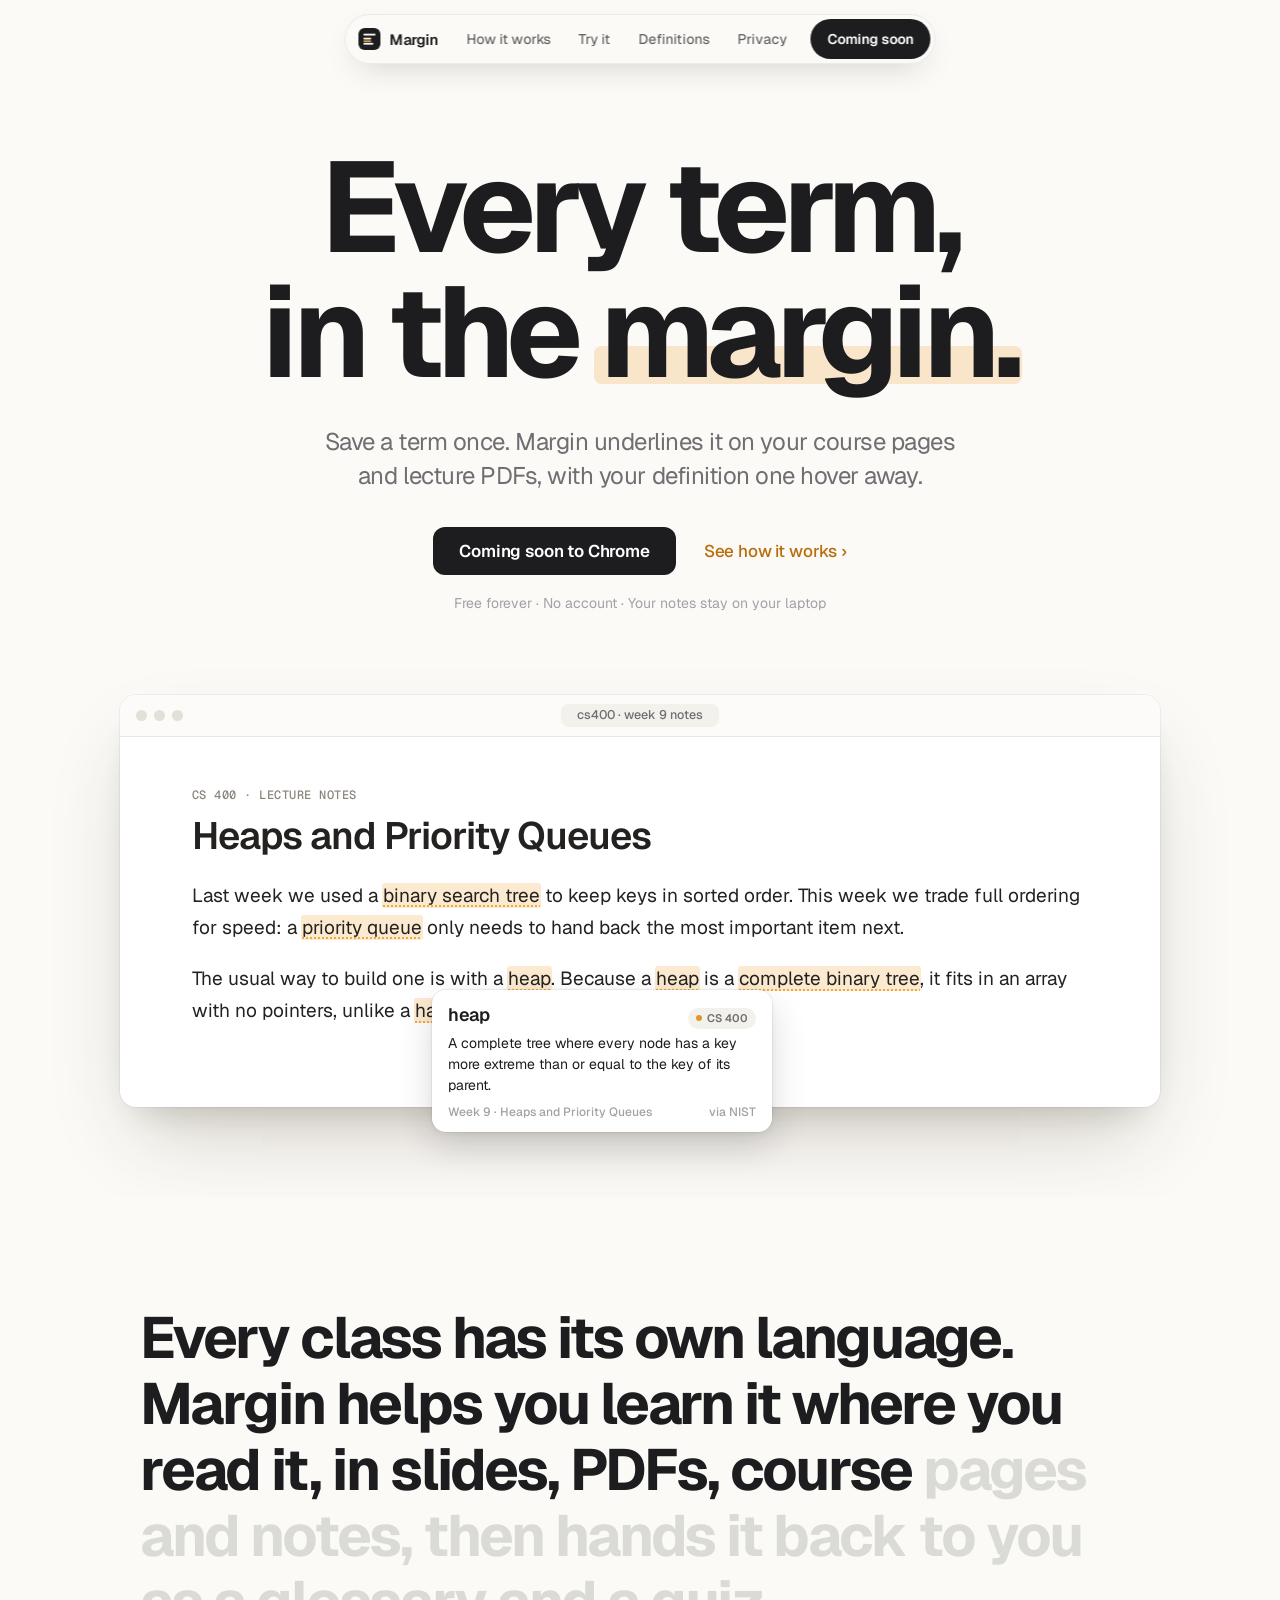
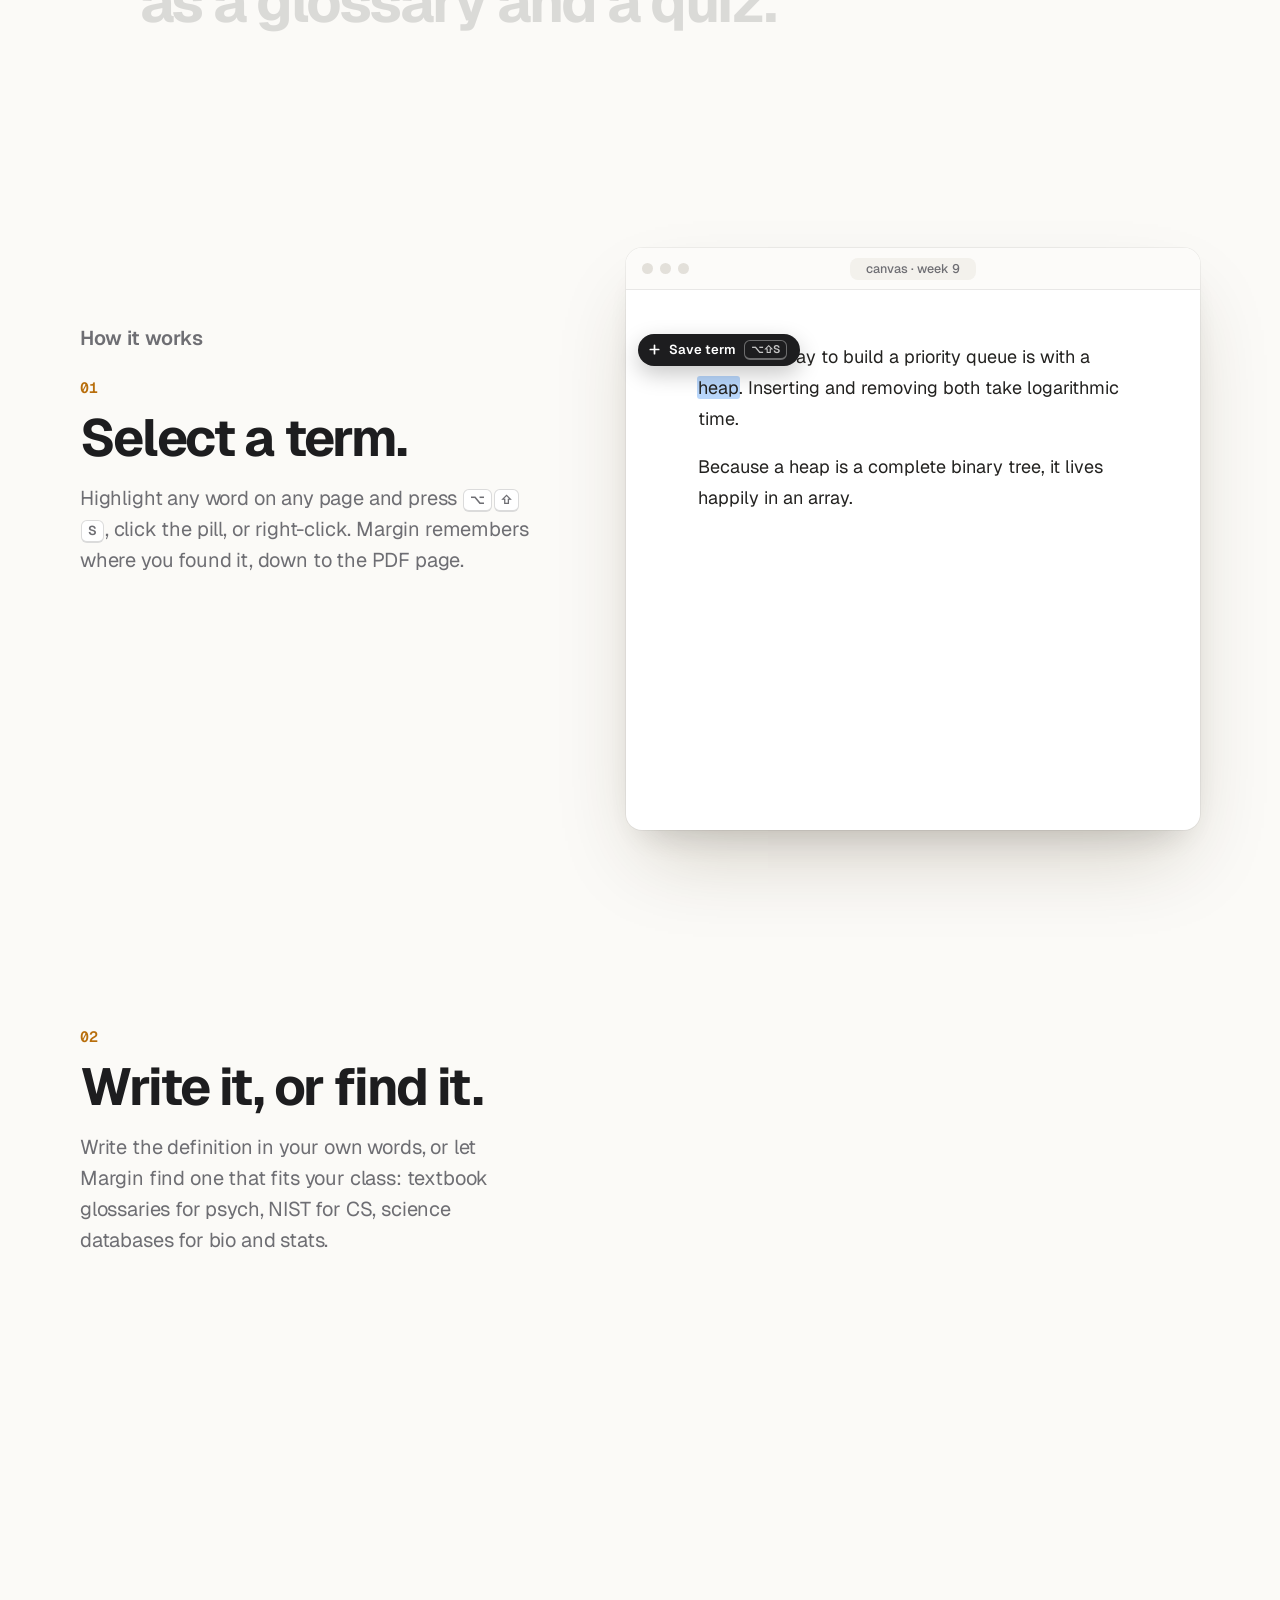
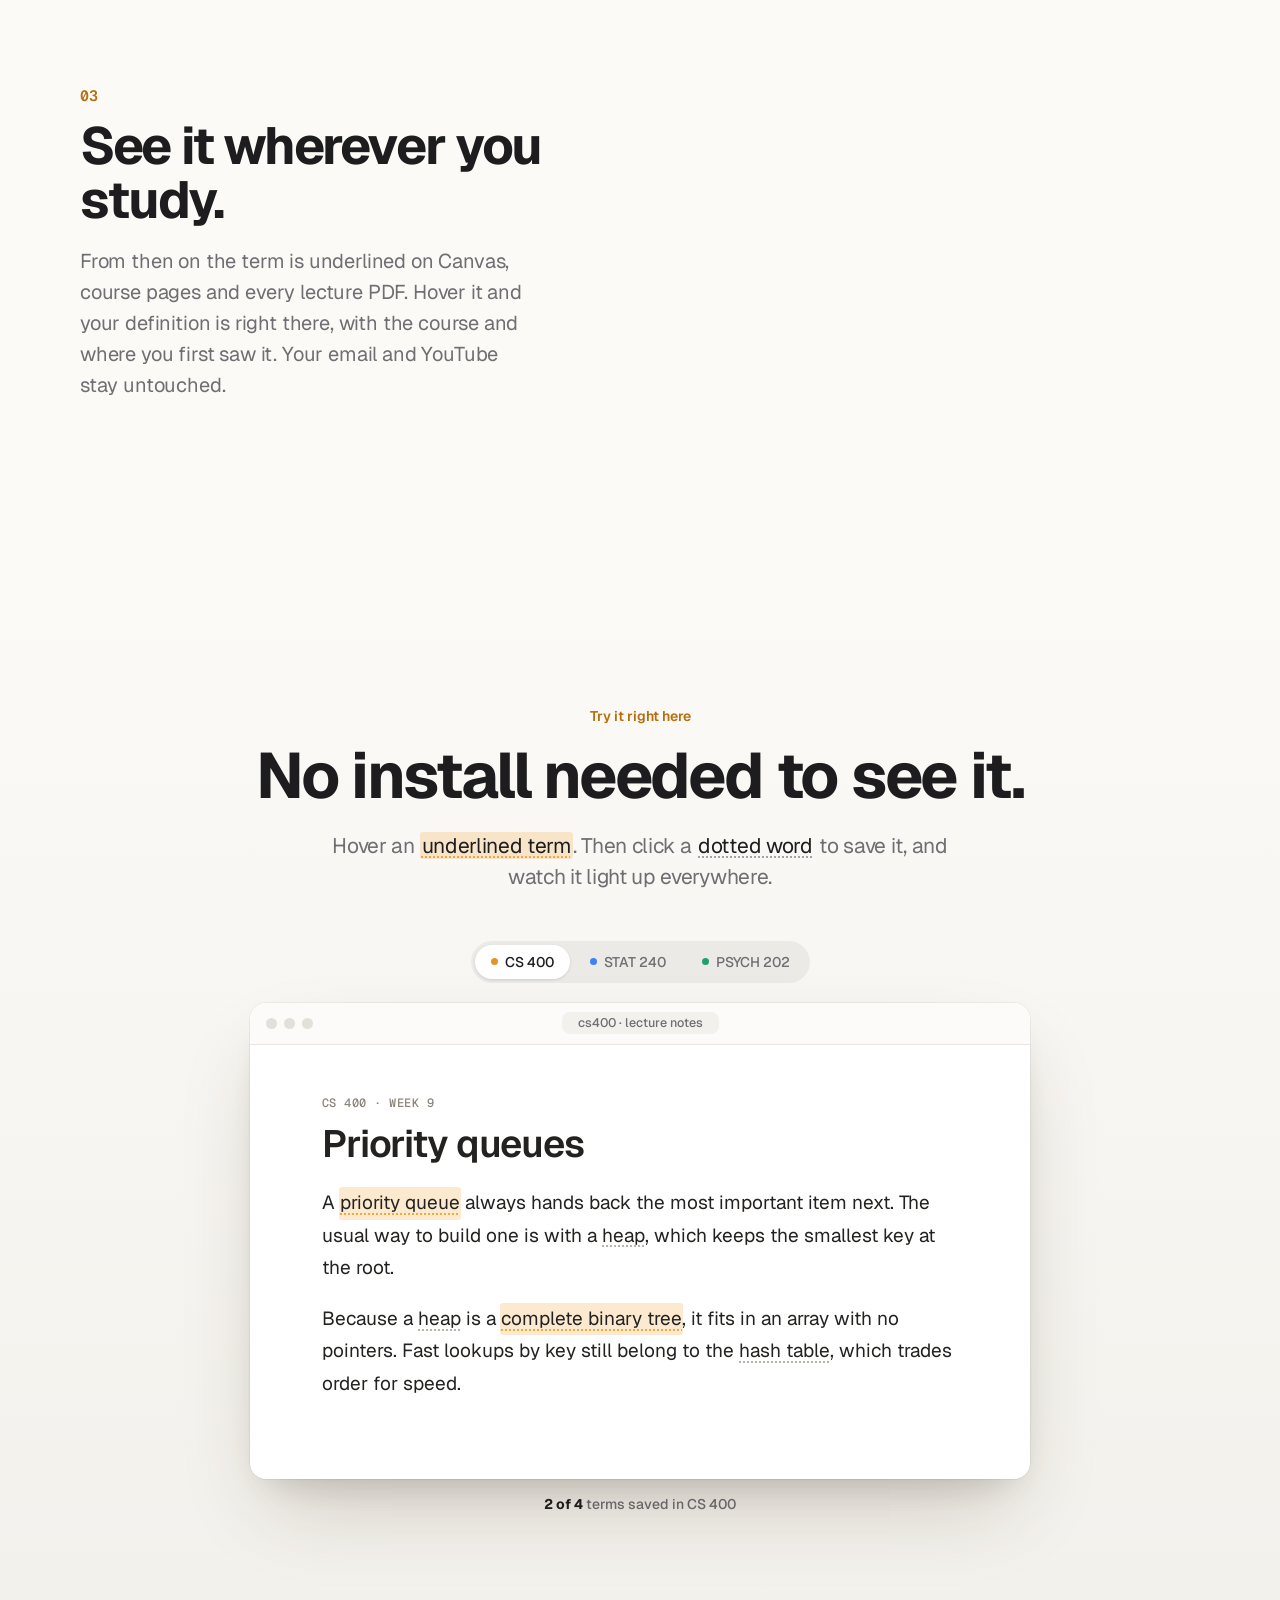
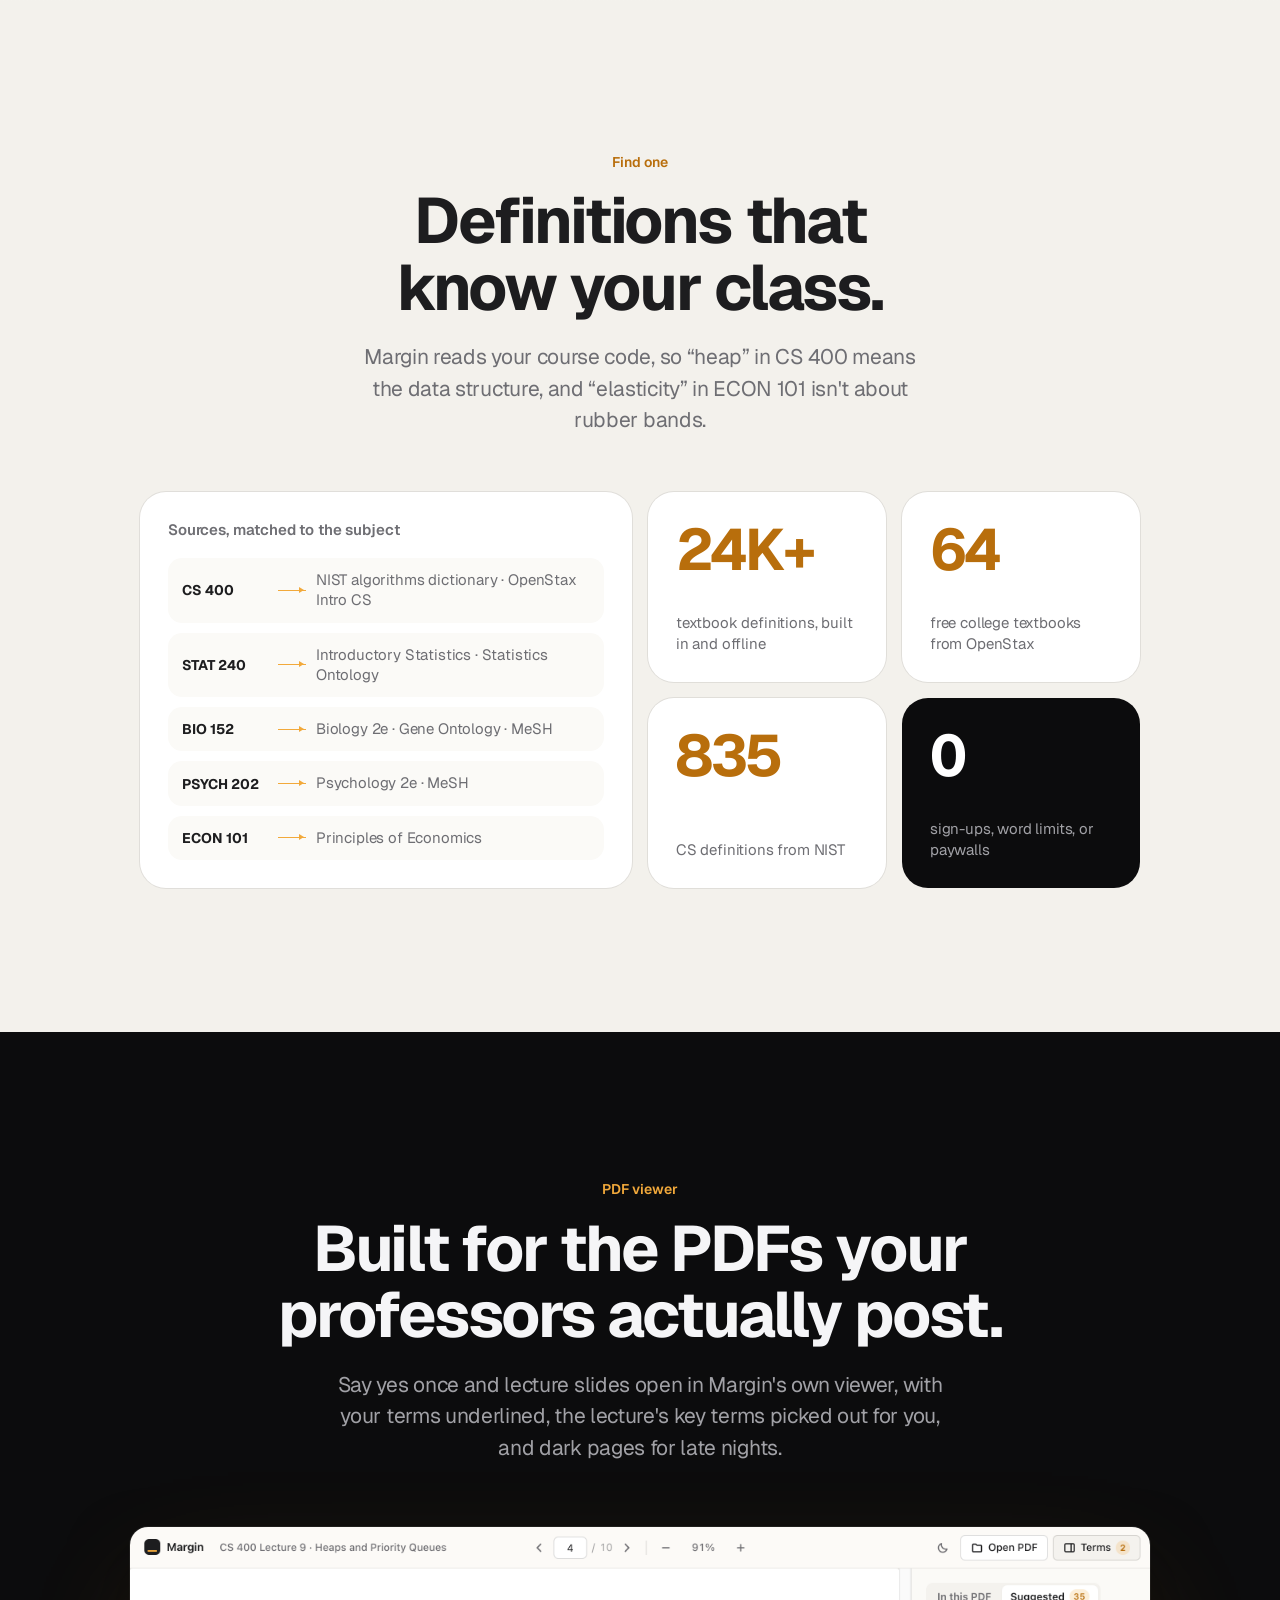
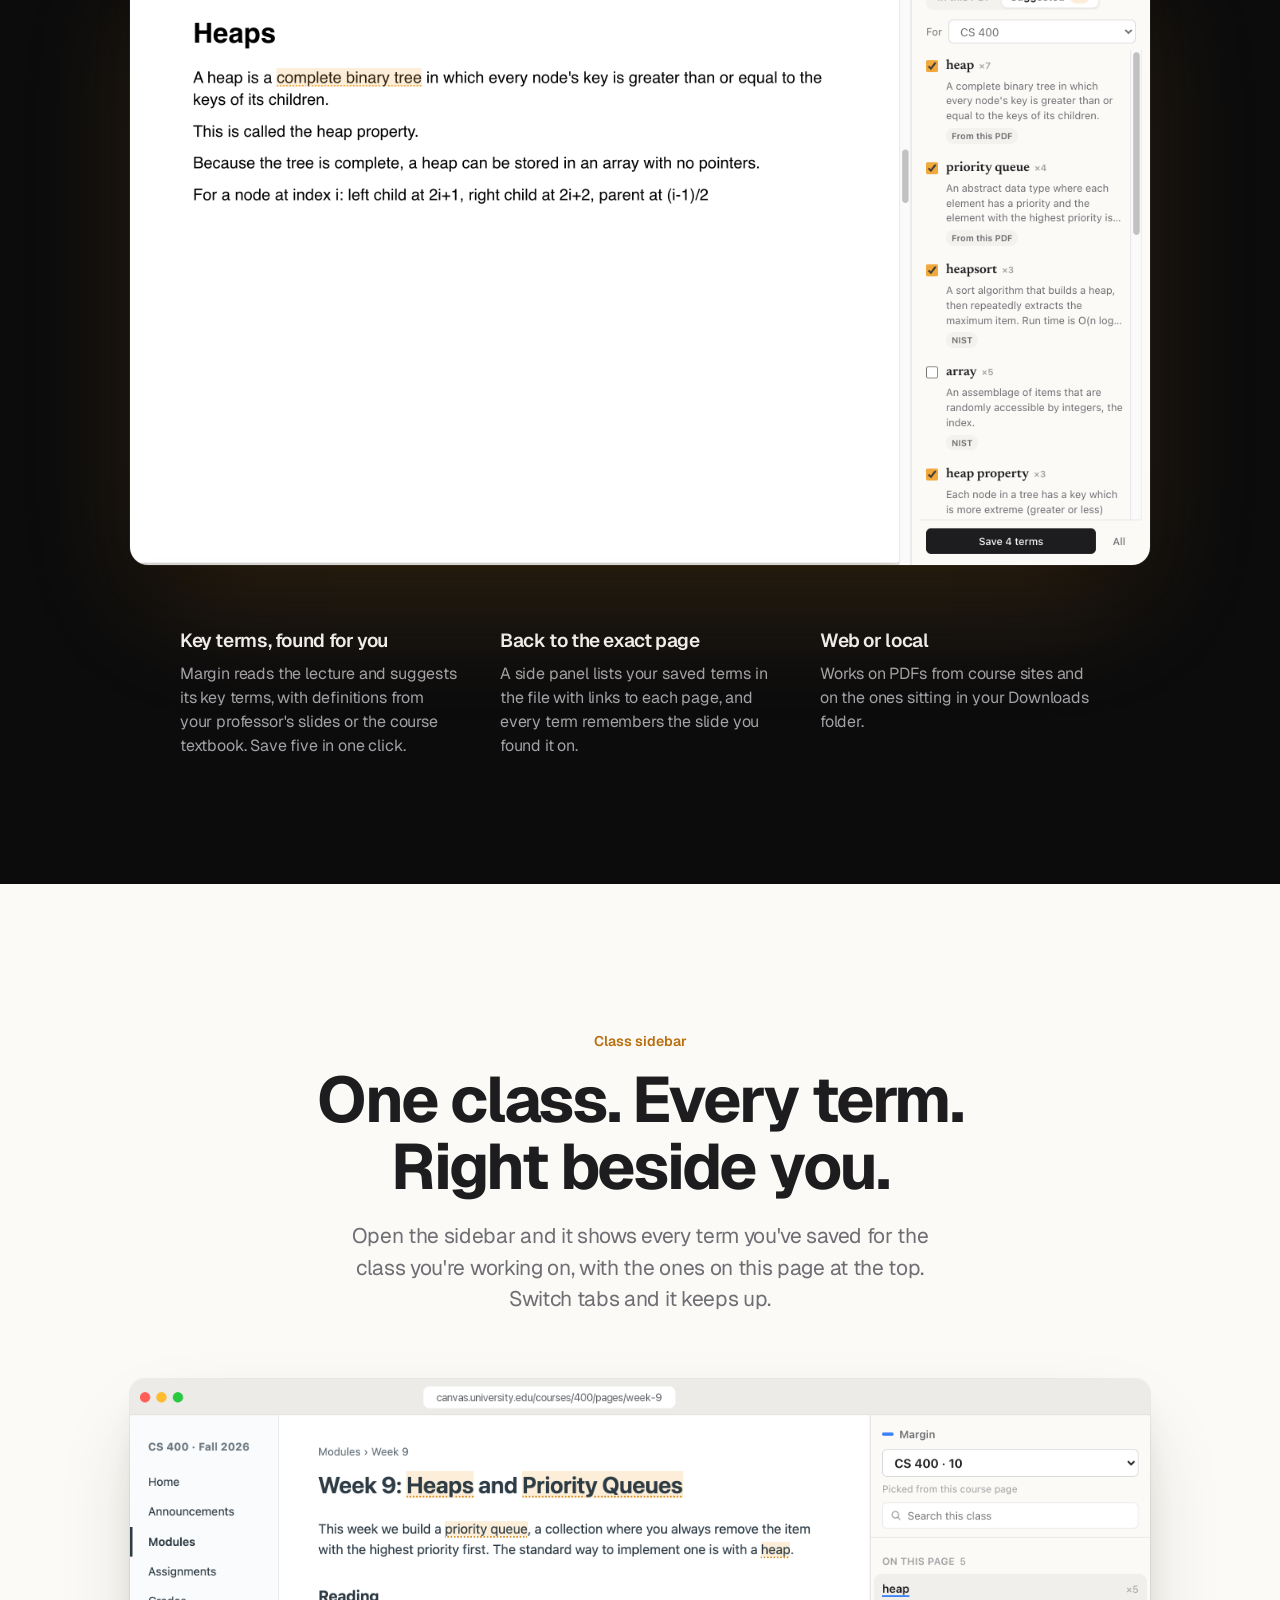
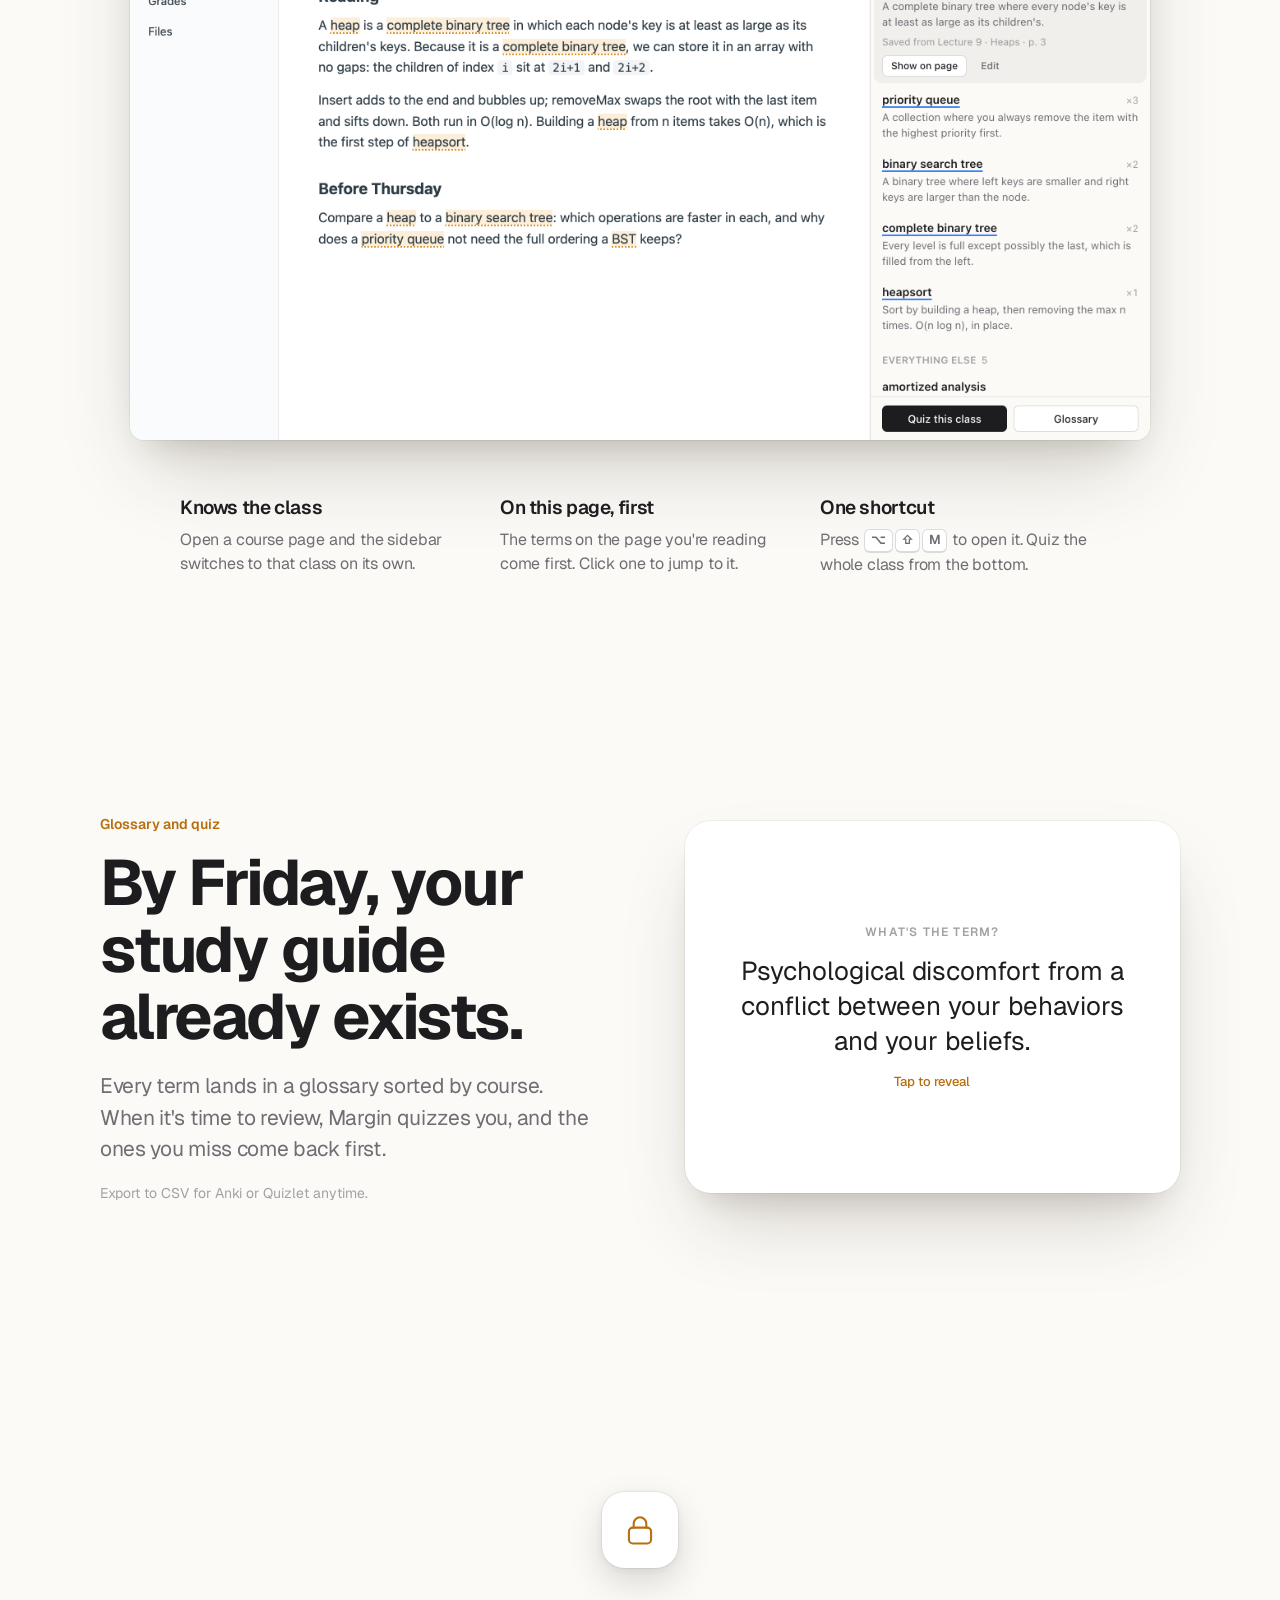
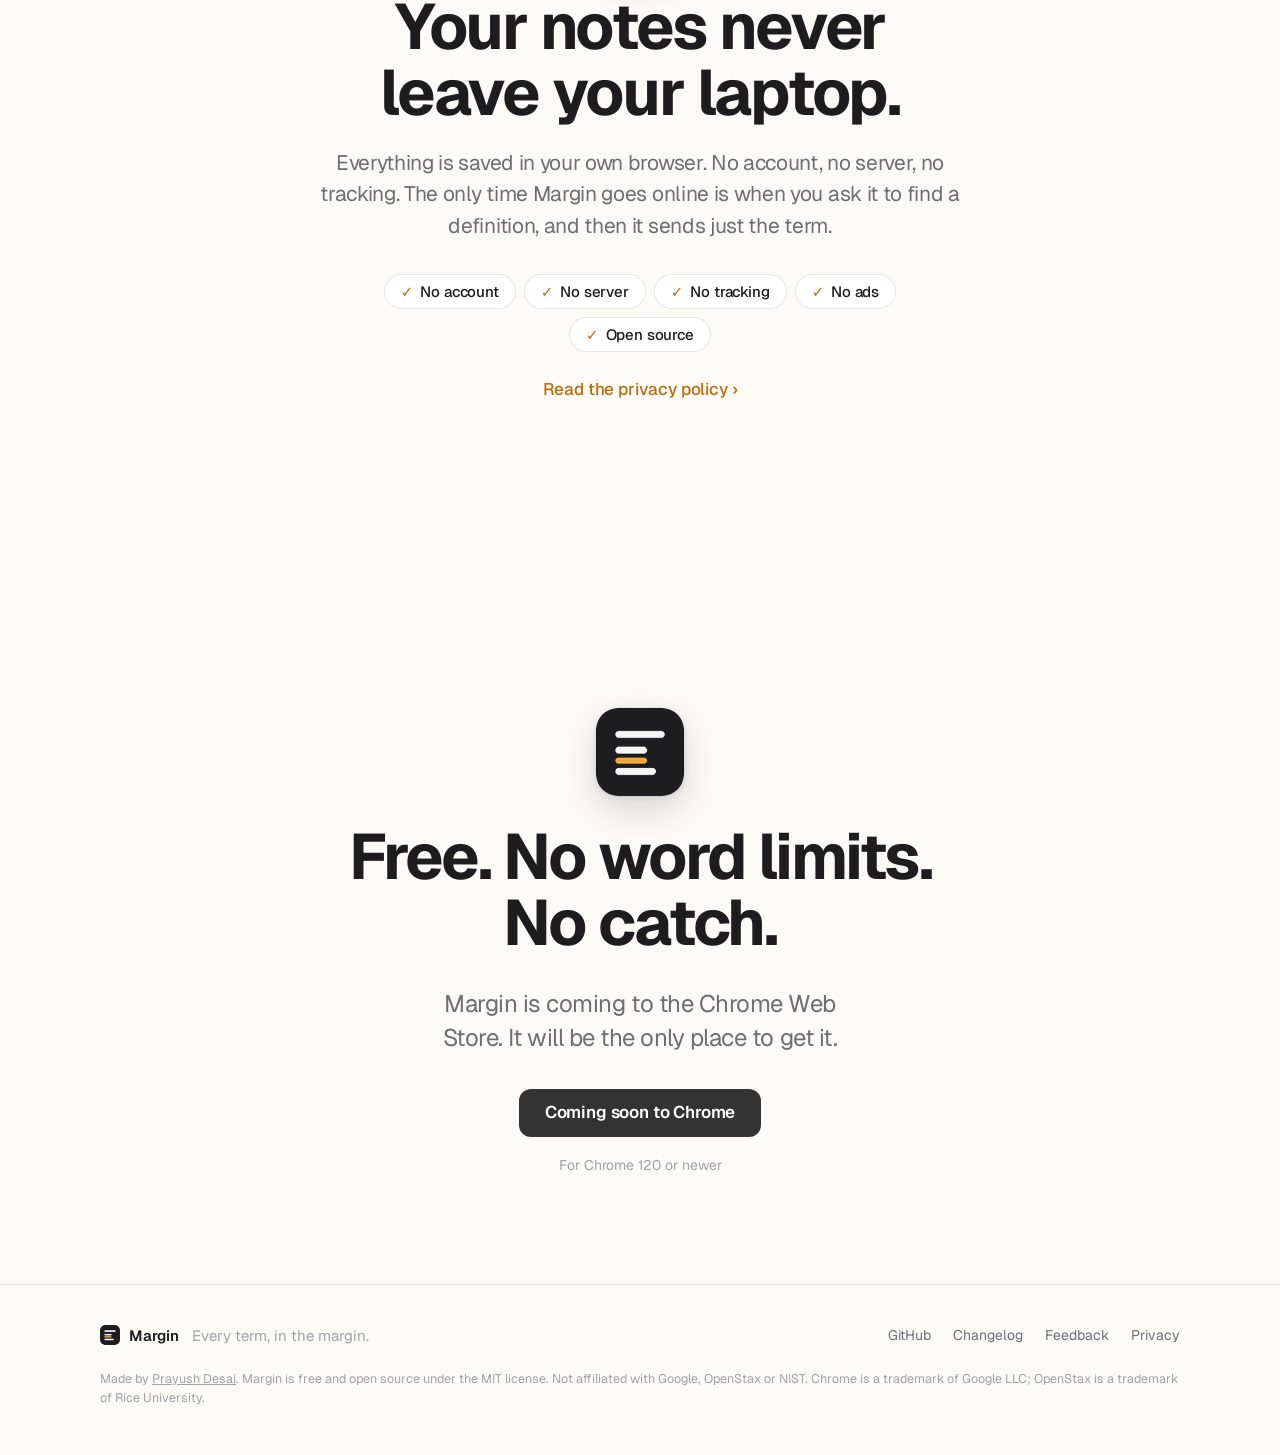
==== site/index.html @ a291509a "Website nav: one bubble and one underline that glide between links on a spring" ====
<!doctype html>
<html lang="en">
<head>
<meta charset="utf-8">
<meta name="viewport" content="width=device-width, initial-scale=1, viewport-fit=cover">
<title>Margin · Every term, in the margin</title>
<meta name="description" content="Margin is a free Chrome extension that builds your course glossary while you study. Save a term once and see its definition on every page and lecture PDF.">
<meta name="theme-color" content="#fbfaf7">
<meta name="color-scheme" content="light">
<link rel="canonical" href="https://margin.prayushdesai.com/">
<link rel="icon" href="assets/img/icon.png" type="image/png">
<link rel="apple-touch-icon" href="assets/img/icon.png">
<meta property="og:type" content="website">
<meta property="og:url" content="https://margin.prayushdesai.com/">
<meta property="og:title" content="Margin · Every term, in the margin">
<meta property="og:description" content="A free Chrome extension that builds your course glossary while you study.">
<meta property="og:image" content="https://margin.prayushdesai.com/assets/img/og.png">
<meta name="twitter:card" content="summary_large_image">
<link rel="preconnect" href="https://fonts.googleapis.com">
<link rel="preconnect" href="https://fonts.gstatic.com" crossorigin>
<link href="https://fonts.googleapis.com/css2?family=Geist:wght@400;500;600;700&family=Geist+Mono:wght@400;500;600&display=swap" rel="stylesheet">
<link rel="stylesheet" href="assets/site.css?v=dev">
<script>document.documentElement.classList.add("js")</script>
</head>
<body>
<a class="skip" href="#main">Skip to content</a>

<nav class="nav" aria-label="Main">
  <div class="nav-in">
    <a class="brand" href="/" aria-label="Margin home"><img src="assets/img/icon.png" alt="" width="22" height="22"><span>Margin</span></a>
    <div class="nav-links">
      <a href="#how">How it works</a>
      <a href="#try">Try it</a>
      <a href="#sources">Definitions</a>
      <a href="#privacy">Privacy</a>
      <span class="nav-pill" aria-hidden="true"></span>
      <span class="nav-line" aria-hidden="true"></span>
    </div>
    <a class="nav-cta" href="#download">Coming soon</a>
  </div>
</nav>

<main id="main">

<!-- ============ HERO ============ -->
<header class="hero" id="top">
  <h1 class="hero-title" aria-label="Every term, in the margin.">
    <span class="w" style="--d:1">Every</span> <span class="w" style="--d:2">term,</span><br>
    <span class="w" style="--d:3">in</span> <span class="w" style="--d:4">the</span> <span class="w hl" style="--d:5">margin.</span>
  </h1>
  <p class="lede hero-in" style="--d:7">Save a term once. Margin underlines it on your course pages and lecture PDFs, with your definition one hover away.</p>
  <div class="cta-row hero-in" style="--d:8">
    <a class="btn btn-primary" href="#download">Coming soon to Chrome</a>
    <a class="btn-link" href="#how">See how it works <span aria-hidden="true">›</span></a>
  </div>
  <p class="fine hero-in" style="--d:9">Free forever · No account · Your notes stay on your laptop</p>

  <div class="hero-stage" id="heroStage">
    <div class="window" id="heroWindow">
      <div class="win-bar"><span class="dots"><i></i><i></i><i></i></span><span class="url">cs400 · week 9 notes</span><span></span></div>
      <article class="doc">
        <p class="doc-kicker">CS 400 · Lecture notes</p>
        <h3 class="doc-title">Heaps and Priority Queues</h3>
        <p>Last week we used a <mark class="u" style="--i:0">binary search tree</mark> to keep keys in sorted order. This week we trade full ordering for speed: a <mark class="u" style="--i:1">priority queue</mark> only needs to hand back the most important item next.</p>
        <p>The usual way to build one is with a <mark class="u" style="--i:2">heap</mark>. Because a <mark class="u" style="--i:3">heap</mark> is a <mark class="u" style="--i:4">complete binary tree</mark>, it fits in an array with no pointers, unlike a <mark class="u" style="--i:5">hash table</mark> with chaining.</p>
        <div class="card hero-card" aria-hidden="true">
          <div class="card-head"><span class="term">heap</span><span class="chip"><i style="background:#e0962b"></i>CS 400</span></div>
          <p class="card-def">A complete tree where every node has a key more extreme than or equal to the key of its parent.</p>
          <div class="card-meta"><span>Week 9 · Heaps and Priority Queues</span><span>via NIST</span></div>
        </div>
      </article>
    </div>
  </div>
</header>

<!-- ============ STATEMENT ============ -->
<section class="statement" aria-label="Why Margin">
  <p class="scrub-text" id="statement">Every class has its own language. Margin helps you learn it where you read it, in slides, PDFs, course pages and notes, then hands it back to you as a glossary and a quiz.</p>
</section>

<!-- ============ HOW IT WORKS (pinned stage) ============ -->
<section class="how" id="how" aria-label="How it works">
  <div class="how-grid">
    <div class="how-steps">
      <div class="step" data-step="1">
        <p class="eyebrow">How it works</p>
        <span class="num">01</span>
        <h2>Select a term.</h2>
        <p>Highlight any word on any page and press <kbd>⌥</kbd><kbd>⇧</kbd><kbd>S</kbd>, click the pill, or right-click. Margin remembers where you found it, down to the PDF page.</p>
      </div>
      <div class="step" data-step="2">
        <span class="num">02</span>
        <h2>Write it, or find it.</h2>
        <p>Write the definition in your own words, or let Margin find one that fits your class: textbook glossaries for psych, NIST for CS, science databases for bio and stats.</p>
      </div>
      <div class="step" data-step="3">
        <span class="num">03</span>
        <h2>See it wherever you study.</h2>
        <p>From then on the term is underlined on Canvas, course pages and every lecture PDF. Hover it and your definition is right there, with the course and where you first saw it. Your email and YouTube stay untouched.</p>
      </div>
    </div>
    <div class="how-stage-wrap">
      <div class="how-stage" id="howStage" data-active="1">
        <div class="window small">
          <div class="win-bar"><span class="dots"><i></i><i></i><i></i></span><span class="url">canvas · week 9</span><span></span></div>
          <article class="doc">
            <p>The usual way to build a priority queue is with a <span class="t heap1">heap</span>. Inserting and removing both take logarithmic time.</p>
            <p>Because a <span class="t heap2">heap</span> is a complete binary tree, it lives happily in an array.</p>
            <button class="pill" tabindex="-1" aria-hidden="true"><svg viewBox="0 0 16 16"><path d="M8 3.5v9M3.5 8h9"/></svg>Save term <kbd>⌥⇧S</kbd></button>
            <div class="card save-card" aria-hidden="true">
              <div class="save-head"><span class="logo"></span>Save to Margin</div>
              <div class="field term-field">heap</div>
              <div class="def-row"><span>Definition</span><span class="seg"><b>Write my own</b><b class="on">Find one</b></span></div>
              <div class="sugg on"><span class="src"><b>NIST</b> · Algorithms and Data Structures</span>A complete tree where every node has a key more extreme than its parent's.</div>
              <div class="sugg"><span class="src"><b>OpenStax</b> · Introduction to Computer Science</span>Stores dynamically allocated data.</div>
              <div class="sugg"><span class="src"><b>Wikipedia</b> · Heap (data structure)</span>A tree-based data structure that satisfies the heap property.</div>
              <div class="save-foot"><span class="course">CS 400</span><span class="btn-mini">Save</span></div>
            </div>
            <div class="card tip-card" aria-hidden="true">
              <div class="card-head"><span class="term">heap</span><span class="chip"><i style="background:#e0962b"></i>CS 400</span></div>
              <p class="card-def">A complete tree where every node has a key more extreme than or equal to the key of its parent.</p>
              <div class="card-meta"><span>Week 9 notes</span><span>via NIST</span></div>
            </div>
          </article>
        </div>
      </div>
    </div>
  </div>
</section>

<!-- ============ TRY IT ============ -->
<section class="try" id="try" aria-label="Try Margin">
  <div class="section-head reveal">
    <p class="eyebrow">Try it right here</p>
    <h2 class="h2">No install needed to see it.</h2>
    <p class="sub">Hover an <span class="demo-key saved">underlined term</span>. Then click a <span class="demo-key cand">dotted word</span> to save it, and watch it light up everywhere.</p>
  </div>
  <div class="demo reveal" id="demo">
    <div class="demo-tabs" role="tablist" aria-label="Pick a course">
      <button role="tab" data-course="cs" aria-selected="true"><i style="background:#e0962b"></i>CS 400</button>
      <button role="tab" data-course="stat" aria-selected="false"><i style="background:#3b82f6"></i>STAT 240</button>
      <button role="tab" data-course="psych" aria-selected="false"><i style="background:#22a06b"></i>PSYCH 202</button>
    </div>
    <div class="window demo-window">
      <div class="win-bar"><span class="dots"><i></i><i></i><i></i></span><span class="url" id="demoUrl">cs400 · lecture notes</span><span></span></div>
      <article class="doc demo-doc" id="demoDoc"></article>
    </div>
    <p class="demo-status" id="demoStatus" aria-live="polite">2 of 4 terms saved</p>
  </div>
</section>

<!-- ============ SOURCES / BENTO ============ -->
<section class="sources" id="sources" aria-label="Where definitions come from">
  <div class="section-head reveal">
    <p class="eyebrow">Find one</p>
    <h2 class="h2">Definitions that know your class.</h2>
    <p class="sub">Margin reads your course code, so “heap” in CS 400 means the data structure, and “elasticity” in ECON 101 isn't about rubber bands.</p>
  </div>
  <div class="bento">
    <div class="tile tile-wide reveal">
      <p class="tile-k">Sources, matched to the subject</p>
      <ul class="map">
        <li><span class="code">CS 400</span><span class="arrow"></span><span class="srcs">NIST algorithms dictionary · OpenStax Intro CS</span></li>
        <li><span class="code">STAT 240</span><span class="arrow"></span><span class="srcs">Introductory Statistics · Statistics Ontology</span></li>
        <li><span class="code">BIO 152</span><span class="arrow"></span><span class="srcs">Biology 2e · Gene Ontology · MeSH</span></li>
        <li><span class="code">PSYCH 202</span><span class="arrow"></span><span class="srcs">Psychology 2e · MeSH</span></li>
        <li><span class="code">ECON 101</span><span class="arrow"></span><span class="srcs">Principles of Economics</span></li>
      </ul>
    </div>
    <div class="tile stat stat-wide reveal"><p class="big"><span class="count" data-to="24">0</span>K+</p><p>textbook definitions, built in and offline</p></div>
    <div class="tile stat reveal"><p class="big"><span class="count" data-to="64">0</span></p><p>free college textbooks from OpenStax</p></div>
    <div class="tile stat reveal"><p class="big"><span class="count" data-to="835">0</span></p><p>CS definitions from NIST</p></div>
    <div class="tile stat dark reveal"><p class="big">0</p><p>sign-ups, word limits, or paywalls</p></div>
  </div>
</section>

<!-- ============ PDF (dark) ============ -->
<section class="pdf" aria-label="PDF viewer" data-dark>
  <div class="section-head reveal">
    <p class="eyebrow">PDF viewer</p>
    <h2 class="h2">Built for the PDFs your professors actually post.</h2>
    <p class="sub">Say yes once and lecture slides open in Margin's own viewer, with your terms underlined, the lecture's key terms picked out for you, and dark pages for late nights.</p>
  </div>
  <div class="pdf-shot" id="pdfShot">
    <img src="assets/img/pdf-viewer.png" alt="Margin's PDF viewer on a heaps lecture, with a saved term underlined and the Suggested panel listing heap, priority queue and heapsort with their definitions" loading="lazy" width="1280" height="800">
  </div>
  <div class="trio">
    <div class="reveal"><h3>Key terms, found for you</h3><p>Margin reads the lecture and suggests its key terms, with definitions from your professor's slides or the course textbook. Save five in one click.</p></div>
    <div class="reveal"><h3>Back to the exact page</h3><p>A side panel lists your saved terms in the file with links to each page, and every term remembers the slide you found it on.</p></div>
    <div class="reveal"><h3>Web or local</h3><p>Works on PDFs from course sites and on the ones sitting in your Downloads folder.</p></div>
  </div>
</section>

<!-- ============ CLASS SIDEBAR ============ -->
<section class="side" aria-label="Class sidebar">
  <div class="section-head reveal">
    <p class="eyebrow">Class sidebar</p>
    <h2 class="h2">One class. Every term. Right beside you.</h2>
    <p class="sub">Open the sidebar and it shows every term you've saved for the class you're working on, with the ones on this page at the top. Switch tabs and it keeps up.</p>
  </div>
  <figure class="side-shot reveal">
    <picture>
      <source media="(max-width: 640px)" srcset="assets/img/sidebar-panel.png" width="680" height="1520">
      <img src="assets/img/sidebar.png" alt="A CS 400 course page with heap, priority queue and binary search tree underlined, and Margin's class sidebar listing the five terms on the page above the rest of the class" loading="lazy" width="2482" height="1608">
    </picture>
  </figure>
  <div class="side-points">
    <div class="reveal"><h3>Knows the class</h3><p>Open a course page and the sidebar switches to that class on its own.</p></div>
    <div class="reveal"><h3>On this page, first</h3><p>The terms on the page you're reading come first. Click one to jump to it.</p></div>
    <div class="reveal"><h3>One shortcut</h3><p>Press <kbd>⌥</kbd><kbd>⇧</kbd><kbd>M</kbd> to open it. Quiz the whole class from the bottom.</p></div>
  </div>
</section>

<!-- ============ QUIZ ============ -->
<section class="quiz" aria-label="Glossary and quiz">
  <div class="quiz-grid">
    <div class="reveal">
      <p class="eyebrow">Glossary and quiz</p>
      <h2 class="h2">By Friday, your study guide already exists.</h2>
      <p class="sub">Every term lands in a glossary sorted by course. When it's time to review, Margin quizzes you, and the ones you miss come back first.</p>
      <p class="fine">Export to CSV for Anki or Quizlet anytime.</p>
    </div>
    <button class="flip reveal" id="flip" aria-label="Flip the card">
      <span class="flip-in">
        <span class="face front"><span class="q">What's the term?</span><span class="prompt">Psychological discomfort from a conflict between your behaviors and your beliefs.</span><span class="hint">Tap to reveal</span></span>
        <span class="face back"><span class="q">PSYCH 202</span><span class="answer">cognitive dissonance</span><span class="grade"><b>Missed it</b><b class="ok">Got it</b></span></span>
      </span>
    </button>
  </div>
</section>

<!-- ============ PRIVACY ============ -->
<section class="privacy" id="privacy" aria-label="Privacy">
  <div class="lock reveal" aria-hidden="true"><svg viewBox="0 0 48 48"><rect x="10" y="21" width="28" height="20" rx="5"/><path d="M16 21v-5a8 8 0 0 1 16 0v5"/></svg></div>
  <h2 class="h2 center reveal">Your notes never leave your laptop.</h2>
  <p class="sub center reveal">Everything is saved in your own browser. No account, no server, no tracking. The only time Margin goes online is when you ask it to find a definition, and then it sends just the term.</p>
  <ul class="chips reveal">
    <li>No account</li><li>No server</li><li>No tracking</li><li>No ads</li><li>Open source</li>
  </ul>
  <p class="center reveal"><a class="btn-link" href="privacy.html">Read the privacy policy <span aria-hidden="true">›</span></a></p>
</section>

<!-- ============ DOWNLOAD ============ -->
<section class="download" id="download" aria-label="Get Margin">
  <img class="dl-icon reveal" src="assets/img/icon.png" alt="" width="88" height="88">
  <h2 class="h2 center reveal">Free. No word limits.<br>No catch.</h2>
  <p class="lede center reveal" style="margin-inline:auto">Margin is coming to the Chrome Web Store. It will be the only place to get it.</p>
  <div class="cta-row center reveal">
    <span class="btn btn-primary is-soon" aria-disabled="true">Coming soon to Chrome</span>
  </div>
  <p class="fine center reveal">For Chrome 120 or newer</p>
</section>

</main>

<footer class="foot">
  <div class="foot-in">
    <div class="foot-brand"><img src="assets/img/icon.png" alt="" width="20" height="20"><span>Margin</span><span class="muted">Every term, in the margin.</span></div>
    <nav class="foot-links" aria-label="Footer">
      <a href="https://github.com/prayush27/margin">GitHub</a>
      <a href="https://github.com/prayush27/margin/commits/main">Changelog</a>
      <a href="/feedback">Feedback</a>
      <a href="privacy.html">Privacy</a>
    </nav>
    <p class="legal">Made by <a href="https://prayushdesai.com">Prayush Desai</a>. Margin is free and open source under the MIT license. Not affiliated with Google, OpenStax or NIST. Chrome is a trademark of Google LLC; OpenStax is a trademark of Rice University.</p>
  </div>
</footer>

<script src="assets/site.js?v=dev" defer></script>
</body>
</html>
---- site/assets/site.css ----
/* Margin website. Light, quiet, typographic; motion follows scroll. */


:root {
  --sans: "Geist", -apple-system, BlinkMacSystemFont, "Segoe UI", system-ui, sans-serif;
  --text-font: "Geist", -apple-system, BlinkMacSystemFont, "Segoe UI", system-ui, sans-serif;
  --serif: var(--sans);
  --mono: "Geist Mono", ui-monospace, "SF Mono", Menlo, monospace;

  --bg: #fbfaf7;
  --bg-2: #f3f1ec;
  --surface: #ffffff;
  --ink: #1d1d1f;
  --ink-2: #6e6e73;
  --ink-3: #a1a1a6;
  --line: rgba(0, 0, 0, 0.08);
  --line-2: rgba(0, 0, 0, 0.14);
  --spring: linear(0, 0.0201, 0.0716, 0.1435, 0.2273, 0.3163, 0.4057, 0.4919, 0.5726, 0.6463, 0.7123, 0.7702, 0.8202, 0.8626, 0.898, 0.9272, 0.9507, 0.9693, 0.9837, 0.9946, 1.0026, 1.0082, 1.0118, 1.014, 1.015, 1.0151, 1.0147, 1.0138, 1.0126, 1.0113, 1.01, 1.0086, 1.0073, 1.0061, 1.005, 1.0041, 1.0032, 1.0025, 1.0019, 1.0014, 1);
  --amber: #f2a93b;
  --amber-ink: #b86e0c;
  --mark: rgba(242, 169, 59, 0.24);
  --night: #0c0c0d;
  --night-ink: #f5f5f7;
  --night-ink-2: #a1a1a6;
  --ease: cubic-bezier(0.16, 1, 0.3, 1);
  --shadow-xl: 0 40px 80px -20px rgba(60, 40, 10, 0.22), 0 18px 36px -18px rgba(0, 0, 0, 0.18), 0 0 0 1px rgba(0, 0, 0, 0.05);
  --shadow-card: 0 14px 36px rgba(0, 0, 0, 0.14), 0 2px 8px rgba(0, 0, 0, 0.06), 0 0 0 1px rgba(0, 0, 0, 0.05);
  --gutter: clamp(16px, 4vw, 40px);
}

* { box-sizing: border-box; }
html { -webkit-text-size-adjust: 100%; scroll-behavior: smooth; scroll-padding-top: 84px; }
body {
  margin: 0; background: var(--bg); color: var(--ink);
  font: 17px/1.5 var(--text-font); letter-spacing: -0.01em;
  -webkit-font-smoothing: antialiased; -moz-osx-font-smoothing: grayscale; text-rendering: optimizeLegibility;
  overflow-x: hidden;
}
img { max-width: 100%; display: block; }
a { color: inherit; }
button { font: inherit; color: inherit; }
kbd {
  display: inline-block; min-width: 22px; padding: 1px 6px; margin: 0 1px; border-radius: 6px;
  border: 1px solid var(--line-2); border-bottom-width: 2px; background: var(--surface);
  font: 600 13px/1.4 var(--text-font); text-align: center; color: var(--ink-2); vertical-align: 1px;
}
code { font: 0.9em var(--mono); background: var(--bg-2); padding: 2px 6px; border-radius: 6px; }
.skip { position: absolute; left: -999px; top: 8px; z-index: 100; background: var(--ink); color: #fff; padding: 8px 14px; border-radius: 8px; }
.skip:focus { left: 8px; }
:focus-visible { outline: 2px solid var(--amber); outline-offset: 3px; border-radius: 6px; }

/* ---------- Type ---------- */
.eyebrow { display: inline-flex; align-items: center; gap: 8px; margin: 0 0 18px; font: 600 14px/1.2 var(--sans); letter-spacing: 0; color: var(--amber-ink); }
.eyebrow i { width: 7px; height: 7px; border-radius: 50%; background: var(--amber); box-shadow: 0 0 0 4px var(--mark); }
.h2 { margin: 0; font: 700 clamp(36px, 5.6vw, 64px)/1.04 var(--sans); letter-spacing: -0.035em; text-wrap: balance; }
.sub { margin: 20px 0 0; max-width: 620px; font-size: clamp(18px, 1.9vw, 21px); line-height: 1.5; color: var(--ink-2); letter-spacing: -0.015em; text-wrap: pretty; }
.fine { margin: 18px 0 0; font-size: 14px; color: var(--ink-3); letter-spacing: 0; }
.center { text-align: center; margin-left: auto; margin-right: auto; }
.section-head { max-width: 980px; margin: 0 auto; padding: 0 var(--gutter); text-align: center; }
.section-head .sub { margin-left: auto; margin-right: auto; }

/* ---------- Buttons ---------- */
.btn {
  display: inline-flex; align-items: center; justify-content: center; height: 48px; padding: 0 26px; border-radius: 12px;
  font: 600 17px/1 var(--sans); letter-spacing: -0.01em; text-decoration: none;
  transition: transform 300ms var(--ease), background 200ms, box-shadow 300ms var(--ease);
}
.btn:active { transform: scale(0.97); }
.btn-primary { background: var(--ink); color: #fff; }
.btn-primary:hover { background: #000; }
.btn-ghost { border: 1px solid var(--line-2); background: var(--surface); }
.btn-ghost:hover { background: var(--bg-2); }
.btn.is-soon { cursor: default; opacity: 0.9; }
.btn.is-soon:hover { transform: none; }
.btn-link { font: 500 17px/1 var(--sans); color: var(--amber-ink); text-decoration: none; }
.btn-link:hover { text-decoration: underline; text-underline-offset: 4px; }
.cta-row { display: flex; flex-wrap: wrap; align-items: center; justify-content: center; gap: 14px 28px; margin-top: 34px; }

/* ---------- Nav ---------- */
/* Nav: a compact glass pill. Hover gives a link a soft fill; the section you're reading gets
   Margin's amber underline. Shrinks a little once you scroll, and goes dark over dark sections. */
.nav { position: fixed; z-index: 50; top: 14px; left: 50%; width: max-content; max-width: calc(100% - 24px); height: 50px; transform: translateX(-50%) scale(var(--nav-s, 1)); transform-origin: 50% 0; border-radius: 999px; background: rgba(251, 250, 247, 0.7); -webkit-backdrop-filter: saturate(170%) blur(18px); backdrop-filter: saturate(170%) blur(18px); box-shadow: inset 0 0 0 1px rgba(29, 29, 31, 0.07), 0 12px 32px -14px rgba(40, 30, 10, 0.25); transition: transform 500ms var(--ease), background-color 300ms, color 300ms, box-shadow 300ms; }
.nav.scrolled { --nav-s: 0.95; }
.nav.on-dark { background: rgba(28, 28, 30, 0.68); color: var(--night-ink); box-shadow: inset 0 0 0 1px rgba(255, 255, 255, 0.1), 0 12px 32px -14px rgba(0, 0, 0, 0.6); }
.nav-in { height: 100%; padding: 0 5px 0 14px; display: flex; align-items: center; gap: 6px; }
.brand { display: flex; align-items: center; gap: 9px; color: inherit; text-decoration: none; font: 600 17px/1 var(--sans); letter-spacing: -0.02em; }
.brand img { width: 22px; height: 22px; border-radius: 6px; }
.nav .brand { font-size: 15px; margin-right: 10px; }
.nav-links { position: relative; display: flex; align-items: center; gap: 2px; }
.nav-links a { position: relative; z-index: 1; display: flex; align-items: center; height: 38px; padding: 0 13px; border-radius: 999px; color: inherit; opacity: 0.7; font: 450 14px/1 var(--sans); letter-spacing: 0; text-decoration: none; transition: opacity 240ms ease; }
.nav-links a:hover, .nav-links a:focus-visible, .nav-links a.is-active { opacity: 1; }
/* One bubble and one underline that glide between links (moved by site.js). Only transform,
   width and opacity animate, on a soft spring, so it stays smooth. */
.nav-pill, .nav-line { position: absolute; left: 0; width: 0; opacity: 0; pointer-events: none; will-change: transform, width;
  transition: transform 520ms var(--spring), width 520ms var(--spring), opacity 200ms ease; }
.nav-pill { top: 0; height: 38px; border-radius: 999px; background: rgba(29, 29, 31, 0.065); }
.nav.on-dark .nav-pill { background: rgba(255, 255, 255, 0.11); }
.nav-line { bottom: 8px; height: 2px; border-radius: 2px; background: var(--amber); }
.nav-pill.no-anim, .nav-line.no-anim { transition: opacity 200ms ease; }
@media (prefers-reduced-motion: reduce) { .nav-pill, .nav-line { transition: opacity 150ms ease; } }
.nav-cta { display: inline-flex; align-items: center; height: 40px; padding: 0 17px; margin-left: 4px; border-radius: 999px; background: var(--ink); color: #fff; text-decoration: none; font: 600 14px/1 var(--sans); letter-spacing: 0; white-space: nowrap; transition: transform 300ms var(--ease), background-color 300ms, color 300ms; }
.nav-cta:active { transform: scale(0.96); }
.nav.on-dark .nav-cta { background: var(--night-ink); color: var(--ink); }
@media (max-width: 720px) { .nav { width: calc(100% - 24px); max-width: 440px; top: 10px; } .nav-links { display: none; } .nav-cta { margin-left: auto; height: 38px; } }

/* ---------- Hero ---------- */
.hero { position: relative; padding: clamp(116px, 16vh, 168px) var(--gutter) 0; text-align: center; overflow: hidden; }
.hero-title { margin: 0 auto; max-width: 1000px; font: 700 clamp(52px, 10.4vw, 128px)/0.98 var(--sans); letter-spacing: -0.05em; }
.hero-title .w { display: inline-block; opacity: 0; transform: translateY(0.32em); filter: blur(14px); animation: word-in 1.1s var(--ease) forwards; animation-delay: calc(var(--d) * 90ms + 120ms); }
.hero-title .hl { position: relative; }
.hero-title .hl::after {
  content: ""; position: absolute; left: -0.04em; right: -0.04em; bottom: 0.08em; height: 0.3em; z-index: -1; border-radius: 0.06em;
  background: var(--mark); transform-origin: left; transform: scaleX(0); animation: grow 0.9s var(--ease) forwards; animation-delay: 1.15s;
}
.hero-in { opacity: 0; transform: translateY(16px); animation: fade-up 1s var(--ease) forwards; animation-delay: calc(var(--d) * 90ms + 200ms); }
.lede { max-width: 640px; margin: 30px auto 0; font-size: clamp(19px, 2.2vw, 24px); line-height: 1.42; color: var(--ink-2); letter-spacing: -0.02em; text-wrap: balance; }
@keyframes word-in { to { opacity: 1; transform: none; filter: blur(0); } }
@keyframes fade-up { to { opacity: 1; transform: none; } }
@keyframes grow { to { transform: scaleX(1); } }

.hero-stage { perspective: 1800px; margin: clamp(56px, 9vh, 88px) auto 0; max-width: 1040px; padding-bottom: clamp(60px, 10vh, 120px); }
.hero-stage .window {
  transform-origin: 50% 0;
  transform: translateY(var(--hy, 0px)) rotateX(var(--hr, 18deg)) scale(var(--hs, 0.9));
  opacity: 0; animation: fade-up 1.2s var(--ease) 0.9s forwards;
  will-change: transform;
}

/* ---------- Browser window mock ---------- */
.window { position: relative; background: var(--surface); border-radius: 16px; box-shadow: var(--shadow-xl); text-align: left; }
.win-bar { display: grid; grid-template-columns: 1fr auto 1fr; align-items: center; height: 42px; padding: 0 16px; border-bottom: 1px solid var(--line); background: #fcfbf9; border-radius: 16px 16px 0 0; }
.dots { display: flex; gap: 7px; }
.dots i { width: 11px; height: 11px; border-radius: 50%; background: #e3e0da; }
.url { justify-self: center; min-width: 0; max-width: 100%; overflow: hidden; text-overflow: ellipsis; white-space: nowrap; padding: 5px 16px; border-radius: 8px; background: var(--bg-2); font: 500 12.5px/1 var(--text-font); color: var(--ink-2); letter-spacing: 0; }
.doc { position: relative; padding: clamp(24px, 4.5vw, 52px) clamp(20px, 6vw, 72px) clamp(32px, 5vw, 60px); font: 400 clamp(16px, 1.7vw, 19px)/1.7 var(--text-font); color: #232220; letter-spacing: 0; }
.doc p { margin: 0 0 1em; }
.doc-kicker { font: 500 12px/1 var(--mono) !important; letter-spacing: 0.04em !important; text-transform: uppercase; color: #8a847a; margin-bottom: 14px !important; }
.doc-title { margin: 0 0 22px; font: 600 clamp(26px, 3.4vw, 38px)/1.12 var(--sans); letter-spacing: -0.03em; }

/* Margin's underline */
mark.u, .t.on, .demo-doc .saved {
  color: inherit; border-radius: 3px; padding: 0 1px; margin: 0 -1px;
  text-decoration: underline dotted var(--amber); text-decoration-thickness: 2px; text-underline-offset: 4px;
}
mark.u { background: linear-gradient(var(--mark), var(--mark)) 0 0 / 0% 100% no-repeat; text-decoration-color: transparent; animation: mark-in 0.9s var(--ease) forwards; animation-delay: calc(1.6s + var(--i) * 0.16s); }
@keyframes mark-in { to { background-size: 100% 100%; text-decoration-color: var(--amber); } }

/* Margin's cards */
.card { position: absolute; z-index: 3; width: min(340px, 86%); padding: 14px 16px 12px; border-radius: 14px; background: #fff; box-shadow: var(--shadow-card); font: 400 14px/1.45 var(--text-font); color: var(--ink); letter-spacing: 0; }
.card-head { display: flex; align-items: baseline; gap: 8px; margin-bottom: 4px; }
.term { font: 600 18px/1.2 var(--sans); letter-spacing: -0.02em; }
.chip { margin-left: auto; display: inline-flex; align-items: center; gap: 5px; height: 21px; padding: 0 8px; border-radius: 999px; background: var(--bg-2); color: var(--ink-2); font: 600 11px/1 var(--text-font); white-space: nowrap; }
.chip i { width: 6px; height: 6px; border-radius: 50%; }
.card-def { margin: 0 !important; font: 400 14px/1.5 var(--text-font) !important; color: var(--ink); }
.card-meta { display: flex; justify-content: space-between; gap: 12px; margin-top: 9px; font: 500 12px/1.3 var(--text-font); color: var(--ink-3); }
.card-meta span:first-child { overflow: hidden; text-overflow: ellipsis; white-space: nowrap; }
.hero-card { left: clamp(16px, 30%, 320px); bottom: clamp(-30px, -2vw, -10px); opacity: 0; transform: translateY(10px) scale(0.97); animation: pop 0.7s var(--ease) 3.1s forwards; }
@keyframes pop { to { opacity: 1; transform: none; } }
@media (max-width: 600px) { .hero-card { left: 12px; right: 12px; width: auto; bottom: -24px; } .hero-stage { padding-bottom: 72px; } }

/* ---------- Statement (scroll-scrubbed words) ---------- */
.statement { padding: clamp(72px, 12vh, 140px) var(--gutter) clamp(24px, 6vh, 72px); }
.scrub-text { max-width: 1000px; margin: 0 auto; font: 700 clamp(30px, 4.8vw, 58px)/1.14 var(--sans); letter-spacing: -0.035em; text-wrap: pretty; }
.scrub-text .sw { opacity: var(--o, 0.14); transition: opacity 120ms linear; }

/* ---------- How it works ---------- */
.how { padding: 0 var(--gutter); }
.how-grid { max-width: 1120px; margin: 0 auto; display: grid; grid-template-columns: minmax(0, 0.9fr) minmax(0, 1.1fr); gap: clamp(32px, 6vw, 88px); }
.how-steps { padding: 0; }
.step { min-height: 78vh; display: flex; flex-direction: column; justify-content: center; opacity: 0.22; transition: opacity 500ms var(--ease); }
.step.active { opacity: 1; }
.step .eyebrow { margin-bottom: 26px; }
.step .num { font: 600 15px/1 var(--mono); color: var(--amber-ink); margin-bottom: 16px; }
.step h2 { margin: 0; font: 700 clamp(34px, 4.4vw, 52px)/1.05 var(--sans); letter-spacing: -0.035em; }
.step p { margin: 18px 0 0; font-size: clamp(17px, 1.7vw, 20px); line-height: 1.55; color: var(--ink-2); max-width: 460px; }
.how-stage-wrap { position: relative; }
.how-stage { position: sticky; top: 0; height: 100vh; display: flex; align-items: center; }
.how-stage .window { width: 100%; }
.how-stage .doc { min-height: 540px; font-size: clamp(16px, 1.6vw, 18px); }
.t { border-radius: 3px; padding: 0 1px; margin: 0 -1px; transition: background 400ms var(--ease), text-decoration-color 400ms; text-decoration: underline dotted transparent; text-decoration-thickness: 2px; text-underline-offset: 4px; }
.how-stage[data-active="1"] .heap1, .how-stage[data-active="2"] .heap1 { background: #b8d6fb; }
.how-stage[data-active="3"] .t { background: var(--mark); text-decoration-color: var(--amber); }
.pill {
  position: absolute; z-index: 3; display: inline-flex; align-items: center; gap: 7px; height: 32px; padding: 0 12px 0 9px; border: 0; border-radius: 999px;
  background: var(--ink); color: #fff; font: 600 13px/1 var(--text-font); letter-spacing: 0; box-shadow: 0 8px 22px rgba(0, 0, 0, 0.22); pointer-events: none;
  opacity: 0; transform: translateY(6px) scale(0.96); transition: opacity 350ms var(--ease), transform 450ms var(--ease);
}
.pill svg { width: 15px; height: 15px; fill: none; stroke: currentColor; stroke-width: 1.8; stroke-linecap: round; }
.pill kbd { background: transparent; border-color: rgba(255, 255, 255, 0.35); color: rgba(255, 255, 255, 0.75); font-size: 11px; min-width: 0; }
.how-stage[data-active="1"] .pill { opacity: 1; transform: none; }
.save-card, .tip-card { opacity: 0; transform: translateY(12px) scale(0.97); transition: opacity 450ms var(--ease), transform 600ms var(--ease); pointer-events: none; }
.how-stage[data-active="2"] .save-card, .how-stage[data-active="3"] .tip-card { opacity: 1; transform: none; }
.save-card { width: min(360px, 92%); padding: 14px; }
.save-head { display: flex; align-items: center; gap: 8px; font: 600 13px/1 var(--text-font); margin-bottom: 12px; }
.logo { width: 15px; height: 15px; border-radius: 4px; background: var(--ink); position: relative; }
.logo::after { content: ""; position: absolute; left: 3px; right: 3px; bottom: 3px; height: 2px; border-radius: 1px; background: var(--amber); }
.field { padding: 6px 10px; border: 1px solid var(--line-2); border-radius: 8px; font: 600 16px/1.3 var(--serif); }
.def-row { display: flex; align-items: center; justify-content: space-between; margin: 12px 0 8px; font: 600 11.5px/1 var(--text-font); color: var(--ink-2); }
.seg { display: inline-flex; padding: 2px; border-radius: 8px; background: var(--bg-2); }
.seg b { padding: 5px 9px; border-radius: 6px; font-weight: 600; color: var(--ink-2); }
.seg b.on { background: #fff; color: var(--ink); box-shadow: 0 1px 2px rgba(0, 0, 0, 0.12), 0 0 0 0.5px var(--line); }
.sugg { display: block; padding: 7px 10px; margin-bottom: 6px; border: 1px solid var(--line); border-radius: 8px; font: 400 12.5px/1.4 var(--text-font); color: var(--ink); }
.sugg .src { display: block; font: 600 10.5px/1.4 var(--text-font); color: var(--ink-3); margin-bottom: 1px; }
.sugg .src b { color: var(--amber-ink); }
.sugg.on { border-color: var(--amber); box-shadow: 0 0 0 3px var(--mark); }
.save-foot { display: flex; align-items: center; justify-content: space-between; margin-top: 10px; }
.course { font: 500 12px/1 var(--text-font); color: var(--ink-2); padding: 6px 10px; border: 1px solid var(--line-2); border-radius: 7px; }
.btn-mini { padding: 7px 14px; border-radius: 7px; background: var(--ink); color: #fff; font: 600 12.5px/1 var(--text-font); }

@media (max-width: 900px) {
  .how-grid { display: block; }
  .how-stage-wrap { position: sticky; top: 52px; z-index: 2; height: auto; }
  .how-stage { position: relative; height: auto; padding: 12px 0; background: linear-gradient(var(--bg) 85%, transparent); }
  .how-stage .doc { min-height: 300px; font-size: 15px; padding: 20px; }
  .how-steps { padding: 0 0 20vh; }
  .step { min-height: 60vh; justify-content: flex-start; padding-top: 6vh; }
}

/* ---------- Try it ---------- */
.try { padding: clamp(80px, 12vh, 140px) 0 clamp(60px, 10vh, 120px); background: linear-gradient(var(--bg), var(--bg-2)); }
.demo-key { padding: 0 2px; border-radius: 3px; text-underline-offset: 4px; text-decoration-thickness: 2px; color: var(--ink); }
.demo-key.saved { background: var(--mark); text-decoration: underline dotted var(--amber); text-decoration-thickness: 2px; }
.demo-key.cand { text-decoration: underline dotted var(--ink-3); text-decoration-thickness: 2px; }
.demo { max-width: 860px; margin: 48px auto 0; padding: 0 var(--gutter); }
.demo-tabs { display: flex; justify-content: center; gap: 4px; width: max-content; max-width: 100%; margin: 0 auto 20px; padding: 4px; border-radius: 999px; background: rgba(0, 0, 0, 0.05); }
.demo-tabs button { display: inline-flex; align-items: center; gap: 7px; height: 34px; padding: 0 16px; border: 0; border-radius: 999px; background: transparent; cursor: pointer; font: 500 14px/1 var(--sans); color: var(--ink-2); letter-spacing: 0; transition: background 300ms var(--ease), color 200ms, box-shadow 300ms; }
.demo-tabs button i { width: 7px; height: 7px; border-radius: 50%; }
.demo-tabs button[aria-selected="true"] { background: #fff; color: var(--ink); box-shadow: 0 1px 3px rgba(0, 0, 0, 0.12); }
.demo-window { min-height: 360px; }
.demo-doc { min-height: 300px; transition: opacity 250ms; }
.demo-doc.fading { opacity: 0; }
.demo-doc .saved, .demo-doc .cand { display: inline; cursor: pointer; border: 0; background: none; padding: 0 1px; margin: 0 -1px; font: inherit; line-height: inherit; letter-spacing: inherit; text-align: inherit; color: inherit; border-radius: 3px; }
.demo-doc .saved { background: var(--mark); }
.demo-doc .saved.just { animation: just 1.2s var(--ease); }
@keyframes just { 0% { background: rgba(242, 169, 59, 0.75); } 100% { background: var(--mark); } }
.demo-doc .cand { text-decoration: underline dotted #b9b4ab; text-decoration-thickness: 2px; text-underline-offset: 4px; transition: background 200ms; }
.demo-doc .cand:hover, .demo-doc .cand.open { background: #e6e1d6; }
.demo-card { opacity: 0; transform: translateY(8px) scale(0.97); transition: opacity 250ms var(--ease), transform 400ms var(--ease); pointer-events: none; }
.demo-card.show { opacity: 1; transform: none; pointer-events: auto; }
.demo-card[role="tooltip"].show { pointer-events: none; }
.demo-save .sugg { cursor: pointer; transition: border-color 150ms, box-shadow 150ms; }
.demo-save .sugg:hover { border-color: var(--line-2); }
.demo-save .seg b { cursor: pointer; }
.demo-save textarea { display: block; width: 100%; min-height: 70px; resize: none; padding: 7px 10px; border: 1px solid var(--line-2); border-radius: 8px; font: 400 13px/1.45 var(--text-font); color: var(--ink); background: #fff; }
.demo-save textarea:focus { outline: none; border-color: var(--amber); box-shadow: 0 0 0 3px var(--mark); }
.demo-save .btn-mini { border: 0; cursor: pointer; }
.demo-save .x { margin-left: auto; border: 0; background: none; cursor: pointer; color: var(--ink-3); font-size: 18px; line-height: 1; padding: 0 2px; }
.demo-status { margin: 16px 0 0; text-align: center; font: 500 14px/1.4 var(--sans); color: var(--ink-2); letter-spacing: 0; }
.demo-status b { color: var(--ink); }
.toast { position: fixed; left: 50%; bottom: 28px; z-index: 60; transform: translate(-50%, 20px); opacity: 0; padding: 12px 18px; border-radius: 14px; background: var(--ink); color: #fff; font: 500 14px/1.3 var(--text-font); letter-spacing: 0; box-shadow: 0 16px 40px rgba(0, 0, 0, 0.28); transition: opacity 300ms var(--ease), transform 500ms var(--ease); pointer-events: none; }
.toast.show { opacity: 1; transform: translate(-50%, 0); }

/* ---------- Bento ---------- */
.sources { padding: clamp(100px, 16vh, 170px) 0; background: var(--bg-2); }
.bento { max-width: 1080px; margin: 56px auto 0; padding: 0 var(--gutter); display: grid; grid-template-columns: repeat(4, minmax(0, 1fr)); gap: 16px; }
.tile { padding: 28px; border-radius: 26px; background: var(--surface); box-shadow: 0 0 0 1px var(--line); }
.tile-wide { grid-column: span 2; grid-row: span 2; display: flex; flex-direction: column; }
.tile-k { margin: 0 0 18px; font: 600 15px/1.3 var(--sans); color: var(--ink-2); letter-spacing: -0.01em; }
.map { list-style: none; margin: auto 0 0; padding: 0; display: grid; gap: 10px; }
.map li { display: grid; grid-template-columns: 96px 28px 1fr; align-items: center; padding: 12px 14px; border-radius: 14px; background: var(--bg); font-size: 15px; }
.map .code { font: 700 14px/1 var(--sans); letter-spacing: 0; }
.map .arrow { height: 1px; background: var(--amber); position: relative; }
.map .arrow::after { content: ""; position: absolute; right: -1px; top: -3px; border: 3.5px solid transparent; border-left: 5px solid var(--amber); }
.map .srcs { padding-left: 10px; color: var(--ink-2); line-height: 1.35; }
.stat { container-type: inline-size; display: flex; flex-direction: column; justify-content: space-between; min-height: 190px; }
.stat .big { margin: 0; font: 700 min(64px, 32cqi)/1 var(--sans); letter-spacing: -0.04em; color: var(--amber-ink); white-space: nowrap; font-variant-numeric: tabular-nums; }
.stat p:last-child { margin: 18px 0 0; font-size: 15px; line-height: 1.4; color: var(--ink-2); }
.stat.dark { background: var(--night); box-shadow: none; }
.stat.dark .big { background: none; color: #fff; }
.stat.dark p:last-child { color: var(--night-ink-2); }
@media (max-width: 860px) {
  .bento { grid-template-columns: repeat(2, minmax(0, 1fr)); }
  .tile-wide { grid-column: 1 / -1; grid-row: auto; }
}
@media (max-width: 520px) {
  .map li { grid-template-columns: 1fr; gap: 6px; }
  .map .arrow { display: none; }
  .map .srcs { padding-left: 0; }
  .tile { padding: 22px; }
  .stat { min-height: 150px; }
  .stat-wide { grid-column: 1 / -1; min-height: 0; gap: 18px; }
}

/* ---------- PDF (dark) ---------- */
.pdf { padding: clamp(100px, 16vh, 170px) 0 clamp(90px, 14vh, 150px); background: var(--night); color: var(--night-ink); overflow: hidden; }
.pdf .eyebrow { color: var(--amber); }
.pdf .sub { color: var(--night-ink-2); }
.pdf-shot { max-width: 1100px; margin: 64px auto 0; padding: 0 var(--gutter); }
.pdf-shot img { width: 100%; height: auto; border-radius: 18px; box-shadow: 0 50px 120px -20px rgba(242, 169, 59, 0.18), 0 30px 60px rgba(0, 0, 0, 0.5), 0 0 0 1px rgba(255, 255, 255, 0.08); transform: scale(var(--ps, 0.9)); transform-origin: 50% 0; opacity: var(--po, 0.4); will-change: transform; }
.trio { max-width: 1000px; margin: 64px auto 0; padding: 0 var(--gutter); display: grid; grid-template-columns: repeat(3, 1fr); gap: 40px; }
.trio h3 { margin: 0 0 8px; font: 600 19px/1.3 var(--sans); letter-spacing: -0.02em; }
.trio p { margin: 0; color: var(--night-ink-2); font-size: 16px; line-height: 1.5; }
@media (max-width: 760px) { .trio { grid-template-columns: 1fr; gap: 28px; } }

/* ---------- Class sidebar ---------- */
.side { padding: clamp(100px, 16vh, 170px) 0 clamp(60px, 10vh, 110px); }
.side-shot { max-width: 1100px; margin: 64px auto 0; padding: 0 var(--gutter); }
.side-shot img { display: block; width: 100%; height: auto; border-radius: 14px; box-shadow: var(--shadow-xl); }
.side-points { max-width: 1000px; margin: 56px auto 0; padding: 0 var(--gutter); display: grid; grid-template-columns: repeat(3, 1fr); gap: 40px; }
.side-points h3 { margin: 0 0 8px; font: 600 19px/1.3 var(--sans); letter-spacing: -0.02em; }
.side-points p { margin: 0; color: var(--ink-2); font-size: 16px; line-height: 1.5; }
@media (max-width: 640px) { .side-shot img { max-width: 340px; margin: 0 auto; } }
@media (max-width: 760px) { .side-points { grid-template-columns: 1fr; gap: 28px; } }

/* ---------- Quiz ---------- */
.quiz { padding: clamp(100px, 16vh, 170px) var(--gutter); }
.quiz-grid { max-width: 1080px; margin: 0 auto; display: grid; grid-template-columns: 1fr 1fr; gap: clamp(40px, 7vw, 96px); align-items: center; }
.flip { display: block; width: 100%; aspect-ratio: 4 / 3; padding: 0; border: 0; background: none; cursor: pointer; perspective: 1400px; }
.flip-in { position: relative; display: block; width: 100%; height: 100%; transform-style: preserve-3d; transition: transform 900ms var(--ease); }
.flip.flipped .flip-in { transform: rotateY(180deg); }
.face { position: absolute; inset: 0; display: flex; flex-direction: column; align-items: center; justify-content: center; gap: 16px; padding: 36px; border-radius: 26px; background: var(--surface); box-shadow: var(--shadow-xl); backface-visibility: hidden; -webkit-backface-visibility: hidden; text-align: center; }
.face.back { transform: rotateY(180deg); }
.face .q { font: 600 12px/1 var(--text-font); letter-spacing: 0.1em; text-transform: uppercase; color: var(--ink-3); }
.face .prompt { font: 400 clamp(20px, 2.4vw, 26px)/1.35 var(--serif); color: var(--ink); max-width: 420px; }
.face .hint { font: 500 13px/1 var(--text-font); color: var(--amber-ink); }
.face .answer { font: 600 clamp(32px, 4vw, 46px)/1.1 var(--serif); letter-spacing: -0.02em; }
.grade { display: flex; gap: 10px; margin-top: 8px; }
.grade b { padding: 10px 18px; border-radius: 10px; border: 1px solid var(--line-2); font: 500 14px/1 var(--text-font); }
.grade b.ok { background: var(--ink); color: #fff; border-color: var(--ink); }
@media (max-width: 860px) { .quiz-grid { grid-template-columns: 1fr; } }

/* ---------- Privacy ---------- */
.privacy { padding: clamp(100px, 16vh, 170px) var(--gutter); }
.privacy .h2 { max-width: 820px; }
.privacy .sub { max-width: 640px; }
.lock { width: 76px; height: 76px; margin: 0 auto 26px; display: grid; place-items: center; border-radius: 22px; background: var(--surface); box-shadow: var(--shadow-card); }
.lock svg { width: 38px; height: 38px; fill: none; stroke: var(--amber-ink); stroke-width: 2.6; stroke-linecap: round; stroke-linejoin: round; }
.chips { list-style: none; display: flex; flex-wrap: wrap; justify-content: center; gap: 10px; max-width: 640px; margin: 34px auto 26px; padding: 0; }
.chips li { padding: 9px 16px; border-radius: 999px; background: var(--surface); box-shadow: 0 0 0 1px var(--line); font: 500 15px/1 var(--sans); letter-spacing: -0.01em; }
.chips li::before { content: "✓"; margin-right: 7px; color: var(--amber-ink); font-weight: 700; }

/* ---------- Download ---------- */
.download { padding: clamp(100px, 16vh, 170px) var(--gutter) clamp(90px, 12vh, 140px); text-align: center; }
.dl-icon { width: 88px; height: 88px; margin: 0 auto 28px; border-radius: 22px; box-shadow: var(--shadow-card); }
.install { list-style: none; counter-reset: s; display: grid; grid-template-columns: repeat(3, 1fr); gap: 16px; max-width: 900px; margin: 56px auto 0; padding: 0; text-align: left; }
.install li { counter-increment: s; padding: 22px; border-radius: 20px; background: var(--surface); box-shadow: 0 0 0 1px var(--line); font-size: 16px; line-height: 1.5; color: var(--ink-2); }
.install li::before { content: counter(s); display: grid; place-items: center; width: 28px; height: 28px; margin-bottom: 14px; border-radius: 50%; background: var(--mark); color: var(--amber-ink); font: 700 14px/1 var(--sans); }
.install b { color: var(--ink); font-weight: 600; }
@media (max-width: 760px) { .install { grid-template-columns: 1fr; } }

/* ---------- Footer ---------- */
.foot { border-top: 1px solid var(--line); padding: 40px var(--gutter) 48px; font-size: 14px; color: var(--ink-2); letter-spacing: 0; }
.foot-in { max-width: 1080px; margin: 0 auto; display: flex; flex-wrap: wrap; align-items: center; gap: 16px 32px; }
.foot-brand { display: flex; align-items: center; gap: 9px; font: 600 15px/1 var(--sans); color: var(--ink); }
.foot-brand img { width: 20px; height: 20px; border-radius: 5px; }
.foot-brand .muted { font-weight: 400; color: var(--ink-3); margin-left: 4px; }
.foot-links { display: flex; flex-wrap: wrap; gap: 22px; margin-left: auto; }
.foot-links a { text-decoration: none; }
.foot-links a:hover { color: var(--ink); }
.legal { flex-basis: 100%; margin: 8px 0 0; font-size: 12.5px; line-height: 1.5; color: var(--ink-3); }

/* ---------- Scroll reveal ---------- */
.js .reveal { opacity: 0; transform: translateY(28px); transition: opacity 0.8s var(--ease), transform 1s var(--ease); transition-delay: var(--rd, 0ms); }
.js .reveal.in { opacity: 1; transform: none; }

/* ---------- Simple pages ---------- */
.page { max-width: 720px; margin: 0 auto; padding: 130px var(--gutter) 100px; }
.page h1 { margin: 0 0 12px; font: 700 clamp(40px, 6vw, 60px)/1.05 var(--sans); letter-spacing: -0.04em; }
.page h2 { margin: 48px 0 12px; font: 700 26px/1.2 var(--sans); letter-spacing: -0.025em; }
.page p, .page li { color: #3a3a3c; line-height: 1.6; }
.page table { width: 100%; border-collapse: collapse; margin: 16px 0; font-size: 15px; }
.page th, .page td { text-align: left; vertical-align: top; padding: 12px 10px; border-bottom: 1px solid var(--line); }
.page th { font-weight: 600; color: var(--ink); }
.page .updated { color: var(--ink-3); font-size: 15px; margin: 0 0 32px; }
.page .wrap-table { overflow-x: auto; }

/* ---------- Reduced motion ---------- */
@media (prefers-reduced-motion: reduce) {
  html { scroll-behavior: auto; }
  *, *::before, *::after { animation-duration: 1ms !important; animation-delay: 0ms !important; transition-duration: 1ms !important; }
  .hero-stage .window { transform: none !important; }
  .js .reveal { opacity: 1; transform: none; }
  .scrub-text .sw { opacity: 1 !important; }
  .pdf-shot img { transform: none !important; opacity: 1 !important; }
}

/* ---------- Feedback ---------- */
.feedback .lead { font-size: 19px; line-height: 1.5; color: var(--ink-2); }
.fb-options { display: grid; gap: 12px; margin: 28px 0 8px; }
.fb-card { display: grid; gap: 4px; padding: 18px 20px; border: 1px solid var(--line-2); border-radius: 14px; background: var(--surface); color: var(--ink); text-decoration: none; transition: border-color 150ms, transform 150ms; }
.fb-card[hidden] { display: none; }
.fb-card:hover { border-color: var(--ink-3); }
.fb-card strong { font: 600 17px/1.3 var(--sans); letter-spacing: -0.01em; }
.fb-card span { color: var(--ink-2); font-size: 15px; line-height: 1.45; }
.fb-card strong::after { content: " →"; color: var(--ink-3); }
.page .muted { color: var(--ink-3); font-size: 14px; }
.nav.on-dark .brand img { box-shadow: 0 0 0 1px rgba(255, 255, 255, 0.18); }
@supports not (transition-timing-function: linear(0, 1)) { :root { --spring: cubic-bezier(.25, 1.1, .4, 1); } }
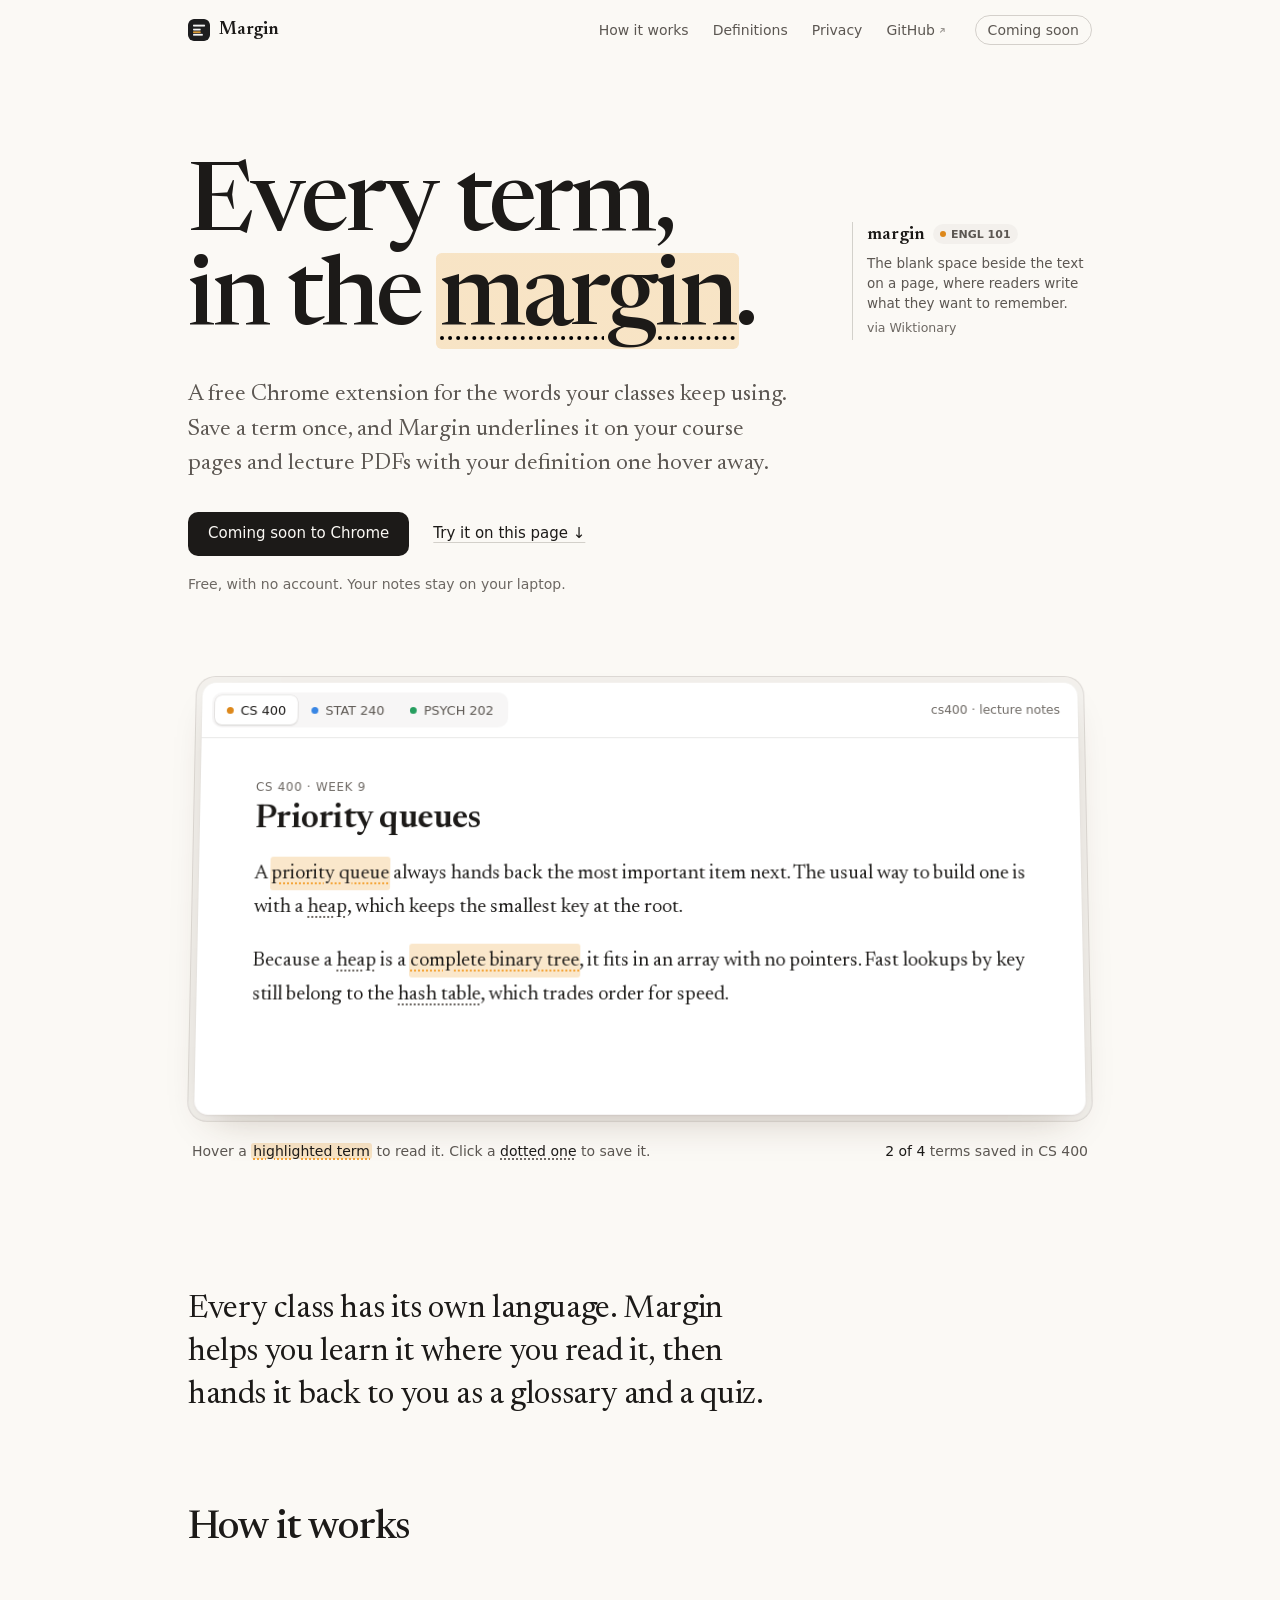
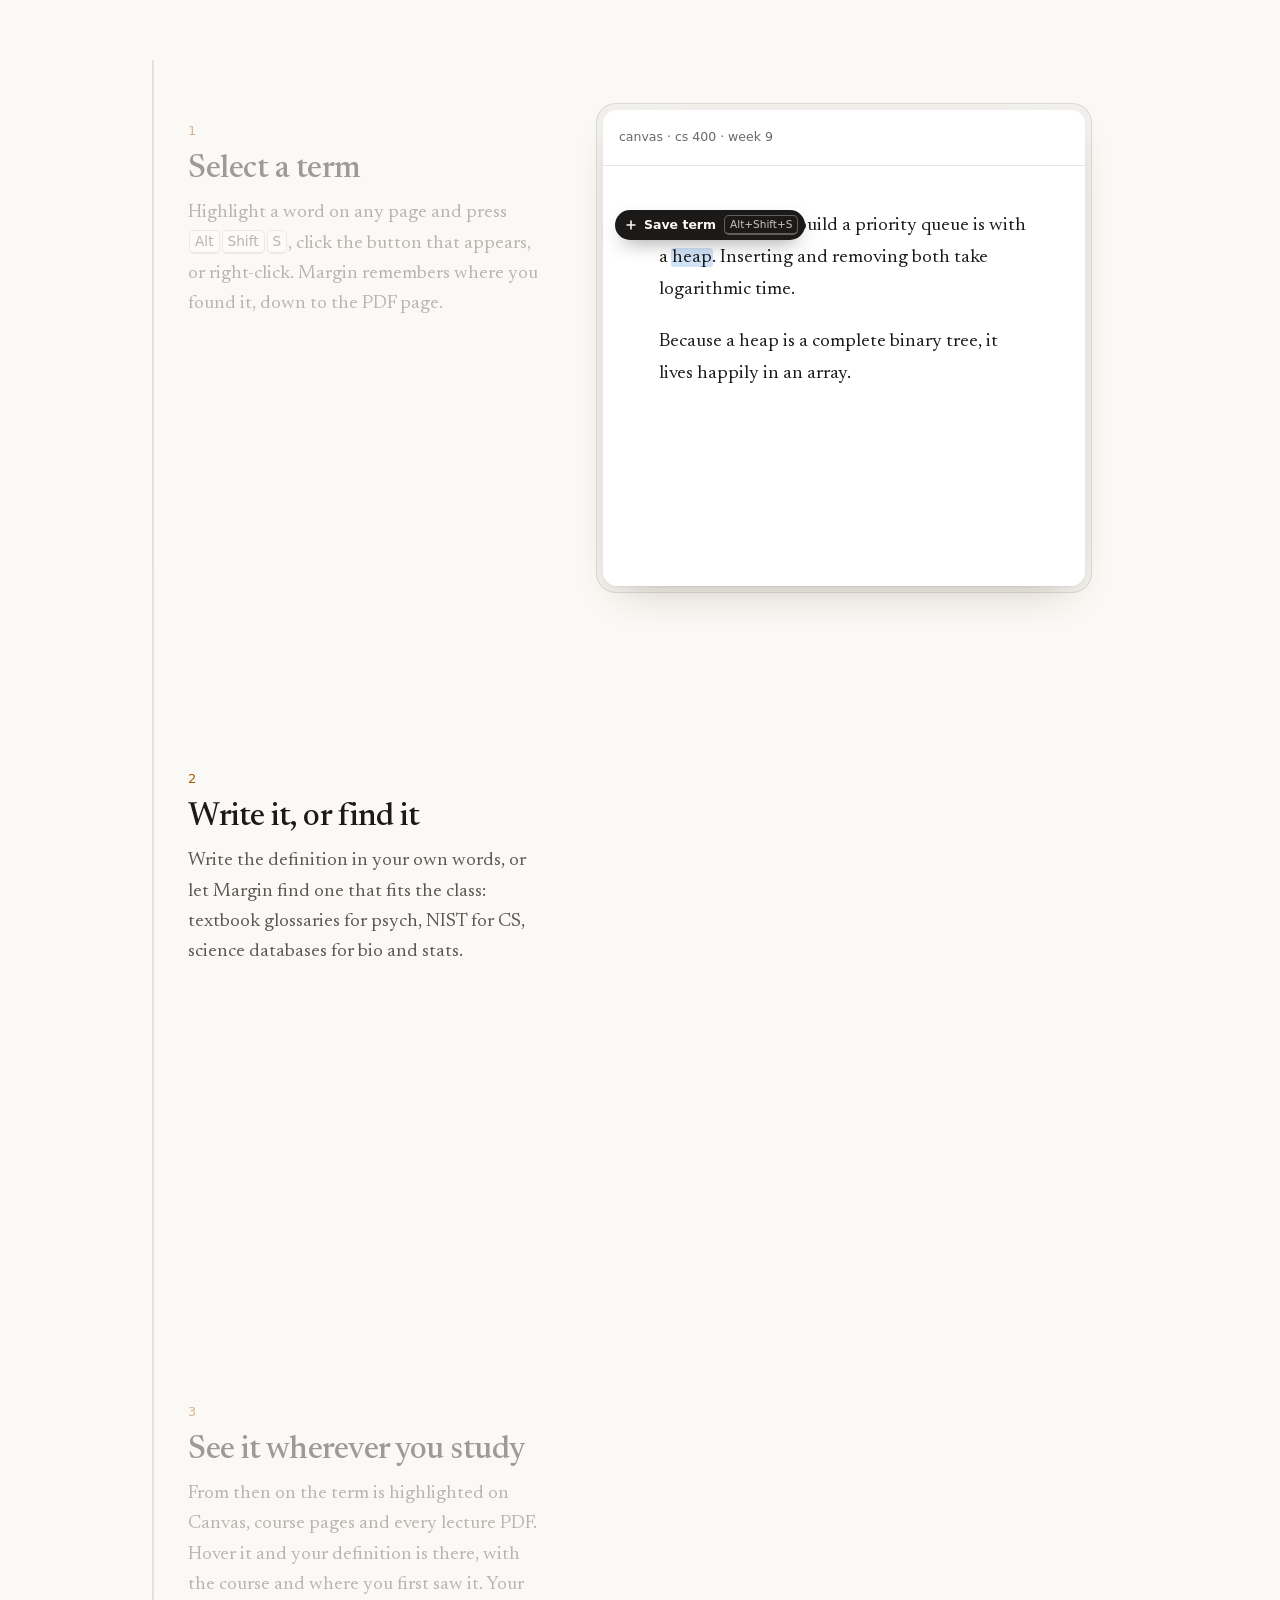
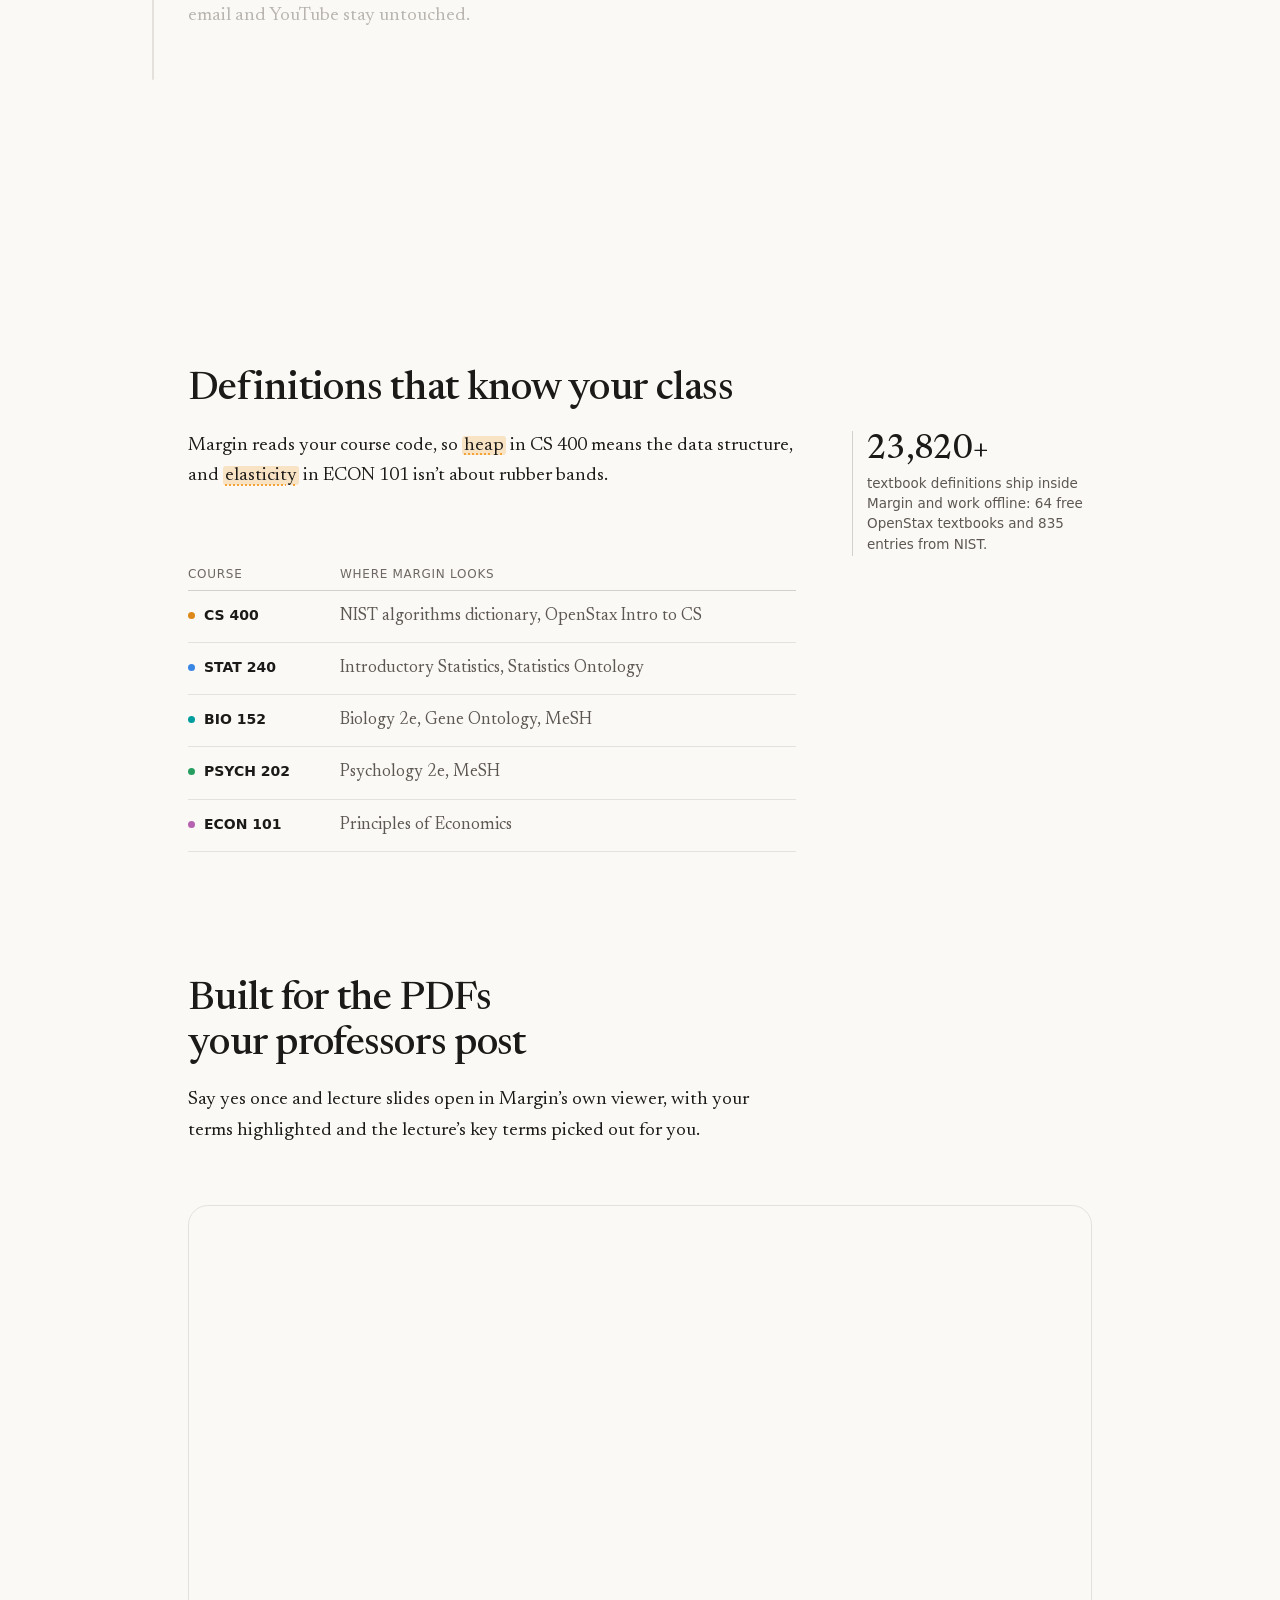
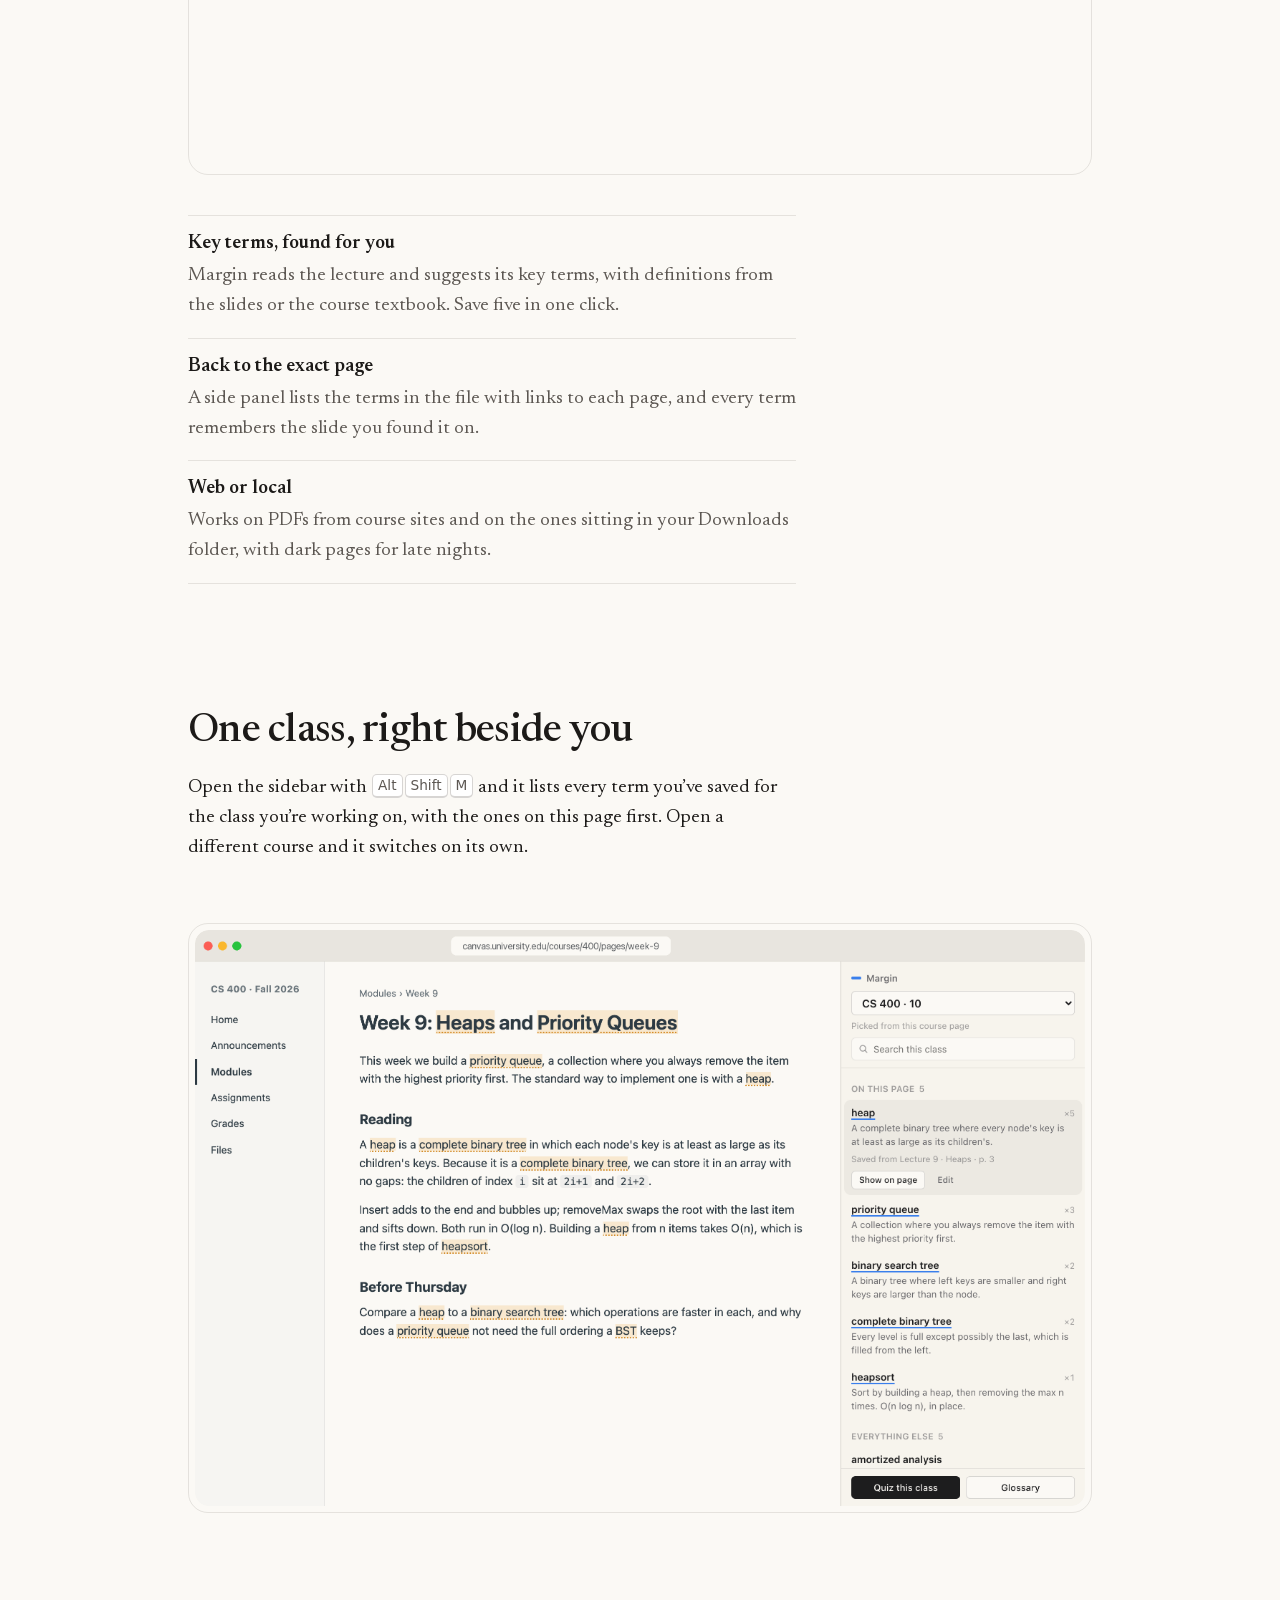
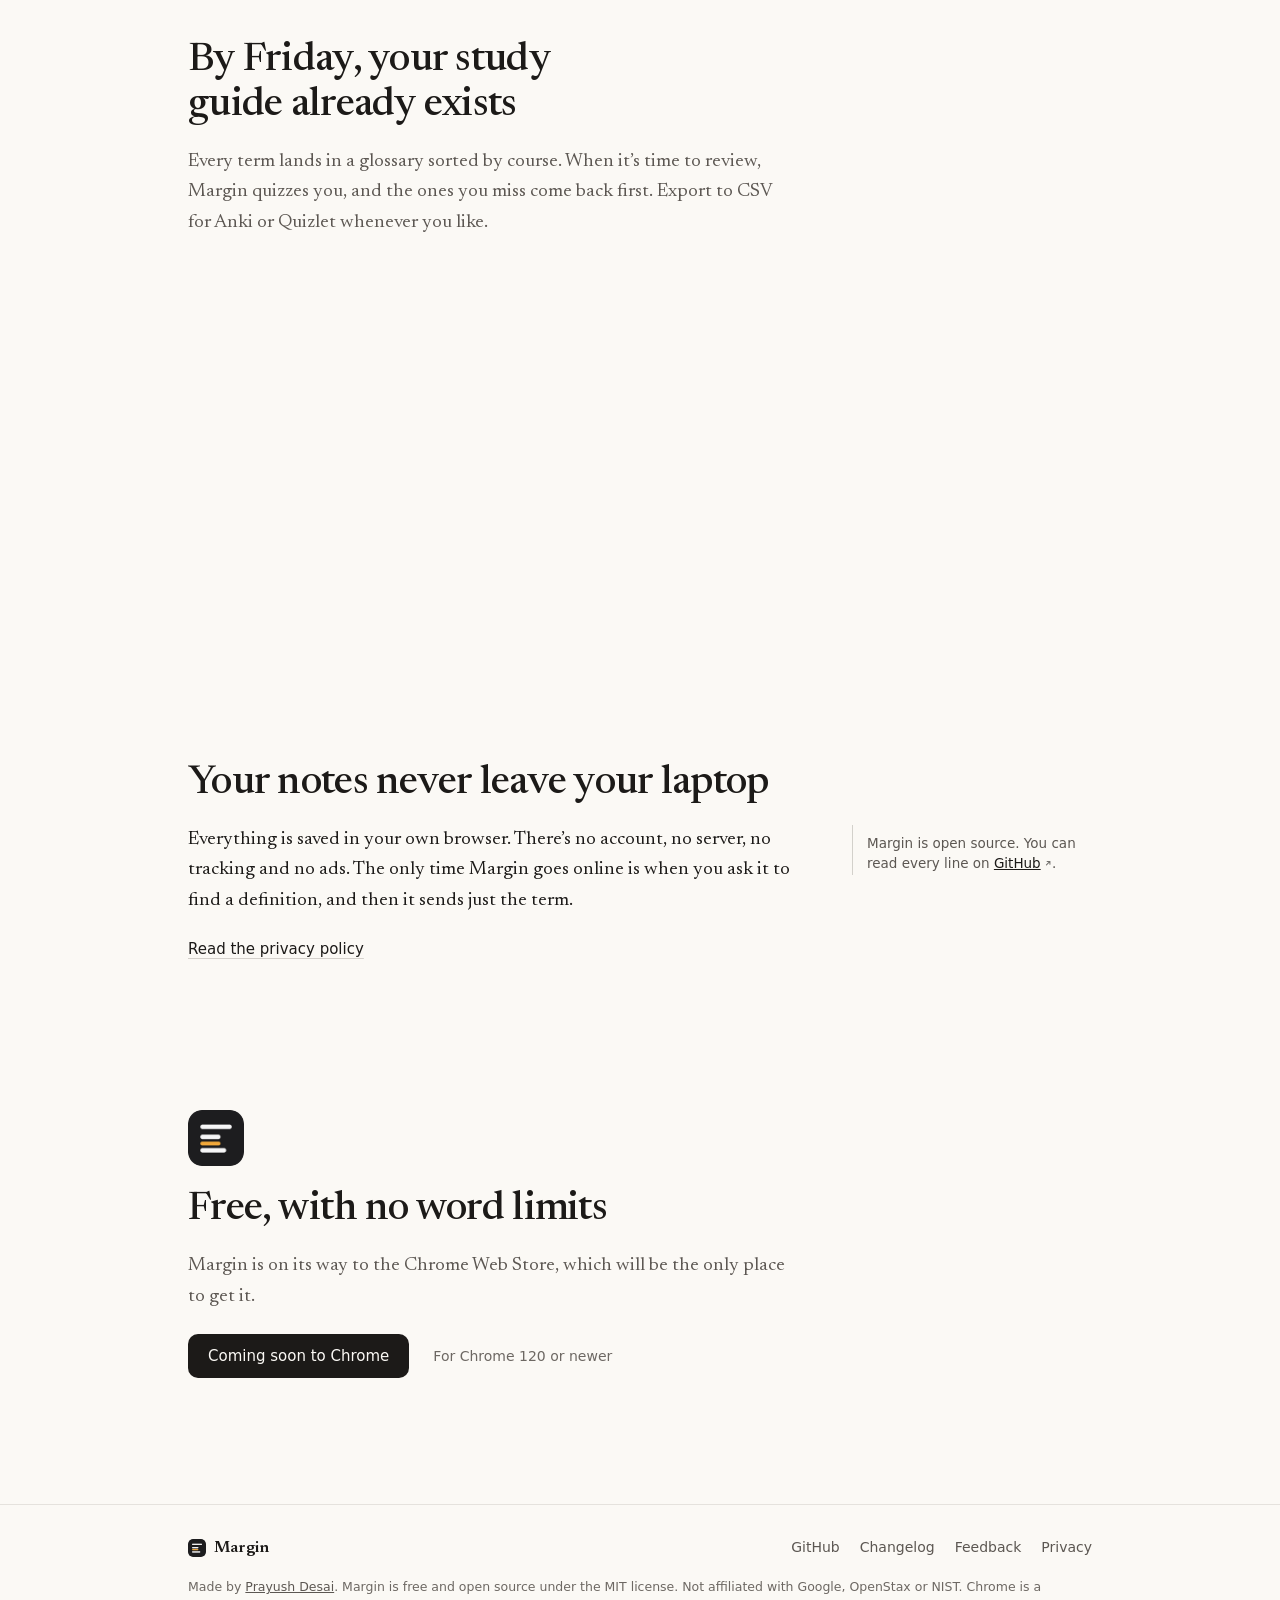
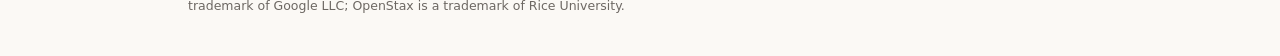
==== commit 632d6c72: "Website: editorial redesign with a margin column Set the site in Newsreader with notes in a right-ha" ====
--- a/site/index.html
+++ b/site/index.html
@@ -4,7 +4,7 @@
 <meta charset="utf-8">
 <meta name="viewport" content="width=device-width, initial-scale=1, viewport-fit=cover">
 <title>Margin · Every term, in the margin</title>
-<meta name="description" content="Margin is a free Chrome extension that builds your course glossary while you study. Save a term once and see its definition on every page and lecture PDF.">
+<meta name="description" content="Margin is a free Chrome extension that builds your course glossary while you study. Save a term once and see its definition on Canvas, course sites and lecture PDFs.">
 <meta name="theme-color" content="#fbfaf7">
 <meta name="color-scheme" content="light">
 <link rel="canonical" href="https://margin.prayushdesai.com/">
@@ -16,246 +16,219 @@
 <meta property="og:description" content="A free Chrome extension that builds your course glossary while you study.">
 <meta property="og:image" content="https://margin.prayushdesai.com/assets/img/og.png">
 <meta name="twitter:card" content="summary_large_image">
-<link rel="preconnect" href="https://fonts.googleapis.com">
-<link rel="preconnect" href="https://fonts.gstatic.com" crossorigin>
-<link href="https://fonts.googleapis.com/css2?family=Geist:wght@400;500;600;700&family=Geist+Mono:wght@400;500;600&display=swap" rel="stylesheet">
+<link rel="preload" href="assets/fonts/Newsreader.woff2" as="font" type="font/woff2" crossorigin>
 <link rel="stylesheet" href="assets/site.css?v=dev">
-<script>document.documentElement.classList.add("js")</script>
 </head>
 <body>
 <a class="skip" href="#main">Skip to content</a>
 
-<nav class="nav" aria-label="Main">
-  <div class="nav-in">
+<header class="bar" id="bar">
+  <div class="bar-in">
     <a class="brand" href="/" aria-label="Margin home"><img src="assets/img/icon.png" alt="" width="22" height="22"><span>Margin</span></a>
-    <div class="nav-links">
+    <nav class="bar-links" aria-label="Main">
       <a href="#how">How it works</a>
-      <a href="#try">Try it</a>
       <a href="#sources">Definitions</a>
       <a href="#privacy">Privacy</a>
-      <span class="nav-pill" aria-hidden="true"></span>
-      <span class="nav-line" aria-hidden="true"></span>
-    </div>
-    <a class="nav-cta" href="#download">Coming soon</a>
-  </div>
-</nav>
-
-<main id="main">
-
-<!-- ============ HERO ============ -->
-<header class="hero" id="top">
-  <h1 class="hero-title" aria-label="Every term, in the margin.">
-    <span class="w" style="--d:1">Every</span> <span class="w" style="--d:2">term,</span><br>
-    <span class="w" style="--d:3">in</span> <span class="w" style="--d:4">the</span> <span class="w hl" style="--d:5">margin.</span>
-  </h1>
-  <p class="lede hero-in" style="--d:7">Save a term once. Margin underlines it on your course pages and lecture PDFs, with your definition one hover away.</p>
-  <div class="cta-row hero-in" style="--d:8">
-    <a class="btn btn-primary" href="#download">Coming soon to Chrome</a>
-    <a class="btn-link" href="#how">See how it works <span aria-hidden="true">›</span></a>
-  </div>
-  <p class="fine hero-in" style="--d:9">Free forever · No account · Your notes stay on your laptop</p>
-
-  <div class="hero-stage" id="heroStage">
-    <div class="window" id="heroWindow">
-      <div class="win-bar"><span class="dots"><i></i><i></i><i></i></span><span class="url">cs400 · week 9 notes</span><span></span></div>
-      <article class="doc">
-        <p class="doc-kicker">CS 400 · Lecture notes</p>
-        <h3 class="doc-title">Heaps and Priority Queues</h3>
-        <p>Last week we used a <mark class="u" style="--i:0">binary search tree</mark> to keep keys in sorted order. This week we trade full ordering for speed: a <mark class="u" style="--i:1">priority queue</mark> only needs to hand back the most important item next.</p>
-        <p>The usual way to build one is with a <mark class="u" style="--i:2">heap</mark>. Because a <mark class="u" style="--i:3">heap</mark> is a <mark class="u" style="--i:4">complete binary tree</mark>, it fits in an array with no pointers, unlike a <mark class="u" style="--i:5">hash table</mark> with chaining.</p>
-        <div class="card hero-card" aria-hidden="true">
-          <div class="card-head"><span class="term">heap</span><span class="chip"><i style="background:#e0962b"></i>CS 400</span></div>
-          <p class="card-def">A complete tree where every node has a key more extreme than or equal to the key of its parent.</p>
-          <div class="card-meta"><span>Week 9 · Heaps and Priority Queues</span><span>via NIST</span></div>
+      <a class="ext" href="https://github.com/prayush27/margin">GitHub<svg viewBox="0 0 12 12" aria-hidden="true"><path d="M3.5 8.5l5-5M4.5 3.5h4v4"/></svg></a>
+      <span class="bar-line" aria-hidden="true"></span>
+    </nav>
+    <a class="bar-cta" href="#get">Coming soon</a>
+  </div>
+</header>
+
+<main id="main" tabindex="-1">
+
+<!-- Hero: the headline's last word is a saved term, and its note sits in the margin -->
+<section class="sheet hero" aria-labelledby="title">
+  <h1 id="title" class="col-text"><span class="sr">Every term, in the margin.</span><span aria-hidden="true"><span class="w" style="--d:0">Every</span> <span class="w" style="--d:1">term,</span> <span class="nw"><span class="w" style="--d:2">in</span> <span class="w" style="--d:3">the</span></span> <span class="w" style="--d:4"><span class="hero-term">margin</span>.</span></span></h1>
+  <div class="note hero-note">
+    <span class="note-term">margin</span><span class="note-chip"><i></i>ENGL 101</span>
+    <span class="note-def">The blank space beside the text on a page, where readers write what they want to remember.</span>
+    <span class="note-src">via Wiktionary</span>
+  </div>
+  <div class="col-text hero-in">
+    <p class="lede">A free Chrome extension for the words your classes keep using. Save a term once, and Margin underlines it on your course pages and lecture PDFs with your definition one hover away.</p>
+    <div class="cta-row">
+      <span class="btn" aria-disabled="true">Coming soon to Chrome</span>
+      <a class="link" href="#try">Try it on this page<span aria-hidden="true"> ↓</span></a>
+    </div>
+    <p class="fine">Free, with no account. Your notes stay on your laptop.</p>
+  </div>
+</section>
+
+<!-- Live demo -->
+<section class="demo-wrap" id="try" aria-label="Try Margin">
+  <div class="demo" id="demo">
+    <div class="frame">
+      <div class="surface demo-window">
+        <div class="demo-top">
+          <div class="demo-tabs" role="group" aria-label="Pick a course">
+            <button type="button" data-course="cs" aria-pressed="true"><i style="background:var(--cs)"></i>CS 400</button>
+            <button type="button" data-course="stat" aria-pressed="false"><i style="background:var(--stat)"></i>STAT 240</button>
+            <button type="button" data-course="psych" aria-pressed="false"><i style="background:var(--psych)"></i>PSYCH 202</button>
+          </div>
+          <span class="url" id="demoUrl">cs400 · lecture notes</span>
         </div>
-      </article>
-    </div>
-  </div>
-</header>
-
-<!-- ============ STATEMENT ============ -->
-<section class="statement" aria-label="Why Margin">
-  <p class="scrub-text" id="statement">Every class has its own language. Margin helps you learn it where you read it, in slides, PDFs, course pages and notes, then hands it back to you as a glossary and a quiz.</p>
-</section>
-
-<!-- ============ HOW IT WORKS (pinned stage) ============ -->
-<section class="how" id="how" aria-label="How it works">
-  <div class="how-grid">
+        <article class="doc demo-doc" id="demoDoc"></article>
+      </div>
+    </div>
+    <div class="demo-cap">
+      <p>Hover a <span class="k-saved">highlighted term</span> to read it. Click a <span class="k-cand">dotted one</span> to save it.</p>
+      <p class="demo-status" id="demoStatus" aria-live="polite">2 of 4 terms saved</p>
+    </div>
+  </div>
+</section>
+
+<!-- How it works -->
+<section class="sheet" id="how" aria-labelledby="how-h">
+  <p class="col-text big" id="statement">Every class has its own language. Margin helps you learn it where you read it, then hands it back to you as a glossary and a quiz.</p>
+
+  <h2 id="how-h" class="col-text h2">How it works</h2>
+
+  <div class="how col-wide">
     <div class="how-steps">
+      <span class="how-track" aria-hidden="true"><i></i></span>
       <div class="step" data-step="1">
-        <p class="eyebrow">How it works</p>
-        <span class="num">01</span>
-        <h2>Select a term.</h2>
-        <p>Highlight any word on any page and press <kbd>⌥</kbd><kbd>⇧</kbd><kbd>S</kbd>, click the pill, or right-click. Margin remembers where you found it, down to the PDF page.</p>
+        <h3><span class="num">1</span>Select a term</h3>
+        <p>Highlight a word on any page and press <kbd>⌥</kbd><kbd>⇧</kbd><kbd>S</kbd>, click the button that appears, or right-click. Margin remembers where you found it, down to the PDF page.</p>
       </div>
       <div class="step" data-step="2">
-        <span class="num">02</span>
-        <h2>Write it, or find it.</h2>
-        <p>Write the definition in your own words, or let Margin find one that fits your class: textbook glossaries for psych, NIST for CS, science databases for bio and stats.</p>
+        <h3><span class="num">2</span>Write it, or find it</h3>
+        <p>Write the definition in your own words, or let Margin find one that fits the class: textbook glossaries for psych, NIST for CS, science databases for bio and stats.</p>
       </div>
       <div class="step" data-step="3">
-        <span class="num">03</span>
-        <h2>See it wherever you study.</h2>
-        <p>From then on the term is underlined on Canvas, course pages and every lecture PDF. Hover it and your definition is right there, with the course and where you first saw it. Your email and YouTube stay untouched.</p>
+        <h3><span class="num">3</span>See it wherever you study</h3>
+        <p>From then on the term is highlighted on Canvas, course pages and every lecture PDF. Hover it and your definition is there, with the course and where you first saw it. Your email and YouTube stay untouched.</p>
       </div>
     </div>
     <div class="how-stage-wrap">
-      <div class="how-stage" id="howStage" data-active="1">
-        <div class="window small">
-          <div class="win-bar"><span class="dots"><i></i><i></i><i></i></span><span class="url">canvas · week 9</span><span></span></div>
-          <article class="doc">
+      <div class="how-stage" id="howStage" data-active="1" aria-hidden="true">
+        <div class="frame"><div class="surface">
+          <div class="stage-top"><span class="url">canvas · cs 400 · week 9</span></div>
+          <article class="doc stage-doc">
             <p>The usual way to build a priority queue is with a <span class="t heap1">heap</span>. Inserting and removing both take logarithmic time.</p>
             <p>Because a <span class="t heap2">heap</span> is a complete binary tree, it lives happily in an array.</p>
-            <button class="pill" tabindex="-1" aria-hidden="true"><svg viewBox="0 0 16 16"><path d="M8 3.5v9M3.5 8h9"/></svg>Save term <kbd>⌥⇧S</kbd></button>
-            <div class="card save-card" aria-hidden="true">
+            <span class="pill"><svg viewBox="0 0 16 16"><path d="M8 3.5v9M3.5 8h9"/></svg>Save term<kbd>⌥⇧S</kbd></span>
+            <div class="card save-card stage-card">
               <div class="save-head"><span class="logo"></span>Save to Margin</div>
-              <div class="field term-field">heap</div>
+              <div class="field">heap</div>
               <div class="def-row"><span>Definition</span><span class="seg"><b>Write my own</b><b class="on">Find one</b></span></div>
-              <div class="sugg on"><span class="src"><b>NIST</b> · Algorithms and Data Structures</span>A complete tree where every node has a key more extreme than its parent's.</div>
+              <div class="sugg on"><span class="src"><b>NIST</b> · Algorithms and Data Structures</span>A complete tree where every node has a key more extreme than its parent’s.</div>
               <div class="sugg"><span class="src"><b>OpenStax</b> · Introduction to Computer Science</span>Stores dynamically allocated data.</div>
-              <div class="sugg"><span class="src"><b>Wikipedia</b> · Heap (data structure)</span>A tree-based data structure that satisfies the heap property.</div>
               <div class="save-foot"><span class="course">CS 400</span><span class="btn-mini">Save</span></div>
             </div>
-            <div class="card tip-card" aria-hidden="true">
-              <div class="card-head"><span class="term">heap</span><span class="chip"><i style="background:#e0962b"></i>CS 400</span></div>
+            <div class="card tip-card stage-card">
+              <div class="card-head"><span class="term">heap</span><span class="chip"><i style="background:var(--cs)"></i>CS 400</span></div>
               <p class="card-def">A complete tree where every node has a key more extreme than or equal to the key of its parent.</p>
               <div class="card-meta"><span>Week 9 notes</span><span>via NIST</span></div>
             </div>
           </article>
-        </div>
-      </div>
-    </div>
-  </div>
-</section>
-
-<!-- ============ TRY IT ============ -->
-<section class="try" id="try" aria-label="Try Margin">
-  <div class="section-head reveal">
-    <p class="eyebrow">Try it right here</p>
-    <h2 class="h2">No install needed to see it.</h2>
-    <p class="sub">Hover an <span class="demo-key saved">underlined term</span>. Then click a <span class="demo-key cand">dotted word</span> to save it, and watch it light up everywhere.</p>
-  </div>
-  <div class="demo reveal" id="demo">
-    <div class="demo-tabs" role="tablist" aria-label="Pick a course">
-      <button role="tab" data-course="cs" aria-selected="true"><i style="background:#e0962b"></i>CS 400</button>
-      <button role="tab" data-course="stat" aria-selected="false"><i style="background:#3b82f6"></i>STAT 240</button>
-      <button role="tab" data-course="psych" aria-selected="false"><i style="background:#22a06b"></i>PSYCH 202</button>
-    </div>
-    <div class="window demo-window">
-      <div class="win-bar"><span class="dots"><i></i><i></i><i></i></span><span class="url" id="demoUrl">cs400 · lecture notes</span><span></span></div>
-      <article class="doc demo-doc" id="demoDoc"></article>
-    </div>
-    <p class="demo-status" id="demoStatus" aria-live="polite">2 of 4 terms saved</p>
-  </div>
-</section>
-
-<!-- ============ SOURCES / BENTO ============ -->
-<section class="sources" id="sources" aria-label="Where definitions come from">
-  <div class="section-head reveal">
-    <p class="eyebrow">Find one</p>
-    <h2 class="h2">Definitions that know your class.</h2>
-    <p class="sub">Margin reads your course code, so “heap” in CS 400 means the data structure, and “elasticity” in ECON 101 isn't about rubber bands.</p>
-  </div>
-  <div class="bento">
-    <div class="tile tile-wide reveal">
-      <p class="tile-k">Sources, matched to the subject</p>
-      <ul class="map">
-        <li><span class="code">CS 400</span><span class="arrow"></span><span class="srcs">NIST algorithms dictionary · OpenStax Intro CS</span></li>
-        <li><span class="code">STAT 240</span><span class="arrow"></span><span class="srcs">Introductory Statistics · Statistics Ontology</span></li>
-        <li><span class="code">BIO 152</span><span class="arrow"></span><span class="srcs">Biology 2e · Gene Ontology · MeSH</span></li>
-        <li><span class="code">PSYCH 202</span><span class="arrow"></span><span class="srcs">Psychology 2e · MeSH</span></li>
-        <li><span class="code">ECON 101</span><span class="arrow"></span><span class="srcs">Principles of Economics</span></li>
-      </ul>
-    </div>
-    <div class="tile stat stat-wide reveal"><p class="big"><span class="count" data-to="24">0</span>K+</p><p>textbook definitions, built in and offline</p></div>
-    <div class="tile stat reveal"><p class="big"><span class="count" data-to="64">0</span></p><p>free college textbooks from OpenStax</p></div>
-    <div class="tile stat reveal"><p class="big"><span class="count" data-to="835">0</span></p><p>CS definitions from NIST</p></div>
-    <div class="tile stat dark reveal"><p class="big">0</p><p>sign-ups, word limits, or paywalls</p></div>
-  </div>
-</section>
-
-<!-- ============ PDF (dark) ============ -->
-<section class="pdf" aria-label="PDF viewer" data-dark>
-  <div class="section-head reveal">
-    <p class="eyebrow">PDF viewer</p>
-    <h2 class="h2">Built for the PDFs your professors actually post.</h2>
-    <p class="sub">Say yes once and lecture slides open in Margin's own viewer, with your terms underlined, the lecture's key terms picked out for you, and dark pages for late nights.</p>
-  </div>
-  <div class="pdf-shot" id="pdfShot">
-    <img src="assets/img/pdf-viewer.png" alt="Margin's PDF viewer on a heaps lecture, with a saved term underlined and the Suggested panel listing heap, priority queue and heapsort with their definitions" loading="lazy" width="1280" height="800">
-  </div>
-  <div class="trio">
-    <div class="reveal"><h3>Key terms, found for you</h3><p>Margin reads the lecture and suggests its key terms, with definitions from your professor's slides or the course textbook. Save five in one click.</p></div>
-    <div class="reveal"><h3>Back to the exact page</h3><p>A side panel lists your saved terms in the file with links to each page, and every term remembers the slide you found it on.</p></div>
-    <div class="reveal"><h3>Web or local</h3><p>Works on PDFs from course sites and on the ones sitting in your Downloads folder.</p></div>
-  </div>
-</section>
-
-<!-- ============ CLASS SIDEBAR ============ -->
-<section class="side" aria-label="Class sidebar">
-  <div class="section-head reveal">
-    <p class="eyebrow">Class sidebar</p>
-    <h2 class="h2">One class. Every term. Right beside you.</h2>
-    <p class="sub">Open the sidebar and it shows every term you've saved for the class you're working on, with the ones on this page at the top. Switch tabs and it keeps up.</p>
-  </div>
-  <figure class="side-shot reveal">
-    <picture>
-      <source media="(max-width: 640px)" srcset="assets/img/sidebar-panel.png" width="680" height="1520">
-      <img src="assets/img/sidebar.png" alt="A CS 400 course page with heap, priority queue and binary search tree underlined, and Margin's class sidebar listing the five terms on the page above the rest of the class" loading="lazy" width="2482" height="1608">
-    </picture>
+        </div></div>
+      </div>
+    </div>
+  </div>
+</section>
+
+<!-- Sources -->
+<section class="sheet" id="sources" aria-labelledby="src-h">
+  <h2 id="src-h" class="col-text h2">Definitions that know your class</h2>
+  <p class="col-text">Margin reads your course code, so <span class="hl">heap</span> in CS 400 means the data structure, and <span class="hl">elasticity</span> in ECON 101 isn’t about rubber bands.</p>
+  <div class="note">
+    <span class="note-num"><span class="count" data-to="24000">24,000</span>+</span>
+    <span class="note-def">textbook definitions ship inside Margin and work offline: 64 free OpenStax textbooks and 835 entries from NIST.</span>
+  </div>
+  <table class="col-text sources">
+    <caption class="sr">Where definitions come from, by course</caption>
+    <thead><tr><th scope="col">Course</th><th scope="col">Where Margin looks</th></tr></thead>
+    <tbody>
+      <tr><td><i style="background:var(--cs)"></i>CS 400</td><td>NIST algorithms dictionary, OpenStax Intro to CS</td></tr>
+      <tr><td><i style="background:var(--stat)"></i>STAT 240</td><td>Introductory Statistics, Statistics Ontology</td></tr>
+      <tr><td><i style="background:var(--bio)"></i>BIO 152</td><td>Biology 2e, Gene Ontology, MeSH</td></tr>
+      <tr><td><i style="background:var(--psych)"></i>PSYCH 202</td><td>Psychology 2e, MeSH</td></tr>
+      <tr><td><i style="background:var(--econ)"></i>ECON 101</td><td>Principles of Economics</td></tr>
+    </tbody>
+  </table>
+</section>
+
+<!-- PDF viewer -->
+<section class="sheet" aria-labelledby="pdf-h">
+  <h2 id="pdf-h" class="col-text h2">Built for the PDFs your professors post</h2>
+  <p class="col-text">Say yes once and lecture slides open in Margin’s own viewer, with your terms highlighted and the lecture’s key terms picked out for you.</p>
+  <figure class="col-wide shot">
+    <div class="frame"><div class="surface"><picture><source media="(max-width: 640px)" srcset="assets/img/pdf-panel.png" width="600" height="1496"><img src="assets/img/pdf-viewer.png" alt="Margin’s PDF viewer on a heaps lecture, with a saved term highlighted and a Suggested panel listing heap, priority queue and heapsort with their definitions" loading="lazy" width="2560" height="1600"></picture></div></div>
   </figure>
-  <div class="side-points">
-    <div class="reveal"><h3>Knows the class</h3><p>Open a course page and the sidebar switches to that class on its own.</p></div>
-    <div class="reveal"><h3>On this page, first</h3><p>The terms on the page you're reading come first. Click one to jump to it.</p></div>
-    <div class="reveal"><h3>One shortcut</h3><p>Press <kbd>⌥</kbd><kbd>⇧</kbd><kbd>M</kbd> to open it. Quiz the whole class from the bottom.</p></div>
-  </div>
-</section>
-
-<!-- ============ QUIZ ============ -->
-<section class="quiz" aria-label="Glossary and quiz">
-  <div class="quiz-grid">
-    <div class="reveal">
-      <p class="eyebrow">Glossary and quiz</p>
-      <h2 class="h2">By Friday, your study guide already exists.</h2>
-      <p class="sub">Every term lands in a glossary sorted by course. When it's time to review, Margin quizzes you, and the ones you miss come back first.</p>
-      <p class="fine">Export to CSV for Anki or Quizlet anytime.</p>
-    </div>
-    <button class="flip reveal" id="flip" aria-label="Flip the card">
-      <span class="flip-in">
-        <span class="face front"><span class="q">What's the term?</span><span class="prompt">Psychological discomfort from a conflict between your behaviors and your beliefs.</span><span class="hint">Tap to reveal</span></span>
-        <span class="face back"><span class="q">PSYCH 202</span><span class="answer">cognitive dissonance</span><span class="grade"><b>Missed it</b><b class="ok">Got it</b></span></span>
-      </span>
-    </button>
-  </div>
-</section>
-
-<!-- ============ PRIVACY ============ -->
-<section class="privacy" id="privacy" aria-label="Privacy">
-  <div class="lock reveal" aria-hidden="true"><svg viewBox="0 0 48 48"><rect x="10" y="21" width="28" height="20" rx="5"/><path d="M16 21v-5a8 8 0 0 1 16 0v5"/></svg></div>
-  <h2 class="h2 center reveal">Your notes never leave your laptop.</h2>
-  <p class="sub center reveal">Everything is saved in your own browser. No account, no server, no tracking. The only time Margin goes online is when you ask it to find a definition, and then it sends just the term.</p>
-  <ul class="chips reveal">
-    <li>No account</li><li>No server</li><li>No tracking</li><li>No ads</li><li>Open source</li>
-  </ul>
-  <p class="center reveal"><a class="btn-link" href="privacy.html">Read the privacy policy <span aria-hidden="true">›</span></a></p>
-</section>
-
-<!-- ============ DOWNLOAD ============ -->
-<section class="download" id="download" aria-label="Get Margin">
-  <img class="dl-icon reveal" src="assets/img/icon.png" alt="" width="88" height="88">
-  <h2 class="h2 center reveal">Free. No word limits.<br>No catch.</h2>
-  <p class="lede center reveal" style="margin-inline:auto">Margin is coming to the Chrome Web Store. It will be the only place to get it.</p>
-  <div class="cta-row center reveal">
-    <span class="btn btn-primary is-soon" aria-disabled="true">Coming soon to Chrome</span>
-  </div>
-  <p class="fine center reveal">For Chrome 120 or newer</p>
+  <dl class="col-text points">
+    <div><dt>Key terms, found for you</dt><dd>Margin reads the lecture and suggests its key terms, with definitions from the slides or the course textbook. Save five in one click.</dd></div>
+    <div><dt>Back to the exact page</dt><dd>A side panel lists the terms in the file with links to each page, and every term remembers the slide you found it on.</dd></div>
+    <div><dt>Web or local</dt><dd>Works on PDFs from course sites and on the ones sitting in your Downloads folder, with dark pages for late nights.</dd></div>
+  </dl>
+</section>
+
+<!-- Sidebar -->
+<section class="sheet" aria-labelledby="side-h">
+  <h2 id="side-h" class="col-text h2">One class, right beside you</h2>
+  <p class="col-text">Open the sidebar with <kbd>⌥</kbd><kbd>⇧</kbd><kbd>M</kbd> and it lists every term you’ve saved for the class you’re working on, with the ones on this page first. Open a different course and it switches on its own.</p>
+  <figure class="col-wide shot">
+    <div class="frame"><div class="surface">
+      <picture>
+        <source media="(max-width: 640px)" srcset="assets/img/sidebar-panel.png" width="680" height="1520">
+        <img src="assets/img/sidebar.png" alt="A CS 400 course page with heap, priority queue and binary search tree highlighted, and Margin’s class sidebar listing the five terms on the page above the rest of the class" loading="lazy" width="2482" height="1608">
+      </picture>
+    </div></div>
+  </figure>
+</section>
+
+<!-- Quiz -->
+<section class="sheet quiz" aria-labelledby="quiz-h">
+  <div class="col-text">
+    <h2 id="quiz-h" class="h2">By Friday, your study guide already exists</h2>
+    <p>Every term lands in a glossary sorted by course. When it’s time to review, Margin quizzes you, and the ones you miss come back first. Export to CSV for Anki or Quizlet whenever you like.</p>
+  </div>
+  <div class="flip" id="flip" role="group" aria-label="Practice quiz">
+    <div class="flip-in">
+      <button class="face front" type="button">
+        <span class="q" id="qMeta">PSYCH 202 · 1 of 5</span>
+        <span class="prompt" id="qPrompt">Discomfort from a conflict between what you do and what you believe.</span>
+        <span class="hint" id="qHint">Tap to see the term</span>
+      </button>
+      <div class="face back" aria-hidden="true">
+        <span class="q" id="qCourse">PSYCH 202</span>
+        <span class="answer" id="qAnswer">cognitive dissonance</span>
+        <span class="grade"><button type="button" data-grade="miss" tabindex="-1">Missed it</button><button type="button" class="ok" data-grade="got" tabindex="-1">Got it</button></span>
+      </div>
+    </div>
+  </div>
+  <p class="quiz-score" id="qScore" aria-live="polite"></p>
+</section>
+
+<!-- Privacy -->
+<section class="sheet" id="privacy" aria-labelledby="priv-h">
+  <h2 id="priv-h" class="col-text h2">Your notes never leave your laptop</h2>
+  <p class="col-text">Everything is saved in your own browser. There’s no account, no server, no tracking and no ads. The only time Margin goes online is when you ask it to find a definition, and then it sends just the term.</p>
+  <div class="note">
+    <span class="note-def">Margin is open source. You can read every line on <a class="ext" href="https://github.com/prayush27/margin">GitHub<svg viewBox="0 0 12 12" aria-hidden="true"><path d="M3.5 8.5l5-5M4.5 3.5h4v4"/></svg></a>.</span>
+  </div>
+  <p class="col-text"><a class="link" href="privacy.html">Read the privacy policy</a></p>
+</section>
+
+<!-- Get it -->
+<section class="sheet get" id="get" aria-labelledby="get-h">
+  <div class="col-text">
+    <img class="get-icon" src="assets/img/icon.png" alt="" width="56" height="56">
+    <h2 id="get-h" class="h2">Free, with no word limits</h2>
+    <p>Margin is on its way to the Chrome Web Store, which will be the only place to get it.</p>
+    <div class="cta-row">
+      <span class="btn" aria-disabled="true">Coming soon to Chrome</span>
+      <span class="fine">For Chrome 120 or newer</span>
+    </div>
+  </div>
 </section>
 
 </main>
 
 <footer class="foot">
   <div class="foot-in">
-    <div class="foot-brand"><img src="assets/img/icon.png" alt="" width="20" height="20"><span>Margin</span><span class="muted">Every term, in the margin.</span></div>
+    <div class="foot-brand"><img src="assets/img/icon.png" alt="" width="18" height="18"><span>Margin</span></div>
     <nav class="foot-links" aria-label="Footer">
       <a href="https://github.com/prayush27/margin">GitHub</a>
       <a href="https://github.com/prayush27/margin/commits/main">Changelog</a>
--- a/site/assets/site.css
+++ b/site/assets/site.css
@@ -1,388 +1,401 @@
-/* Margin website. Light, quiet, typographic; motion follows scroll. */
-
+/* Margin website. Set like a page with a margin: text on the left, notes on the right.
+   Newsreader (the extension's own serif) for reading, the system UI face for interface bits. */
+
+@font-face {
+  font-family: "Newsreader";
+  src: url("fonts/Newsreader.woff2") format("woff2");
+  font-weight: 200 800;
+  font-style: normal;
+  font-display: swap;
+}
 
 :root {
-  --sans: "Geist", -apple-system, BlinkMacSystemFont, "Segoe UI", system-ui, sans-serif;
-  --text-font: "Geist", -apple-system, BlinkMacSystemFont, "Segoe UI", system-ui, sans-serif;
-  --serif: var(--sans);
-  --mono: "Geist Mono", ui-monospace, "SF Mono", Menlo, monospace;
-
-  --bg: #fbfaf7;
-  --bg-2: #f3f1ec;
-  --surface: #ffffff;
-  --ink: #1d1d1f;
-  --ink-2: #6e6e73;
-  --ink-3: #a1a1a6;
-  --line: rgba(0, 0, 0, 0.08);
-  --line-2: rgba(0, 0, 0, 0.14);
+  --serif: "Newsreader", "Iowan Old Style", Georgia, serif;
+  --ui: -apple-system, BlinkMacSystemFont, "SF Pro Text", "Segoe UI", system-ui, sans-serif;
+
+  /* OKLCH, so equal lightness looks equal */
+  --paper: oklch(98.3% 0.006 85);
+  --surface: oklch(100% 0 0);
+  --ink: oklch(22% 0.006 70);
+  --ink-2: oklch(46% 0.010 70);
+  --ink-3: oklch(52% 0.010 70);
+  --line: oklch(22% 0.02 70 / 0.10);
+  --line-2: oklch(22% 0.02 70 / 0.18);
+  --wash: oklch(22% 0.03 70 / 0.035);
+  --amber: oklch(78% 0.15 70);
+  --amber-ink: oklch(54% 0.13 60);
+  --mark: oklch(80% 0.13 75 / 0.30);
+
+  /* course dots: same lightness, different hue */
+  --cs: oklch(70% 0.15 65);
+  --stat: oklch(62% 0.16 255);
+  --psych: oklch(62% 0.14 155);
+  --bio: oklch(62% 0.13 195);
+  --econ: oklch(62% 0.15 330);
+
+  --shadow: 0 1px 2px oklch(22% 0.02 70 / 0.06), 0 18px 40px -18px oklch(30% 0.05 60 / 0.28);
+  --ease: cubic-bezier(0.2, 0.8, 0.2, 1);
+  --out: cubic-bezier(0.22, 1, 0.36, 1);
   --spring: linear(0, 0.0201, 0.0716, 0.1435, 0.2273, 0.3163, 0.4057, 0.4919, 0.5726, 0.6463, 0.7123, 0.7702, 0.8202, 0.8626, 0.898, 0.9272, 0.9507, 0.9693, 0.9837, 0.9946, 1.0026, 1.0082, 1.0118, 1.014, 1.015, 1.0151, 1.0147, 1.0138, 1.0126, 1.0113, 1.01, 1.0086, 1.0073, 1.0061, 1.005, 1.0041, 1.0032, 1.0025, 1.0019, 1.0014, 1);
-  --amber: #f2a93b;
-  --amber-ink: #b86e0c;
-  --mark: rgba(242, 169, 59, 0.24);
-  --night: #0c0c0d;
-  --night-ink: #f5f5f7;
-  --night-ink-2: #a1a1a6;
-  --ease: cubic-bezier(0.16, 1, 0.3, 1);
-  --shadow-xl: 0 40px 80px -20px rgba(60, 40, 10, 0.22), 0 18px 36px -18px rgba(0, 0, 0, 0.18), 0 0 0 1px rgba(0, 0, 0, 0.05);
-  --shadow-card: 0 14px 36px rgba(0, 0, 0, 0.14), 0 2px 8px rgba(0, 0, 0, 0.06), 0 0 0 1px rgba(0, 0, 0, 0.05);
-  --gutter: clamp(16px, 4vw, 40px);
+  --gutter: 20px;
+  --text: 38rem;
+  --gap: 3.5rem;
+  --note: 15rem;
 }
 
 * { box-sizing: border-box; }
-html { -webkit-text-size-adjust: 100%; scroll-behavior: smooth; scroll-padding-top: 84px; }
+html { -webkit-text-size-adjust: 100%; scroll-padding-top: 72px; }
 body {
-  margin: 0; background: var(--bg); color: var(--ink);
-  font: 17px/1.5 var(--text-font); letter-spacing: -0.01em;
-  -webkit-font-smoothing: antialiased; -moz-osx-font-smoothing: grayscale; text-rendering: optimizeLegibility;
-  overflow-x: hidden;
-}
+  margin: 0; background: var(--paper); color: var(--ink);
+  font: 400 19px/1.6 var(--serif); font-optical-sizing: auto;
+  -webkit-font-smoothing: antialiased; -moz-osx-font-smoothing: grayscale;
+  text-wrap: pretty;
+}
+::selection { background: var(--mark); }
 img { max-width: 100%; display: block; }
 a { color: inherit; }
 button { font: inherit; color: inherit; }
+p { margin: 0 0 1em; }
+h1, h2, h3 { margin: 0; font-weight: 500; text-wrap: balance; }
+.sr { position: absolute; width: 1px; height: 1px; overflow: hidden; clip: rect(0 0 0 0); white-space: nowrap; }
+.skip { position: absolute; left: -999px; top: 8px; z-index: 100; padding: 8px 14px; border-radius: 8px; background: var(--ink); color: var(--paper); font: 500 14px var(--ui); }
+.skip:focus { left: 8px; }
+:focus-visible { outline: 2px solid var(--amber-ink); outline-offset: 3px; border-radius: 4px; }
+
 kbd {
-  display: inline-block; min-width: 22px; padding: 1px 6px; margin: 0 1px; border-radius: 6px;
+  display: inline-block; min-width: 1.5em; padding: 0 5px; margin: 0 1px; border-radius: 5px;
   border: 1px solid var(--line-2); border-bottom-width: 2px; background: var(--surface);
-  font: 600 13px/1.4 var(--text-font); text-align: center; color: var(--ink-2); vertical-align: 1px;
-}
-code { font: 0.9em var(--mono); background: var(--bg-2); padding: 2px 6px; border-radius: 6px; }
-.skip { position: absolute; left: -999px; top: 8px; z-index: 100; background: var(--ink); color: #fff; padding: 8px 14px; border-radius: 8px; }
-.skip:focus { left: 8px; }
-:focus-visible { outline: 2px solid var(--amber); outline-offset: 3px; border-radius: 6px; }
-
-/* ---------- Type ---------- */
-.eyebrow { display: inline-flex; align-items: center; gap: 8px; margin: 0 0 18px; font: 600 14px/1.2 var(--sans); letter-spacing: 0; color: var(--amber-ink); }
-.eyebrow i { width: 7px; height: 7px; border-radius: 50%; background: var(--amber); box-shadow: 0 0 0 4px var(--mark); }
-.h2 { margin: 0; font: 700 clamp(36px, 5.6vw, 64px)/1.04 var(--sans); letter-spacing: -0.035em; text-wrap: balance; }
-.sub { margin: 20px 0 0; max-width: 620px; font-size: clamp(18px, 1.9vw, 21px); line-height: 1.5; color: var(--ink-2); letter-spacing: -0.015em; text-wrap: pretty; }
-.fine { margin: 18px 0 0; font-size: 14px; color: var(--ink-3); letter-spacing: 0; }
-.center { text-align: center; margin-left: auto; margin-right: auto; }
-.section-head { max-width: 980px; margin: 0 auto; padding: 0 var(--gutter); text-align: center; }
-.section-head .sub { margin-left: auto; margin-right: auto; }
-
-/* ---------- Buttons ---------- */
+  font: 500 0.72em/1.55 var(--ui); text-align: center; color: var(--ink-2); vertical-align: 0.12em;
+}
+code { font: 0.85em ui-monospace, "SF Mono", Menlo, monospace; background: var(--wash); padding: 2px 5px; border-radius: 5px; }
+
+/* external-link arrow: a 1.5 stroke reads like the regular-weight text beside it */
+.ext { white-space: nowrap; }
+.ext svg {
+  width: 0.62em; height: 0.62em; margin-left: 3px; vertical-align: 0.05em;
+  fill: none; stroke: currentColor; stroke-width: 1.5; stroke-linecap: round; stroke-linejoin: round; opacity: 0.6;
+  transition: transform 250ms var(--ease), opacity 200ms;
+}
+.ext:hover svg { transform: translate(1.5px, -1.5px); opacity: 1; }
+
+/* ---------- Top bar ---------- */
+.bar { position: sticky; top: 0; z-index: 40; background: var(--paper); border-bottom: 1px solid transparent; transition: border-color 200ms; }
+.bar.stuck { border-bottom-color: var(--line); }
+.bar-in {
+  max-width: calc(var(--text) + var(--gap) + var(--note) + var(--gutter) * 2); margin: 0 auto; padding: 0 var(--gutter);
+  height: 60px; display: flex; align-items: center; gap: 28px; font: 400 14px/1 var(--ui);
+}
+.brand { display: flex; align-items: center; gap: 9px; text-decoration: none; font: 600 18px/1 var(--serif); letter-spacing: -0.01em; }
+.brand img { width: 22px; height: 22px; border-radius: 6px; }
+.bar-links { display: flex; gap: 24px; margin-left: auto; }
+.bar-links a { color: var(--ink-2); text-decoration: none; }
+.bar-links { position: relative; }
+.bar-links a:hover, .bar-links a.is-active { color: var(--ink); }
+.bar-links a { transition: color 250ms; }
+/* a 1px line stretched with scaleX, so it glides on the GPU instead of animating width */
+.bar-line { position: absolute; left: 0; bottom: -9px; width: 1px; height: 2px; background: var(--amber); transform-origin: 0 50%; transform: translateX(0) scaleX(0); pointer-events: none; will-change: transform; transition: transform 650ms var(--spring); }
+.bar-line.instant { transition: none; }
+.bar-cta { padding: 7px 12px; border-radius: 999px; border: 1px solid var(--line-2); color: var(--ink-2); text-decoration: none; white-space: nowrap; }
+.bar-cta:hover { color: var(--ink); border-color: var(--ink-3); }
+@media (max-width: 720px) { .bar-links { display: none; } .bar-cta { margin-left: auto; } }
+
+/* ---------- The sheet: text column + margin column ---------- */
+.sheet {
+  display: grid; justify-content: center; align-items: start;
+  grid-template-columns: [text] minmax(0, var(--text)) var(--gap) [note] var(--note);
+  padding: 0 var(--gutter); margin-top: clamp(96px, 14vh, 150px);
+}
+.col-text { grid-column: text; }
+.col-wide { grid-column: text / -1; }
+.note { grid-column: note; }
+
+.h2 { margin-bottom: 18px; font: 500 clamp(30px, 3.6vw, 40px)/1.12 var(--serif); letter-spacing: -0.018em; }
+.big { margin-bottom: clamp(64px, 10vh, 110px); font-size: clamp(25px, 2.9vw, 32px); line-height: 1.35; letter-spacing: -0.012em; }
+.big .sw { opacity: var(--o, 0.2); transition: opacity 120ms linear; }
+.hl { background: var(--mark); border-radius: 3px; padding: 0 2px; text-decoration: underline dotted var(--amber); text-decoration-thickness: 2px; text-underline-offset: 4px; }
+.link { font: 500 15px/1 var(--ui); color: var(--ink); text-decoration: underline; text-decoration-color: var(--line-2); text-underline-offset: 4px; transition: text-decoration-color 200ms; }
+.link:hover { text-decoration-color: currentColor; }
+.fine { margin: 18px 0 0; font: 400 14px/1.5 var(--ui); color: var(--ink-3); }
+
+/* Notes in the margin */
+.note {
+  display: block; padding: 2px 0 2px 14px; border-left: 1px solid var(--line-2);
+  font: 400 13.5px/1.5 var(--ui); color: var(--ink-2);
+}
+.note a { color: var(--ink); }
+.note-term { font: 600 18px/1.2 var(--serif); color: var(--ink); }
+.note-chip, .chip { display: inline-flex; align-items: center; gap: 5px; height: 20px; padding: 0 7px; border-radius: 999px; background: var(--wash); font: 600 11px/1 var(--ui); color: var(--ink-2); white-space: nowrap; }
+.note-chip { margin-left: 8px; vertical-align: 2px; }
+.note-chip i, .chip i { width: 6px; height: 6px; border-radius: 50%; background: var(--cs); }
+.note-def { display: block; margin-top: 6px; }
+.note-src { display: block; margin-top: 6px; color: var(--ink-3); font-size: 12.5px; }
+.note-num { display: block; font: 500 34px/1 var(--serif); color: var(--ink); letter-spacing: -0.02em; margin-bottom: 6px; font-variant-numeric: lining-nums; }
+
+/* ---------- Hero ---------- */
+.hero { margin-top: clamp(56px, 11vh, 120px); }
+.hero h1 { font: 500 clamp(48px, 8.4vw, 96px)/0.98 var(--serif); letter-spacing: -0.032em; margin-bottom: 30px; }
+.hero h1 .w { display: inline-block; opacity: 0; transform: translateY(0.22em); filter: blur(10px); animation: word-in 1s var(--ease) forwards; animation-delay: calc(var(--d) * 80ms + 100ms); }
+.hero h1 .nw { white-space: nowrap; }
+@keyframes word-in { to { opacity: 1; transform: none; filter: blur(0); } }
+.hero-in { opacity: 0; transform: translateY(12px); animation: rise 900ms var(--ease) 650ms forwards; }
+@keyframes rise { to { opacity: 1; transform: none; } }
+.hero-term {
+  background: linear-gradient(var(--mark), var(--mark)) 0 0 / 0% 100% no-repeat;
+  border-radius: 0.06em; padding: 0 0.04em; margin: 0 -0.04em;
+  text-decoration: underline dotted transparent; text-decoration-thickness: 0.045em; text-underline-offset: 0.12em;
+  animation: mark-in 900ms var(--ease) 900ms forwards;
+}
+@keyframes mark-in { to { background-size: 100% 100%; text-decoration-color: var(--amber); } }
+.hero-note { align-self: end; margin-bottom: 38px; opacity: 0; transform: translateX(-6px); animation: note-in 700ms var(--ease) 1500ms forwards; }
+@keyframes note-in { to { opacity: 1; transform: none; } }
+.lede { font-size: clamp(20px, 2.1vw, 23px); line-height: 1.5; color: var(--ink-2); }
+.cta-row { display: flex; flex-wrap: wrap; align-items: center; gap: 14px 24px; margin-top: 30px; }
 .btn {
-  display: inline-flex; align-items: center; justify-content: center; height: 48px; padding: 0 26px; border-radius: 12px;
-  font: 600 17px/1 var(--sans); letter-spacing: -0.01em; text-decoration: none;
-  transition: transform 300ms var(--ease), background 200ms, box-shadow 300ms var(--ease);
-}
-.btn:active { transform: scale(0.97); }
-.btn-primary { background: var(--ink); color: #fff; }
-.btn-primary:hover { background: #000; }
-.btn-ghost { border: 1px solid var(--line-2); background: var(--surface); }
-.btn-ghost:hover { background: var(--bg-2); }
-.btn.is-soon { cursor: default; opacity: 0.9; }
-.btn.is-soon:hover { transform: none; }
-.btn-link { font: 500 17px/1 var(--sans); color: var(--amber-ink); text-decoration: none; }
-.btn-link:hover { text-decoration: underline; text-underline-offset: 4px; }
-.cta-row { display: flex; flex-wrap: wrap; align-items: center; justify-content: center; gap: 14px 28px; margin-top: 34px; }
-
-/* ---------- Nav ---------- */
-/* Nav: a compact glass pill. Hover gives a link a soft fill; the section you're reading gets
-   Margin's amber underline. Shrinks a little once you scroll, and goes dark over dark sections. */
-.nav { position: fixed; z-index: 50; top: 14px; left: 50%; width: max-content; max-width: calc(100% - 24px); height: 50px; transform: translateX(-50%) scale(var(--nav-s, 1)); transform-origin: 50% 0; border-radius: 999px; background: rgba(251, 250, 247, 0.7); -webkit-backdrop-filter: saturate(170%) blur(18px); backdrop-filter: saturate(170%) blur(18px); box-shadow: inset 0 0 0 1px rgba(29, 29, 31, 0.07), 0 12px 32px -14px rgba(40, 30, 10, 0.25); transition: transform 500ms var(--ease), background-color 300ms, color 300ms, box-shadow 300ms; }
-.nav.scrolled { --nav-s: 0.95; }
-.nav.on-dark { background: rgba(28, 28, 30, 0.68); color: var(--night-ink); box-shadow: inset 0 0 0 1px rgba(255, 255, 255, 0.1), 0 12px 32px -14px rgba(0, 0, 0, 0.6); }
-.nav-in { height: 100%; padding: 0 5px 0 14px; display: flex; align-items: center; gap: 6px; }
-.brand { display: flex; align-items: center; gap: 9px; color: inherit; text-decoration: none; font: 600 17px/1 var(--sans); letter-spacing: -0.02em; }
-.brand img { width: 22px; height: 22px; border-radius: 6px; }
-.nav .brand { font-size: 15px; margin-right: 10px; }
-.nav-links { position: relative; display: flex; align-items: center; gap: 2px; }
-.nav-links a { position: relative; z-index: 1; display: flex; align-items: center; height: 38px; padding: 0 13px; border-radius: 999px; color: inherit; opacity: 0.7; font: 450 14px/1 var(--sans); letter-spacing: 0; text-decoration: none; transition: opacity 240ms ease; }
-.nav-links a:hover, .nav-links a:focus-visible, .nav-links a.is-active { opacity: 1; }
-/* One bubble and one underline that glide between links (moved by site.js). Only transform,
-   width and opacity animate, on a soft spring, so it stays smooth. */
-.nav-pill, .nav-line { position: absolute; left: 0; width: 0; opacity: 0; pointer-events: none; will-change: transform, width;
-  transition: transform 520ms var(--spring), width 520ms var(--spring), opacity 200ms ease; }
-.nav-pill { top: 0; height: 38px; border-radius: 999px; background: rgba(29, 29, 31, 0.065); }
-.nav.on-dark .nav-pill { background: rgba(255, 255, 255, 0.11); }
-.nav-line { bottom: 8px; height: 2px; border-radius: 2px; background: var(--amber); }
-.nav-pill.no-anim, .nav-line.no-anim { transition: opacity 200ms ease; }
-@media (prefers-reduced-motion: reduce) { .nav-pill, .nav-line { transition: opacity 150ms ease; } }
-.nav-cta { display: inline-flex; align-items: center; height: 40px; padding: 0 17px; margin-left: 4px; border-radius: 999px; background: var(--ink); color: #fff; text-decoration: none; font: 600 14px/1 var(--sans); letter-spacing: 0; white-space: nowrap; transition: transform 300ms var(--ease), background-color 300ms, color 300ms; }
-.nav-cta:active { transform: scale(0.96); }
-.nav.on-dark .nav-cta { background: var(--night-ink); color: var(--ink); }
-@media (max-width: 720px) { .nav { width: calc(100% - 24px); max-width: 440px; top: 10px; } .nav-links { display: none; } .nav-cta { margin-left: auto; height: 38px; } }
-
-/* ---------- Hero ---------- */
-.hero { position: relative; padding: clamp(116px, 16vh, 168px) var(--gutter) 0; text-align: center; overflow: hidden; }
-.hero-title { margin: 0 auto; max-width: 1000px; font: 700 clamp(52px, 10.4vw, 128px)/0.98 var(--sans); letter-spacing: -0.05em; }
-.hero-title .w { display: inline-block; opacity: 0; transform: translateY(0.32em); filter: blur(14px); animation: word-in 1.1s var(--ease) forwards; animation-delay: calc(var(--d) * 90ms + 120ms); }
-.hero-title .hl { position: relative; }
-.hero-title .hl::after {
-  content: ""; position: absolute; left: -0.04em; right: -0.04em; bottom: 0.08em; height: 0.3em; z-index: -1; border-radius: 0.06em;
-  background: var(--mark); transform-origin: left; transform: scaleX(0); animation: grow 0.9s var(--ease) forwards; animation-delay: 1.15s;
-}
-.hero-in { opacity: 0; transform: translateY(16px); animation: fade-up 1s var(--ease) forwards; animation-delay: calc(var(--d) * 90ms + 200ms); }
-.lede { max-width: 640px; margin: 30px auto 0; font-size: clamp(19px, 2.2vw, 24px); line-height: 1.42; color: var(--ink-2); letter-spacing: -0.02em; text-wrap: balance; }
-@keyframes word-in { to { opacity: 1; transform: none; filter: blur(0); } }
-@keyframes fade-up { to { opacity: 1; transform: none; } }
-@keyframes grow { to { transform: scaleX(1); } }
-
-.hero-stage { perspective: 1800px; margin: clamp(56px, 9vh, 88px) auto 0; max-width: 1040px; padding-bottom: clamp(60px, 10vh, 120px); }
-.hero-stage .window {
-  transform-origin: 50% 0;
-  transform: translateY(var(--hy, 0px)) rotateX(var(--hr, 18deg)) scale(var(--hs, 0.9));
-  opacity: 0; animation: fade-up 1.2s var(--ease) 0.9s forwards;
-  will-change: transform;
-}
-
-/* ---------- Browser window mock ---------- */
-.window { position: relative; background: var(--surface); border-radius: 16px; box-shadow: var(--shadow-xl); text-align: left; }
-.win-bar { display: grid; grid-template-columns: 1fr auto 1fr; align-items: center; height: 42px; padding: 0 16px; border-bottom: 1px solid var(--line); background: #fcfbf9; border-radius: 16px 16px 0 0; }
-.dots { display: flex; gap: 7px; }
-.dots i { width: 11px; height: 11px; border-radius: 50%; background: #e3e0da; }
-.url { justify-self: center; min-width: 0; max-width: 100%; overflow: hidden; text-overflow: ellipsis; white-space: nowrap; padding: 5px 16px; border-radius: 8px; background: var(--bg-2); font: 500 12.5px/1 var(--text-font); color: var(--ink-2); letter-spacing: 0; }
-.doc { position: relative; padding: clamp(24px, 4.5vw, 52px) clamp(20px, 6vw, 72px) clamp(32px, 5vw, 60px); font: 400 clamp(16px, 1.7vw, 19px)/1.7 var(--text-font); color: #232220; letter-spacing: 0; }
-.doc p { margin: 0 0 1em; }
-.doc-kicker { font: 500 12px/1 var(--mono) !important; letter-spacing: 0.04em !important; text-transform: uppercase; color: #8a847a; margin-bottom: 14px !important; }
-.doc-title { margin: 0 0 22px; font: 600 clamp(26px, 3.4vw, 38px)/1.12 var(--sans); letter-spacing: -0.03em; }
-
-/* Margin's underline */
-mark.u, .t.on, .demo-doc .saved {
-  color: inherit; border-radius: 3px; padding: 0 1px; margin: 0 -1px;
-  text-decoration: underline dotted var(--amber); text-decoration-thickness: 2px; text-underline-offset: 4px;
-}
-mark.u { background: linear-gradient(var(--mark), var(--mark)) 0 0 / 0% 100% no-repeat; text-decoration-color: transparent; animation: mark-in 0.9s var(--ease) forwards; animation-delay: calc(1.6s + var(--i) * 0.16s); }
-@keyframes mark-in { to { background-size: 100% 100%; text-decoration-color: var(--amber); } }
-
-/* Margin's cards */
-.card { position: absolute; z-index: 3; width: min(340px, 86%); padding: 14px 16px 12px; border-radius: 14px; background: #fff; box-shadow: var(--shadow-card); font: 400 14px/1.45 var(--text-font); color: var(--ink); letter-spacing: 0; }
+  display: inline-flex; align-items: center; height: 44px; padding: 0 20px; border-radius: 10px;
+  background: var(--ink); color: var(--paper); font: 500 15px/1 var(--ui); text-decoration: none; white-space: nowrap;
+}
+.btn[aria-disabled="true"] { cursor: default; }
+
+/* ---------- Frames: inner radius = outer radius - padding ---------- */
+.frame { --r: 20px; --p: 6px; padding: var(--p); border-radius: var(--r); background: var(--wash); border: 1px solid var(--line); }
+.surface { position: relative; border-radius: calc(var(--r) - var(--p)); background: var(--surface); box-shadow: var(--shadow); }
+
+/* ---------- Demo ---------- */
+.demo-wrap { max-width: calc(var(--text) + var(--gap) + var(--note) + var(--gutter) * 2); margin: clamp(56px, 9vh, 96px) auto 0; padding: 0 var(--gutter); }
+.demo { perspective: 1600px; }
+.demo .frame { transform-origin: 50% 0; transform: rotateX(var(--hr, 0deg)) scale(var(--hs, 1)); will-change: transform; }
+.cursor { position: absolute; z-index: 6; left: 0; top: 0; width: 20px; height: 20px; pointer-events: none; opacity: 0; transition: transform 750ms cubic-bezier(.45, 0, .2, 1), opacity 250ms; filter: drop-shadow(0 2px 3px oklch(15% 0 0 / 0.3)); }
+.cursor.on { opacity: 1; }
+.cursor.press svg { transform: scale(0.86); }
+.cursor svg { width: 100%; height: 100%; transition: transform 120ms; transform-origin: 30% 20%; }
+.demo-top { display: flex; align-items: center; justify-content: space-between; gap: 16px; padding: 10px 10px 10px 10px; border-bottom: 1px solid var(--line); }
+.demo-tabs {
+  display: flex; gap: 2px; padding: 3px; border-radius: 10px; background: var(--wash); overflow-x: auto; scrollbar-width: none;
+}
+.demo-tabs::-webkit-scrollbar { display: none; }
+.demo-tabs button {
+  display: inline-flex; align-items: center; gap: 7px; height: 30px; padding: 0 12px; flex: none;
+  border: 0; border-radius: 7px; background: transparent; cursor: pointer;
+  font: 500 13px/1 var(--ui); color: var(--ink-2); transition: background-color 200ms, color 200ms, box-shadow 200ms;
+}
+.demo-tabs button i { width: 7px; height: 7px; border-radius: 50%; }
+.demo-tabs button:hover { color: var(--ink); }
+.demo-tabs button[aria-pressed="true"] { background: var(--surface); color: var(--ink); box-shadow: 0 1px 2px oklch(22% 0.02 70 / 0.12), 0 0 0 0.5px var(--line); }
+.url { padding: 0 8px; font: 400 12.5px/1 var(--ui); color: var(--ink-3); white-space: nowrap; overflow: hidden; text-overflow: ellipsis; }
+.doc { position: relative; padding: clamp(24px, 4vw, 44px) clamp(20px, 5vw, 56px) clamp(28px, 4vw, 48px); font: 400 clamp(17px, 1.8vw, 20px)/1.7 var(--serif); }
+.demo-doc { min-height: 380px; transition: opacity 200ms; }
+.demo-doc.fading { opacity: 0; }
+.doc-kicker { margin-bottom: 8px !important; font: 500 12px/1 var(--ui); letter-spacing: 0.06em; text-transform: uppercase; color: var(--ink-3); }
+.doc-title { margin: 0 0 18px; font: 600 clamp(26px, 3vw, 34px)/1.15 var(--serif); letter-spacing: -0.015em; }
+.demo-doc .saved, .demo-doc .cand {
+  display: inline; padding: 0 1px; margin: 0 -1px; border: 0; border-radius: 3px; background: none; cursor: pointer;
+  font: inherit; line-height: inherit; text-align: inherit; color: inherit;
+  text-decoration-line: underline; text-decoration-style: dotted; text-decoration-thickness: 2px; text-underline-offset: 4px;
+}
+.demo-doc .saved { background: var(--mark); text-decoration-color: var(--amber); }
+.demo-doc .saved.just { animation: just 1.2s var(--ease); }
+@keyframes just { from { background: oklch(80% 0.15 75 / 0.85); } }
+.demo-doc .cand { text-decoration-color: var(--ink-3); transition: background-color 150ms; }
+.demo-doc .cand:hover, .demo-doc .cand.open { background: var(--wash); }
+.demo-cap { display: flex; flex-wrap: wrap; justify-content: space-between; gap: 6px 20px; margin-top: 14px; padding: 0 4px; font: 400 14px/1.5 var(--ui); color: var(--ink-2); }
+.demo-cap p { margin: 0; }
+.k-saved { background: var(--mark); border-radius: 3px; padding: 0 2px; color: var(--ink); text-decoration: underline dotted var(--amber); text-decoration-thickness: 2px; text-underline-offset: 3px; }
+.k-cand { color: var(--ink); text-decoration: underline dotted var(--ink-3); text-decoration-thickness: 2px; text-underline-offset: 3px; }
+.demo-status b { color: var(--ink); font-weight: 500; }
+
+/* Margin's cards, as the extension draws them */
+.card {
+  position: absolute; z-index: 3; width: min(340px, calc(100% - 20px)); padding: 14px 16px 12px; border-radius: 12px;
+  background: var(--surface); border: 1px solid var(--line); box-shadow: 0 16px 40px -12px oklch(25% 0.03 60 / 0.28), 0 2px 6px oklch(22% 0.02 70 / 0.06);
+  font: 400 14px/1.45 var(--ui); color: var(--ink);
+}
 .card-head { display: flex; align-items: baseline; gap: 8px; margin-bottom: 4px; }
-.term { font: 600 18px/1.2 var(--sans); letter-spacing: -0.02em; }
-.chip { margin-left: auto; display: inline-flex; align-items: center; gap: 5px; height: 21px; padding: 0 8px; border-radius: 999px; background: var(--bg-2); color: var(--ink-2); font: 600 11px/1 var(--text-font); white-space: nowrap; }
-.chip i { width: 6px; height: 6px; border-radius: 50%; }
-.card-def { margin: 0 !important; font: 400 14px/1.5 var(--text-font) !important; color: var(--ink); }
-.card-meta { display: flex; justify-content: space-between; gap: 12px; margin-top: 9px; font: 500 12px/1.3 var(--text-font); color: var(--ink-3); }
+.term { font: 600 19px/1.2 var(--serif); }
+.card-head .chip { margin-left: auto; }
+.card-def { margin: 0; }
+.card-meta { display: flex; justify-content: space-between; gap: 12px; margin-top: 9px; font: 400 12px/1.3 var(--ui); color: var(--ink-3); }
 .card-meta span:first-child { overflow: hidden; text-overflow: ellipsis; white-space: nowrap; }
-.hero-card { left: clamp(16px, 30%, 320px); bottom: clamp(-30px, -2vw, -10px); opacity: 0; transform: translateY(10px) scale(0.97); animation: pop 0.7s var(--ease) 3.1s forwards; }
-@keyframes pop { to { opacity: 1; transform: none; } }
-@media (max-width: 600px) { .hero-card { left: 12px; right: 12px; width: auto; bottom: -24px; } .hero-stage { padding-bottom: 72px; } }
-
-/* ---------- Statement (scroll-scrubbed words) ---------- */
-.statement { padding: clamp(72px, 12vh, 140px) var(--gutter) clamp(24px, 6vh, 72px); }
-.scrub-text { max-width: 1000px; margin: 0 auto; font: 700 clamp(30px, 4.8vw, 58px)/1.14 var(--sans); letter-spacing: -0.035em; text-wrap: pretty; }
-.scrub-text .sw { opacity: var(--o, 0.14); transition: opacity 120ms linear; }
-
-/* ---------- How it works ---------- */
-.how { padding: 0 var(--gutter); }
-.how-grid { max-width: 1120px; margin: 0 auto; display: grid; grid-template-columns: minmax(0, 0.9fr) minmax(0, 1.1fr); gap: clamp(32px, 6vw, 88px); }
-.how-steps { padding: 0; }
-.step { min-height: 78vh; display: flex; flex-direction: column; justify-content: center; opacity: 0.22; transition: opacity 500ms var(--ease); }
-.step.active { opacity: 1; }
-.step .eyebrow { margin-bottom: 26px; }
-.step .num { font: 600 15px/1 var(--mono); color: var(--amber-ink); margin-bottom: 16px; }
-.step h2 { margin: 0; font: 700 clamp(34px, 4.4vw, 52px)/1.05 var(--sans); letter-spacing: -0.035em; }
-.step p { margin: 18px 0 0; font-size: clamp(17px, 1.7vw, 20px); line-height: 1.55; color: var(--ink-2); max-width: 460px; }
-.how-stage-wrap { position: relative; }
-.how-stage { position: sticky; top: 0; height: 100vh; display: flex; align-items: center; }
-.how-stage .window { width: 100%; }
-.how-stage .doc { min-height: 540px; font-size: clamp(16px, 1.6vw, 18px); }
-.t { border-radius: 3px; padding: 0 1px; margin: 0 -1px; transition: background 400ms var(--ease), text-decoration-color 400ms; text-decoration: underline dotted transparent; text-decoration-thickness: 2px; text-underline-offset: 4px; }
-.how-stage[data-active="1"] .heap1, .how-stage[data-active="2"] .heap1 { background: #b8d6fb; }
-.how-stage[data-active="3"] .t { background: var(--mark); text-decoration-color: var(--amber); }
-.pill {
-  position: absolute; z-index: 3; display: inline-flex; align-items: center; gap: 7px; height: 32px; padding: 0 12px 0 9px; border: 0; border-radius: 999px;
-  background: var(--ink); color: #fff; font: 600 13px/1 var(--text-font); letter-spacing: 0; box-shadow: 0 8px 22px rgba(0, 0, 0, 0.22); pointer-events: none;
-  opacity: 0; transform: translateY(6px) scale(0.96); transition: opacity 350ms var(--ease), transform 450ms var(--ease);
-}
-.pill svg { width: 15px; height: 15px; fill: none; stroke: currentColor; stroke-width: 1.8; stroke-linecap: round; }
-.pill kbd { background: transparent; border-color: rgba(255, 255, 255, 0.35); color: rgba(255, 255, 255, 0.75); font-size: 11px; min-width: 0; }
-.how-stage[data-active="1"] .pill { opacity: 1; transform: none; }
-.save-card, .tip-card { opacity: 0; transform: translateY(12px) scale(0.97); transition: opacity 450ms var(--ease), transform 600ms var(--ease); pointer-events: none; }
-.how-stage[data-active="2"] .save-card, .how-stage[data-active="3"] .tip-card { opacity: 1; transform: none; }
-.save-card { width: min(360px, 92%); padding: 14px; }
-.save-head { display: flex; align-items: center; gap: 8px; font: 600 13px/1 var(--text-font); margin-bottom: 12px; }
-.logo { width: 15px; height: 15px; border-radius: 4px; background: var(--ink); position: relative; }
+.demo-card { opacity: 0; transform: translateY(6px) scale(0.98); transition: opacity 200ms var(--ease), transform 300ms var(--ease); pointer-events: none; }
+.demo-card.show { opacity: 1; transform: none; pointer-events: auto; }
+.demo-card[role="tooltip"].show { pointer-events: none; }
+.save-card { width: min(360px, calc(100% - 20px)); padding: 14px; }
+.save-head { display: flex; align-items: center; gap: 8px; margin-bottom: 12px; font: 600 13px/1 var(--ui); }
+.logo { position: relative; width: 15px; height: 15px; border-radius: 4px; background: var(--ink); }
 .logo::after { content: ""; position: absolute; left: 3px; right: 3px; bottom: 3px; height: 2px; border-radius: 1px; background: var(--amber); }
+.x { margin-left: auto; padding: 0 2px; border: 0; background: none; cursor: pointer; color: var(--ink-3); font-size: 18px; line-height: 1; }
+.x:hover { color: var(--ink); }
 .field { padding: 6px 10px; border: 1px solid var(--line-2); border-radius: 8px; font: 600 16px/1.3 var(--serif); }
-.def-row { display: flex; align-items: center; justify-content: space-between; margin: 12px 0 8px; font: 600 11.5px/1 var(--text-font); color: var(--ink-2); }
-.seg { display: inline-flex; padding: 2px; border-radius: 8px; background: var(--bg-2); }
-.seg b { padding: 5px 9px; border-radius: 6px; font-weight: 600; color: var(--ink-2); }
-.seg b.on { background: #fff; color: var(--ink); box-shadow: 0 1px 2px rgba(0, 0, 0, 0.12), 0 0 0 0.5px var(--line); }
-.sugg { display: block; padding: 7px 10px; margin-bottom: 6px; border: 1px solid var(--line); border-radius: 8px; font: 400 12.5px/1.4 var(--text-font); color: var(--ink); }
-.sugg .src { display: block; font: 600 10.5px/1.4 var(--text-font); color: var(--ink-3); margin-bottom: 1px; }
+.def-row { display: flex; align-items: center; justify-content: space-between; margin: 12px 0 8px; font: 600 11.5px/1 var(--ui); color: var(--ink-2); }
+.seg { display: inline-flex; padding: 2px; border-radius: 8px; background: var(--wash); }
+.seg b { padding: 5px 9px; border-radius: 6px; font: 600 11.5px/1 var(--ui); color: var(--ink-2); cursor: pointer; }
+.seg b.on { background: var(--surface); color: var(--ink); box-shadow: 0 1px 2px oklch(22% 0.02 70 / 0.12), 0 0 0 0.5px var(--line); }
+.sugg { display: block; padding: 7px 10px; margin-bottom: 6px; border: 1px solid var(--line); border-radius: 8px; font: 400 12.5px/1.4 var(--ui); color: var(--ink); cursor: pointer; transition: border-color 150ms, box-shadow 150ms; }
+.sugg:hover { border-color: var(--line-2); }
+.sugg .src { display: block; margin-bottom: 1px; font: 600 10.5px/1.4 var(--ui); color: var(--ink-3); }
 .sugg .src b { color: var(--amber-ink); }
 .sugg.on { border-color: var(--amber); box-shadow: 0 0 0 3px var(--mark); }
 .save-foot { display: flex; align-items: center; justify-content: space-between; margin-top: 10px; }
-.course { font: 500 12px/1 var(--text-font); color: var(--ink-2); padding: 6px 10px; border: 1px solid var(--line-2); border-radius: 7px; }
-.btn-mini { padding: 7px 14px; border-radius: 7px; background: var(--ink); color: #fff; font: 600 12.5px/1 var(--text-font); }
-
-@media (max-width: 900px) {
-  .how-grid { display: block; }
-  .how-stage-wrap { position: sticky; top: 52px; z-index: 2; height: auto; }
-  .how-stage { position: relative; height: auto; padding: 12px 0; background: linear-gradient(var(--bg) 85%, transparent); }
-  .how-stage .doc { min-height: 300px; font-size: 15px; padding: 20px; }
-  .how-steps { padding: 0 0 20vh; }
-  .step { min-height: 60vh; justify-content: flex-start; padding-top: 6vh; }
-}
-
-/* ---------- Try it ---------- */
-.try { padding: clamp(80px, 12vh, 140px) 0 clamp(60px, 10vh, 120px); background: linear-gradient(var(--bg), var(--bg-2)); }
-.demo-key { padding: 0 2px; border-radius: 3px; text-underline-offset: 4px; text-decoration-thickness: 2px; color: var(--ink); }
-.demo-key.saved { background: var(--mark); text-decoration: underline dotted var(--amber); text-decoration-thickness: 2px; }
-.demo-key.cand { text-decoration: underline dotted var(--ink-3); text-decoration-thickness: 2px; }
-.demo { max-width: 860px; margin: 48px auto 0; padding: 0 var(--gutter); }
-.demo-tabs { display: flex; justify-content: center; gap: 4px; width: max-content; max-width: 100%; margin: 0 auto 20px; padding: 4px; border-radius: 999px; background: rgba(0, 0, 0, 0.05); }
-.demo-tabs button { display: inline-flex; align-items: center; gap: 7px; height: 34px; padding: 0 16px; border: 0; border-radius: 999px; background: transparent; cursor: pointer; font: 500 14px/1 var(--sans); color: var(--ink-2); letter-spacing: 0; transition: background 300ms var(--ease), color 200ms, box-shadow 300ms; }
-.demo-tabs button i { width: 7px; height: 7px; border-radius: 50%; }
-.demo-tabs button[aria-selected="true"] { background: #fff; color: var(--ink); box-shadow: 0 1px 3px rgba(0, 0, 0, 0.12); }
-.demo-window { min-height: 360px; }
-.demo-doc { min-height: 300px; transition: opacity 250ms; }
-.demo-doc.fading { opacity: 0; }
-.demo-doc .saved, .demo-doc .cand { display: inline; cursor: pointer; border: 0; background: none; padding: 0 1px; margin: 0 -1px; font: inherit; line-height: inherit; letter-spacing: inherit; text-align: inherit; color: inherit; border-radius: 3px; }
-.demo-doc .saved { background: var(--mark); }
-.demo-doc .saved.just { animation: just 1.2s var(--ease); }
-@keyframes just { 0% { background: rgba(242, 169, 59, 0.75); } 100% { background: var(--mark); } }
-.demo-doc .cand { text-decoration: underline dotted #b9b4ab; text-decoration-thickness: 2px; text-underline-offset: 4px; transition: background 200ms; }
-.demo-doc .cand:hover, .demo-doc .cand.open { background: #e6e1d6; }
-.demo-card { opacity: 0; transform: translateY(8px) scale(0.97); transition: opacity 250ms var(--ease), transform 400ms var(--ease); pointer-events: none; }
-.demo-card.show { opacity: 1; transform: none; pointer-events: auto; }
-.demo-card[role="tooltip"].show { pointer-events: none; }
-.demo-save .sugg { cursor: pointer; transition: border-color 150ms, box-shadow 150ms; }
-.demo-save .sugg:hover { border-color: var(--line-2); }
-.demo-save .seg b { cursor: pointer; }
-.demo-save textarea { display: block; width: 100%; min-height: 70px; resize: none; padding: 7px 10px; border: 1px solid var(--line-2); border-radius: 8px; font: 400 13px/1.45 var(--text-font); color: var(--ink); background: #fff; }
+.course { padding: 6px 10px; border: 1px solid var(--line-2); border-radius: 7px; font: 500 12px/1 var(--ui); color: var(--ink-2); }
+.btn-mini { padding: 7px 14px; border: 0; border-radius: 7px; background: var(--ink); color: var(--paper); font: 600 12.5px/1 var(--ui); cursor: pointer; }
+.demo-save textarea { display: block; width: 100%; min-height: 70px; resize: none; padding: 7px 10px; border: 1px solid var(--line-2); border-radius: 8px; background: var(--surface); font: 400 13px/1.45 var(--ui); color: var(--ink); }
 .demo-save textarea:focus { outline: none; border-color: var(--amber); box-shadow: 0 0 0 3px var(--mark); }
-.demo-save .btn-mini { border: 0; cursor: pointer; }
-.demo-save .x { margin-left: auto; border: 0; background: none; cursor: pointer; color: var(--ink-3); font-size: 18px; line-height: 1; padding: 0 2px; }
-.demo-status { margin: 16px 0 0; text-align: center; font: 500 14px/1.4 var(--sans); color: var(--ink-2); letter-spacing: 0; }
-.demo-status b { color: var(--ink); }
-.toast { position: fixed; left: 50%; bottom: 28px; z-index: 60; transform: translate(-50%, 20px); opacity: 0; padding: 12px 18px; border-radius: 14px; background: var(--ink); color: #fff; font: 500 14px/1.3 var(--text-font); letter-spacing: 0; box-shadow: 0 16px 40px rgba(0, 0, 0, 0.28); transition: opacity 300ms var(--ease), transform 500ms var(--ease); pointer-events: none; }
+.toast {
+  position: fixed; left: 50%; bottom: 24px; z-index: 60; padding: 11px 16px; border-radius: 12px;
+  background: var(--ink); color: var(--paper); font: 500 14px/1.3 var(--ui); box-shadow: 0 16px 40px -10px oklch(15% 0 0 / 0.4);
+  opacity: 0; transform: translate(-50%, 12px); transition: opacity 250ms var(--ease), transform 400ms var(--ease); pointer-events: none;
+}
 .toast.show { opacity: 1; transform: translate(-50%, 0); }
 
-/* ---------- Bento ---------- */
-.sources { padding: clamp(100px, 16vh, 170px) 0; background: var(--bg-2); }
-.bento { max-width: 1080px; margin: 56px auto 0; padding: 0 var(--gutter); display: grid; grid-template-columns: repeat(4, minmax(0, 1fr)); gap: 16px; }
-.tile { padding: 28px; border-radius: 26px; background: var(--surface); box-shadow: 0 0 0 1px var(--line); }
-.tile-wide { grid-column: span 2; grid-row: span 2; display: flex; flex-direction: column; }
-.tile-k { margin: 0 0 18px; font: 600 15px/1.3 var(--sans); color: var(--ink-2); letter-spacing: -0.01em; }
-.map { list-style: none; margin: auto 0 0; padding: 0; display: grid; gap: 10px; }
-.map li { display: grid; grid-template-columns: 96px 28px 1fr; align-items: center; padding: 12px 14px; border-radius: 14px; background: var(--bg); font-size: 15px; }
-.map .code { font: 700 14px/1 var(--sans); letter-spacing: 0; }
-.map .arrow { height: 1px; background: var(--amber); position: relative; }
-.map .arrow::after { content: ""; position: absolute; right: -1px; top: -3px; border: 3.5px solid transparent; border-left: 5px solid var(--amber); }
-.map .srcs { padding-left: 10px; color: var(--ink-2); line-height: 1.35; }
-.stat { container-type: inline-size; display: flex; flex-direction: column; justify-content: space-between; min-height: 190px; }
-.stat .big { margin: 0; font: 700 min(64px, 32cqi)/1 var(--sans); letter-spacing: -0.04em; color: var(--amber-ink); white-space: nowrap; font-variant-numeric: tabular-nums; }
-.stat p:last-child { margin: 18px 0 0; font-size: 15px; line-height: 1.4; color: var(--ink-2); }
-.stat.dark { background: var(--night); box-shadow: none; }
-.stat.dark .big { background: none; color: #fff; }
-.stat.dark p:last-child { color: var(--night-ink-2); }
-@media (max-width: 860px) {
-  .bento { grid-template-columns: repeat(2, minmax(0, 1fr)); }
-  .tile-wide { grid-column: 1 / -1; grid-row: auto; }
-}
-@media (max-width: 520px) {
-  .map li { grid-template-columns: 1fr; gap: 6px; }
-  .map .arrow { display: none; }
-  .map .srcs { padding-left: 0; }
-  .tile { padding: 22px; }
-  .stat { min-height: 150px; }
-  .stat-wide { grid-column: 1 / -1; min-height: 0; gap: 18px; }
-}
-
-/* ---------- PDF (dark) ---------- */
-.pdf { padding: clamp(100px, 16vh, 170px) 0 clamp(90px, 14vh, 150px); background: var(--night); color: var(--night-ink); overflow: hidden; }
-.pdf .eyebrow { color: var(--amber); }
-.pdf .sub { color: var(--night-ink-2); }
-.pdf-shot { max-width: 1100px; margin: 64px auto 0; padding: 0 var(--gutter); }
-.pdf-shot img { width: 100%; height: auto; border-radius: 18px; box-shadow: 0 50px 120px -20px rgba(242, 169, 59, 0.18), 0 30px 60px rgba(0, 0, 0, 0.5), 0 0 0 1px rgba(255, 255, 255, 0.08); transform: scale(var(--ps, 0.9)); transform-origin: 50% 0; opacity: var(--po, 0.4); will-change: transform; }
-.trio { max-width: 1000px; margin: 64px auto 0; padding: 0 var(--gutter); display: grid; grid-template-columns: repeat(3, 1fr); gap: 40px; }
-.trio h3 { margin: 0 0 8px; font: 600 19px/1.3 var(--sans); letter-spacing: -0.02em; }
-.trio p { margin: 0; color: var(--night-ink-2); font-size: 16px; line-height: 1.5; }
-@media (max-width: 760px) { .trio { grid-template-columns: 1fr; gap: 28px; } }
-
-/* ---------- Class sidebar ---------- */
-.side { padding: clamp(100px, 16vh, 170px) 0 clamp(60px, 10vh, 110px); }
-.side-shot { max-width: 1100px; margin: 64px auto 0; padding: 0 var(--gutter); }
-.side-shot img { display: block; width: 100%; height: auto; border-radius: 14px; box-shadow: var(--shadow-xl); }
-.side-points { max-width: 1000px; margin: 56px auto 0; padding: 0 var(--gutter); display: grid; grid-template-columns: repeat(3, 1fr); gap: 40px; }
-.side-points h3 { margin: 0 0 8px; font: 600 19px/1.3 var(--sans); letter-spacing: -0.02em; }
-.side-points p { margin: 0; color: var(--ink-2); font-size: 16px; line-height: 1.5; }
-@media (max-width: 640px) { .side-shot img { max-width: 340px; margin: 0 auto; } }
-@media (max-width: 760px) { .side-points { grid-template-columns: 1fr; gap: 28px; } }
+/* ---------- How it works: steps scroll, the page beside them stays put and plays along ---------- */
+.how { display: grid; grid-template-columns: minmax(0, 22rem) minmax(0, 1fr); gap: var(--gap); margin-top: -8vh; }
+.how-steps { position: relative; }
+.step { min-height: 72vh; min-height: 72dvh; display: flex; flex-direction: column; justify-content: center; opacity: var(--so, 0.45); will-change: opacity; }
+/* a thin progress rule beside the steps fills as you read */
+.how-track { position: absolute; left: -36px; top: 18vh; bottom: 18vh; width: 2px; border-radius: 2px; background: var(--line); }
+.how-track i { position: absolute; inset: 0; border-radius: 2px; background: var(--amber); transform-origin: 50% 0; transform: scaleY(var(--hp, 0)); }
+@media (max-width: 1140px) { .how-track { display: none; } }
+.step h3 { margin-bottom: 10px; font: 500 clamp(26px, 2.8vw, 32px)/1.15 var(--serif); letter-spacing: -0.015em; }
+.step .num { display: block; margin-bottom: 14px; font: 500 13px/1 var(--ui); color: var(--amber-ink); font-variant-numeric: tabular-nums; }
+.step p { margin: 0; color: var(--ink-2); }
+.how-stage-wrap { position: relative; }
+.how-stage { position: sticky; top: 0; height: 100vh; height: 100dvh; display: flex; align-items: center; }
+.how-stage .frame { width: 100%; }
+.stage-top { padding: 12px 16px; border-bottom: 1px solid var(--line); }
+.stage-top .url { padding: 0; }
+.stage-doc { min-height: 420px; font-size: clamp(17px, 1.7vw, 19px); }
+.t { border-radius: 3px; padding: 0 1px; margin: 0 -1px; text-decoration: underline dotted transparent; text-decoration-thickness: 2px; text-underline-offset: 4px; transition: background-color 700ms var(--out), text-decoration-color 700ms var(--out); }
+.how-stage[data-active="1"] .heap1, .how-stage[data-active="2"] .heap1 { background: oklch(80% 0.08 250 / 0.45); }
+.how-stage[data-active="3"] .t { background: var(--mark); text-decoration-color: var(--amber); }
+.pill {
+  position: absolute; z-index: 3; display: inline-flex; align-items: center; gap: 6px; height: 30px; padding: 0 6px 0 9px; border-radius: 999px;
+  background: var(--ink); color: var(--paper); font: 600 12.5px/1 var(--ui); box-shadow: 0 8px 20px -8px oklch(15% 0 0 / 0.5);
+  opacity: 0; transform: translateY(8px) scale(0.94); filter: blur(4px);
+  transition: opacity 500ms var(--out), transform 700ms var(--out), filter 500ms var(--out);
+}
+.pill svg { width: 14px; height: 14px; fill: none; stroke: currentColor; stroke-width: 1.8; stroke-linecap: round; }
+.pill kbd { margin-left: 2px; background: transparent; border-color: oklch(100% 0 0 / 0.3); color: oklch(100% 0 0 / 0.75); font-size: 10.5px; }
+.how-stage[data-active="1"] .pill { opacity: 1; transform: none; filter: none; transition-delay: 120ms; }
+/* states cross-fade: the outgoing card blurs away while the next one settles in */
+.stage-card { opacity: 0; transform: translateY(14px) scale(0.96); filter: blur(5px); transition: opacity 450ms var(--out), transform 800ms var(--out), filter 450ms var(--out); pointer-events: none; }
+.how-stage[data-active="2"] .save-card, .how-stage[data-active="3"] .tip-card { opacity: 1; transform: none; filter: none; transition-delay: 140ms; }
+.stage-card .sugg { cursor: default; }
+
+/* ---------- Sources ---------- */
+.sources { width: 100%; margin-top: 12px; border-collapse: collapse; font-size: 17px; }
+.sources th { padding: 0 0 10px; text-align: left; font: 500 12px/1 var(--ui); letter-spacing: 0.06em; text-transform: uppercase; color: var(--ink-3); border-bottom: 1px solid var(--line-2); }
+.sources td { padding: 12px 0; border-bottom: 1px solid var(--line); vertical-align: baseline; color: var(--ink-2); }
+.sources td:first-child { width: 9.5rem; font: 600 14px/1 var(--ui); color: var(--ink); white-space: nowrap; }
+.sources td i { display: inline-block; width: 7px; height: 7px; margin-right: 9px; border-radius: 50%; vertical-align: 1px; }
+
+/* ---------- Screenshots ---------- */
+.shot { margin: 40px 0 0; }
+.shot .frame { background: transparent; }
+.shot .surface { overflow: hidden; background: transparent; box-shadow: none; }
+.shot img { width: 100%; height: auto; mix-blend-mode: multiply; } /* the screenshot's white melts into the frame */
+.points { margin: 40px 0 0; display: grid; gap: 0; }
+.points div { padding: 16px 0; border-top: 1px solid var(--line); }
+.points div:last-child { border-bottom: 1px solid var(--line); }
+.points dt { font: 600 19px/1.3 var(--serif); }
+.points dd { margin: 4px 0 0; color: var(--ink-2); }
 
 /* ---------- Quiz ---------- */
-.quiz { padding: clamp(100px, 16vh, 170px) var(--gutter); }
-.quiz-grid { max-width: 1080px; margin: 0 auto; display: grid; grid-template-columns: 1fr 1fr; gap: clamp(40px, 7vw, 96px); align-items: center; }
-.flip { display: block; width: 100%; aspect-ratio: 4 / 3; padding: 0; border: 0; background: none; cursor: pointer; perspective: 1400px; }
-.flip-in { position: relative; display: block; width: 100%; height: 100%; transform-style: preserve-3d; transition: transform 900ms var(--ease); }
+.quiz .col-text p { color: var(--ink-2); }
+.flip { grid-column: text; position: relative; width: 100%; max-width: 30rem; aspect-ratio: 3 / 2; margin-top: 24px; perspective: 1400px; }
+.flip-in { position: relative; display: block; width: 100%; height: 100%; transform-style: preserve-3d; transition: transform 750ms var(--out); }
 .flip.flipped .flip-in { transform: rotateY(180deg); }
-.face { position: absolute; inset: 0; display: flex; flex-direction: column; align-items: center; justify-content: center; gap: 16px; padding: 36px; border-radius: 26px; background: var(--surface); box-shadow: var(--shadow-xl); backface-visibility: hidden; -webkit-backface-visibility: hidden; text-align: center; }
+.face {
+  position: absolute; inset: 0; display: flex; flex-direction: column; align-items: center; justify-content: center; gap: 14px; padding: 28px; margin: 0;
+  border-radius: 16px; background: var(--surface); border: 1px solid var(--line); box-shadow: var(--shadow); color: var(--ink);
+  backface-visibility: hidden; -webkit-backface-visibility: hidden; text-align: center; font: inherit;
+}
+button.face { cursor: pointer; transition: border-color 200ms; }
+button.face:hover { border-color: var(--line-2); }
 .face.back { transform: rotateY(180deg); }
-.face .q { font: 600 12px/1 var(--text-font); letter-spacing: 0.1em; text-transform: uppercase; color: var(--ink-3); }
-.face .prompt { font: 400 clamp(20px, 2.4vw, 26px)/1.35 var(--serif); color: var(--ink); max-width: 420px; }
-.face .hint { font: 500 13px/1 var(--text-font); color: var(--amber-ink); }
-.face .answer { font: 600 clamp(32px, 4vw, 46px)/1.1 var(--serif); letter-spacing: -0.02em; }
-.grade { display: flex; gap: 10px; margin-top: 8px; }
-.grade b { padding: 10px 18px; border-radius: 10px; border: 1px solid var(--line-2); font: 500 14px/1 var(--text-font); }
-.grade b.ok { background: var(--ink); color: #fff; border-color: var(--ink); }
-@media (max-width: 860px) { .quiz-grid { grid-template-columns: 1fr; } }
-
-/* ---------- Privacy ---------- */
-.privacy { padding: clamp(100px, 16vh, 170px) var(--gutter); }
-.privacy .h2 { max-width: 820px; }
-.privacy .sub { max-width: 640px; }
-.lock { width: 76px; height: 76px; margin: 0 auto 26px; display: grid; place-items: center; border-radius: 22px; background: var(--surface); box-shadow: var(--shadow-card); }
-.lock svg { width: 38px; height: 38px; fill: none; stroke: var(--amber-ink); stroke-width: 2.6; stroke-linecap: round; stroke-linejoin: round; }
-.chips { list-style: none; display: flex; flex-wrap: wrap; justify-content: center; gap: 10px; max-width: 640px; margin: 34px auto 26px; padding: 0; }
-.chips li { padding: 9px 16px; border-radius: 999px; background: var(--surface); box-shadow: 0 0 0 1px var(--line); font: 500 15px/1 var(--sans); letter-spacing: -0.01em; }
-.chips li::before { content: "✓"; margin-right: 7px; color: var(--amber-ink); font-weight: 700; }
-
-/* ---------- Download ---------- */
-.download { padding: clamp(100px, 16vh, 170px) var(--gutter) clamp(90px, 12vh, 140px); text-align: center; }
-.dl-icon { width: 88px; height: 88px; margin: 0 auto 28px; border-radius: 22px; box-shadow: var(--shadow-card); }
-.install { list-style: none; counter-reset: s; display: grid; grid-template-columns: repeat(3, 1fr); gap: 16px; max-width: 900px; margin: 56px auto 0; padding: 0; text-align: left; }
-.install li { counter-increment: s; padding: 22px; border-radius: 20px; background: var(--surface); box-shadow: 0 0 0 1px var(--line); font-size: 16px; line-height: 1.5; color: var(--ink-2); }
-.install li::before { content: counter(s); display: grid; place-items: center; width: 28px; height: 28px; margin-bottom: 14px; border-radius: 50%; background: var(--mark); color: var(--amber-ink); font: 700 14px/1 var(--sans); }
-.install b { color: var(--ink); font-weight: 600; }
-@media (max-width: 760px) { .install { grid-template-columns: 1fr; } }
+.face .q { font: 500 11.5px/1 var(--ui); letter-spacing: 0.06em; text-transform: uppercase; color: var(--ink-3); font-variant-numeric: tabular-nums; }
+.face .prompt { max-width: 24rem; font: 400 clamp(19px, 2.2vw, 23px)/1.35 var(--serif); }
+.face .hint { font: 500 13px/1 var(--ui); color: var(--amber-ink); }
+.face .answer { font: 600 clamp(28px, 3.6vw, 38px)/1.1 var(--serif); letter-spacing: -0.015em; }
+.face .done { font: 600 clamp(26px, 3.2vw, 34px)/1.15 var(--serif); }
+.grade { display: flex; gap: 8px; margin-top: 6px; }
+.grade button { padding: 10px 18px; border-radius: 9px; border: 1px solid var(--line-2); background: var(--surface); cursor: pointer; font: 500 14px/1 var(--ui); transition: border-color 150ms, transform 150ms var(--out); }
+.grade button:hover { border-color: var(--ink-3); }
+.grade button:active { transform: scale(0.96); }
+.grade button.ok { background: var(--ink); color: var(--paper); border-color: var(--ink); }
+.quiz-score { grid-column: text; min-height: 1.5em; margin: 14px 0 0; font: 400 14px/1.5 var(--ui); color: var(--ink-2); }
+.quiz-score b { color: var(--ink); font-weight: 500; }
+@media (max-width: 960px) { .quiz-score { grid-column: 1; } }
+
+/* ---------- Get it ---------- */
+.get { margin-bottom: clamp(96px, 14vh, 150px); }
+.get-icon { width: 56px; height: 56px; margin-bottom: 22px; border-radius: 14px; }
+.get p { color: var(--ink-2); }
+.get .cta-row { margin-top: 22px; }
+.get .fine { margin: 0; }
 
 /* ---------- Footer ---------- */
-.foot { border-top: 1px solid var(--line); padding: 40px var(--gutter) 48px; font-size: 14px; color: var(--ink-2); letter-spacing: 0; }
-.foot-in { max-width: 1080px; margin: 0 auto; display: flex; flex-wrap: wrap; align-items: center; gap: 16px 32px; }
-.foot-brand { display: flex; align-items: center; gap: 9px; font: 600 15px/1 var(--sans); color: var(--ink); }
-.foot-brand img { width: 20px; height: 20px; border-radius: 5px; }
-.foot-brand .muted { font-weight: 400; color: var(--ink-3); margin-left: 4px; }
-.foot-links { display: flex; flex-wrap: wrap; gap: 22px; margin-left: auto; }
+.foot { border-top: 1px solid var(--line); padding: 32px var(--gutter) 40px; font: 400 14px/1.5 var(--ui); color: var(--ink-2); }
+.foot-in { max-width: calc(var(--text) + var(--gap) + var(--note)); margin: 0 auto; display: flex; flex-wrap: wrap; align-items: center; gap: 14px 28px; }
+.foot-brand { display: flex; align-items: center; gap: 8px; font: 600 16px/1 var(--serif); color: var(--ink); }
+.foot-brand img { width: 18px; height: 18px; border-radius: 5px; }
+.foot-links { display: flex; flex-wrap: wrap; gap: 20px; margin-left: auto; }
 .foot-links a { text-decoration: none; }
 .foot-links a:hover { color: var(--ink); }
-.legal { flex-basis: 100%; margin: 8px 0 0; font-size: 12.5px; line-height: 1.5; color: var(--ink-3); }
-
-/* ---------- Scroll reveal ---------- */
-.js .reveal { opacity: 0; transform: translateY(28px); transition: opacity 0.8s var(--ease), transform 1s var(--ease); transition-delay: var(--rd, 0ms); }
-.js .reveal.in { opacity: 1; transform: none; }
+.legal { flex-basis: 100%; margin: 6px 0 0; font-size: 12.5px; color: var(--ink-3); }
+.legal a { color: var(--ink-2); }
+
+/* ---------- One column: margin notes drop in under the text they belong to ---------- */
+@media (max-width: 960px) {
+  .sheet { grid-template-columns: minmax(0, var(--text)); }
+  .col-text, .col-wide, .note, .flip { grid-column: 1; }
+  .note { margin: 0 0 1.4em; }
+  .hero-note { margin: 0 0 26px; animation-delay: 1400ms; }
+  .how { display: flex; flex-direction: column; margin-top: 0; }
+  .how-stage-wrap { order: -1; position: sticky; top: 60px; z-index: 2; }
+  .how-stage { position: relative; height: auto; padding: 8px 0 20px; background: linear-gradient(in oklch, var(--paper) 88%, oklch(98.3% 0.006 85 / 0)); }
+  .stage-doc { min-height: 250px; font-size: 16px; padding: 18px 18px 22px; }
+  .stage-top { display: none; }
+  .stage-doc { min-height: 340px; }
+  .how-stage .surface { overflow: hidden; }
+  .stage-card .sugg + .sugg { display: none; }
+  .how-steps { padding-bottom: 16vh; }
+  .step { min-height: 55vh; justify-content: flex-start; padding-top: 4vh; }
+  .points { margin-top: 28px; }
+}
+@media (max-width: 640px) {
+  .url { display: none; }
+  /* tabs scroll sideways on narrow screens; fade the edges so it reads as more */
+  .demo-tabs { -webkit-mask: linear-gradient(90deg, #000 85%, transparent); mask: linear-gradient(90deg, #000 85%, transparent); }
+  .demo-doc { min-height: 380px; }
+  .sources td:first-child { width: 7.5rem; }
+  .foot-links { margin-left: 0; }
+  .shot { width: 100%; max-width: 320px; justify-self: center; }
+}
 
 /* ---------- Simple pages ---------- */
-.page { max-width: 720px; margin: 0 auto; padding: 130px var(--gutter) 100px; }
-.page h1 { margin: 0 0 12px; font: 700 clamp(40px, 6vw, 60px)/1.05 var(--sans); letter-spacing: -0.04em; }
-.page h2 { margin: 48px 0 12px; font: 700 26px/1.2 var(--sans); letter-spacing: -0.025em; }
-.page p, .page li { color: #3a3a3c; line-height: 1.6; }
-.page table { width: 100%; border-collapse: collapse; margin: 16px 0; font-size: 15px; }
-.page th, .page td { text-align: left; vertical-align: top; padding: 12px 10px; border-bottom: 1px solid var(--line); }
-.page th { font-weight: 600; color: var(--ink); }
-.page .updated { color: var(--ink-3); font-size: 15px; margin: 0 0 32px; }
+.page { max-width: calc(var(--text) + var(--gutter) * 2); margin: 0 auto; padding: clamp(56px, 10vh, 100px) var(--gutter) 100px; }
+.page h1 { margin: 0 0 12px; font: 500 clamp(40px, 6vw, 56px)/1.05 var(--serif); letter-spacing: -0.025em; }
+.page h2 { margin: 44px 0 10px; font: 500 26px/1.2 var(--serif); letter-spacing: -0.01em; }
+.page p, .page li { line-height: 1.6; }
+.page ul { padding-left: 1.2em; }
+.page table { width: 100%; border-collapse: collapse; margin: 16px 0 20px; font: 400 15px/1.5 var(--ui); }
+.page th, .page td { text-align: left; vertical-align: top; padding: 11px 12px 11px 0; border-bottom: 1px solid var(--line); }
+.page th { font-weight: 600; border-bottom-color: var(--line-2); }
+.page .updated { margin: 0 0 32px; font: 400 14px var(--ui); color: var(--ink-3); }
 .page .wrap-table { overflow-x: auto; }
+.page .muted { font: 400 14px var(--ui); color: var(--ink-3); }
+.page .center { text-align: center; }
+.feedback .lead { font-size: 21px; line-height: 1.5; color: var(--ink-2); }
+.fb-options { display: grid; gap: 10px; margin: 28px 0 8px; }
+.fb-card { --r: 14px; display: grid; gap: 3px; padding: 16px 18px; border: 1px solid var(--line-2); border-radius: var(--r); background: var(--surface); text-decoration: none; transition: border-color 150ms; }
+.fb-card[hidden] { display: none; }
+.fb-card:hover { border-color: var(--ink-3); }
+.fb-card strong { font: 600 19px/1.3 var(--serif); }
+.fb-card strong::after { content: " →"; font-family: var(--ui); color: var(--ink-3); }
+.fb-card span { font: 400 14.5px/1.45 var(--ui); color: var(--ink-2); }
 
 /* ---------- Reduced motion ---------- */
 @media (prefers-reduced-motion: reduce) {
-  html { scroll-behavior: auto; }
   *, *::before, *::after { animation-duration: 1ms !important; animation-delay: 0ms !important; transition-duration: 1ms !important; }
-  .hero-stage .window { transform: none !important; }
-  .js .reveal { opacity: 1; transform: none; }
-  .scrub-text .sw { opacity: 1 !important; }
-  .pdf-shot img { transform: none !important; opacity: 1 !important; }
-}
-
-/* ---------- Feedback ---------- */
-.feedback .lead { font-size: 19px; line-height: 1.5; color: var(--ink-2); }
-.fb-options { display: grid; gap: 12px; margin: 28px 0 8px; }
-.fb-card { display: grid; gap: 4px; padding: 18px 20px; border: 1px solid var(--line-2); border-radius: 14px; background: var(--surface); color: var(--ink); text-decoration: none; transition: border-color 150ms, transform 150ms; }
-.fb-card[hidden] { display: none; }
-.fb-card:hover { border-color: var(--ink-3); }
-.fb-card strong { font: 600 17px/1.3 var(--sans); letter-spacing: -0.01em; }
-.fb-card span { color: var(--ink-2); font-size: 15px; line-height: 1.45; }
-.fb-card strong::after { content: " →"; color: var(--ink-3); }
-.page .muted { color: var(--ink-3); font-size: 14px; }
-.nav.on-dark .brand img { box-shadow: 0 0 0 1px rgba(255, 255, 255, 0.18); }
-@supports not (transition-timing-function: linear(0, 1)) { :root { --spring: cubic-bezier(.25, 1.1, .4, 1); } }
+}
+
+main:focus { outline: none; }
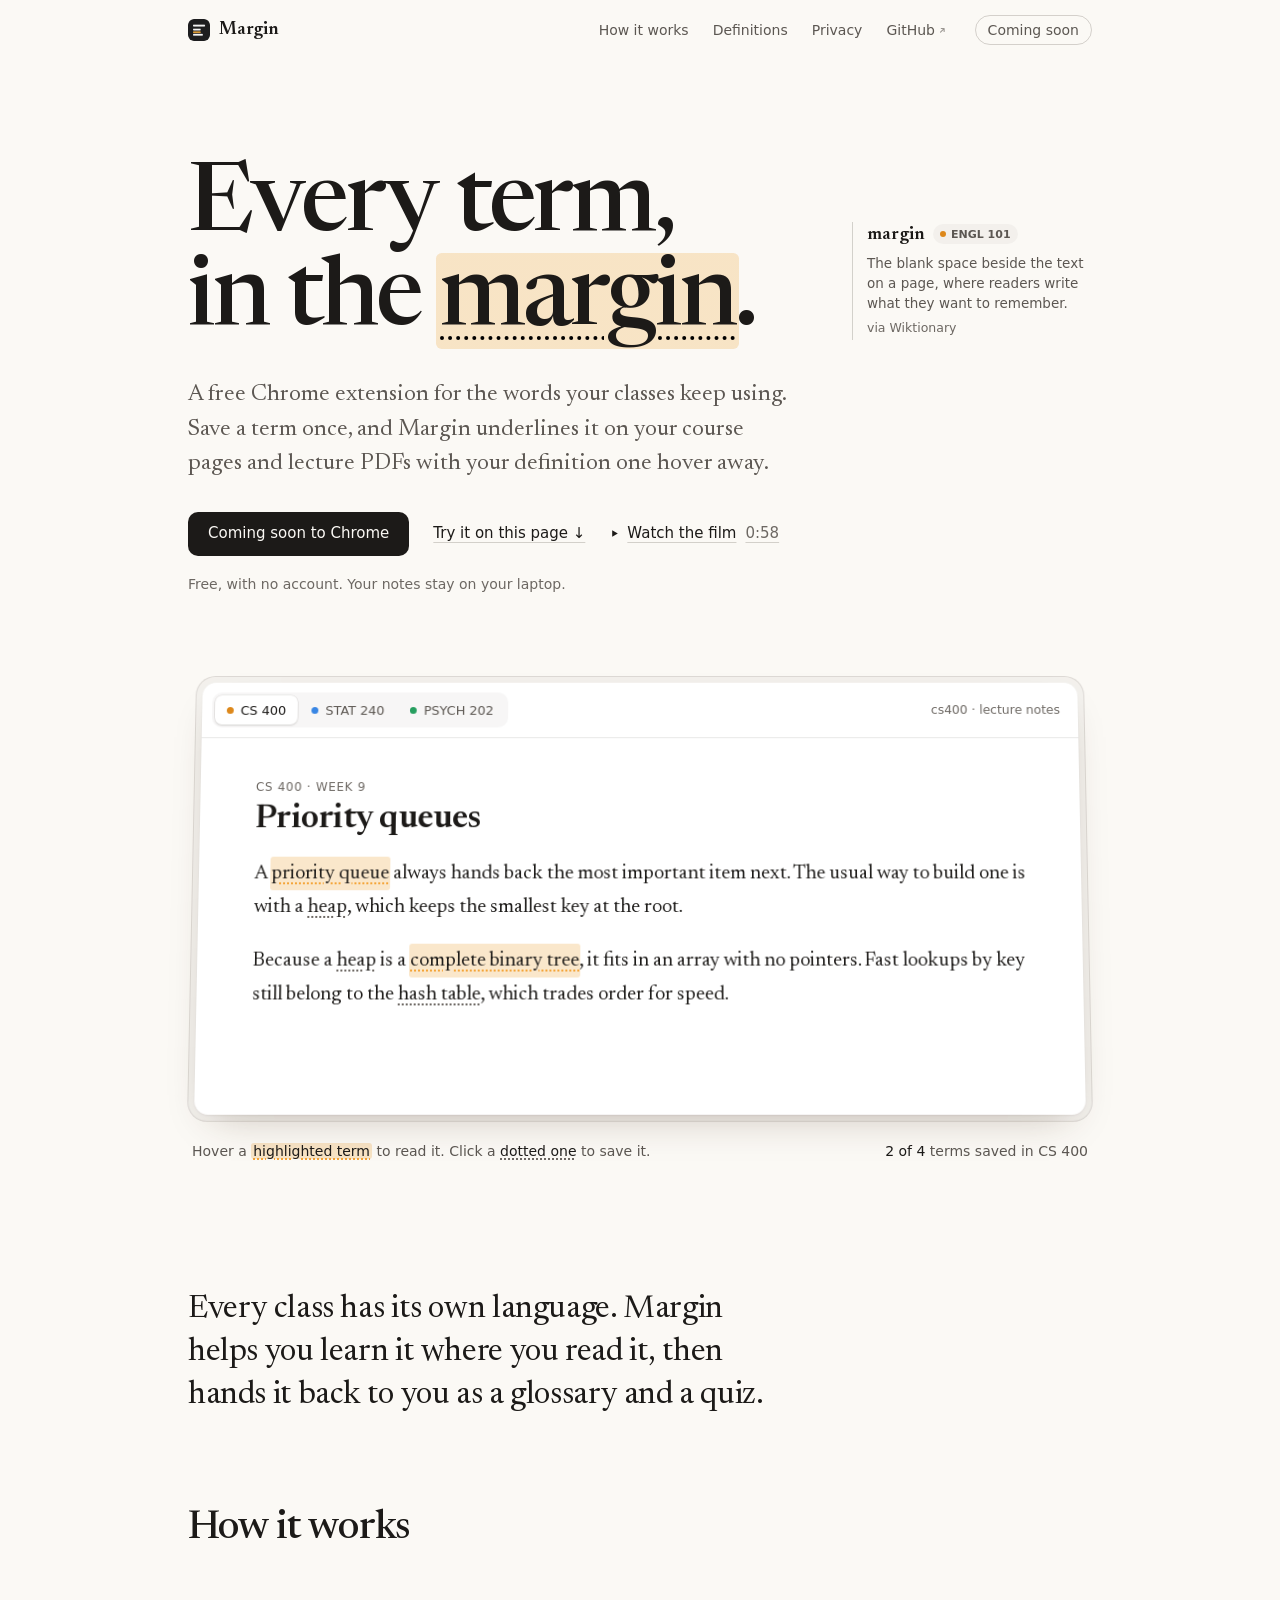
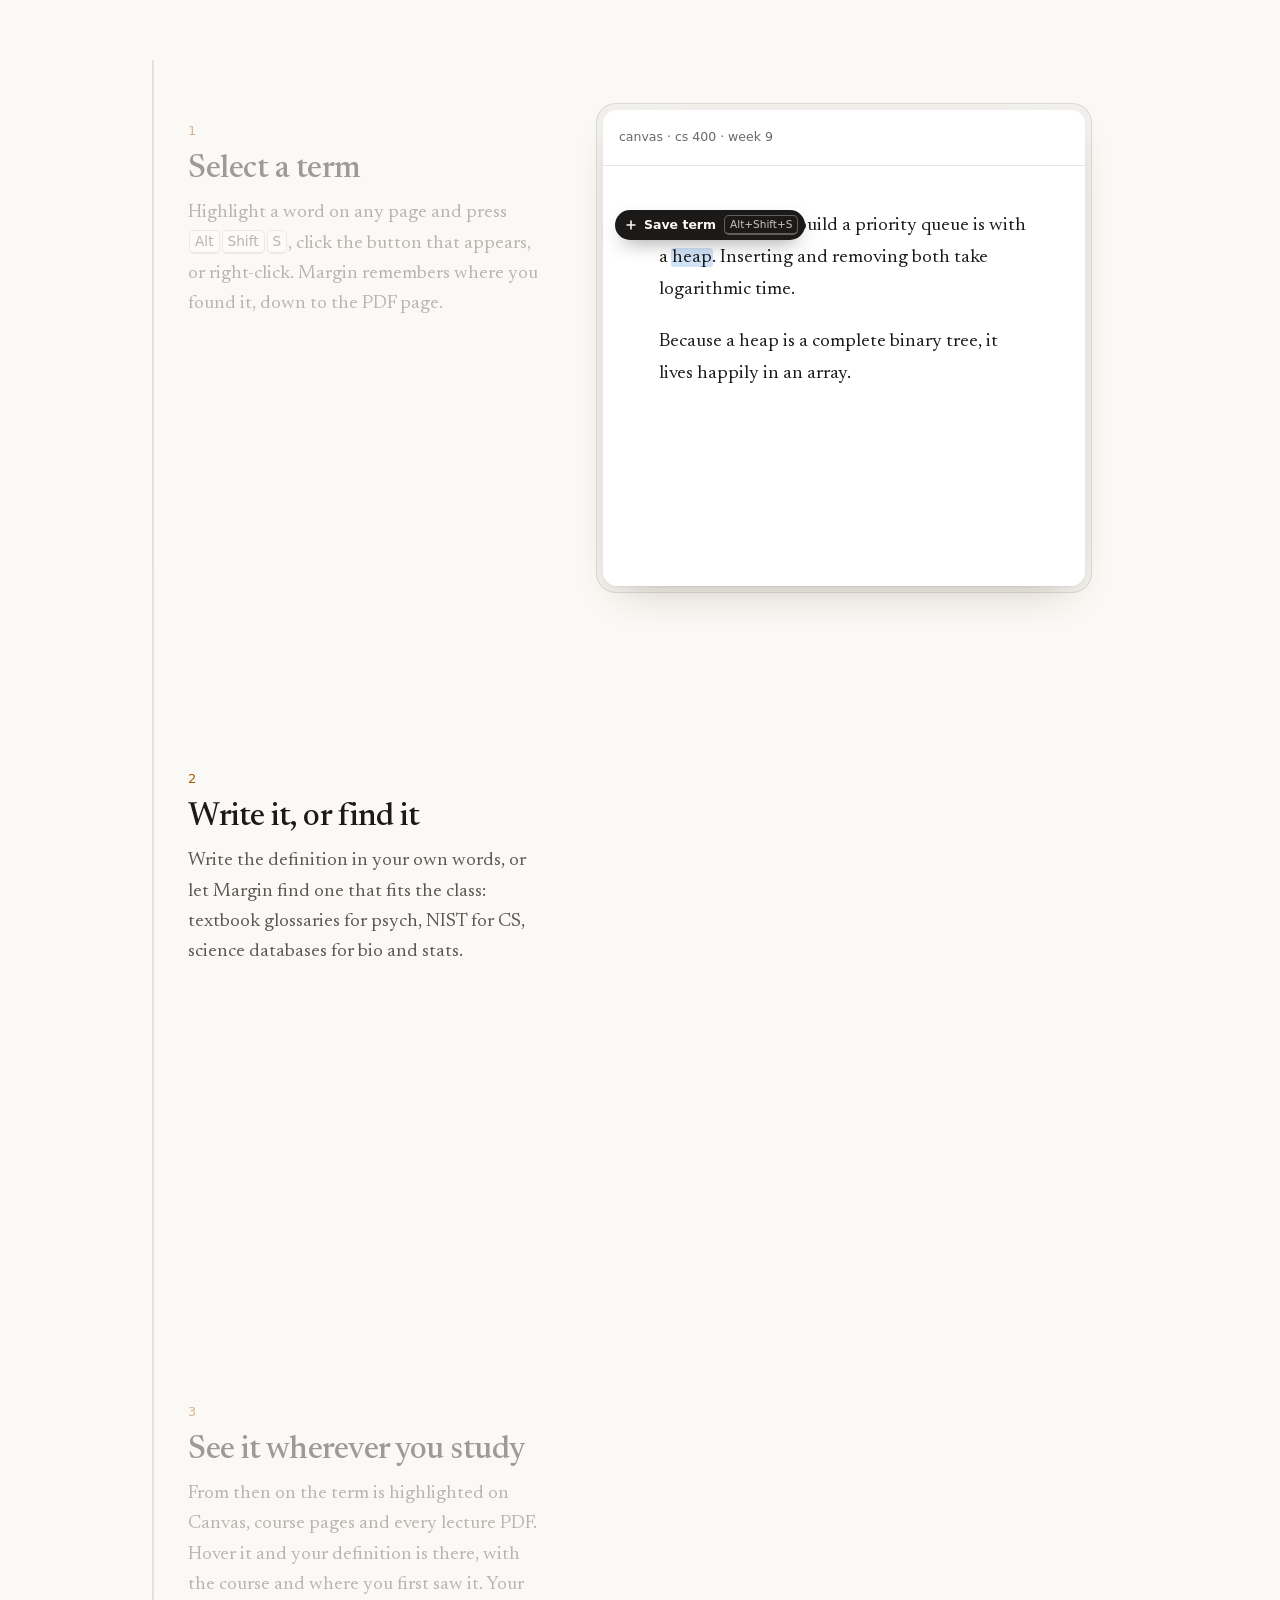
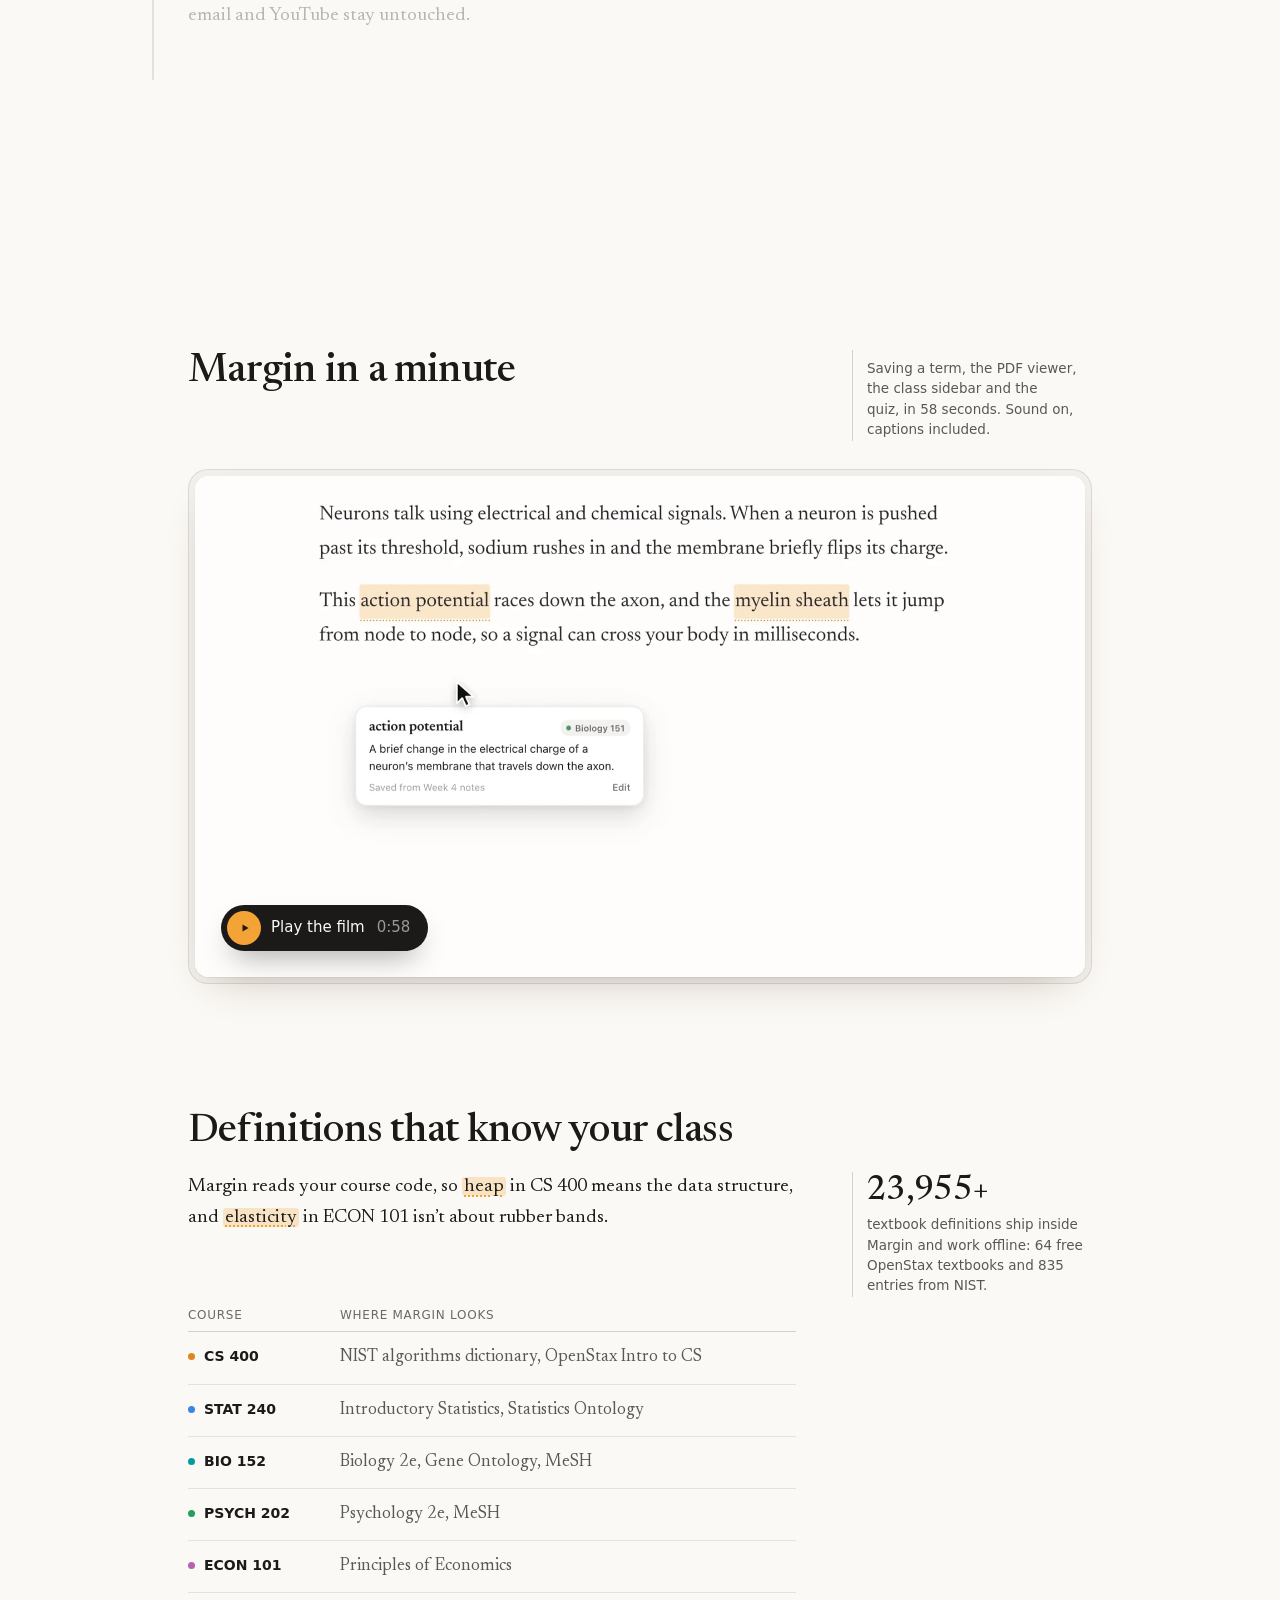
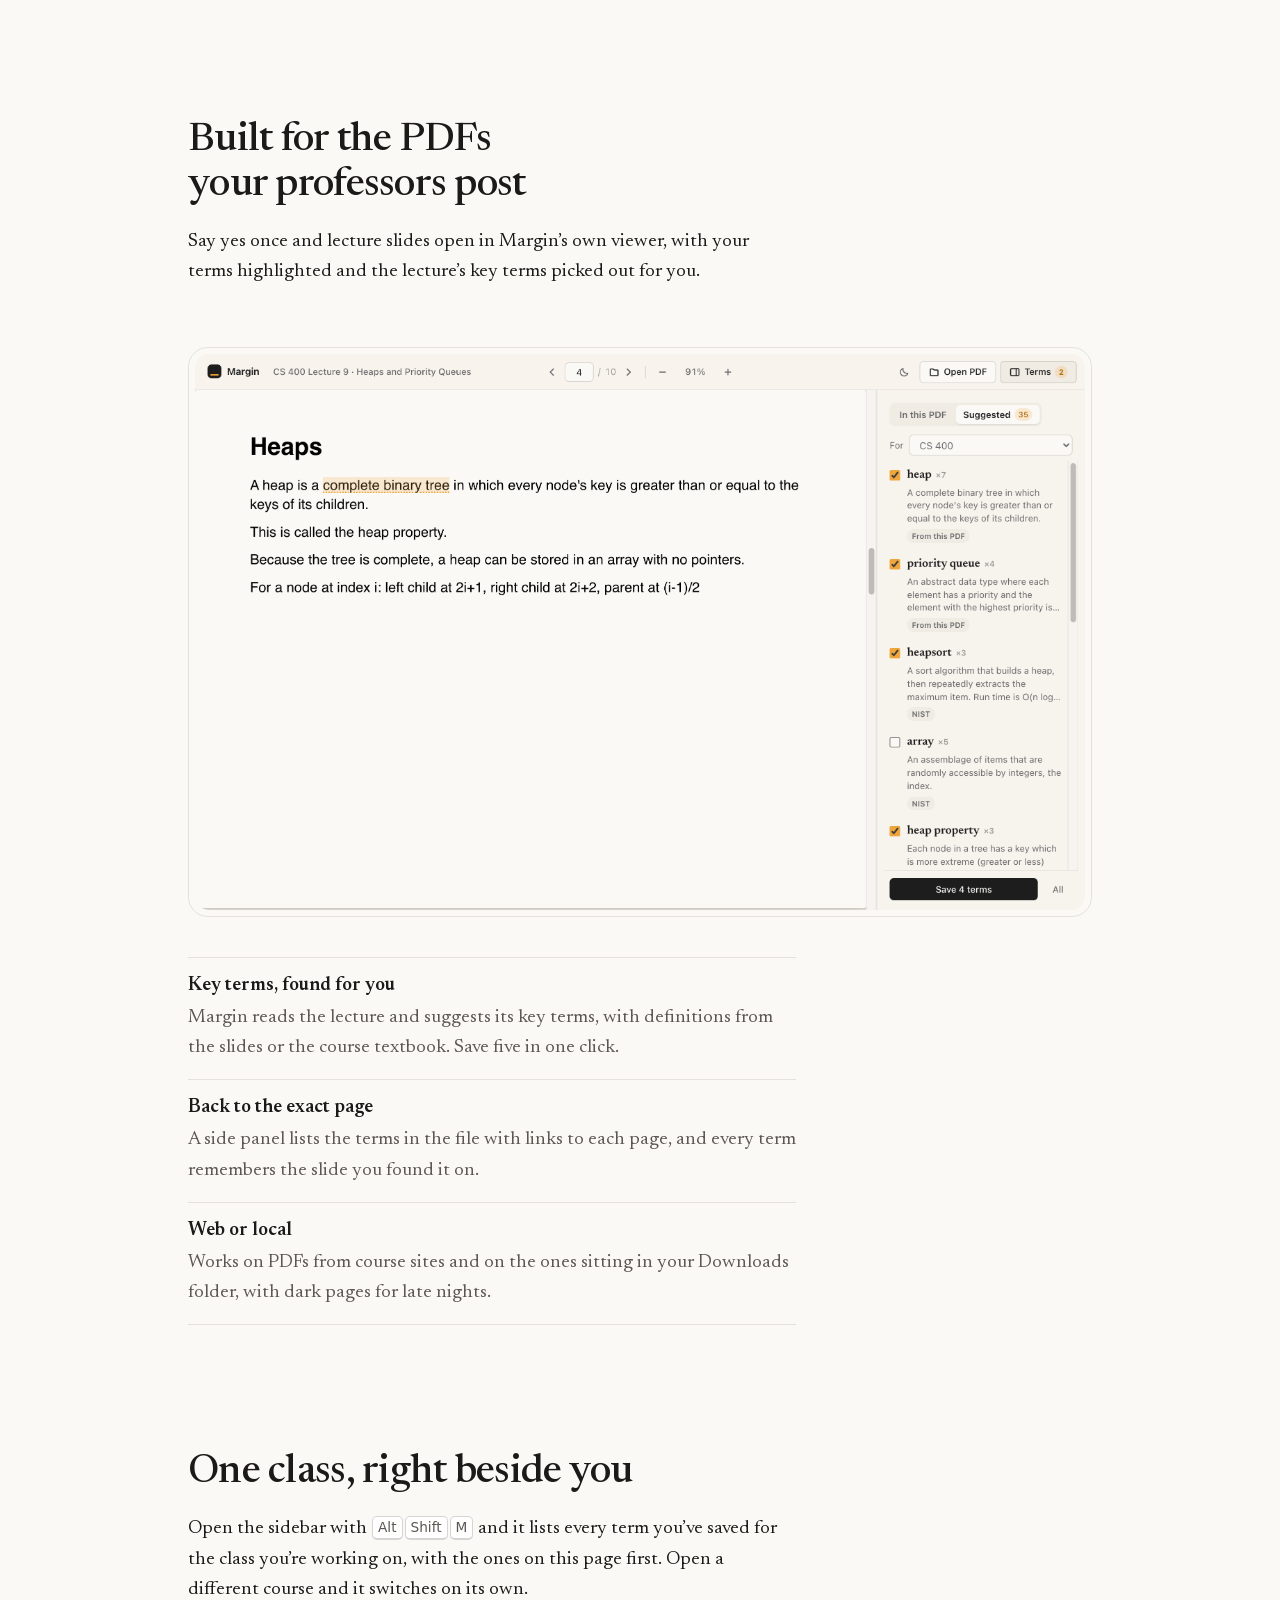
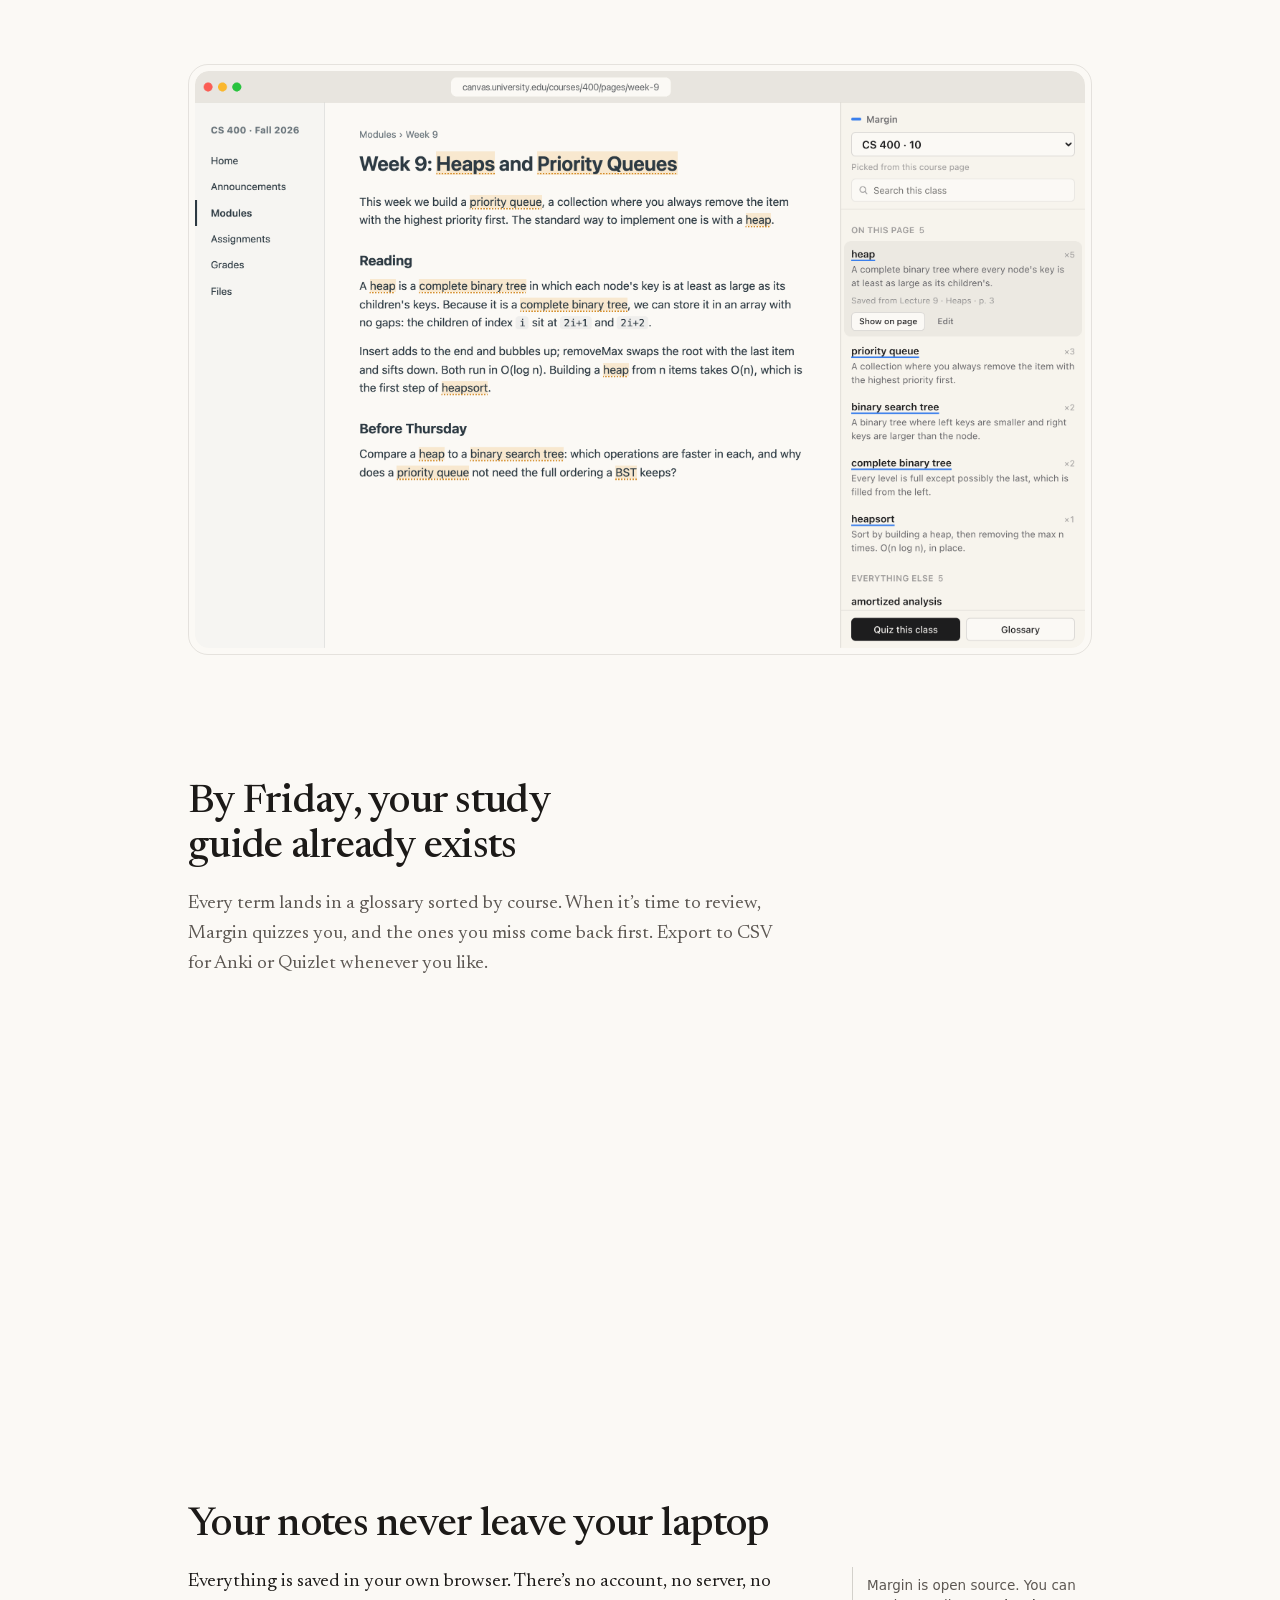
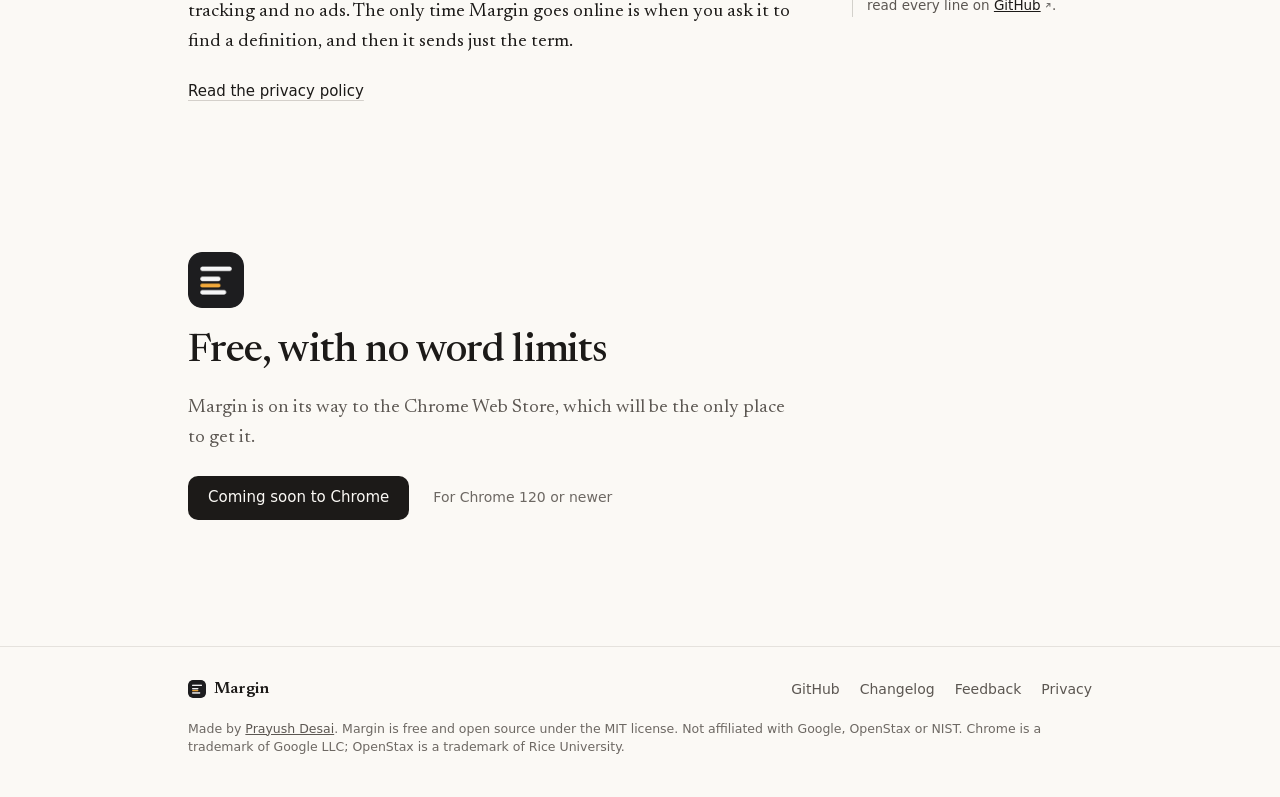
==== commit 10c65fab: "Add the one-minute film to the website and README The film gets its own section after How it works, " ====
--- a/site/index.html
+++ b/site/index.html
@@ -51,6 +51,7 @@
     <div class="cta-row">
       <span class="btn" aria-disabled="true">Coming soon to Chrome</span>
       <a class="link" href="#try">Try it on this page<span aria-hidden="true"> ↓</span></a>
+      <a class="link watch" href="#film" data-play><svg viewBox="0 0 12 12" aria-hidden="true"><path d="M3.5 2.4v7.2L9.6 6z"/></svg>Watch the film<span class="len">0:58</span></a>
     </div>
     <p class="fine">Free, with no account. Your notes stay on your laptop.</p>
   </div>
@@ -129,6 +130,30 @@
   </div>
 </section>
 
+<!-- The film -->
+<section class="sheet film" id="film" aria-labelledby="film-h">
+  <h2 id="film-h" class="col-text h2">Margin in a minute</h2>
+  <div class="note"><span class="note-def">Saving a term, the PDF viewer, the class sidebar and the quiz, in 58 seconds. Sound on, captions included.</span></div>
+  <figure class="col-wide film-fig">
+    <div class="frame"><div class="surface film-surface" id="filmBox">
+      <video id="filmVideo" preload="none" playsinline poster="assets/film/poster.webp" width="1920" height="1080" aria-label="Margin, a one-minute film">
+        <source src="assets/film/margin-film.mp4" type="video/mp4">
+        <track kind="captions" srclang="en" label="English" src="assets/film/margin-film.en.vtt">
+      </video>
+      <button class="film-play" id="filmPlay" type="button" aria-label="Play the film, 58 seconds, with sound">
+        <span class="film-pill"><span class="film-icon"><svg viewBox="0 0 12 12" aria-hidden="true"><path d="M3.5 2.4v7.2L9.6 6z"/></svg></span>Play the film<span class="len">0:58</span></span>
+      </button>
+      <div class="film-end" id="filmEnd" hidden>
+        <p class="film-end-h">Now try it yourself.</p>
+        <div class="cta-row">
+          <a class="btn" href="#try">Open the demo</a>
+          <button class="link" type="button" id="filmAgain">Watch again</button>
+        </div>
+      </div>
+    </div></div>
+  </figure>
+</section>
+
 <!-- Sources -->
 <section class="sheet" id="sources" aria-labelledby="src-h">
   <h2 id="src-h" class="col-text h2">Definitions that know your class</h2>
--- a/site/assets/site.css
+++ b/site/assets/site.css
@@ -246,6 +246,44 @@
 }
 .toast.show { opacity: 1; transform: translate(-50%, 0); }
 
+/* ---------- The film ---------- */
+.watch { display: inline-flex; align-items: center; gap: 7px; }
+.watch svg { width: 11px; height: 11px; fill: currentColor; }
+.len { margin-left: 2px; color: var(--ink-3); font-weight: 400; font-variant-numeric: tabular-nums; }
+.film { margin-top: clamp(80px, 12vh, 130px); }
+.film .h2 { margin-bottom: 0; }
+.film-fig { margin: 28px 0 0; }
+.film-surface { overflow: hidden; aspect-ratio: 16 / 9; background: var(--paper); }
+.film-surface video { display: block; width: 100%; height: 100%; object-fit: cover; }
+.film-play {
+  position: absolute; inset: 0; display: flex; align-items: flex-end; justify-content: flex-start; padding: clamp(14px, 2.4vw, 26px);
+  border: 0; background: transparent; cursor: pointer; transition: opacity 300ms var(--out);
+}
+.film-pill {
+  display: inline-flex; align-items: center; gap: 10px; height: 46px; padding: 0 18px 0 6px; border-radius: 999px;
+  background: var(--ink); color: var(--paper); font: 500 15px/1 var(--ui); box-shadow: 0 14px 30px -12px oklch(15% 0 0 / 0.45);
+  transition: transform 350ms var(--out);
+}
+.film-pill .len { color: oklch(100% 0 0 / 0.55); }
+.film-icon { display: grid; place-items: center; width: 34px; height: 34px; border-radius: 50%; background: var(--amber); color: var(--ink); transition: transform 350ms var(--out); }
+.film-icon svg { width: 12px; height: 12px; fill: currentColor; margin-left: 2px; }
+.film-play:hover .film-pill { transform: translateY(-2px); }
+.film-play:hover .film-icon { transform: scale(1.08); }
+.film.playing .film-play { opacity: 0; pointer-events: none; }
+.film-end {
+  position: absolute; inset: 0; display: flex; flex-direction: column; align-items: center; justify-content: center; gap: 4px; text-align: center;
+  background: color-mix(in oklch, var(--paper) 86%, transparent); -webkit-backdrop-filter: blur(18px) saturate(1.1); backdrop-filter: blur(18px) saturate(1.1); animation: film-end 700ms var(--out) both;
+}
+.film-end[hidden] { display: none; }
+@keyframes film-end { from { opacity: 0; } }
+.film-end > * { animation: rise 700ms var(--out) 120ms both; opacity: 0; transform: translateY(8px); }
+.film-end > .cta-row { animation-delay: 220ms; }
+@media (prefers-reduced-motion: reduce) { .film-end, .film-end > * { animation: none; opacity: 1; transform: none; } }
+.film-end-h { margin: 0; font: 500 clamp(26px, 3.4vw, 40px)/1.1 var(--serif); letter-spacing: -0.018em; }
+.film-end .cta-row { justify-content: center; margin-top: 18px; }
+.film-end button.link { border: 0; background: none; padding: 0; cursor: pointer; }
+@media (max-width: 640px) { .film-pill { height: 40px; font-size: 14px; } .film-icon { width: 30px; height: 30px; } .film-end .cta-row { margin-top: 10px; } }
+
 /* ---------- How it works: steps scroll, the page beside them stays put and plays along ---------- */
 .how { display: grid; grid-template-columns: minmax(0, 22rem) minmax(0, 1fr); gap: var(--gap); margin-top: -8vh; }
 .how-steps { position: relative; }
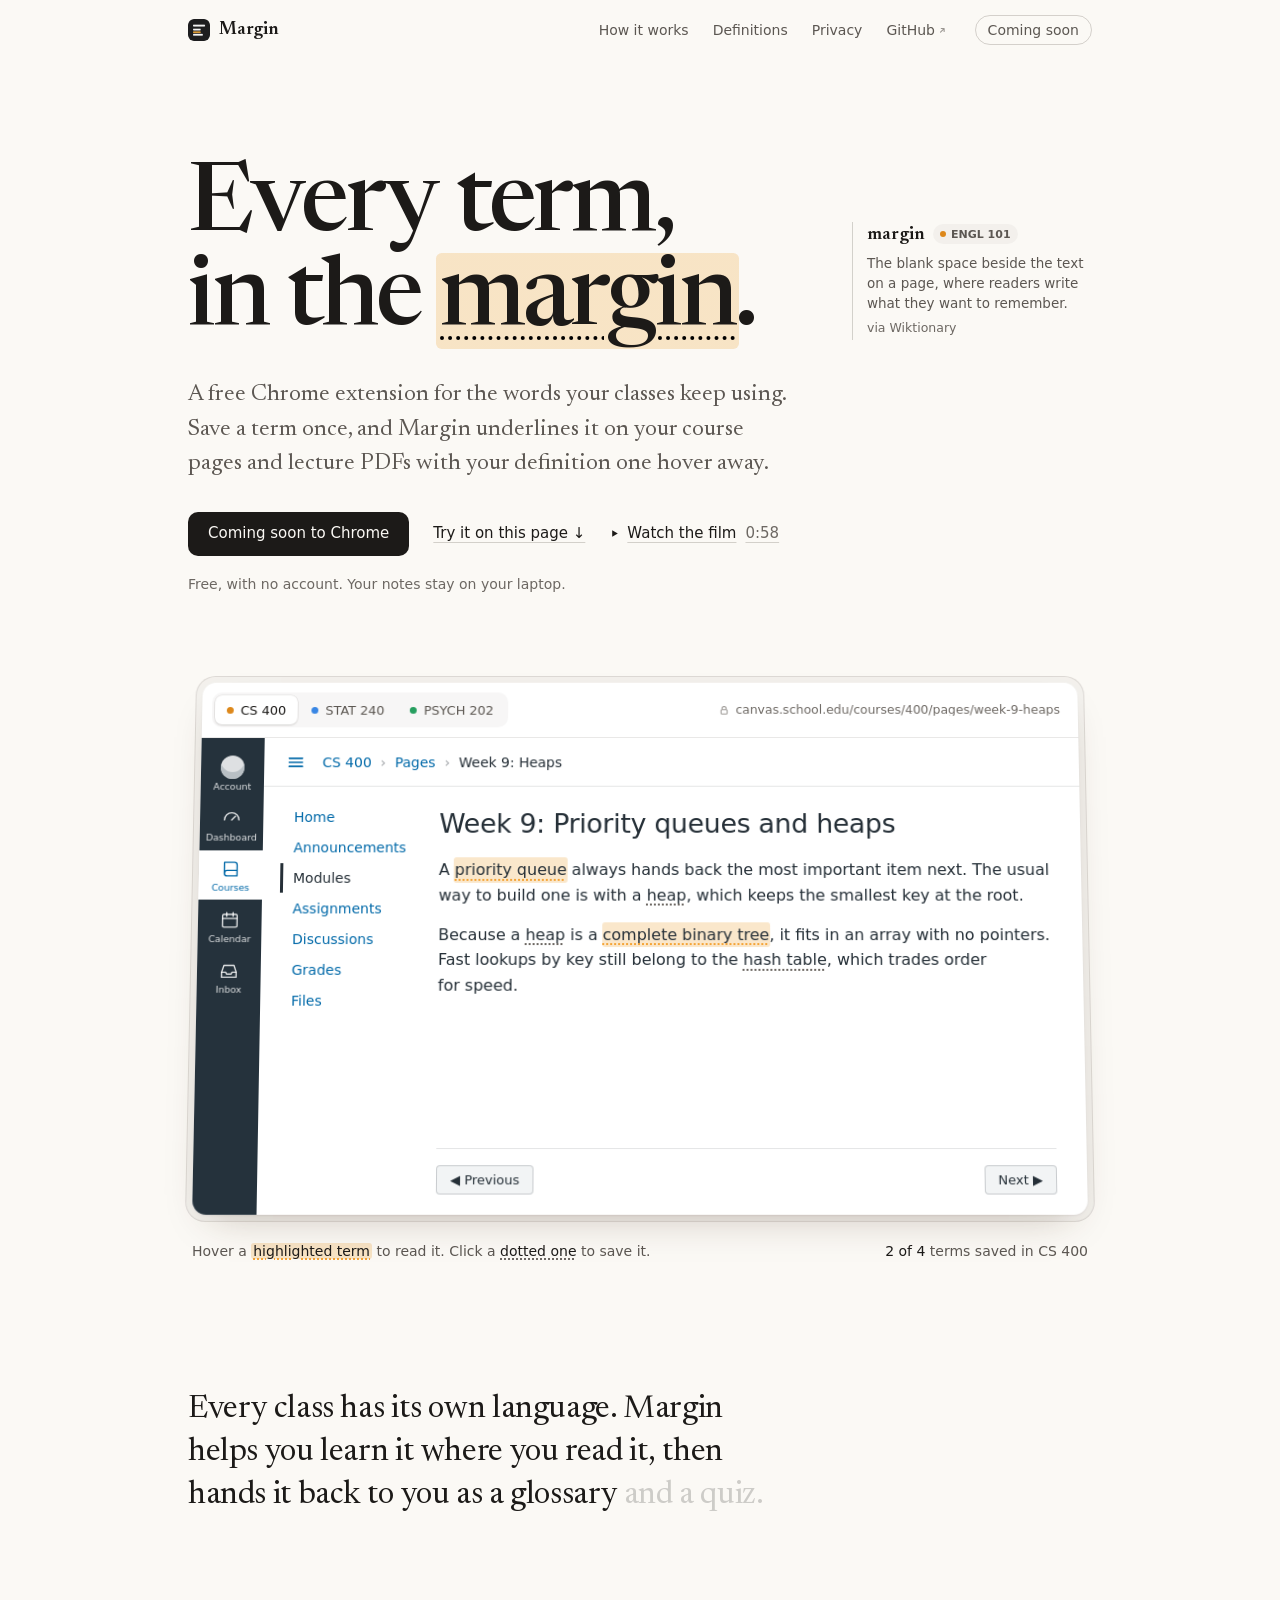
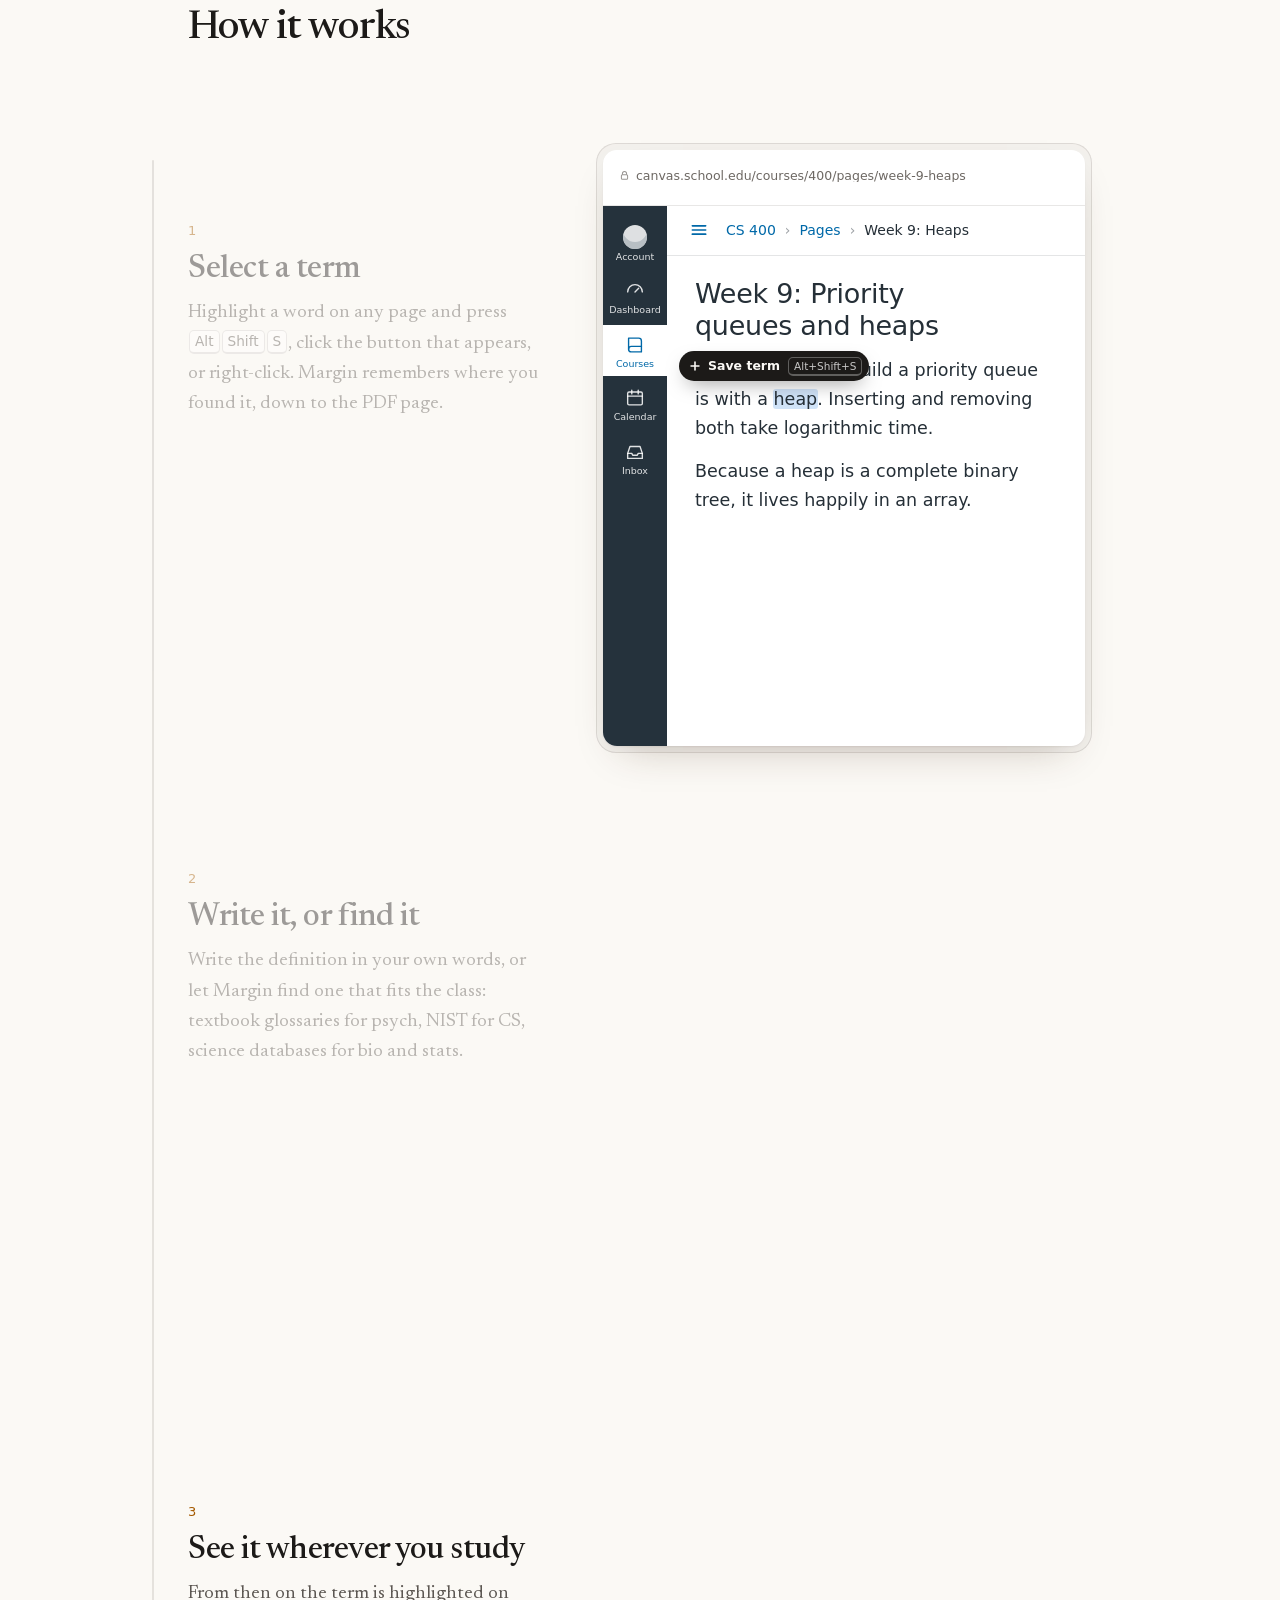
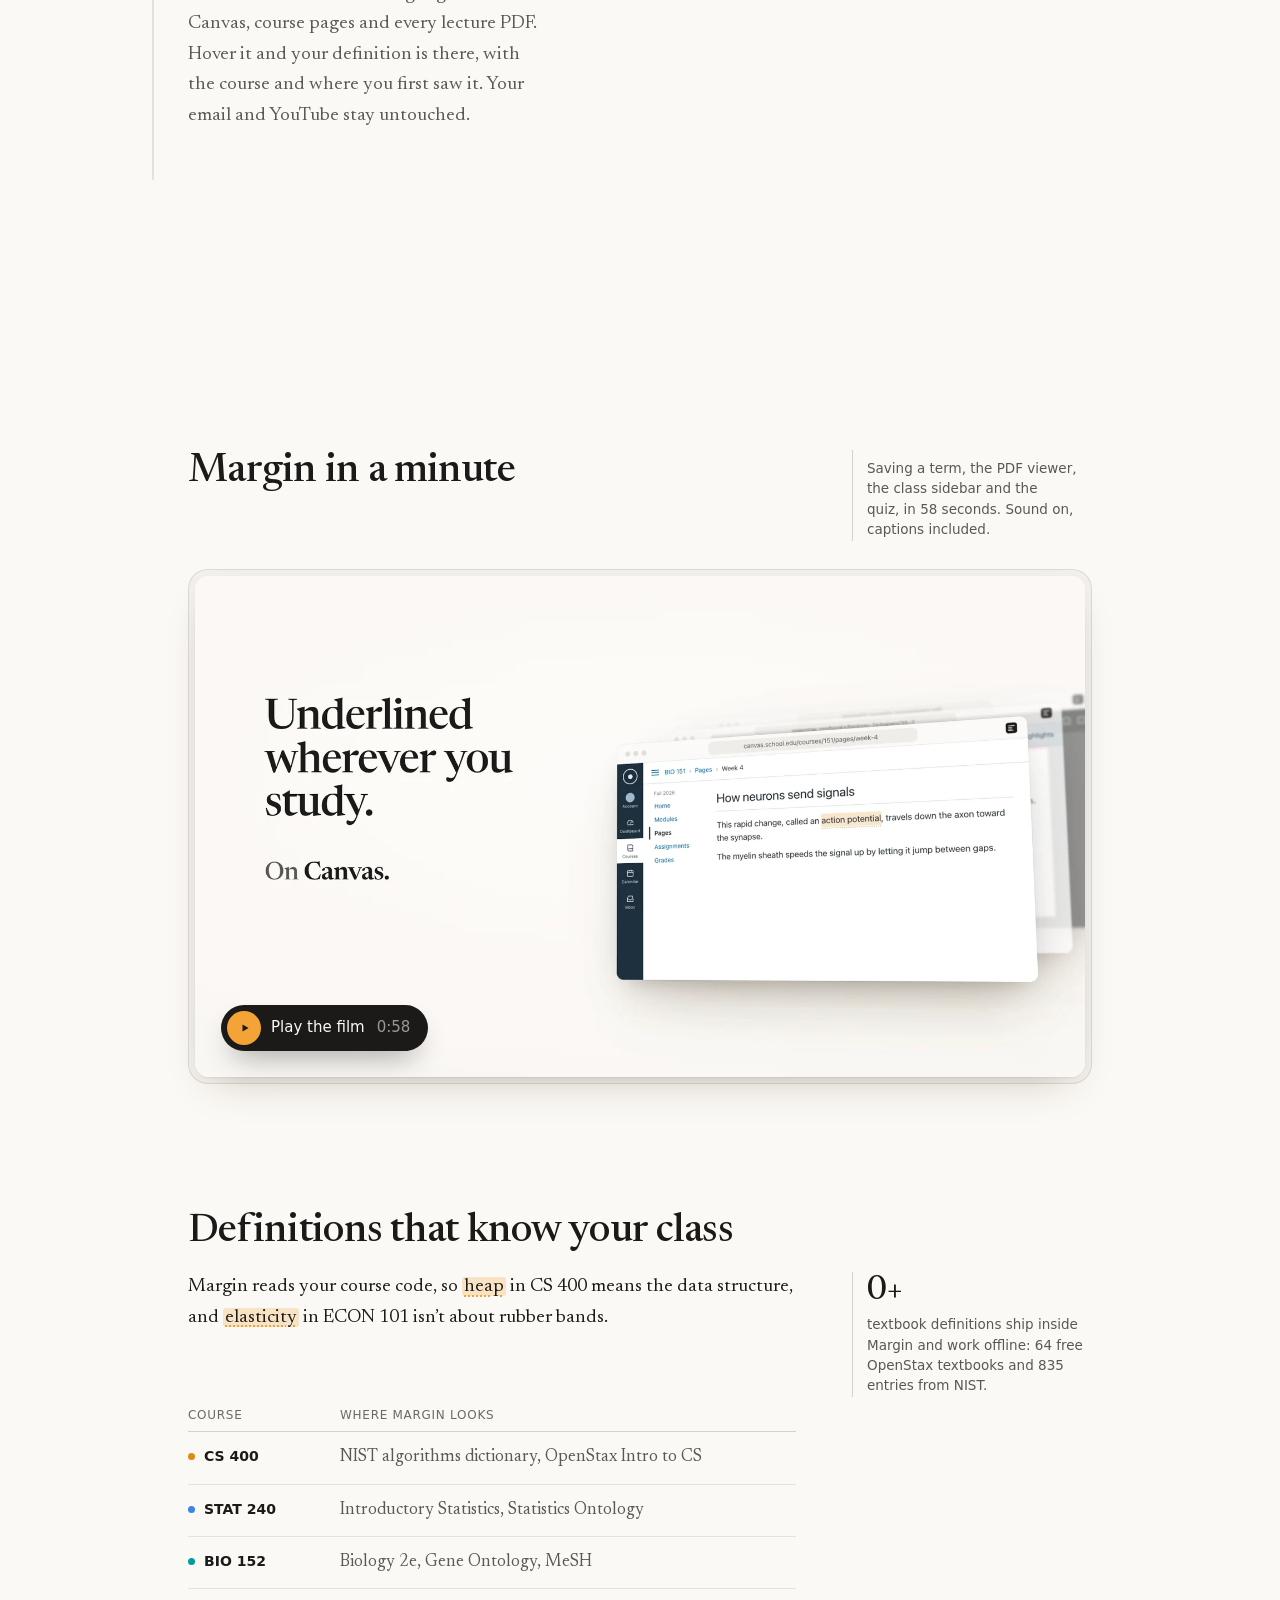
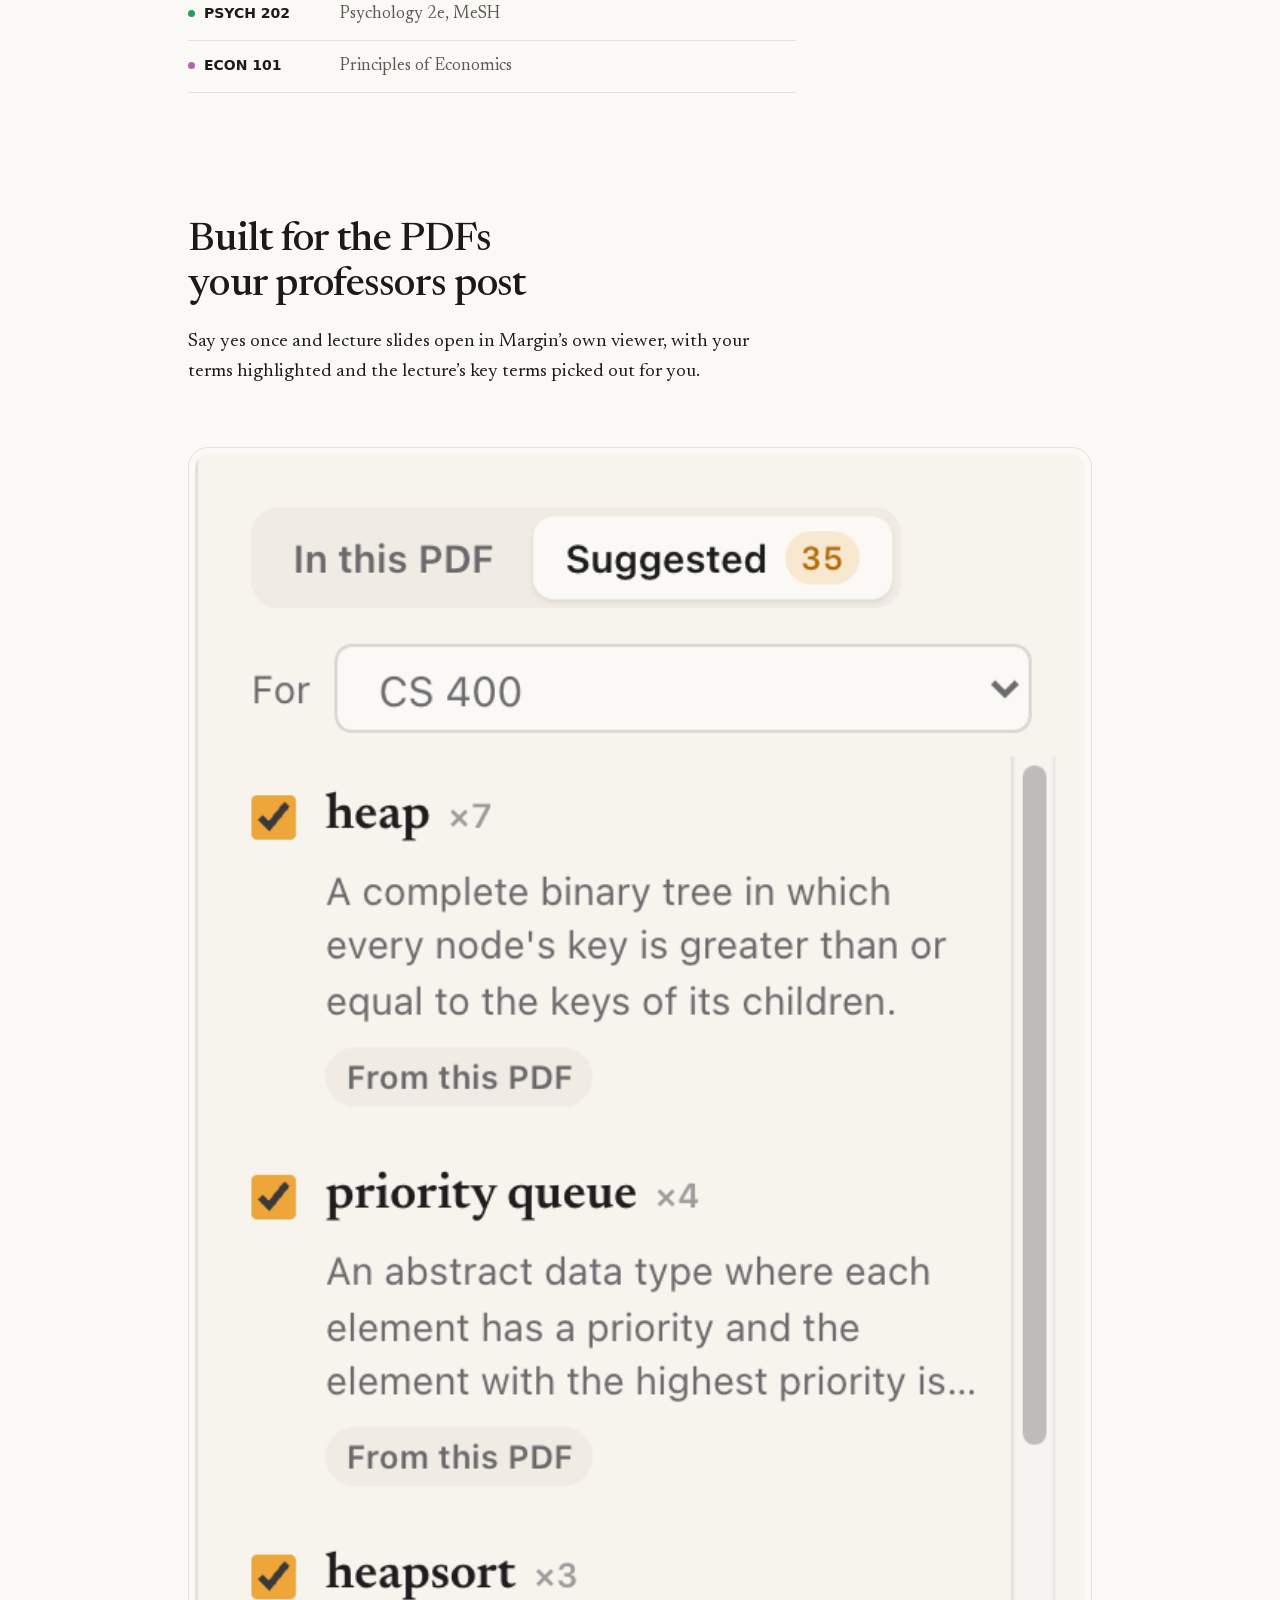
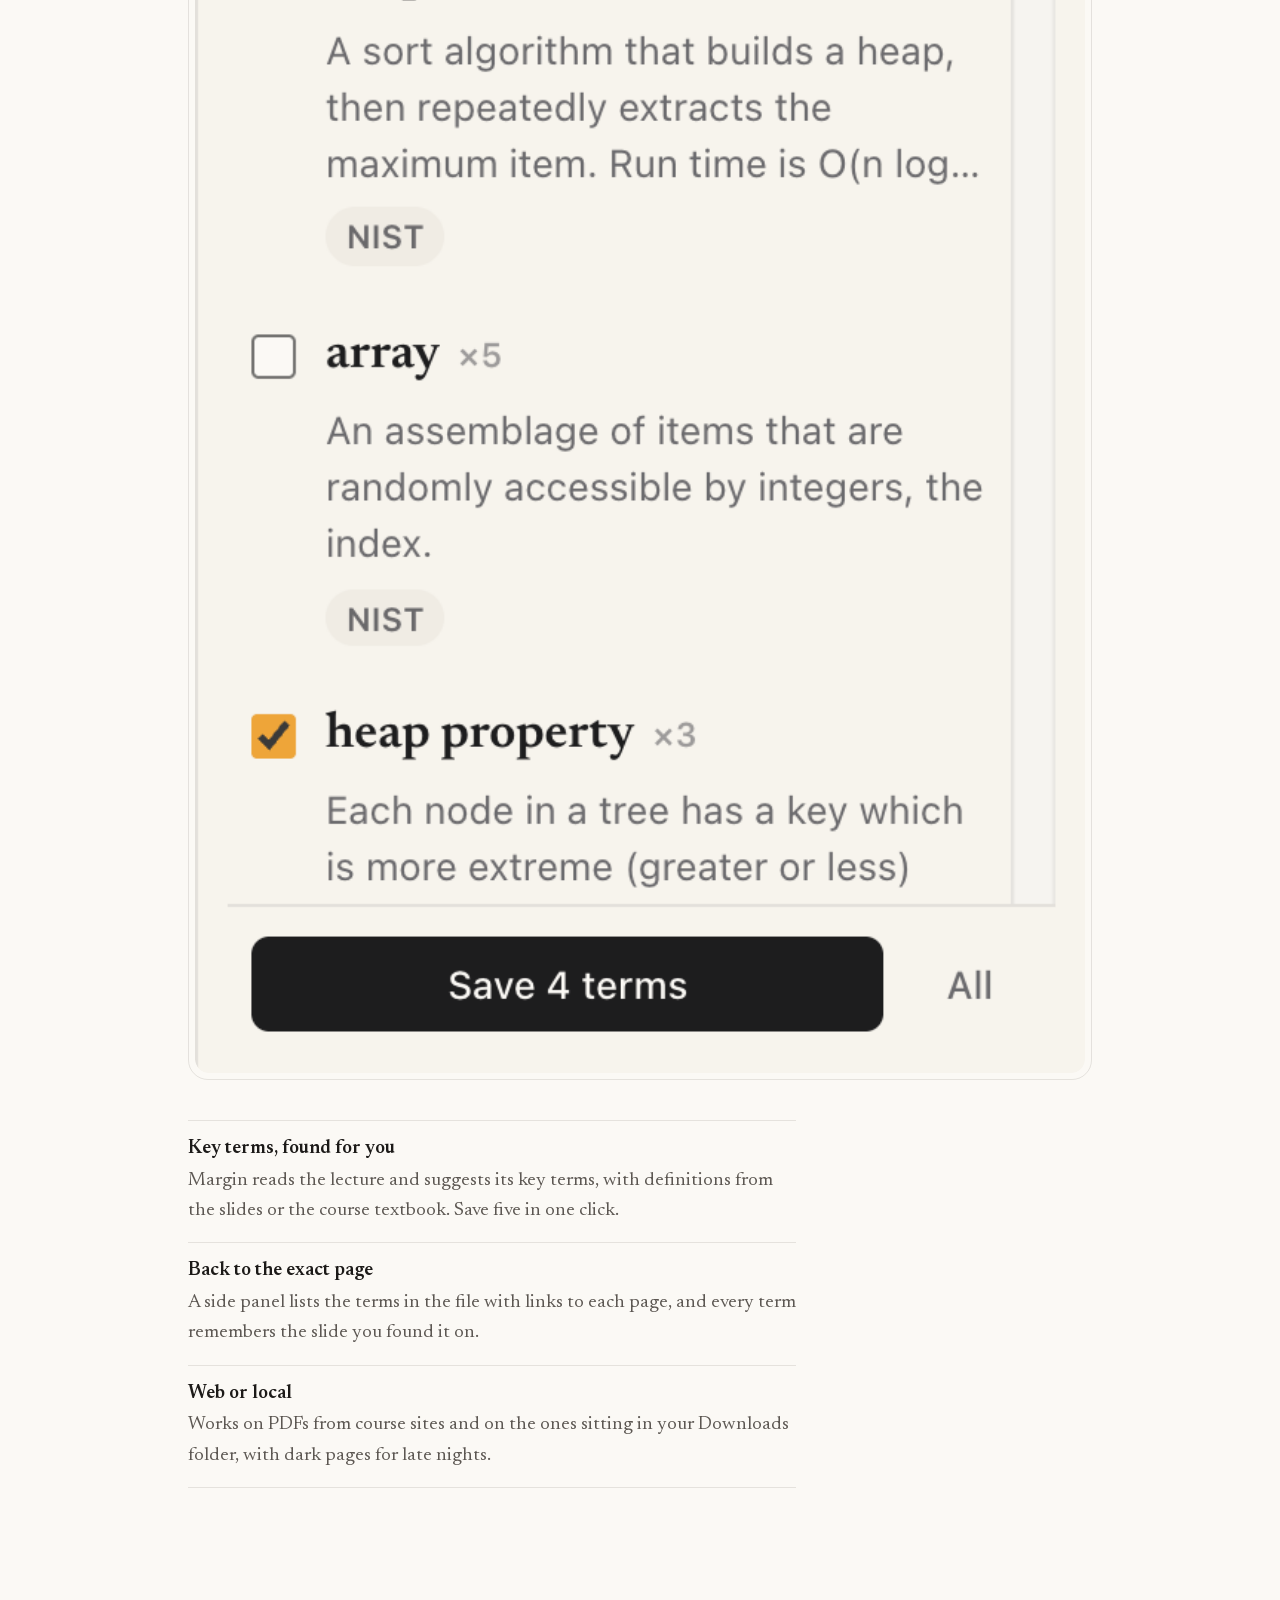
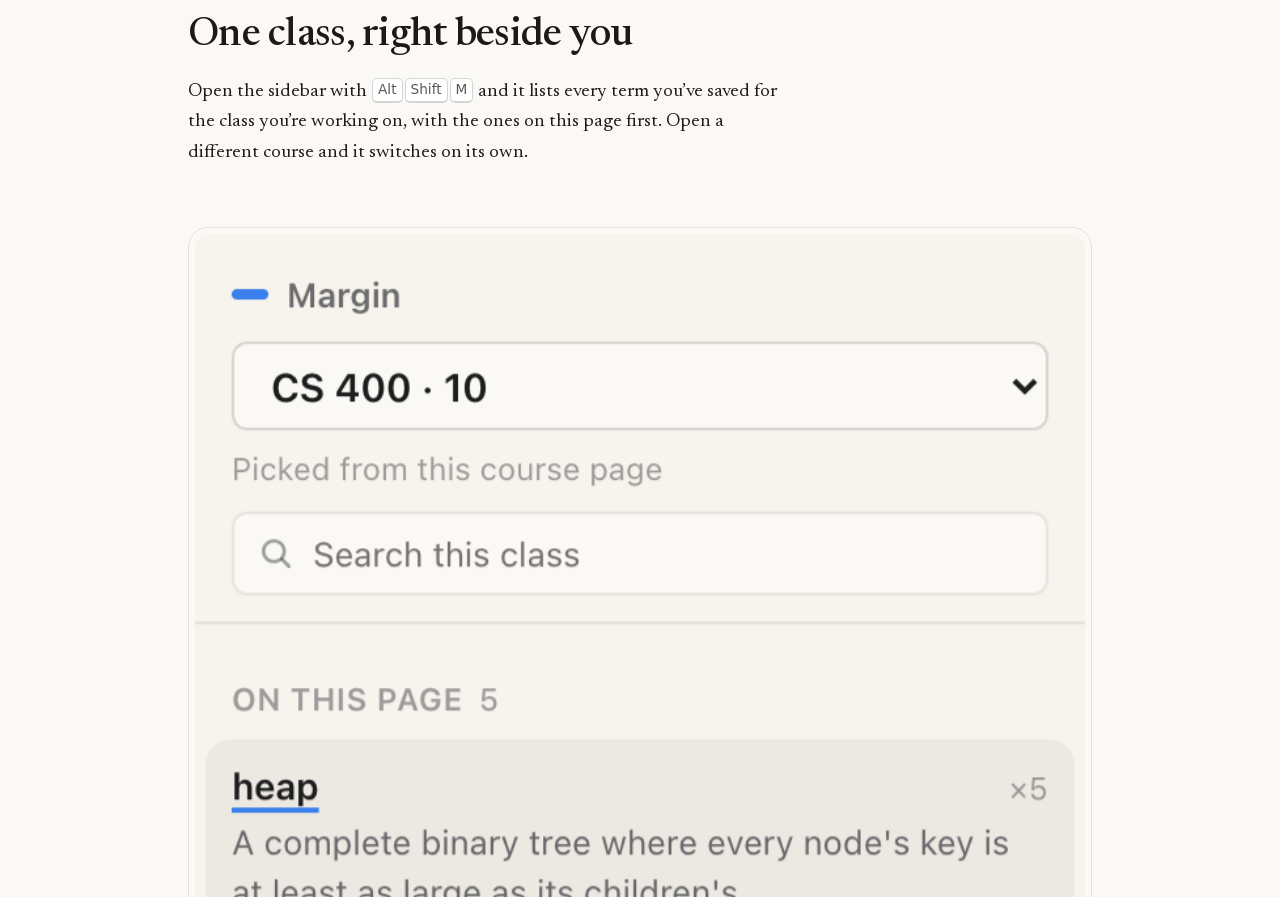
==== commit a62d41e2: "Make Canvas, lecture slides and textbooks look like themselves The demo's three classes now open on " ====
--- a/site/index.html
+++ b/site/index.html
@@ -68,9 +68,9 @@
             <button type="button" data-course="stat" aria-pressed="false"><i style="background:var(--stat)"></i>STAT 240</button>
             <button type="button" data-course="psych" aria-pressed="false"><i style="background:var(--psych)"></i>PSYCH 202</button>
           </div>
-          <span class="url" id="demoUrl">cs400 · lecture notes</span>
+          <span class="url" id="demoUrl">canvas.school.edu/courses/400/pages/week-9-heaps</span>
         </div>
-        <article class="doc demo-doc" id="demoDoc"></article>
+        <article class="doc demo-doc" id="demoDoc" data-kind="canvas"></article>
       </div>
     </div>
     <div class="demo-cap">
@@ -105,8 +105,18 @@
     <div class="how-stage-wrap">
       <div class="how-stage" id="howStage" data-active="1" aria-hidden="true">
         <div class="frame"><div class="surface">
-          <div class="stage-top"><span class="url">canvas · cs 400 · week 9</span></div>
+          <div class="stage-top"><span class="url"><svg viewBox="0 0 16 16" aria-hidden="true"><path d="M5 7V5.2a3 3 0 0 1 6 0V7"/><rect x="3.5" y="7" width="9" height="6.5" rx="1.5"/></svg><span>canvas.school.edu/courses/400/pages/week-9-heaps</span></span></div>
+          <div class="cv cv-stage">
+          <nav class="cv-rail" aria-hidden="true">
+            <span class="cv-r"><i class="cv-avatar"></i>Account</span>
+            <span class="cv-r"><svg viewBox="0 0 24 24"><path d="M4 13a8 8 0 1 1 16 0"/><path d="m12 13 4-4"/></svg>Dashboard</span>
+            <span class="cv-r on"><svg viewBox="0 0 24 24"><path d="M5 4.5h11a3 3 0 0 1 3 3v12H8a3 3 0 0 1-3-3z"/><path d="M5 16.5a3 3 0 0 1 3-3h11"/></svg>Courses</span>
+            <span class="cv-r"><svg viewBox="0 0 24 24"><rect x="4" y="5.5" width="16" height="14" rx="1.5"/><path d="M4 10h16M8.5 3.5v4M15.5 3.5v4"/></svg>Calendar</span>
+            <span class="cv-r"><svg viewBox="0 0 24 24"><path d="M4 13.5 6.5 6h11l2.5 7.5V19H4z"/><path d="M4 13.5h4.5l1 2h5l1-2H20"/></svg>Inbox</span>
+          </nav>
           <article class="doc stage-doc">
+            <div class="cv-crumbs" aria-hidden="true"><svg viewBox="0 0 24 24"><path d="M4 7h16M4 12h16M4 17h16"/></svg><span class="cv-a">CS 400</span><span class="cv-sep">›</span><span class="cv-a">Pages</span><span class="cv-sep">›</span><span>Week 9: Heaps</span></div>
+            <h3 class="cv-title">Week 9: Priority queues and heaps</h3>
             <p>The usual way to build a priority queue is with a <span class="t heap1">heap</span>. Inserting and removing both take logarithmic time.</p>
             <p>Because a <span class="t heap2">heap</span> is a complete binary tree, it lives happily in an array.</p>
             <span class="pill"><svg viewBox="0 0 16 16"><path d="M8 3.5v9M3.5 8h9"/></svg>Save term<kbd>⌥⇧S</kbd></span>
@@ -124,6 +134,7 @@
               <div class="card-meta"><span>Week 9 notes</span><span>via NIST</span></div>
             </div>
           </article>
+          </div>
         </div></div>
       </div>
     </div>
--- a/site/assets/site.css
+++ b/site/assets/site.css
@@ -197,6 +197,120 @@
 @keyframes just { from { background: oklch(80% 0.15 75 / 0.85); } }
 .demo-doc .cand { text-decoration-color: var(--ink-3); transition: background-color 150ms; }
 .demo-doc .cand:hover, .demo-doc .cand.open { background: var(--wash); }
+/* ---------- Demo surfaces: a Canvas page, a lecture PDF, an online textbook ---------- */
+.url { display: inline-flex; align-items: center; justify-content: flex-end; gap: 6px; min-width: 0; }
+.url span { min-width: 0; overflow: hidden; text-overflow: ellipsis; }
+.demo-tabs { flex: none; max-width: 100%; }
+.demo-top .url { flex: 1 1 0; }
+.stage-top .url { justify-content: flex-start; max-width: 100%; }
+.url svg { flex: none; width: 11px; height: 11px; fill: none; stroke: currentColor; stroke-width: 1.5; opacity: 0.7; }
+.demo-doc[data-kind] { display: flex; min-height: 480px; padding: 0; overflow: hidden; border-radius: 0 0 calc(var(--r, 20px) - var(--p, 6px)) calc(var(--r, 20px) - var(--p, 6px)); }
+.demo-doc[data-kind] > * { flex: 1; min-width: 0; }
+.demo-doc p { margin: 0; }
+.cv svg, .pv svg, .tb svg { fill: none; stroke: currentColor; stroke-width: 1.6; stroke-linecap: round; stroke-linejoin: round; }
+
+/* Canvas: dark global rail, blue course nav, breadcrumb bar, sans page */
+.cv {
+  --cv-nav: oklch(31% 0.025 240); --cv-link: oklch(50% 0.13 245); --cv-ink: oklch(30% 0.02 240); --cv-line: oklch(30% 0.02 240 / 0.12);
+  display: flex; font: 400 16px/1.6 var(--ui); color: var(--cv-ink); letter-spacing: 0;
+}
+.cv-rail { flex: none; width: 64px; padding: 10px 0; background: var(--cv-nav); display: flex; flex-direction: column; align-items: center; gap: 2px; }
+.cv-r { display: flex; flex-direction: column; align-items: center; gap: 3px; width: 100%; padding: 8px 0 7px; font: 500 9.5px/1 var(--ui); color: oklch(100% 0 0 / 0.86); }
+.cv-r svg { width: 22px; height: 22px; stroke-width: 1.5; }
+.cv-r.on { background: var(--surface); color: var(--cv-link); }
+.cv-avatar { width: 24px; height: 24px; border-radius: 50%; background: oklch(100% 0 0 / 0.85); box-shadow: inset 0 -7px 0 oklch(80% 0.01 240); }
+.cv-main { flex: 1; min-width: 0; display: flex; flex-direction: column; }
+.cv-crumbs { display: flex; align-items: center; gap: 9px; height: 50px; padding: 0 22px; border-bottom: 1px solid var(--cv-line); font: 400 14px/1 var(--ui); color: var(--cv-ink); white-space: nowrap; overflow: hidden; }
+.cv-crumbs svg { flex: none; width: 20px; height: 20px; color: var(--cv-link); margin-right: 8px; stroke-width: 2; }
+.cv-a { color: var(--cv-link); }
+.cv-sep { color: oklch(30% 0.02 240 / 0.45); }
+.cv-body { flex: 1; display: flex; min-height: 0; }
+.cv-course { flex: none; width: 152px; padding: 16px 0 0 18px; display: flex; flex-direction: column; gap: 1px; font: 400 14px/1 var(--ui); color: var(--cv-link); }
+.cv-course span { padding: 8px 0 8px 10px; border-left: 3px solid transparent; }
+.cv-course .on { color: var(--cv-ink); border-left-color: var(--cv-ink); font-weight: 500; }
+.cv-page { flex: 1; min-width: 0; display: flex; flex-direction: column; gap: 14px; padding: 22px 30px 20px 26px; }
+.cv-title { margin: 0 0 4px; font: 400 27px/1.2 var(--ui); letter-spacing: -0.01em; color: var(--cv-ink); }
+.cv-foot { margin-top: auto; padding-top: 16px; border-top: 1px solid var(--cv-line); display: flex; justify-content: space-between; }
+.cv-btn { padding: 7px 13px; border: 1px solid oklch(30% 0.02 240 / 0.2); border-radius: 4px; background: oklch(96.5% 0.003 240); font: 400 13px/1 var(--ui); color: var(--cv-ink); }
+
+/* Lecture PDF: dark viewer toolbar, page thumbnails, a 16:9 slide */
+.pv { --pv-bar: oklch(27% 0.006 250); --pv-bg: oklch(43% 0.007 250); display: flex; flex-direction: column; background: var(--pv-bg); font-family: var(--ui); }
+.pv-bar { display: flex; align-items: center; gap: 12px; height: 46px; padding: 0 16px; background: var(--pv-bar); color: oklch(100% 0 0 / 0.9); font: 400 13px/1 var(--ui); box-shadow: 0 1px 3px oklch(0% 0 0 / 0.3); position: relative; z-index: 1; }
+.pv-bar svg { flex: none; width: 18px; height: 18px; }
+.pv-file { font-weight: 500; white-space: nowrap; overflow: hidden; text-overflow: ellipsis; }
+.pv-mid { margin: 0 auto; display: flex; align-items: center; gap: 8px; color: oklch(100% 0 0 / 0.75); white-space: nowrap; }
+.pv-num { min-width: 26px; padding: 4px 6px; border-radius: 3px; background: oklch(0% 0 0 / 0.35); color: #fff; text-align: center; }
+.pv-mid i { width: 1px; height: 16px; margin: 0 6px; background: oklch(100% 0 0 / 0.2); }
+.pv-mid b { font-weight: 400; font-size: 17px; color: #fff; }
+.pv-zoom { padding: 4px 7px; border-radius: 3px; background: oklch(0% 0 0 / 0.35); color: #fff; }
+.pv-tools { display: flex; gap: 14px; }
+.pv-body { flex: 1; display: flex; min-height: 0; }
+.pv-thumbs { flex: none; width: 92px; padding: 18px 0; display: flex; flex-direction: column; align-items: center; gap: 14px; background: oklch(35% 0.006 250); font: 400 11px/1 var(--ui); color: oklch(100% 0 0 / 0.7); }
+.pv-thumbs span { display: flex; flex-direction: column; align-items: center; gap: 6px; }
+.pv-thumbs i { display: block; width: 60px; aspect-ratio: 16 / 9; border-radius: 1px; background: linear-gradient(oklch(62% 0.16 255) 0 3px, #fff 3px) ; box-shadow: 0 1px 2px oklch(0% 0 0 / 0.4); }
+.pv-thumbs i::after { content: ""; display: block; margin: 9px 8px 0; height: 14px; background: repeating-linear-gradient(oklch(80% 0.005 250) 0 1.5px, transparent 1.5px 4.5px); }
+.pv-thumbs .on i { outline: 3px solid oklch(72% 0.12 245); outline-offset: 1px; }
+.pv-canvas { flex: 1; min-width: 0; display: grid; place-items: center; padding: 24px 30px; container-type: inline-size; }
+.slide {
+  position: relative; width: min(100%, 680px); aspect-ratio: 16 / 9; display: flex; flex-direction: column;
+  padding: 5.6% 6.4% 4.2%; background: #fff; border-top: 6px solid var(--stat); box-shadow: 0 2px 10px oklch(0% 0 0 / 0.35);
+  font: 400 clamp(14px, 2.25cqi, 18px)/1.45 var(--ui); color: oklch(25% 0.01 250);
+}
+.slide-kick { font: 600 clamp(10.5px, 1.4cqi, 12px)/1 var(--ui) !important; letter-spacing: 0.08em; text-transform: uppercase; color: oklch(50% 0.15 255); margin-bottom: 0.5em !important; }
+.slide-title { margin: 0 0 0.9em; padding-bottom: 0.45em; border-bottom: 1.5px solid oklch(62% 0.16 255 / 0.35); font: 700 clamp(20px, 3.6cqi, 29px)/1.15 var(--ui); letter-spacing: -0.015em; color: oklch(22% 0.02 255); }
+.slide-list { margin: 0; padding: 0 0 0 1.1em; display: flex; flex-direction: column; gap: 0.5em; }
+.slide-list li::marker { color: var(--stat); }
+.slide-foot { margin-top: auto; padding-top: 0.8em; display: flex; justify-content: space-between; font: 400 clamp(10px, 1.3cqi, 11.5px)/1 var(--ui); color: oklch(55% 0.01 250); }
+
+/* Online textbook: book banner, toolbar, contents column, serif page */
+.tb { --tb-band: oklch(34% 0.06 175); --tb-line: oklch(30% 0.02 175 / 0.13); display: flex; flex-direction: column; background: #fff; }
+.tb-banner { display: flex; align-items: center; gap: 10px; height: 46px; padding: 0 20px; background: var(--tb-band); color: #fff; font: 600 17px/1 var(--serif); letter-spacing: -0.005em; }
+.tb-banner svg { width: 20px; height: 20px; opacity: 0.9; }
+.tb-tools { display: flex; align-items: center; justify-content: space-between; gap: 12px; height: 42px; padding: 0 14px; border-bottom: 1px solid var(--tb-line); background: oklch(97.5% 0.003 175); font: 500 13px/1 var(--ui); color: oklch(35% 0.02 175); }
+.tb-tools svg { width: 16px; height: 16px; }
+.tb-btn { display: inline-flex; align-items: center; gap: 7px; padding: 6px 10px; border-radius: 4px; }
+.tb-search { display: inline-flex; align-items: center; gap: 7px; width: 220px; height: 28px; padding: 0 10px; border: 1px solid var(--tb-line); border-radius: 4px; background: #fff; font-weight: 400; color: oklch(55% 0.01 175); }
+.tb-body { flex: 1; display: flex; min-height: 0; }
+.tb-toc { flex: none; width: 196px; padding: 14px 0; border-right: 1px solid var(--tb-line); display: flex; flex-direction: column; font: 400 12.5px/1.35 var(--ui); color: oklch(38% 0.015 175); }
+.tb-toc span { padding: 7px 16px; }
+.tb-toc span:first-child { font-weight: 600; color: oklch(25% 0.02 175); }
+.tb-toc .on { background: oklch(34% 0.06 175 / 0.08); box-shadow: inset 3px 0 0 var(--tb-band); color: oklch(25% 0.02 175); font-weight: 600; }
+.tb-page { flex: 1; min-width: 0; padding: 22px 34px 24px; display: flex; flex-direction: column; gap: 14px; font: 400 18px/1.65 var(--serif); color: oklch(24% 0.01 70); }
+.tb-title { margin: 0; font: 600 27px/1.15 var(--serif); letter-spacing: -0.012em; color: oklch(22% 0.01 70); }
+.tb-title span { color: var(--tb-band); margin-right: 6px; }
+.tb-lo { padding: 10px 14px 11px; border: 1px solid var(--tb-line); border-left: 3px solid var(--tb-band); border-radius: 0 4px 4px 0; background: oklch(97.5% 0.004 175); font: 400 13.5px/1.5 var(--ui); color: oklch(35% 0.015 175); }
+.tb-lo b { display: block; margin-bottom: 3px; font: 600 11px/1.3 var(--ui); letter-spacing: 0.07em; text-transform: uppercase; color: var(--tb-band); }
+.tb-page strong { font-weight: 700; }
+
+/* the How it works stage reads as the same Canvas page */
+.cv-stage { font-family: var(--ui); }
+.cv-stage .cv-r { padding: 9px 0 8px; }
+.cv-stage .stage-doc { flex: 1; min-width: 0; min-height: 540px; padding: 0 28px 28px; font: 400 clamp(16px, 1.5vw, 17.5px)/1.65 var(--ui); color: var(--cv-ink); }
+.cv-stage .cv-crumbs { margin: 0 -28px 22px; }
+.cv-stage .stage-doc p { margin: 0 0 14px; }
+.cv-stage .cv-title { margin-bottom: 14px; }
+
+@media (max-width: 960px) {
+  .cv-course, .tb-toc { display: none; }
+  .tb-search { width: 160px; }
+}
+@media (max-width: 640px) {
+  .demo-doc[data-kind] { min-height: 480px; }
+  .tb-lo { display: none; }
+  .cv-rail, .pv-thumbs, .pv-tools, .pv-mid i, .pv-mid b, .pv-zoom, .tb-search { display: none; }
+  .cv-crumbs { padding: 0 16px; font-size: 13px; }
+  .cv-page { padding: 18px 18px 16px; }
+  .cv-title, .tb-title { font-size: 22px; }
+  .cv { font-size: 15.5px; }
+  .pv-canvas { padding: 16px 12px; }
+  .slide { aspect-ratio: auto; padding: 18px 18px 14px; border-top-width: 5px; }
+  .tb-page { padding: 18px 18px 20px; font-size: 16.5px; }
+  .cv-stage .stage-doc { padding: 0 18px 22px; }
+  .cv-stage .cv-crumbs { margin: 0 -18px 16px; }
+  .cv-stage .stage-doc { min-height: 400px; }
+  .cv-stage .cv-title { display: none; }
+}
+
 .demo-cap { display: flex; flex-wrap: wrap; justify-content: space-between; gap: 6px 20px; margin-top: 14px; padding: 0 4px; font: 400 14px/1.5 var(--ui); color: var(--ink-2); }
 .demo-cap p { margin: 0; }
 .k-saved { background: var(--mark); border-radius: 3px; padding: 0 2px; color: var(--ink); text-decoration: underline dotted var(--amber); text-decoration-thickness: 2px; text-underline-offset: 3px; }
@@ -437,3 +551,5 @@
 }
 
 main:focus { outline: none; }
+
+.cv-stage .cv-rail { border-bottom-left-radius: calc(var(--r) - var(--p)); }
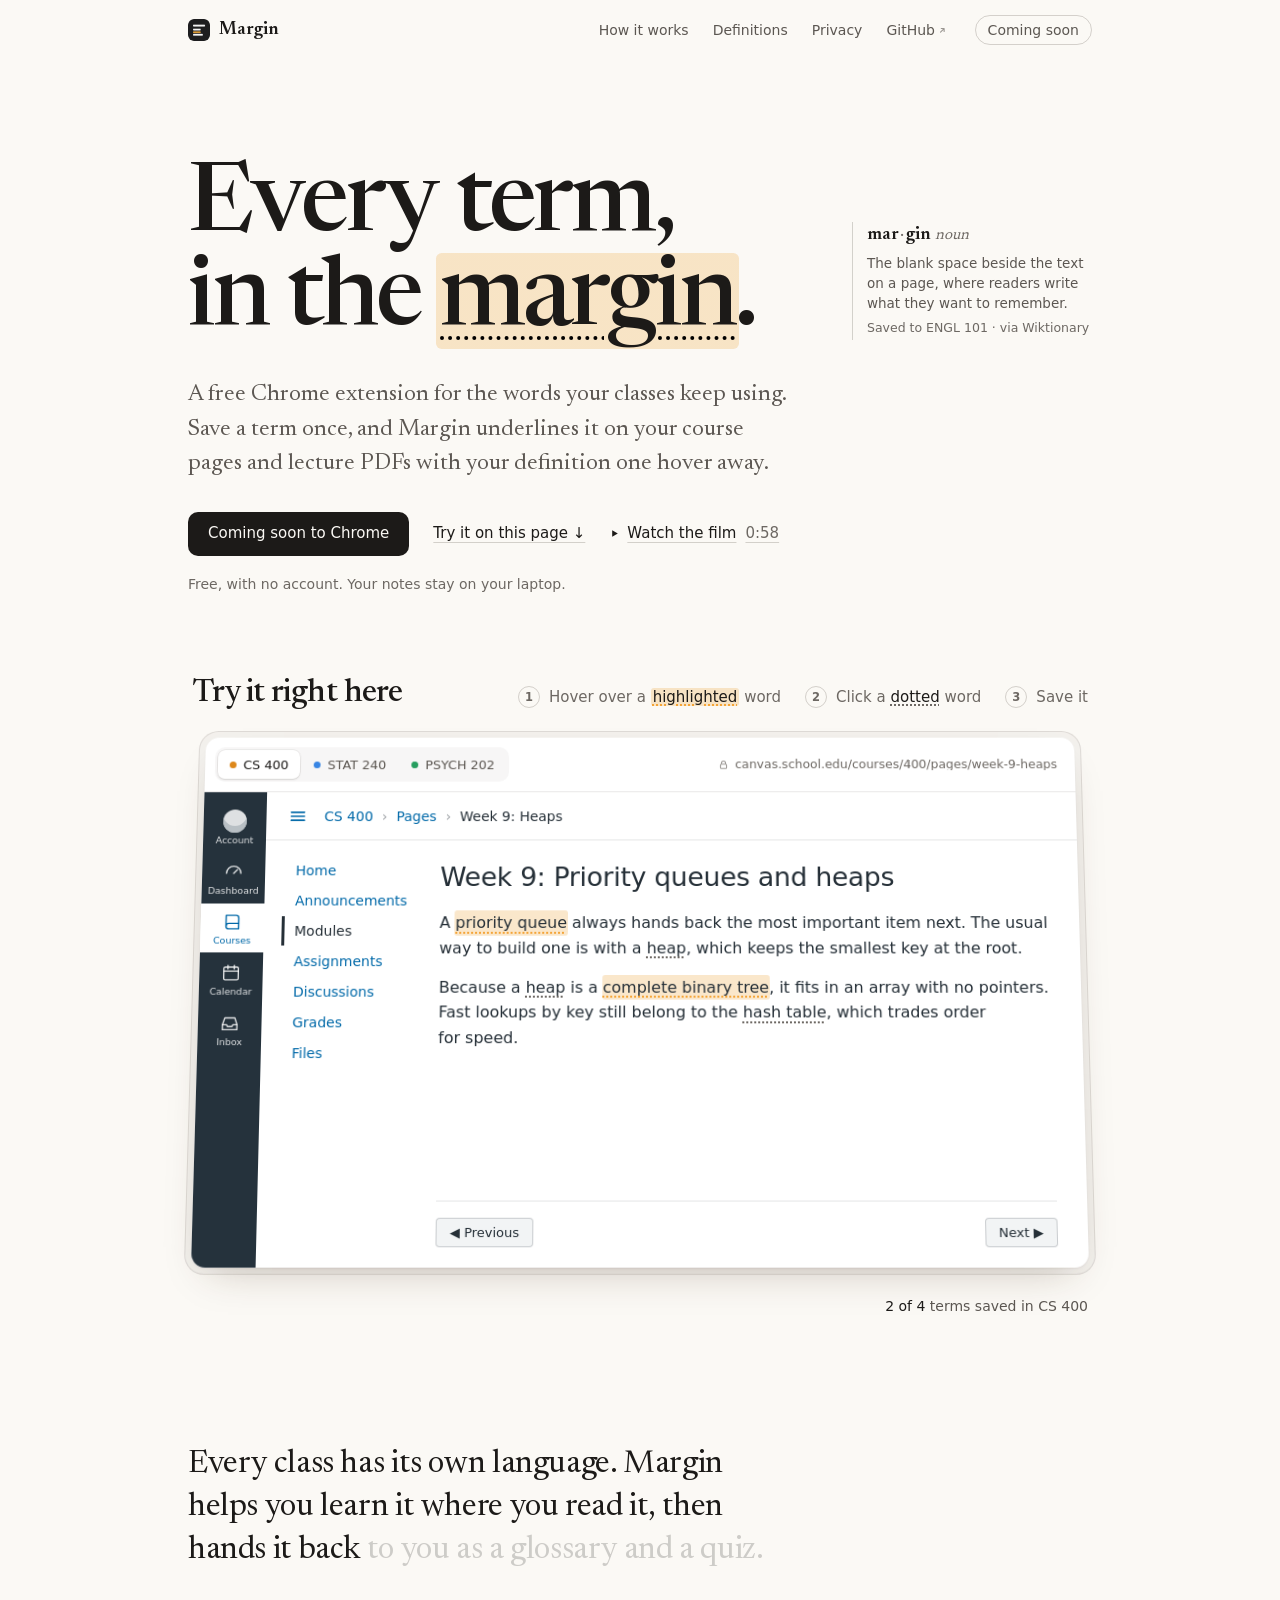
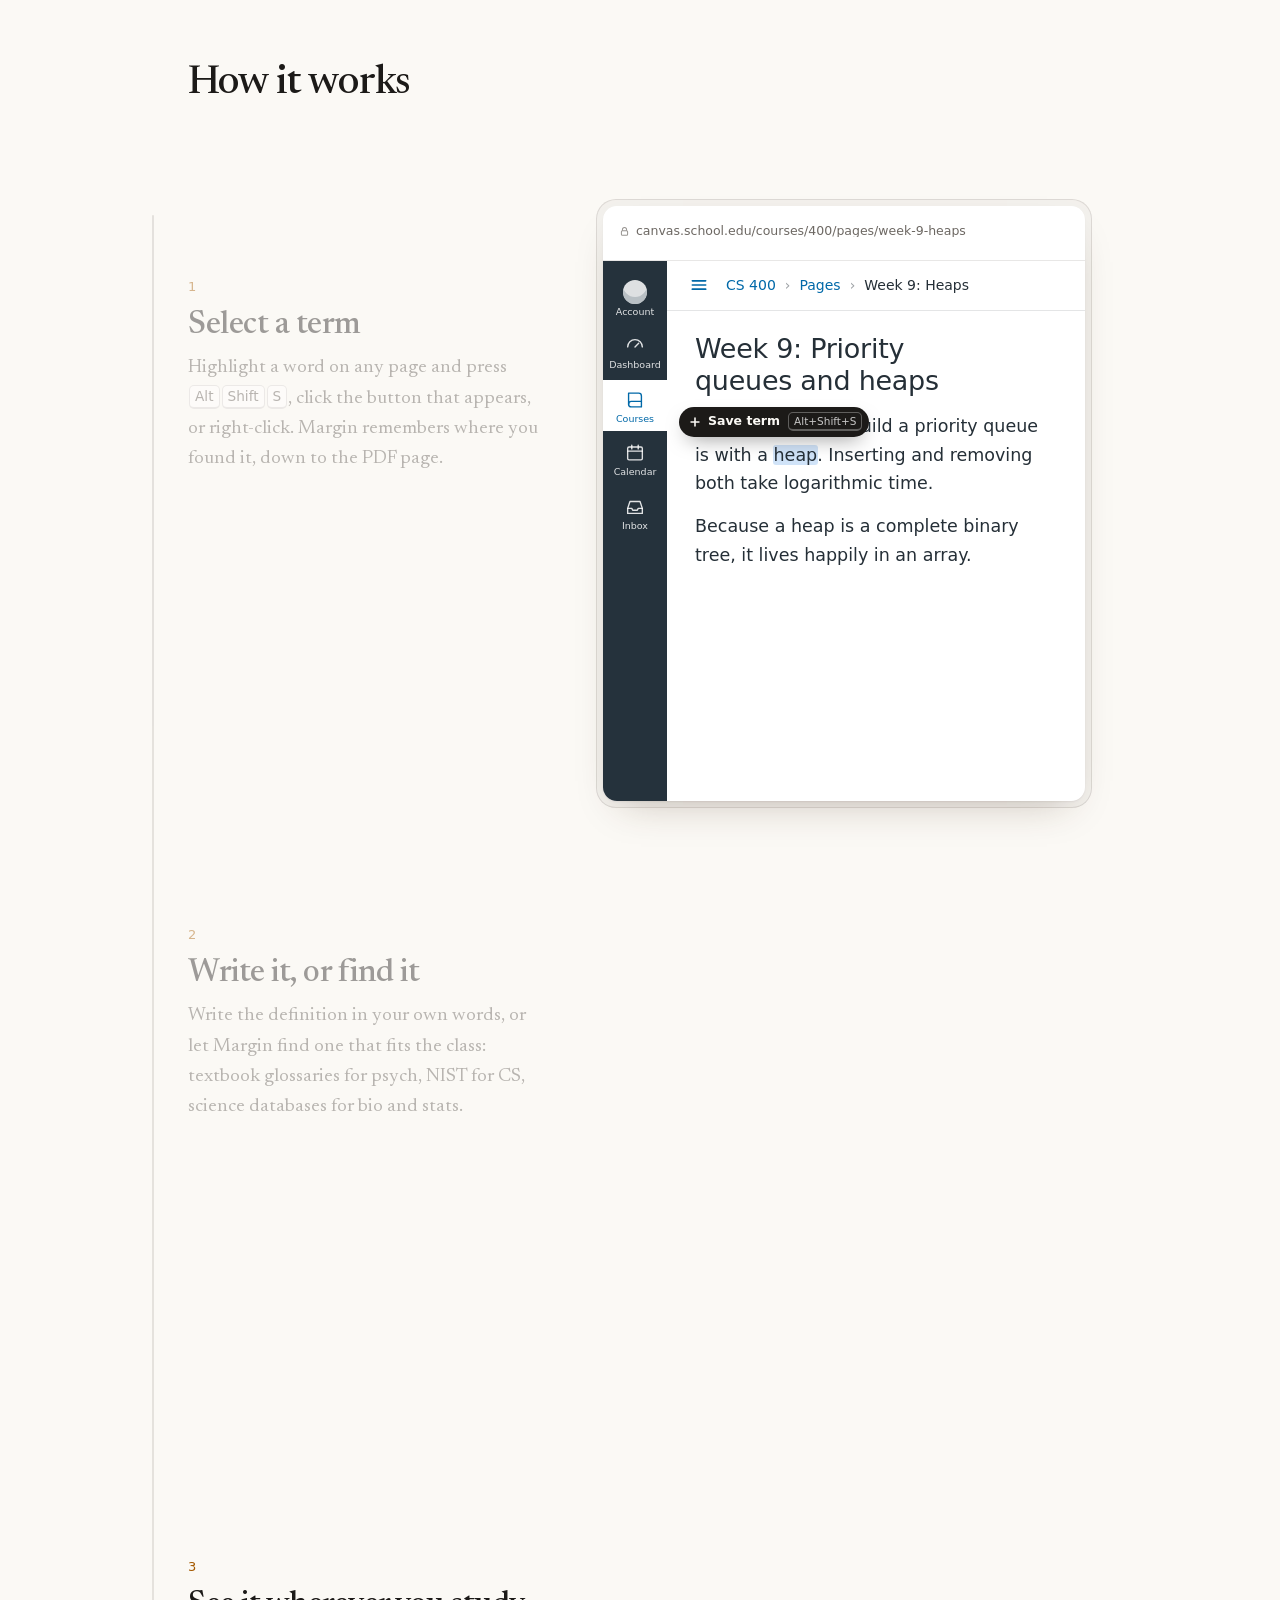
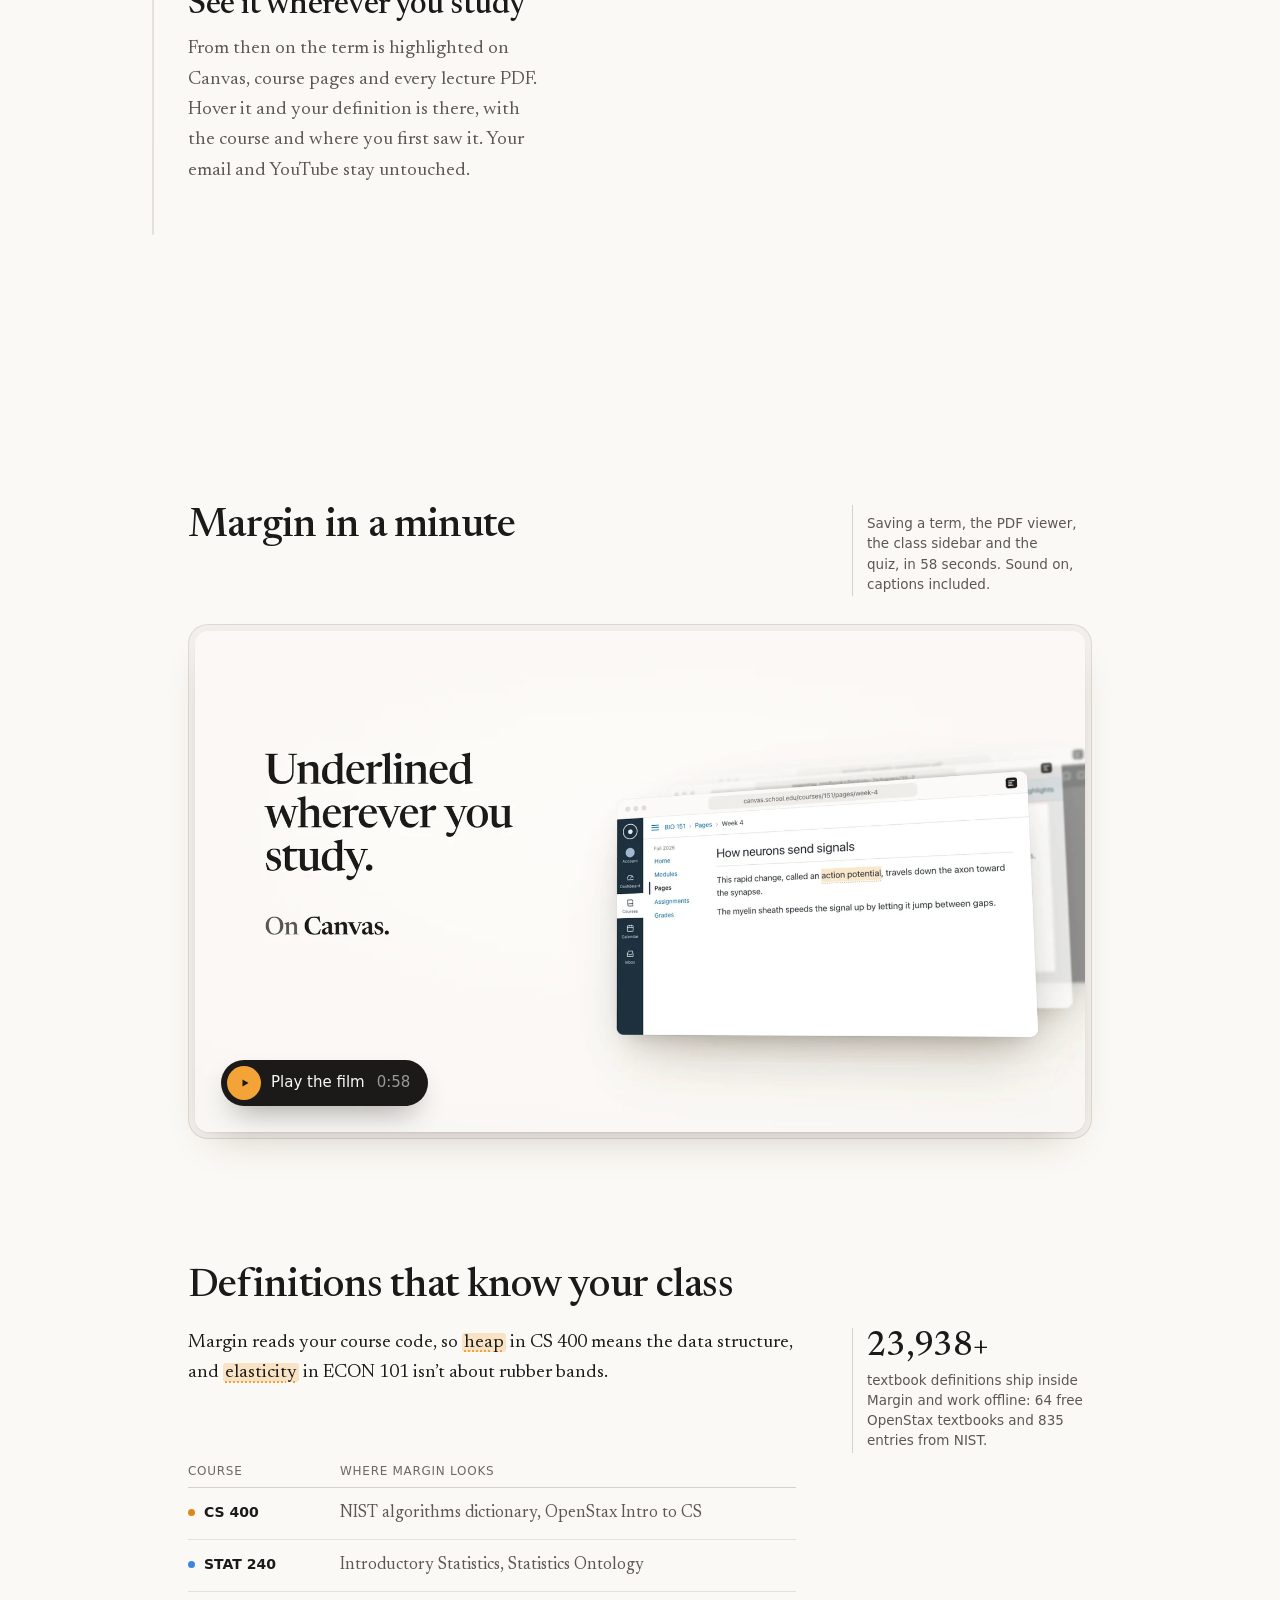
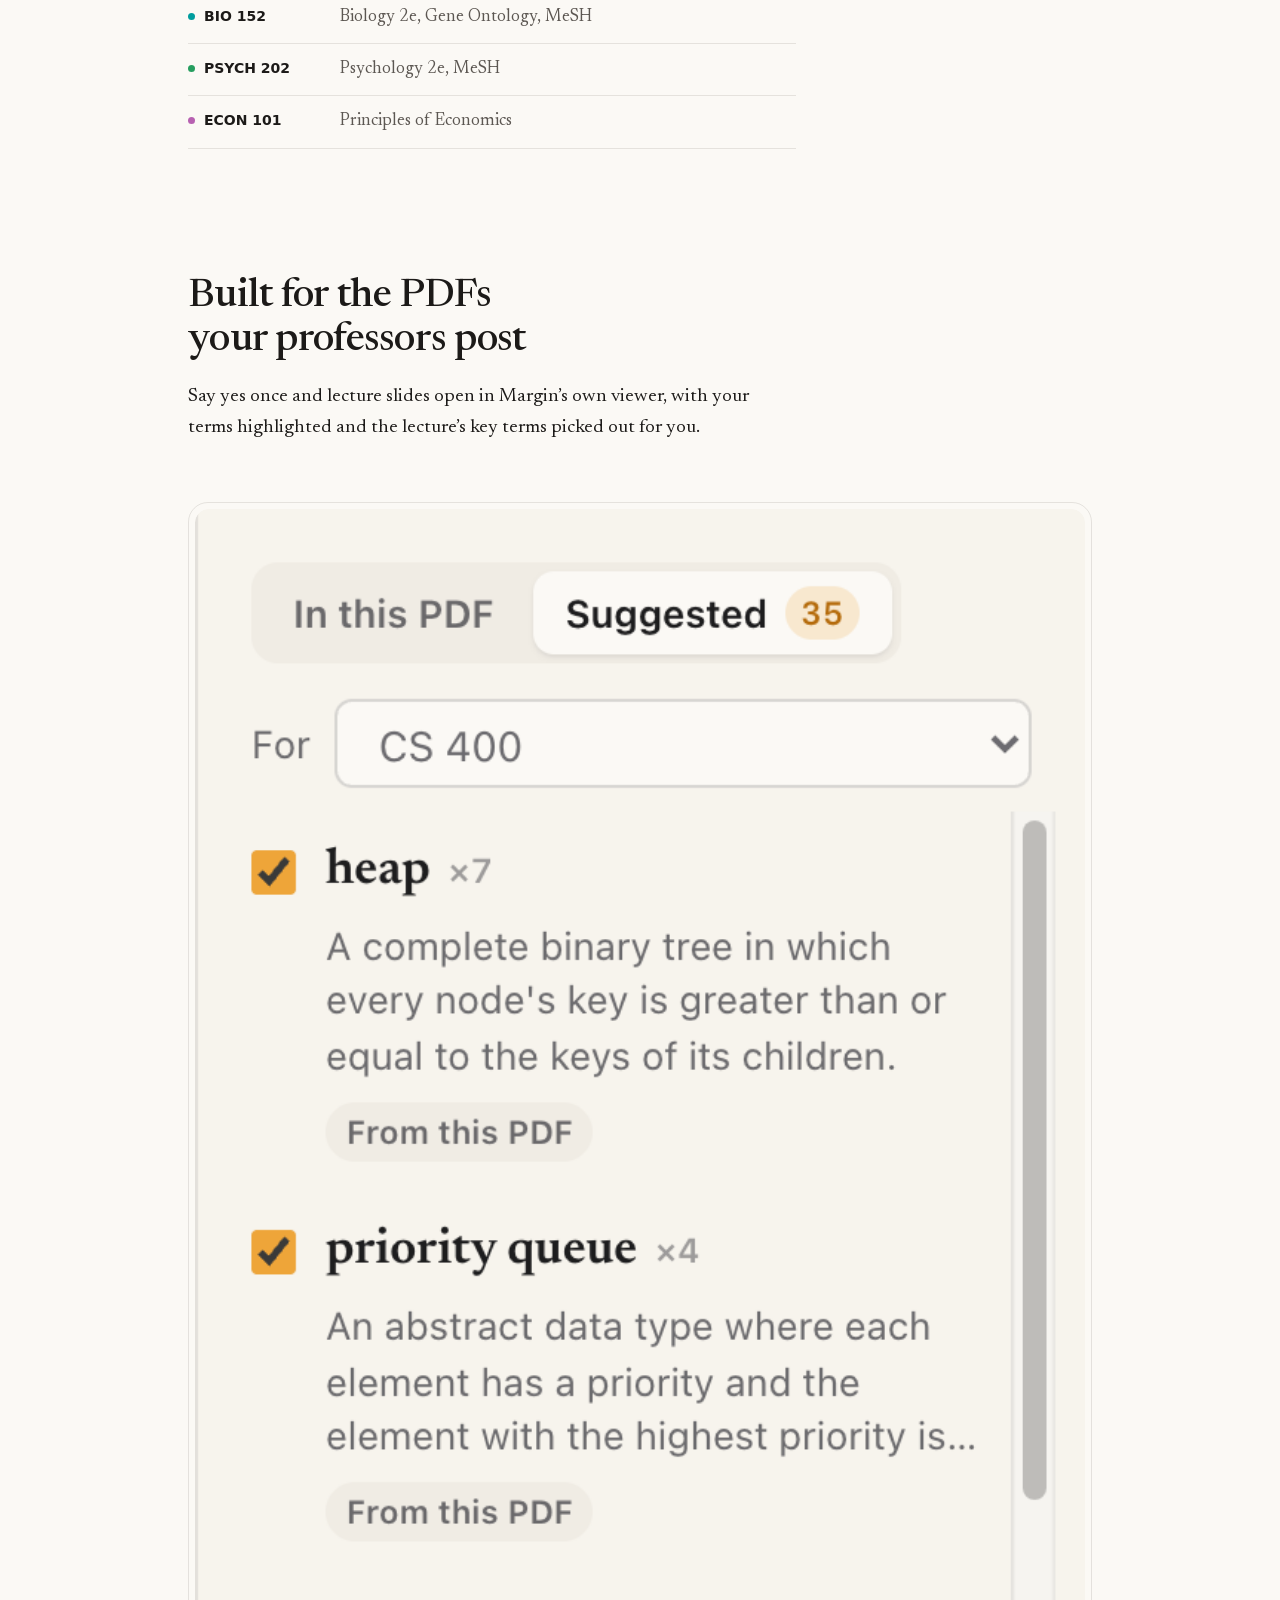
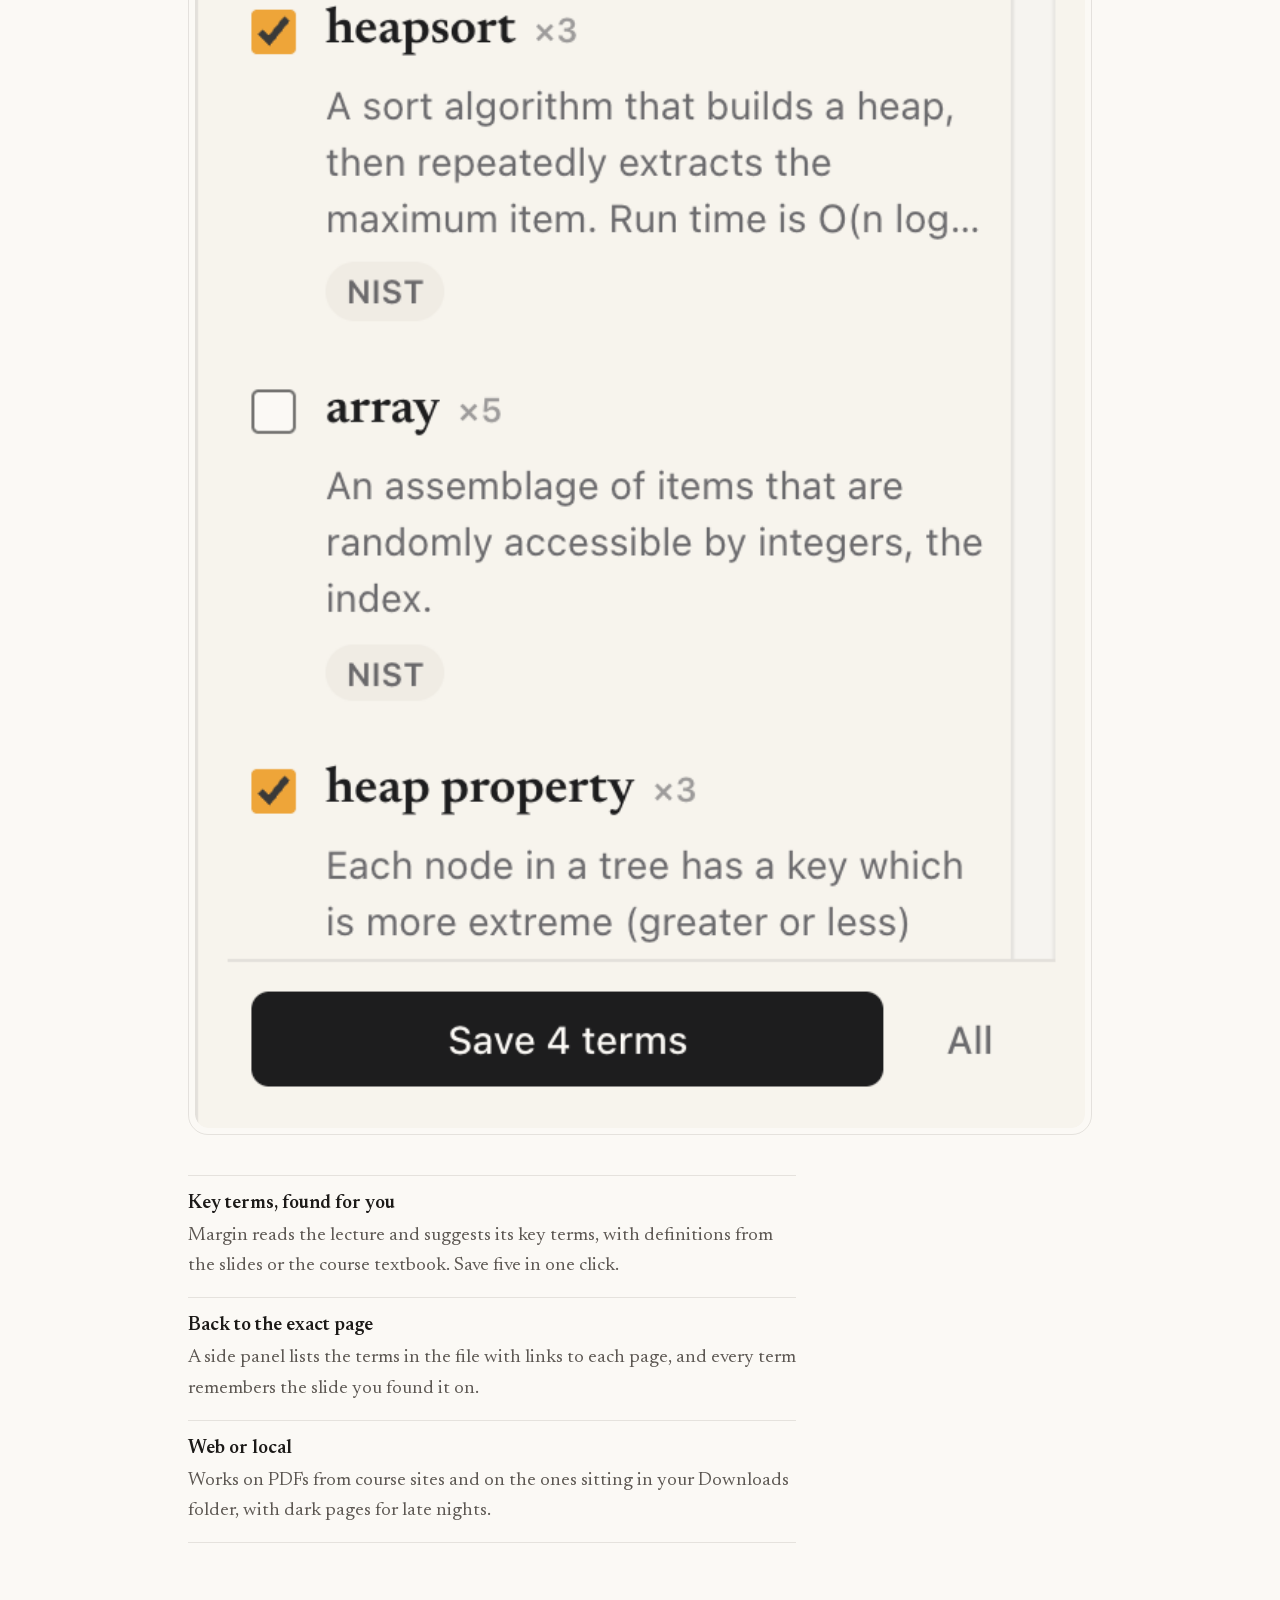
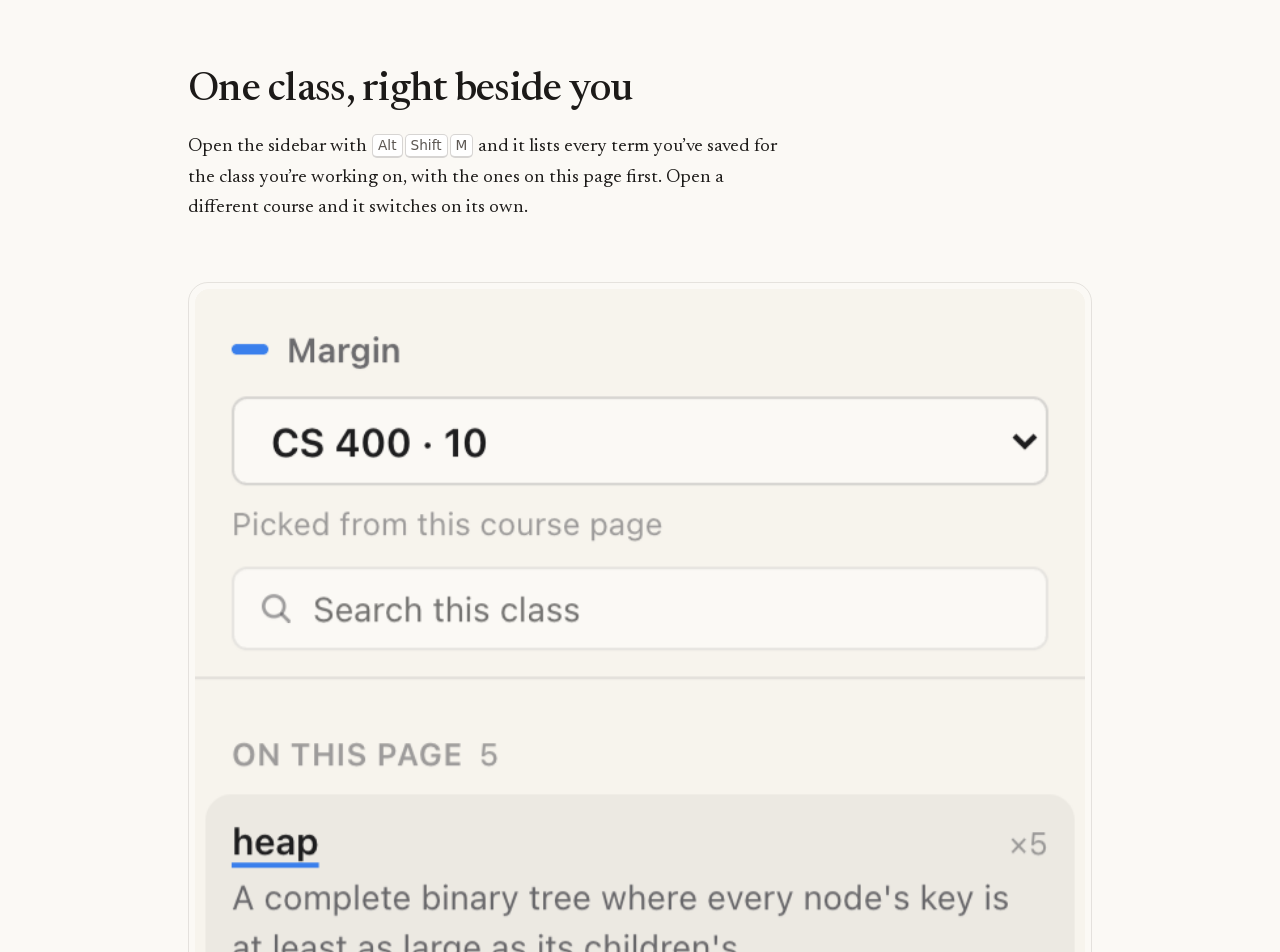
==== commit 8ef3cfed: "Website: make the demo obviously tryable, and drop the dotted chip People watching the demo play its" ====
--- a/site/index.html
+++ b/site/index.html
@@ -42,9 +42,9 @@
 <section class="sheet hero" aria-labelledby="title">
   <h1 id="title" class="col-text"><span class="sr">Every term, in the margin.</span><span aria-hidden="true"><span class="w" style="--d:0">Every</span> <span class="w" style="--d:1">term,</span> <span class="nw"><span class="w" style="--d:2">in</span> <span class="w" style="--d:3">the</span></span> <span class="w" style="--d:4"><span class="hero-term">margin</span>.</span></span></h1>
   <div class="note hero-note">
-    <span class="note-term">margin</span><span class="note-chip"><i></i>ENGL 101</span>
+    <span class="note-term" aria-label="margin">mar<span class="syl" aria-hidden="true">·</span>gin</span> <span class="note-pos">noun</span>
     <span class="note-def">The blank space beside the text on a page, where readers write what they want to remember.</span>
-    <span class="note-src">via Wiktionary</span>
+    <span class="note-src">Saved to ENGL 101 · via Wiktionary</span>
   </div>
   <div class="col-text hero-in">
     <p class="lede">A free Chrome extension for the words your classes keep using. Save a term once, and Margin underlines it on your course pages and lecture PDFs with your definition one hover away.</p>
@@ -60,6 +60,14 @@
 <!-- Live demo -->
 <section class="demo-wrap" id="try" aria-label="Try Margin">
   <div class="demo" id="demo">
+    <div class="try-head">
+      <h2 class="try-title" id="tryTitle">Try it right here</h2>
+      <ol class="try-steps" id="trySteps" aria-label="Three steps to try Margin">
+        <li data-step="hover"><span class="n"><b>1</b><svg class="ck" viewBox="0 0 12 12" aria-hidden="true"><path d="M2.6 6.3 5 8.6l4.4-5"/></svg></span><span><span class="on-hover">Hover over</span><span class="on-touch">Tap</span> a <span class="k-saved">highlighted</span> word</span></li>
+        <li data-step="open"><span class="n"><b>2</b><svg class="ck" viewBox="0 0 12 12" aria-hidden="true"><path d="M2.6 6.3 5 8.6l4.4-5"/></svg></span><span><span class="on-hover">Click</span><span class="on-touch">Tap</span> a <span class="k-cand">dotted</span> word</span></li>
+        <li data-step="save"><span class="n"><b>3</b><svg class="ck" viewBox="0 0 12 12" aria-hidden="true"><path d="M2.6 6.3 5 8.6l4.4-5"/></svg></span><span>Save it</span></li>
+      </ol>
+    </div>
     <div class="frame">
       <div class="surface demo-window">
         <div class="demo-top">
@@ -74,7 +82,6 @@
       </div>
     </div>
     <div class="demo-cap">
-      <p>Hover a <span class="k-saved">highlighted term</span> to read it. Click a <span class="k-cand">dotted one</span> to save it.</p>
       <p class="demo-status" id="demoStatus" aria-live="polite">2 of 4 terms saved</p>
     </div>
   </div>
--- a/site/assets/site.css
+++ b/site/assets/site.css
@@ -124,9 +124,10 @@
 }
 .note a { color: var(--ink); }
 .note-term { font: 600 18px/1.2 var(--serif); color: var(--ink); }
-.note-chip, .chip { display: inline-flex; align-items: center; gap: 5px; height: 20px; padding: 0 7px; border-radius: 999px; background: var(--wash); font: 600 11px/1 var(--ui); color: var(--ink-2); white-space: nowrap; }
-.note-chip { margin-left: 8px; vertical-align: 2px; }
-.note-chip i, .chip i { width: 6px; height: 6px; border-radius: 50%; background: var(--cs); }
+.note-pos { font: italic 400 15px/1 var(--serif); color: var(--ink-3); }
+.note-term .syl { margin: 0 0.06em; color: var(--ink-3); font-weight: 400; }
+.chip { display: inline-flex; align-items: center; gap: 5px; height: 20px; padding: 0 7px; border-radius: 999px; background: var(--wash); font: 600 11px/1 var(--ui); color: var(--ink-2); white-space: nowrap; }
+.chip i { width: 6px; height: 6px; border-radius: 50%; background: var(--cs); }
 .note-def { display: block; margin-top: 6px; }
 .note-src { display: block; margin-top: 6px; color: var(--ink-3); font-size: 12.5px; }
 .note-num { display: block; font: 500 34px/1 var(--serif); color: var(--ink); letter-spacing: -0.02em; margin-bottom: 6px; font-variant-numeric: lining-nums; }
@@ -311,7 +312,47 @@
   .cv-stage .cv-title { display: none; }
 }
 
-.demo-cap { display: flex; flex-wrap: wrap; justify-content: space-between; gap: 6px 20px; margin-top: 14px; padding: 0 4px; font: 400 14px/1.5 var(--ui); color: var(--ink-2); }
+/* "Try it right here": three steps above the demo that check off as you do them */
+.try-head { display: flex; flex-wrap: wrap; align-items: baseline; justify-content: space-between; gap: 12px 32px; margin: 0 4px 20px; }
+.try-title { margin: 0; font: 500 clamp(26px, 2.8vw, 32px)/1.1 var(--serif); letter-spacing: -0.018em; color: var(--ink); }
+.try-steps { display: flex; flex-wrap: wrap; gap: 10px 24px; margin: 0; padding: 0; list-style: none; font: 400 15px/1.4 var(--ui); color: var(--ink-3); counter-reset: none; }
+.try-steps li { display: inline-flex; align-items: center; gap: 9px; transition: color 300ms var(--ease); }
+.try-steps .n {
+  position: relative; display: grid; place-items: center; flex: none; width: 22px; height: 22px; border-radius: 50%;
+  border: 1px solid var(--line-2); font: 600 11.5px/1 var(--ui); color: var(--ink-3);
+  transition: background-color 300ms var(--ease), border-color 300ms var(--ease), color 300ms var(--ease), transform 400ms var(--spring);
+}
+.try-steps .n b { font-weight: inherit; transition: opacity 200ms; }
+.try-steps .ck { position: absolute; width: 12px; height: 12px; fill: none; stroke: var(--ink); stroke-width: 1.8; stroke-linecap: round; stroke-linejoin: round; stroke-dasharray: 12; stroke-dashoffset: 12; transition: stroke-dashoffset 380ms var(--ease) 120ms; }
+.try-steps li.now { color: var(--ink); }
+.try-steps li.now .n { border-color: var(--ink); background: var(--ink); color: var(--paper); }
+.try-steps li.done .n { border-color: transparent; background: var(--amber); transform: scale(1.08); }
+.try-steps li.done .n b { opacity: 0; }
+.try-steps li.done .ck { stroke-dashoffset: 0; }
+.try-steps .k-saved, .try-steps .k-cand { text-underline-offset: 3px; }
+@media (max-width: 640px) { .try-head { margin-bottom: 16px; } .try-steps { flex-direction: column; gap: 9px; } }
+.on-touch { display: none; }
+@media (hover: none) { .on-hover { display: none; } .on-touch { display: inline; } }
+
+/* the "your turn" hint that points at the word to try next */
+.coach {
+  position: absolute; z-index: 5; left: 0; top: 0; padding: 8px 12px; border-radius: 10px;
+  background: var(--ink); color: var(--paper); font: 500 13.5px/1 var(--ui); white-space: nowrap; pointer-events: none;
+  box-shadow: 0 8px 20px -6px oklch(20% 0.02 70 / 0.45);
+  opacity: 0; transform: translateY(6px); transition: opacity 260ms var(--ease), transform 360ms var(--ease);
+}
+.coach::after { content: ""; position: absolute; left: var(--ax, 50%); bottom: -4px; width: 9px; height: 9px; margin-left: -4.5px; background: inherit; border-radius: 0 0 2px 0; transform: rotate(45deg); }
+.coach.below::after { top: -4px; bottom: auto; border-radius: 2px 0 0 0; }
+.coach.side::after { left: auto; right: -4px; top: 50%; bottom: auto; margin: -4.5px 0 0; border-radius: 0 2px 0 0; }
+.coach.show { opacity: 1; transform: none; animation: coach-bob 2.2s ease-in-out 600ms infinite; }
+@keyframes coach-bob { 50% { translate: 0 -3px; } }
+.demo-doc .beckon { animation: beckon 2.2s ease-in-out 600ms infinite; }
+@keyframes beckon { 50% { background-color: oklch(80% 0.13 75 / 0.5); } }
+.demo-doc .cand.beckon { animation-name: beckon-cand; }
+@keyframes beckon-cand { 50% { background-color: oklch(22% 0.03 70 / 0.08); } }
+@media (prefers-reduced-motion: reduce) { .coach.show, .demo-doc .beckon { animation: none; } }
+
+.demo-cap { display: flex; flex-wrap: wrap; justify-content: flex-end; gap: 6px 20px; margin-top: 14px; padding: 0 4px; font: 400 14px/1.5 var(--ui); color: var(--ink-2); }
 .demo-cap p { margin: 0; }
 .k-saved { background: var(--mark); border-radius: 3px; padding: 0 2px; color: var(--ink); text-decoration: underline dotted var(--amber); text-decoration-thickness: 2px; text-underline-offset: 3px; }
 .k-cand { color: var(--ink); text-decoration: underline dotted var(--ink-3); text-decoration-thickness: 2px; text-underline-offset: 3px; }
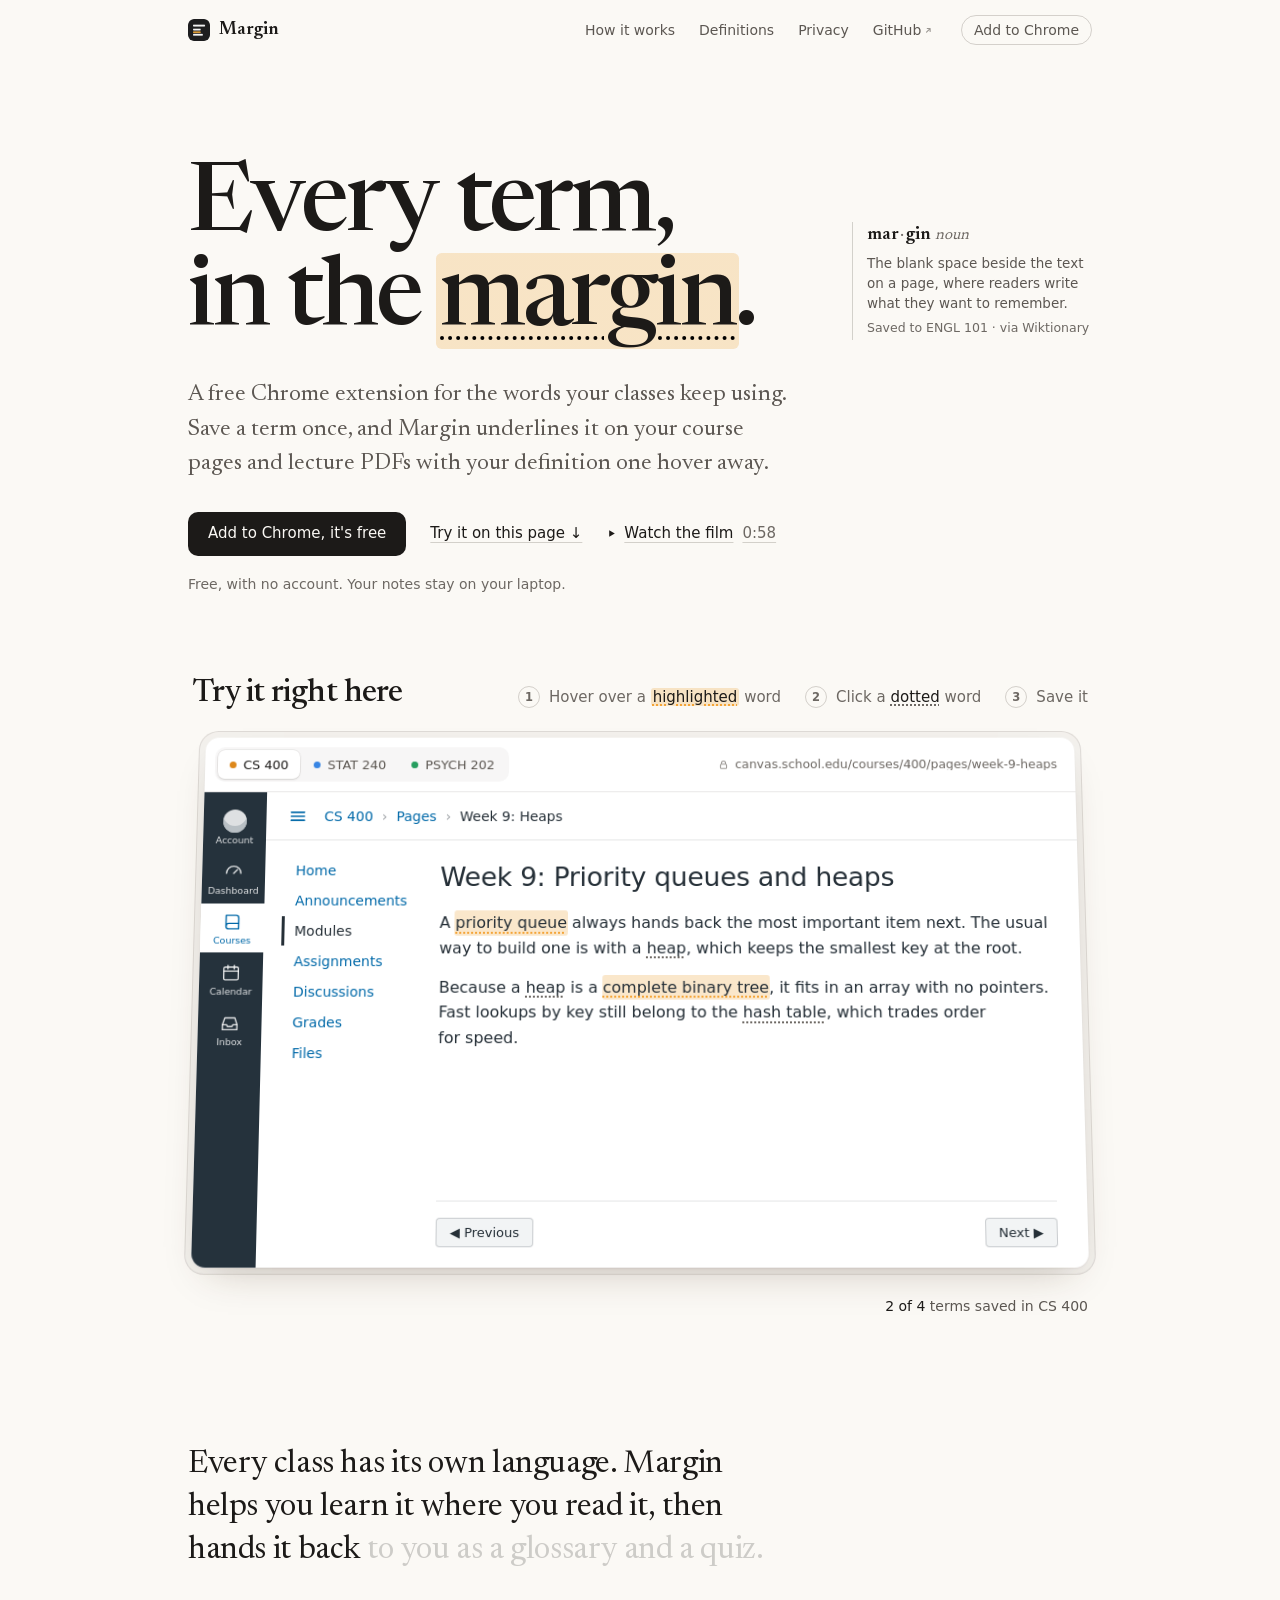
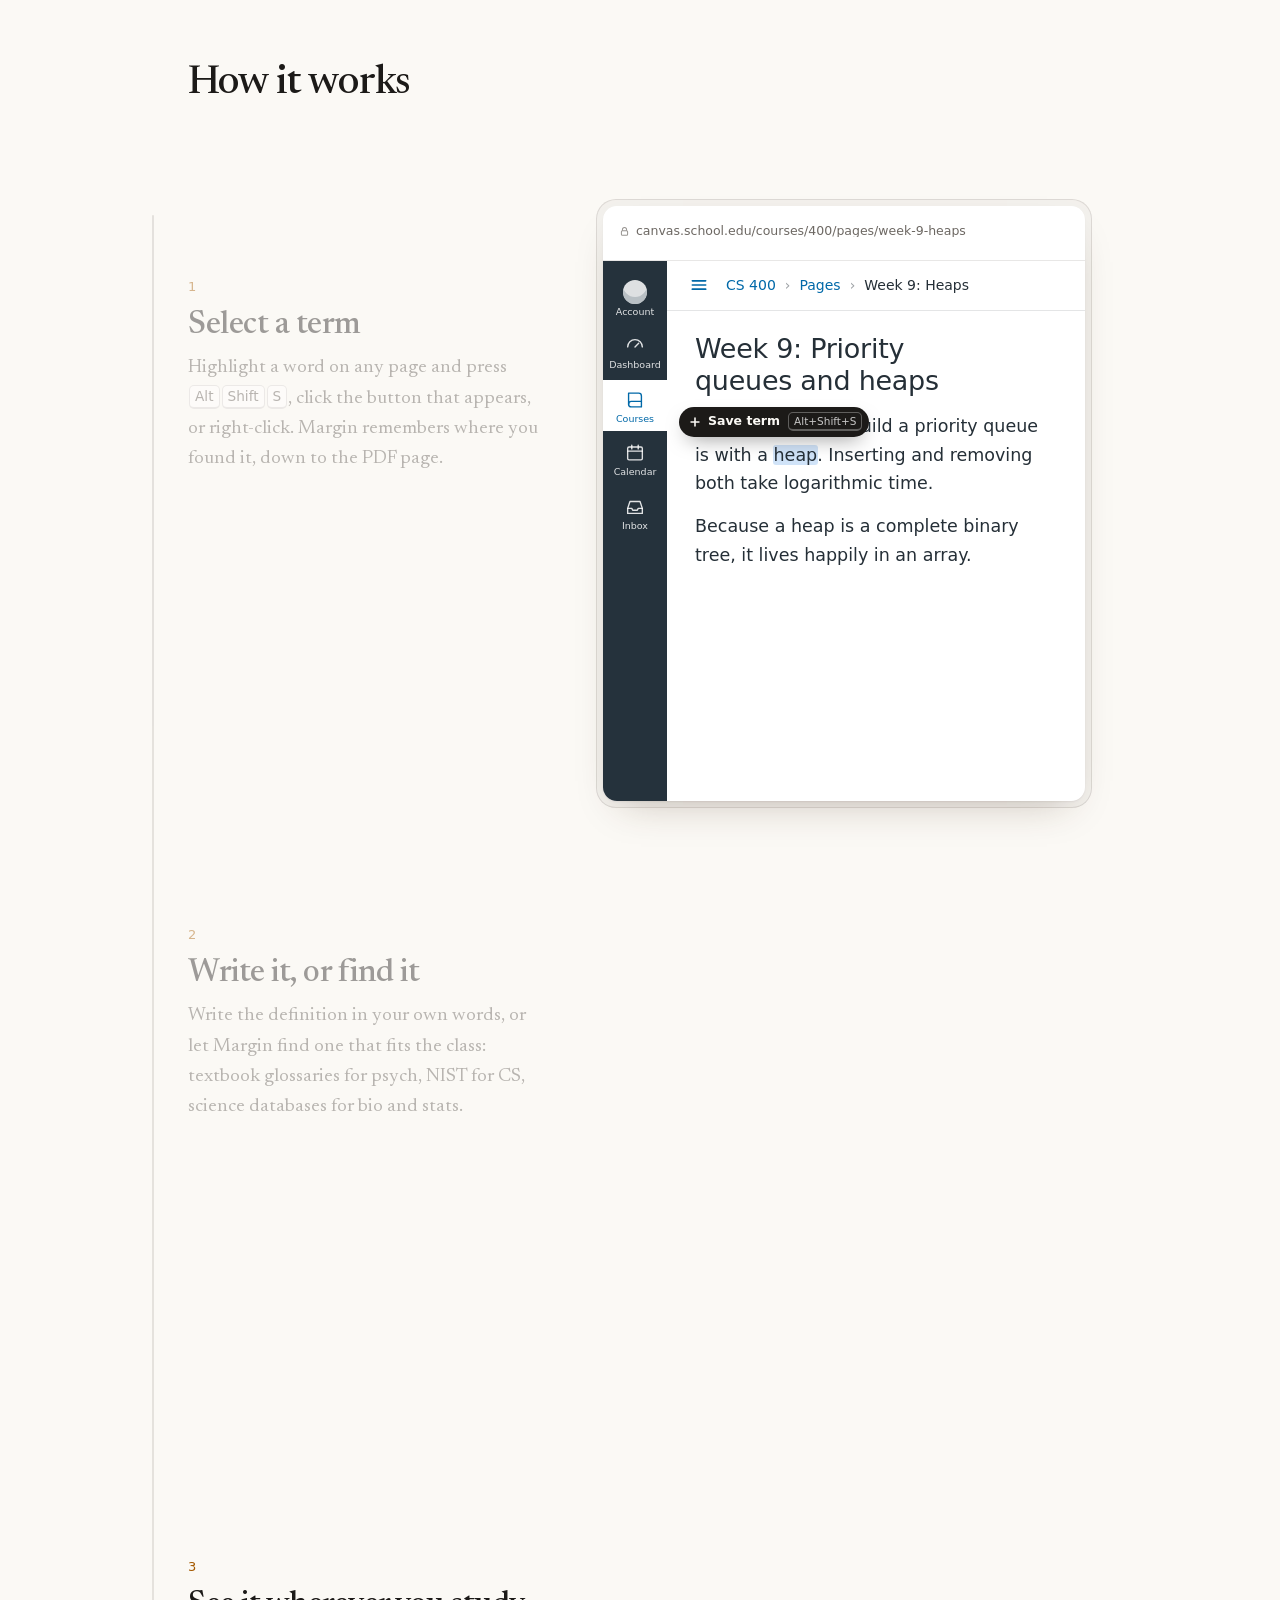
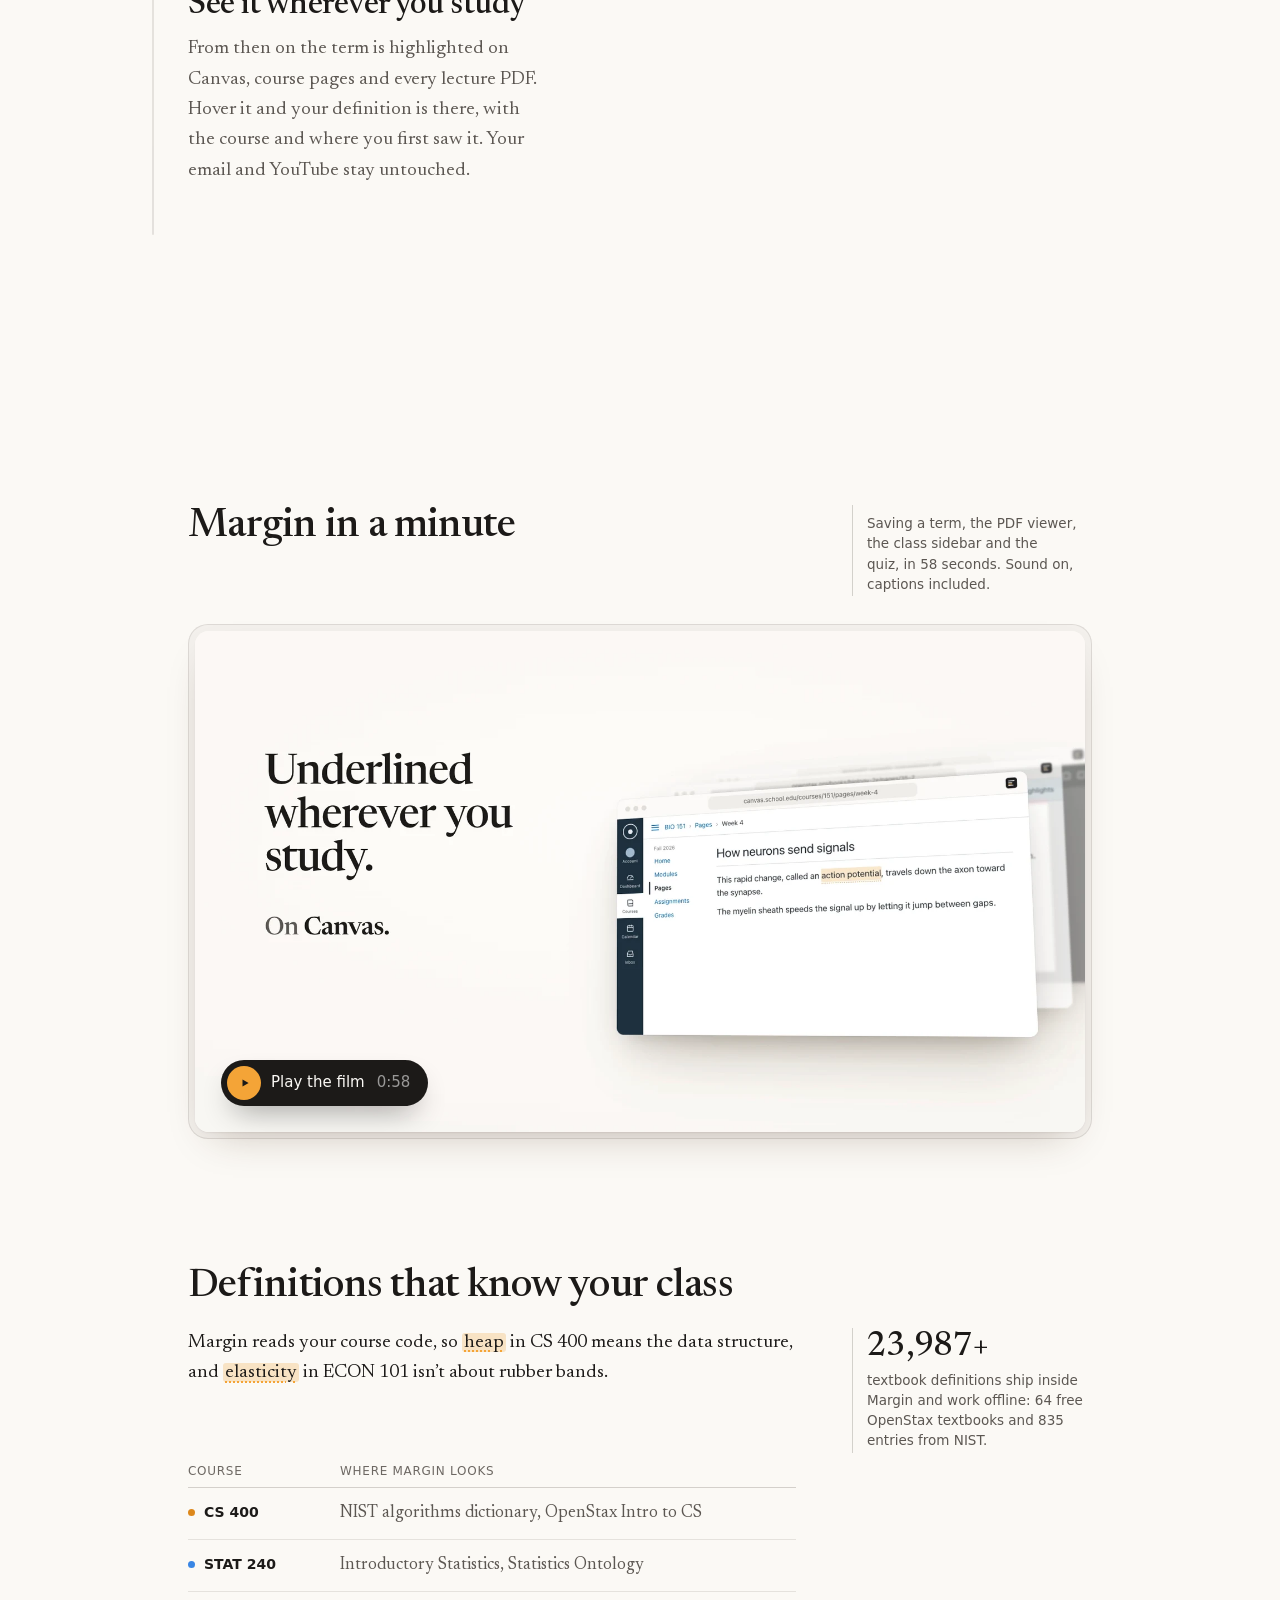
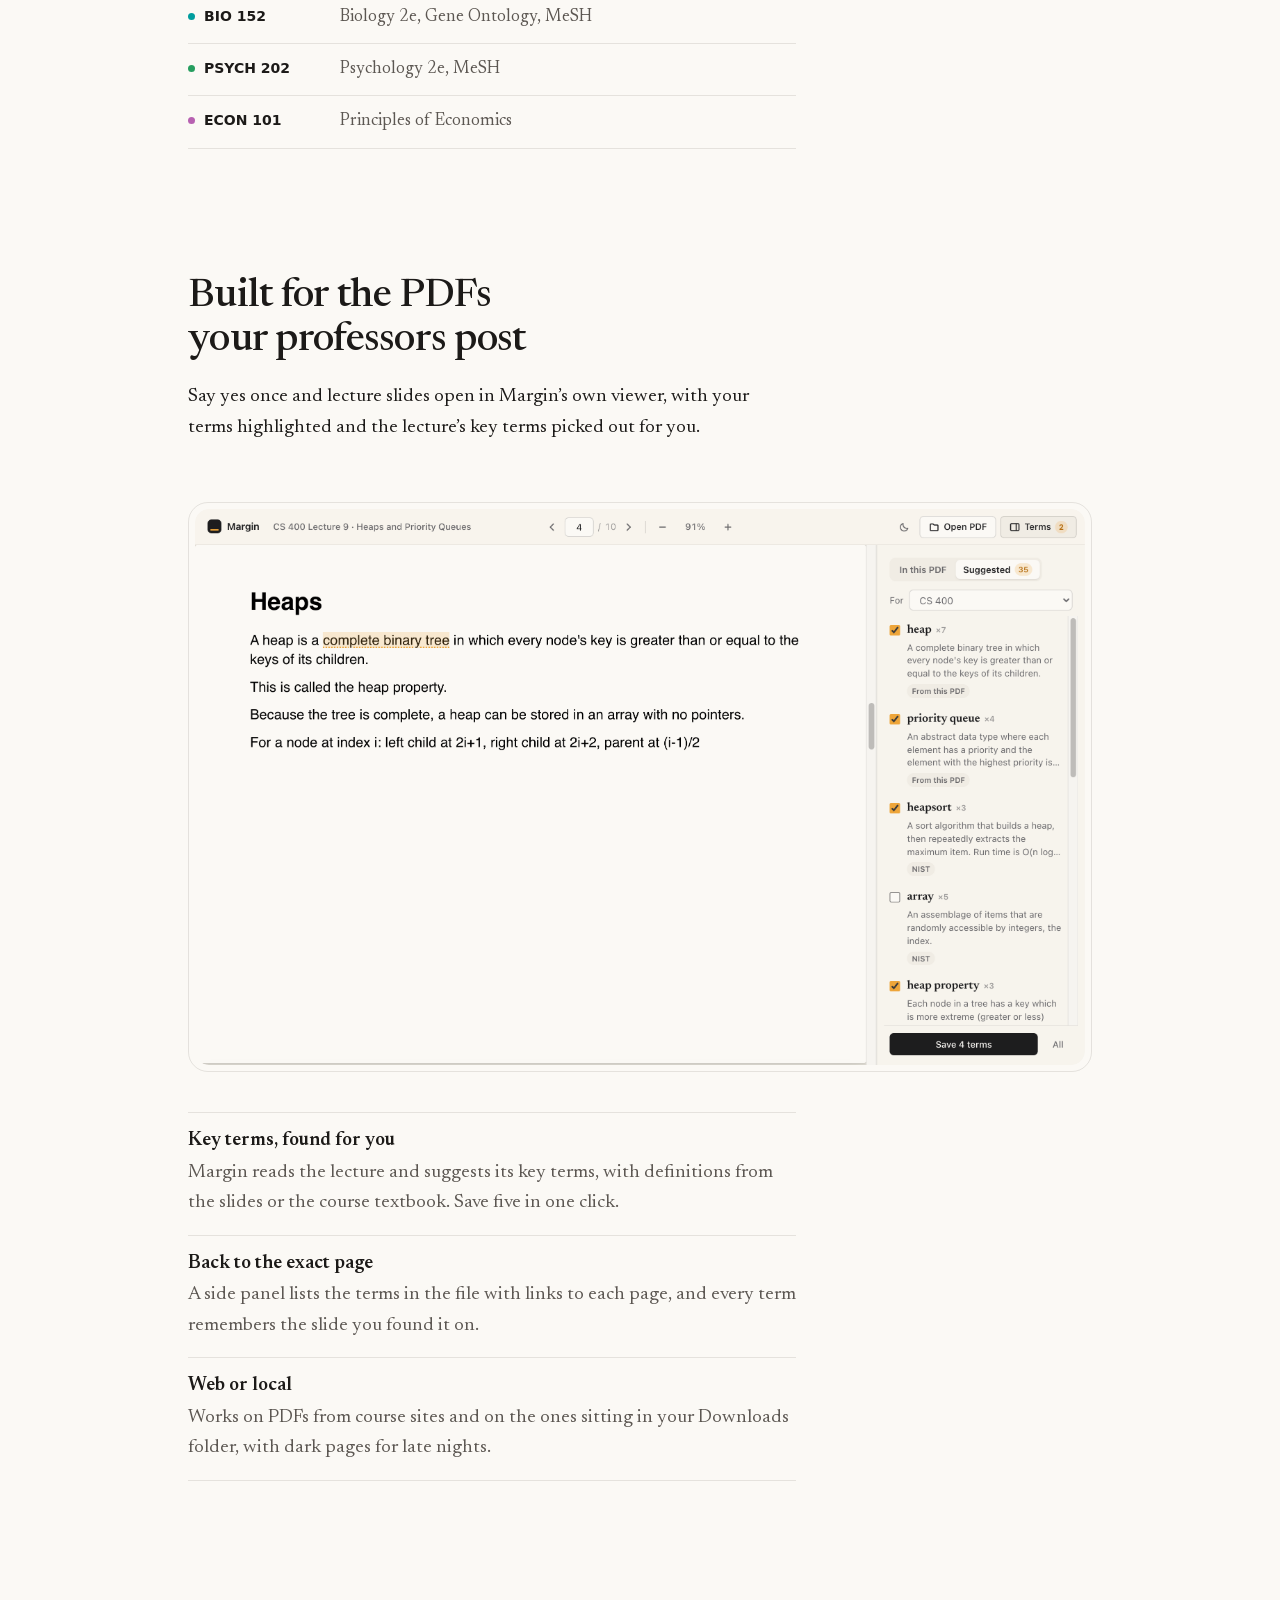
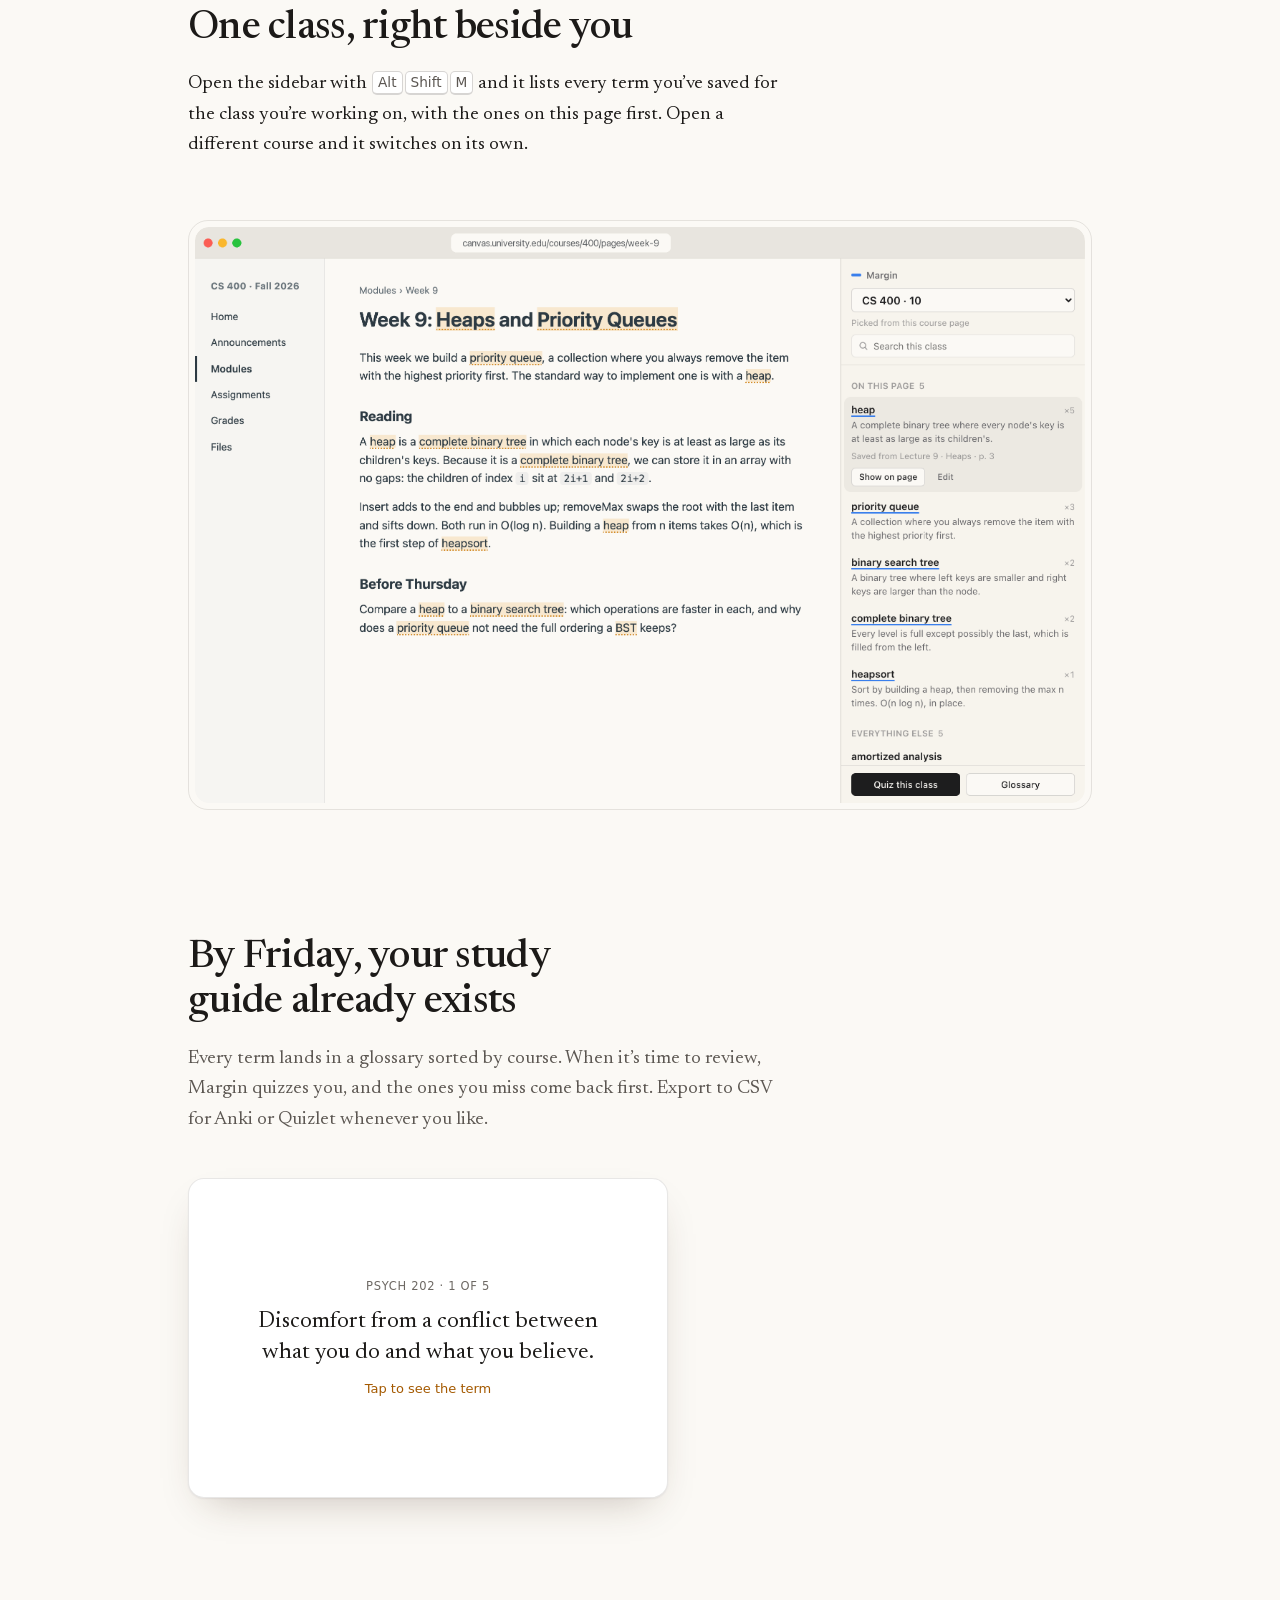
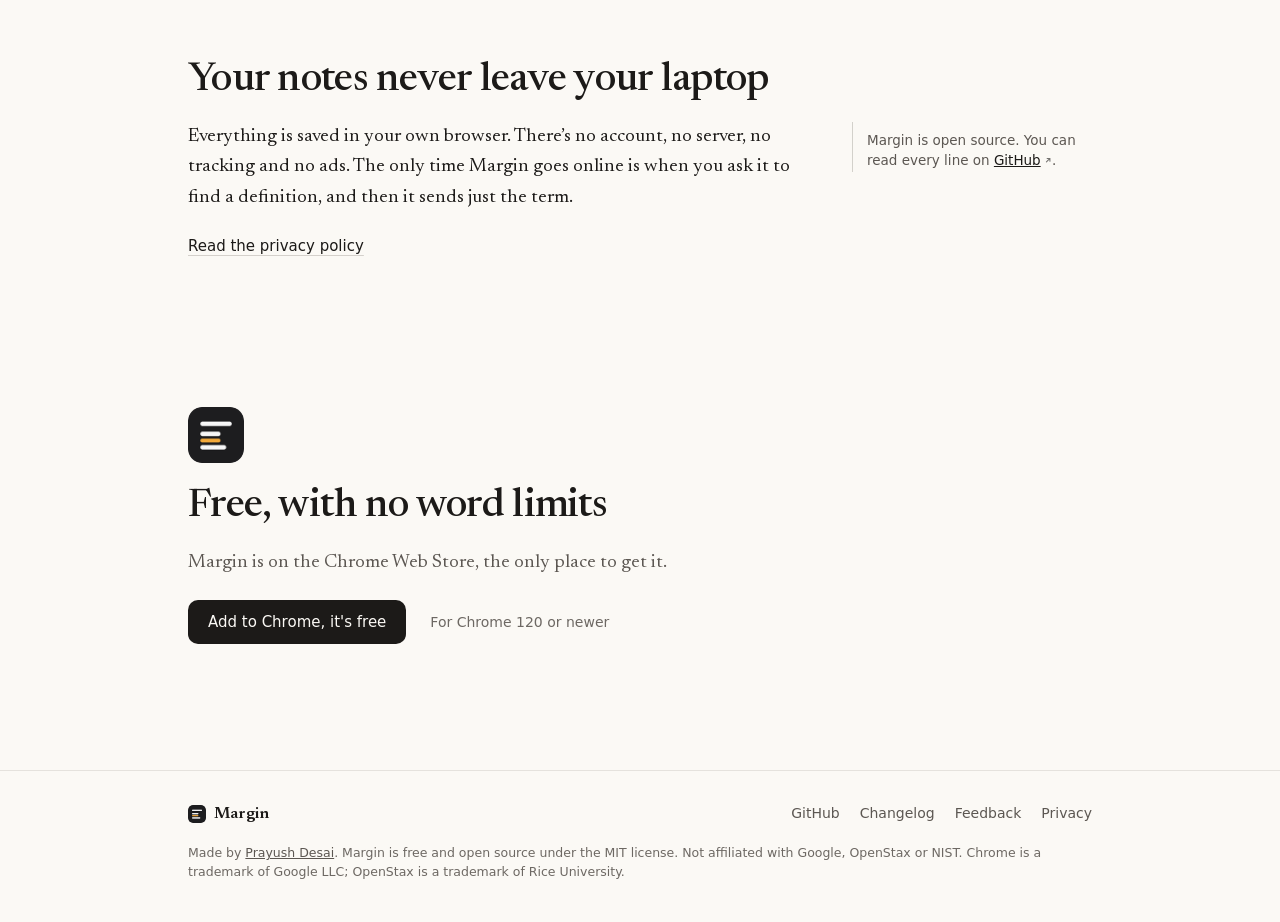
==== commit 1aadc7c5: "Margin is on the Chrome Web Store: swap Coming soon for Add to Chrome" ====
--- a/site/index.html
+++ b/site/index.html
@@ -32,7 +32,7 @@
       <a class="ext" href="https://github.com/prayush27/margin">GitHub<svg viewBox="0 0 12 12" aria-hidden="true"><path d="M3.5 8.5l5-5M4.5 3.5h4v4"/></svg></a>
       <span class="bar-line" aria-hidden="true"></span>
     </nav>
-    <a class="bar-cta" href="#get">Coming soon</a>
+    <a class="bar-cta" href="https://chromewebstore.google.com/detail/margin/ooiemoiogihldimmcgpchccdcpplnkcf">Add to Chrome</a>
   </div>
 </header>
 
@@ -49,7 +49,7 @@
   <div class="col-text hero-in">
     <p class="lede">A free Chrome extension for the words your classes keep using. Save a term once, and Margin underlines it on your course pages and lecture PDFs with your definition one hover away.</p>
     <div class="cta-row">
-      <span class="btn" aria-disabled="true">Coming soon to Chrome</span>
+      <a class="btn" href="https://chromewebstore.google.com/detail/margin/ooiemoiogihldimmcgpchccdcpplnkcf">Add to Chrome, it's free</a>
       <a class="link" href="#try">Try it on this page<span aria-hidden="true"> ↓</span></a>
       <a class="link watch" href="#film" data-play><svg viewBox="0 0 12 12" aria-hidden="true"><path d="M3.5 2.4v7.2L9.6 6z"/></svg>Watch the film<span class="len">0:58</span></a>
     </div>
@@ -259,9 +259,9 @@
   <div class="col-text">
     <img class="get-icon" src="assets/img/icon.png" alt="" width="56" height="56">
     <h2 id="get-h" class="h2">Free, with no word limits</h2>
-    <p>Margin is on its way to the Chrome Web Store, which will be the only place to get it.</p>
+    <p>Margin is on the Chrome Web Store, the only place to get it.</p>
     <div class="cta-row">
-      <span class="btn" aria-disabled="true">Coming soon to Chrome</span>
+      <a class="btn" href="https://chromewebstore.google.com/detail/margin/ooiemoiogihldimmcgpchccdcpplnkcf">Add to Chrome, it's free</a>
       <span class="fine">For Chrome 120 or newer</span>
     </div>
   </div>
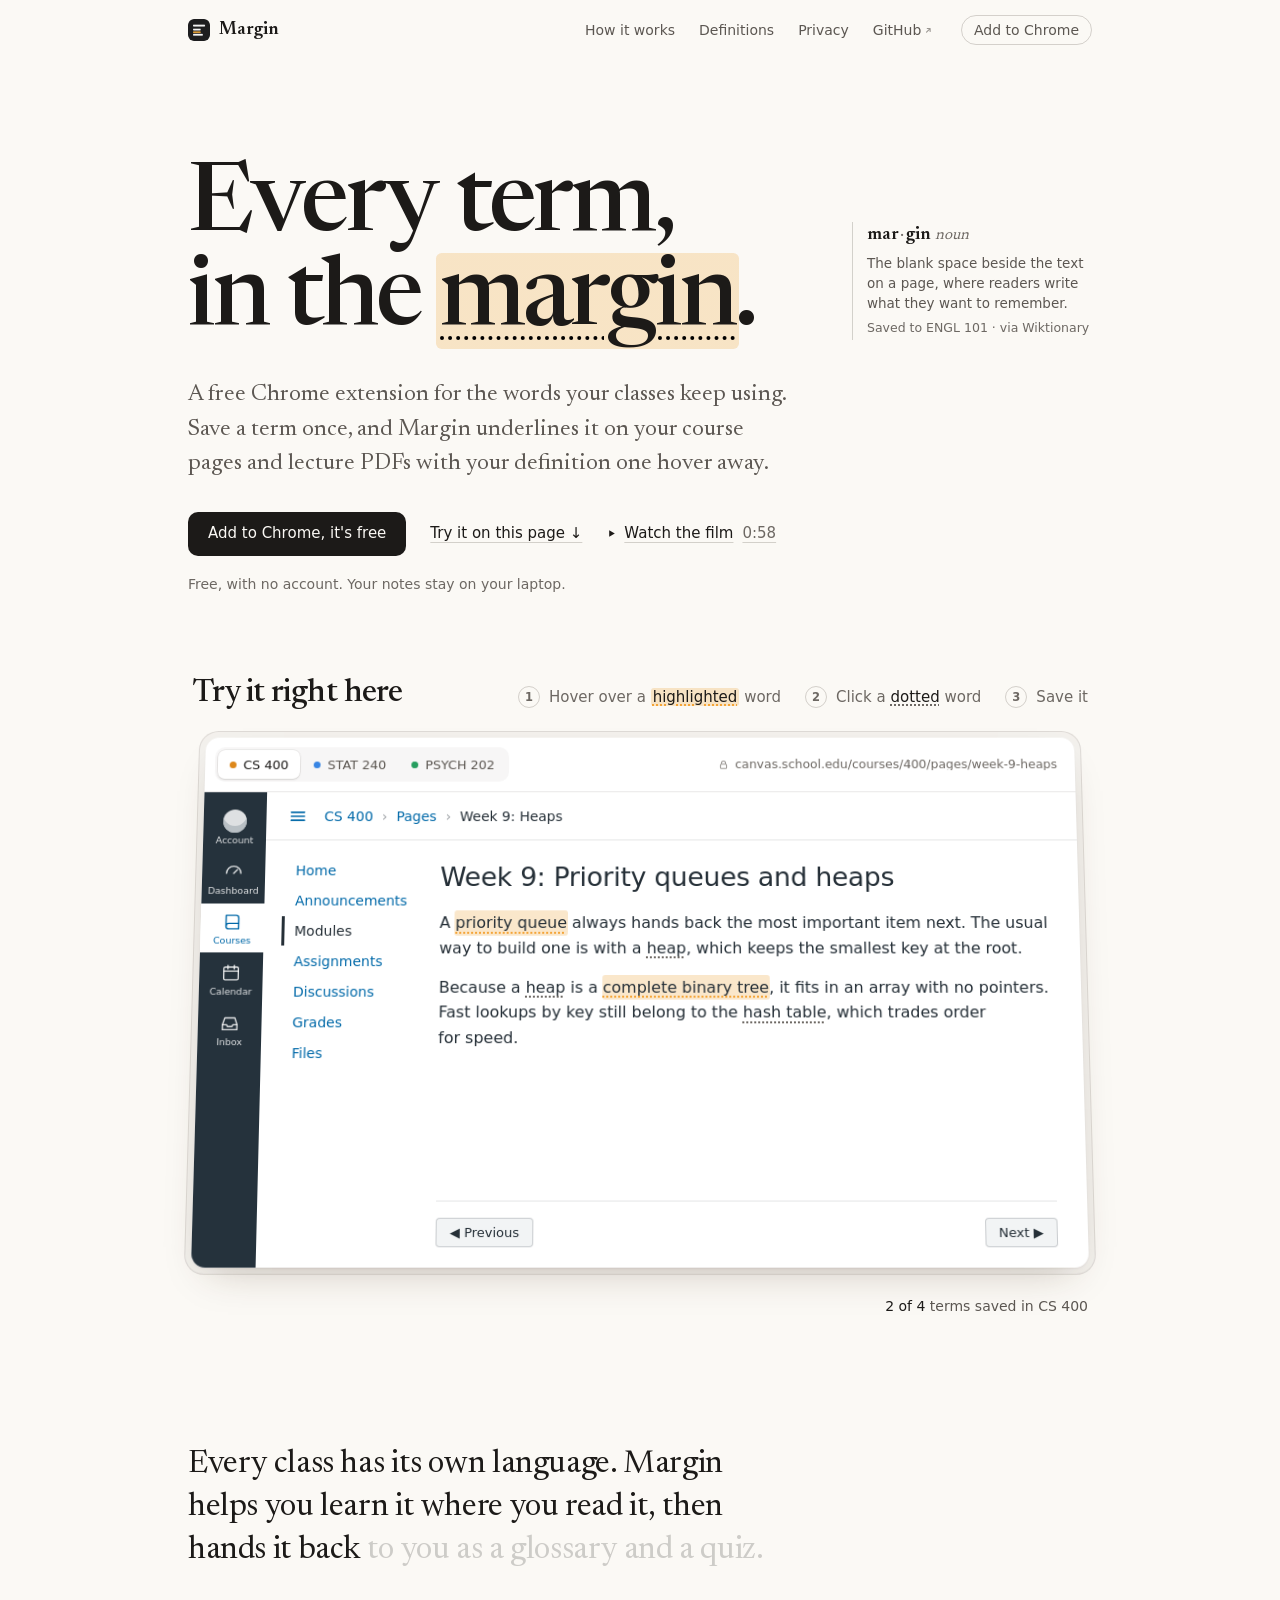
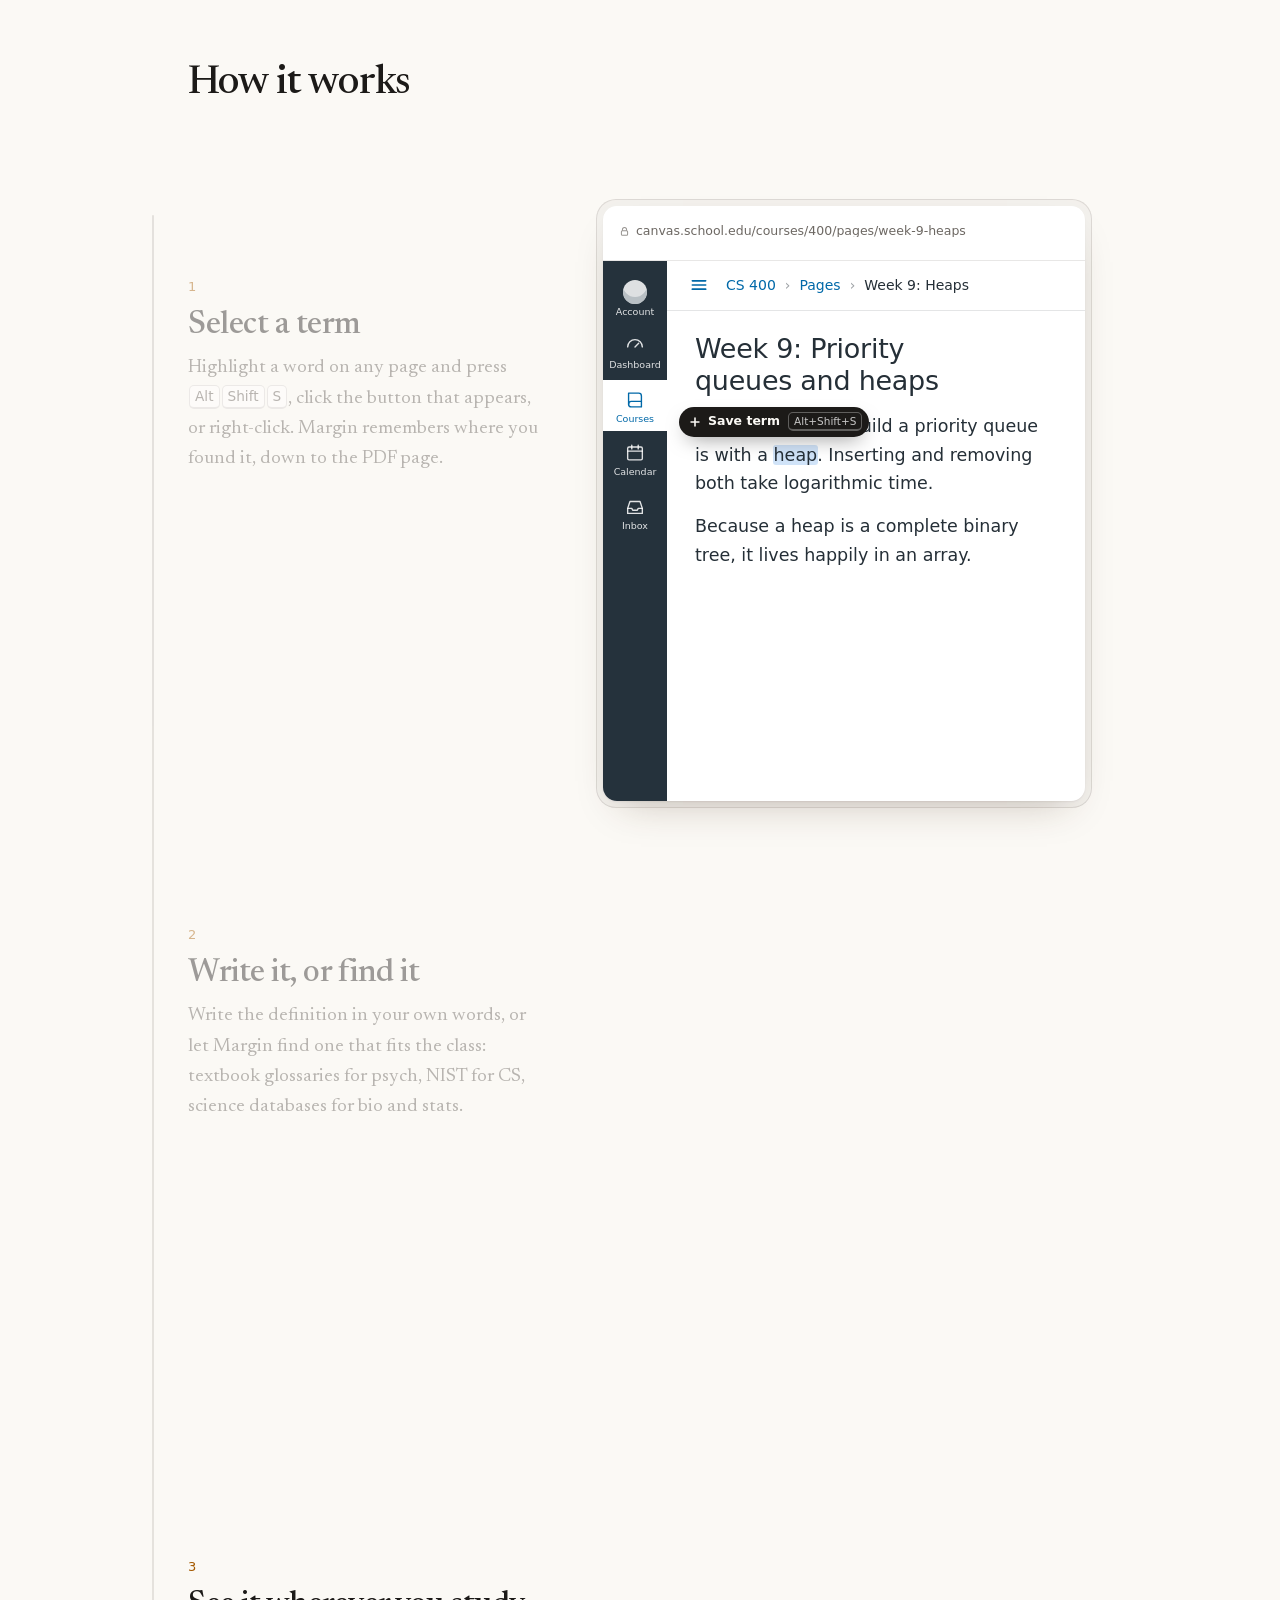
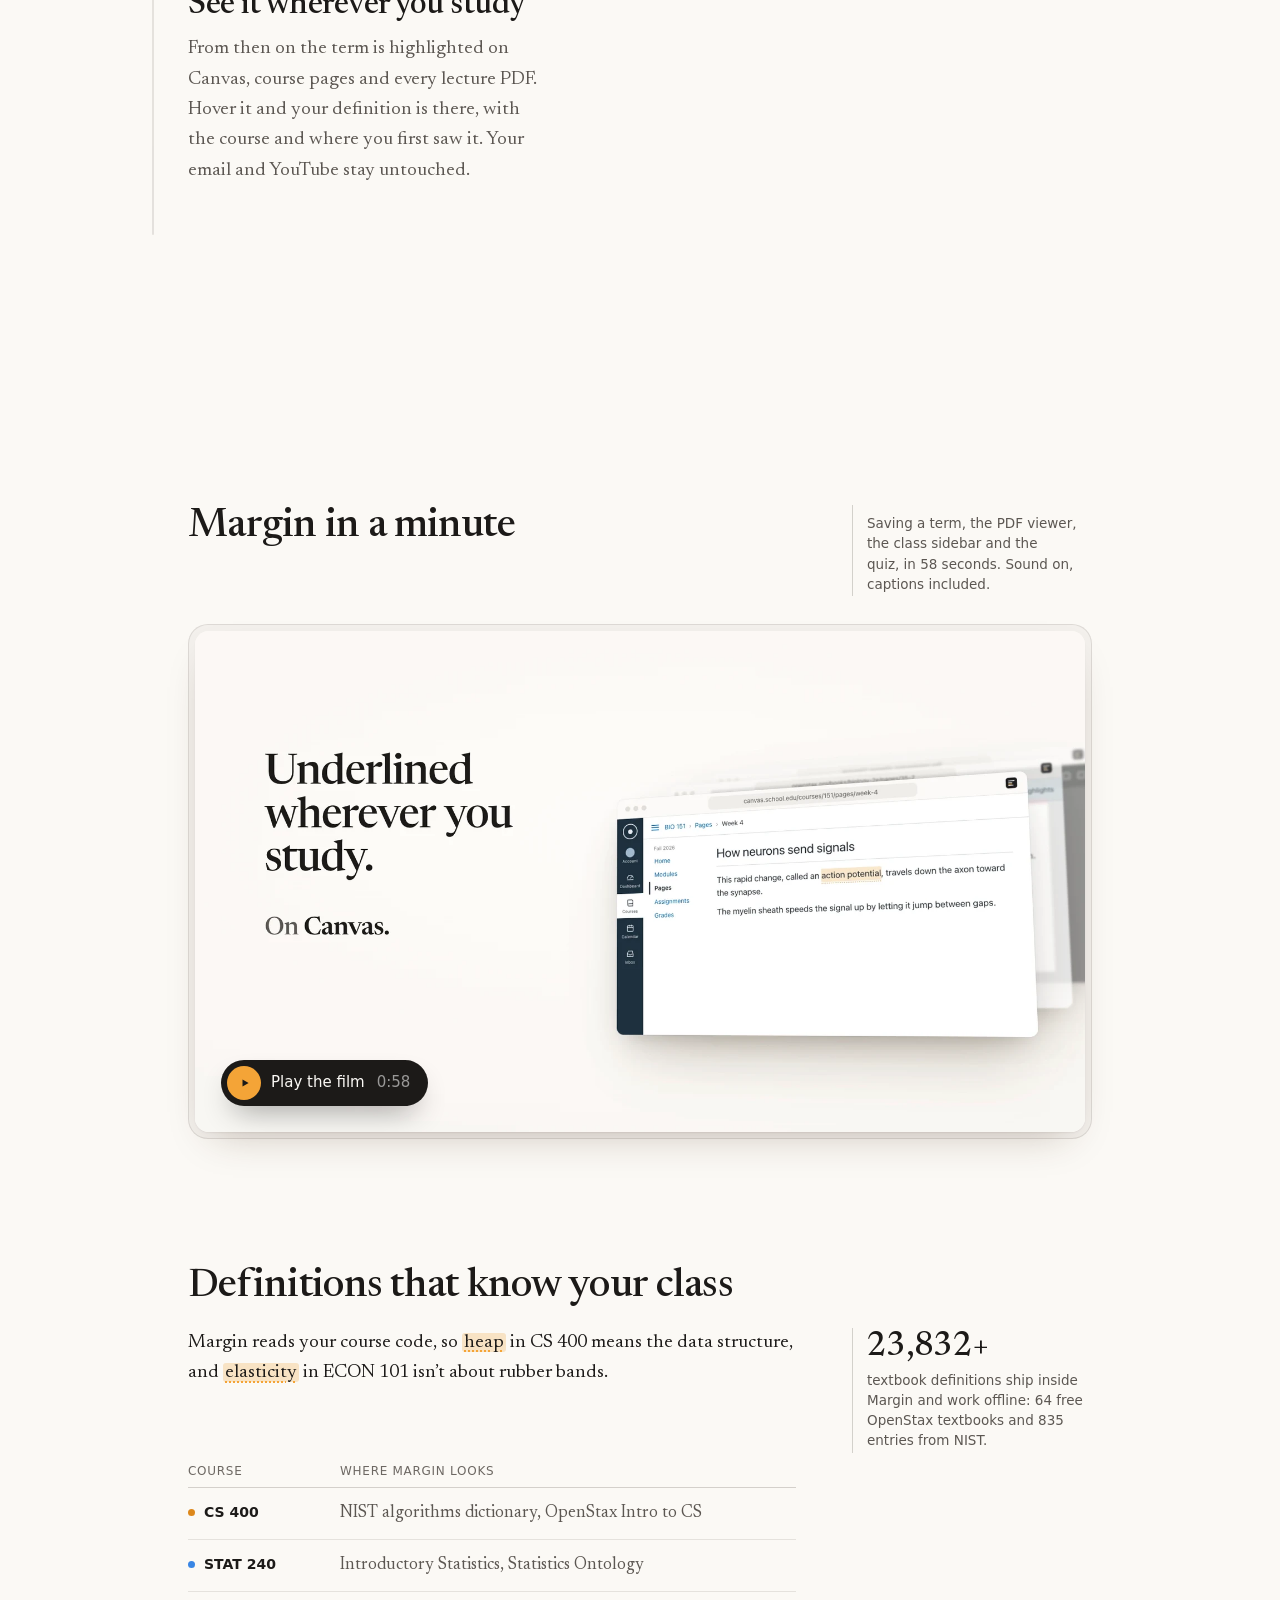
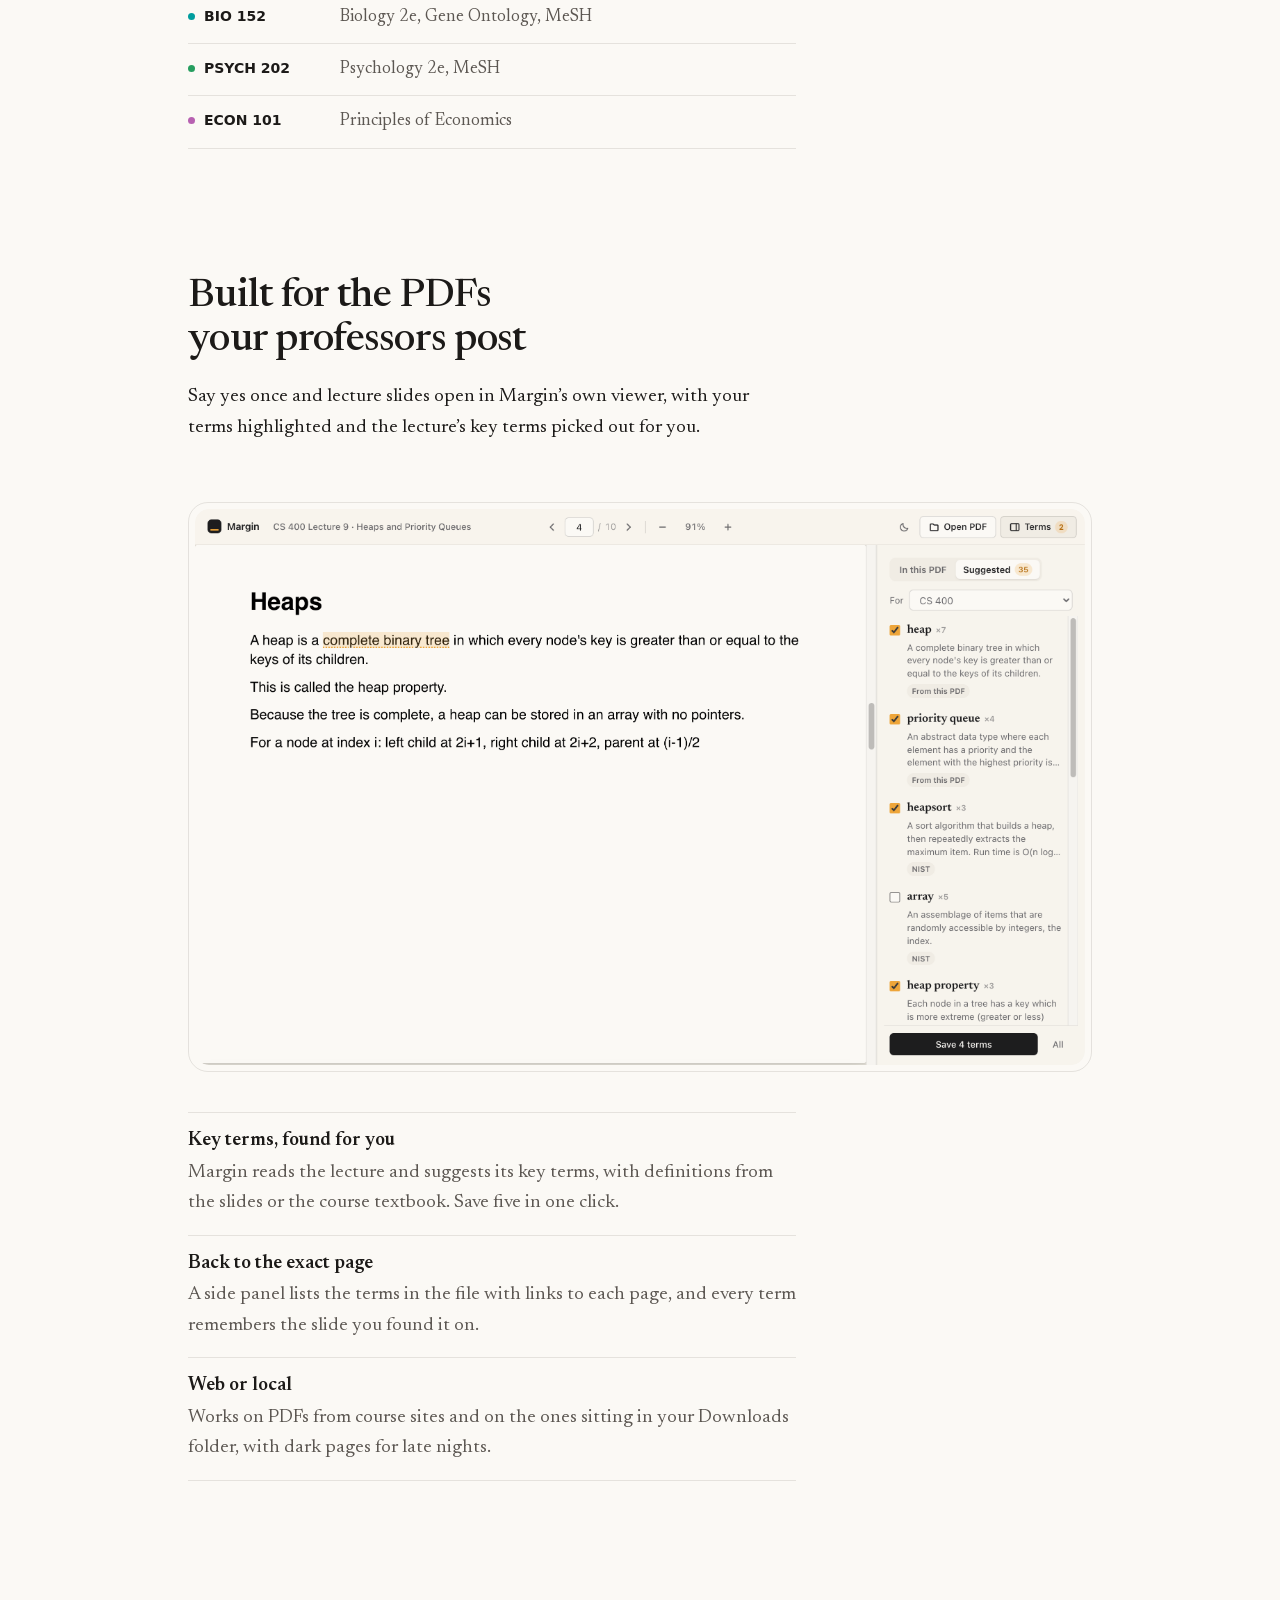
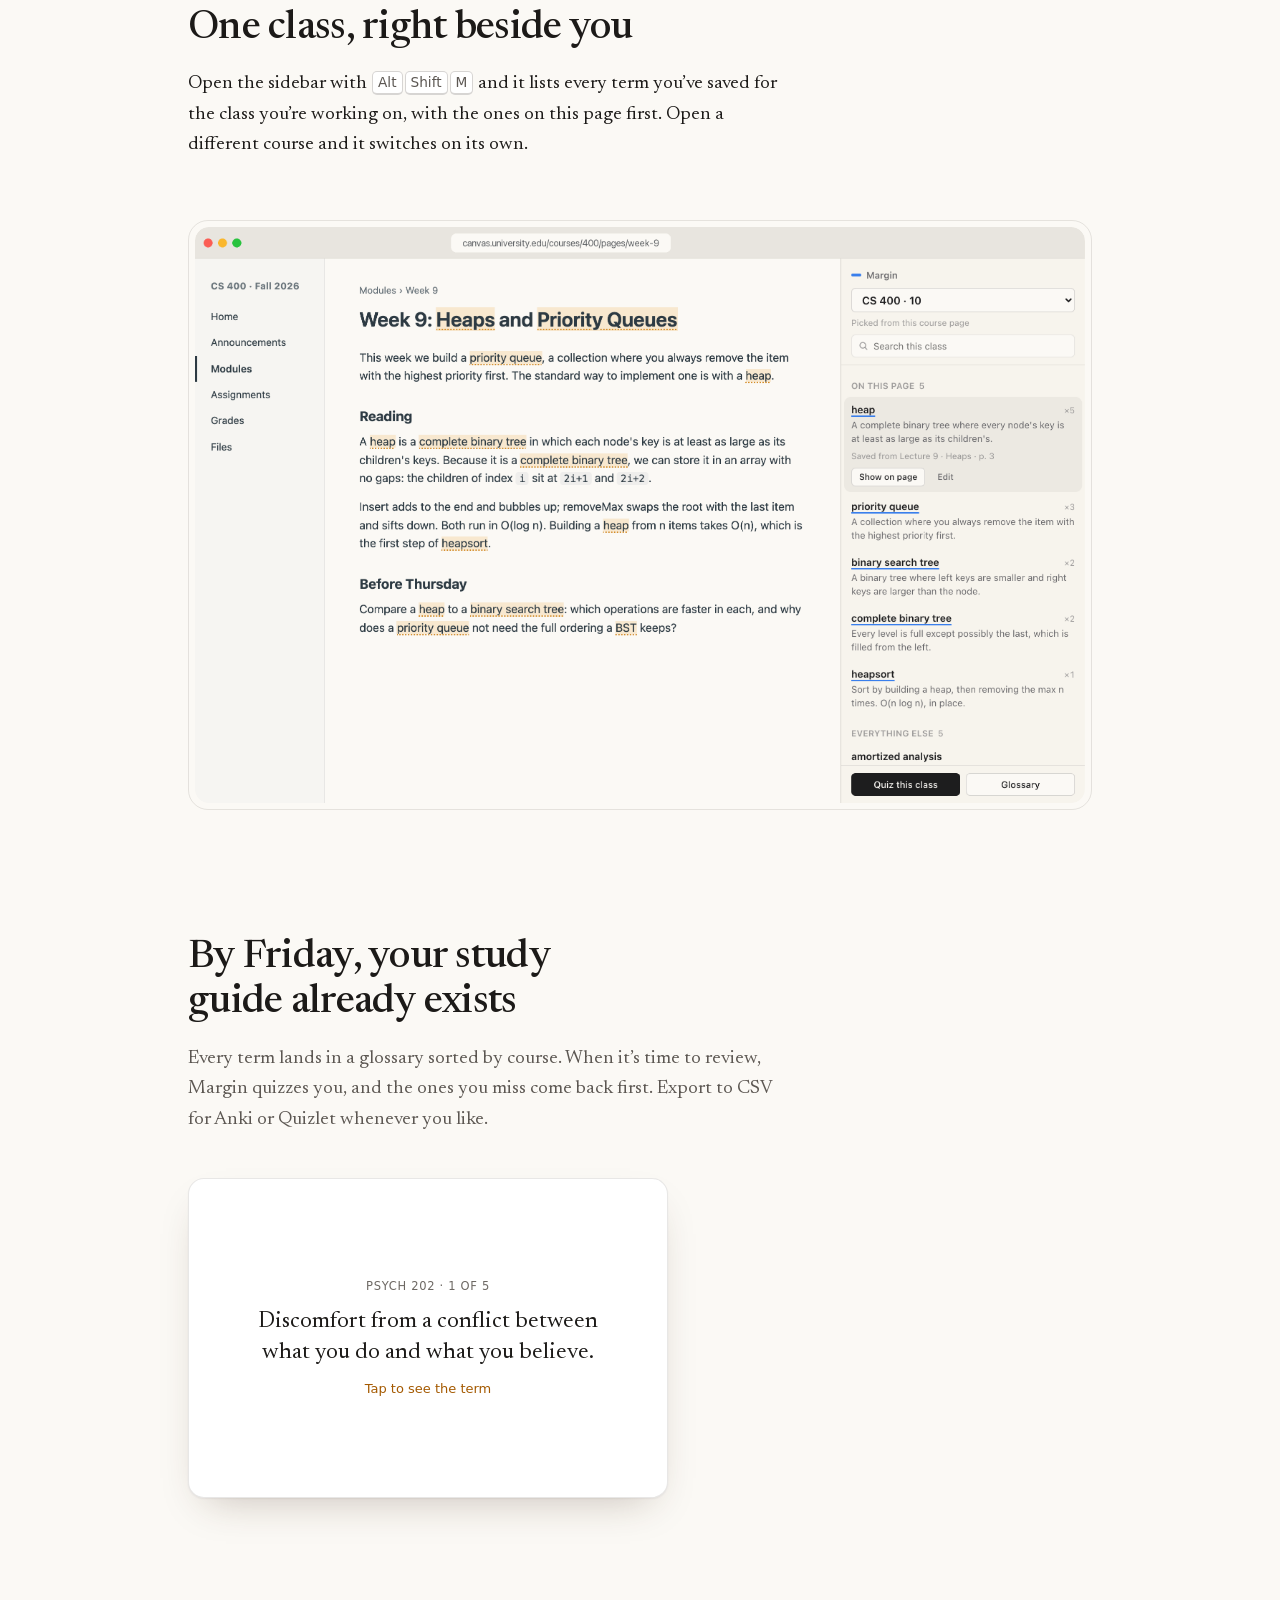
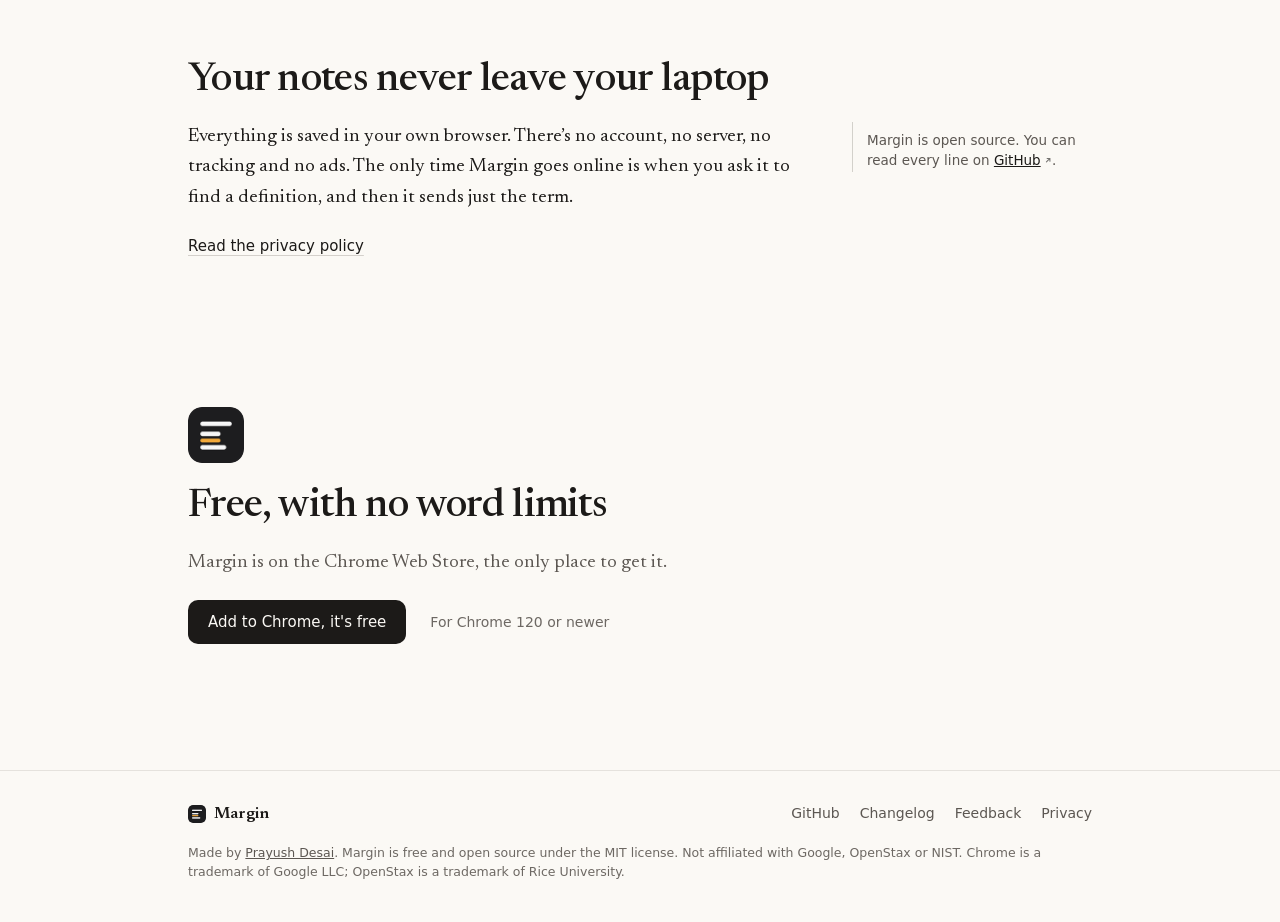
==== commit 28094eed: "Open the Chrome Web Store in a new tab" ====
--- a/site/index.html
+++ b/site/index.html
@@ -32,7 +32,7 @@
       <a class="ext" href="https://github.com/prayush27/margin">GitHub<svg viewBox="0 0 12 12" aria-hidden="true"><path d="M3.5 8.5l5-5M4.5 3.5h4v4"/></svg></a>
       <span class="bar-line" aria-hidden="true"></span>
     </nav>
-    <a class="bar-cta" href="https://chromewebstore.google.com/detail/margin/ooiemoiogihldimmcgpchccdcpplnkcf">Add to Chrome</a>
+    <a class="bar-cta" href="https://chromewebstore.google.com/detail/margin/ooiemoiogihldimmcgpchccdcpplnkcf" target="_blank" rel="noopener">Add to Chrome</a>
   </div>
 </header>
 
@@ -49,7 +49,7 @@
   <div class="col-text hero-in">
     <p class="lede">A free Chrome extension for the words your classes keep using. Save a term once, and Margin underlines it on your course pages and lecture PDFs with your definition one hover away.</p>
     <div class="cta-row">
-      <a class="btn" href="https://chromewebstore.google.com/detail/margin/ooiemoiogihldimmcgpchccdcpplnkcf">Add to Chrome, it's free</a>
+      <a class="btn" href="https://chromewebstore.google.com/detail/margin/ooiemoiogihldimmcgpchccdcpplnkcf" target="_blank" rel="noopener">Add to Chrome, it's free</a>
       <a class="link" href="#try">Try it on this page<span aria-hidden="true"> ↓</span></a>
       <a class="link watch" href="#film" data-play><svg viewBox="0 0 12 12" aria-hidden="true"><path d="M3.5 2.4v7.2L9.6 6z"/></svg>Watch the film<span class="len">0:58</span></a>
     </div>
@@ -261,7 +261,7 @@
     <h2 id="get-h" class="h2">Free, with no word limits</h2>
     <p>Margin is on the Chrome Web Store, the only place to get it.</p>
     <div class="cta-row">
-      <a class="btn" href="https://chromewebstore.google.com/detail/margin/ooiemoiogihldimmcgpchccdcpplnkcf">Add to Chrome, it's free</a>
+      <a class="btn" href="https://chromewebstore.google.com/detail/margin/ooiemoiogihldimmcgpchccdcpplnkcf" target="_blank" rel="noopener">Add to Chrome, it's free</a>
       <span class="fine">For Chrome 120 or newer</span>
     </div>
   </div>
